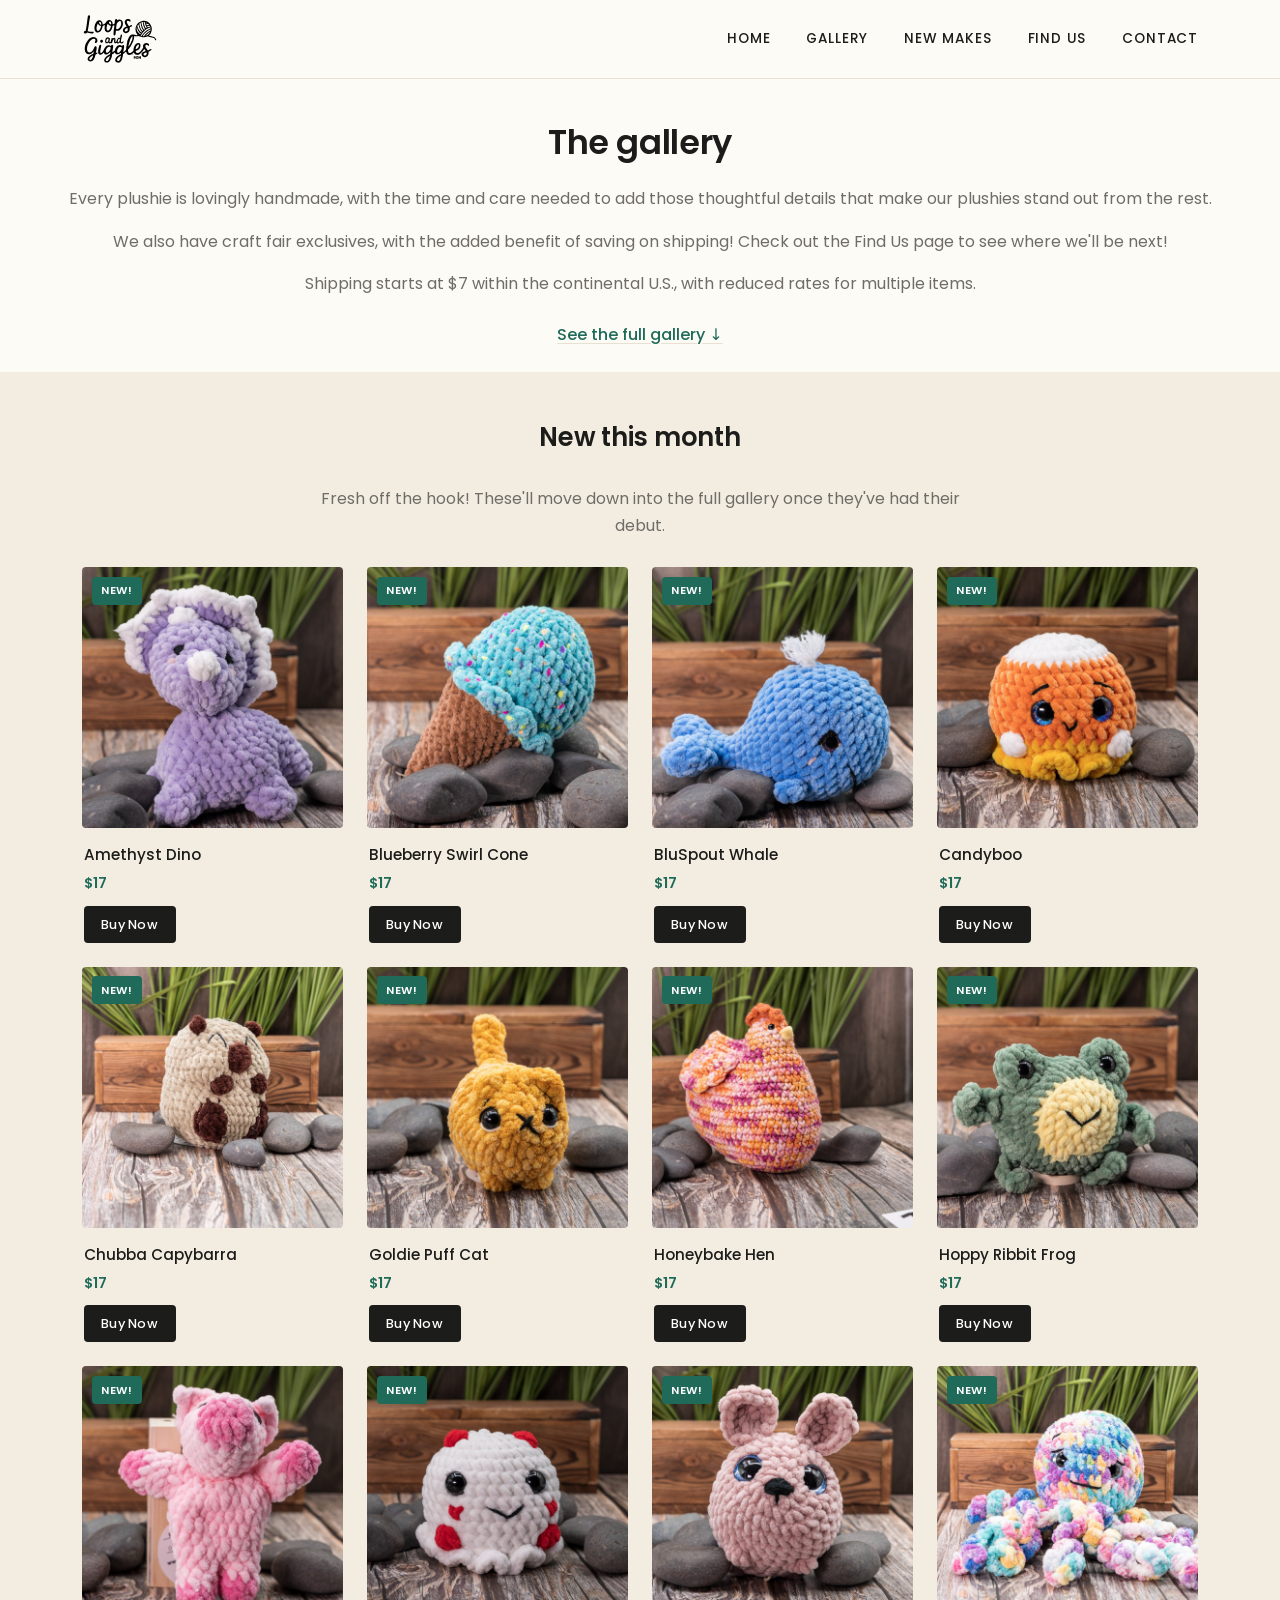
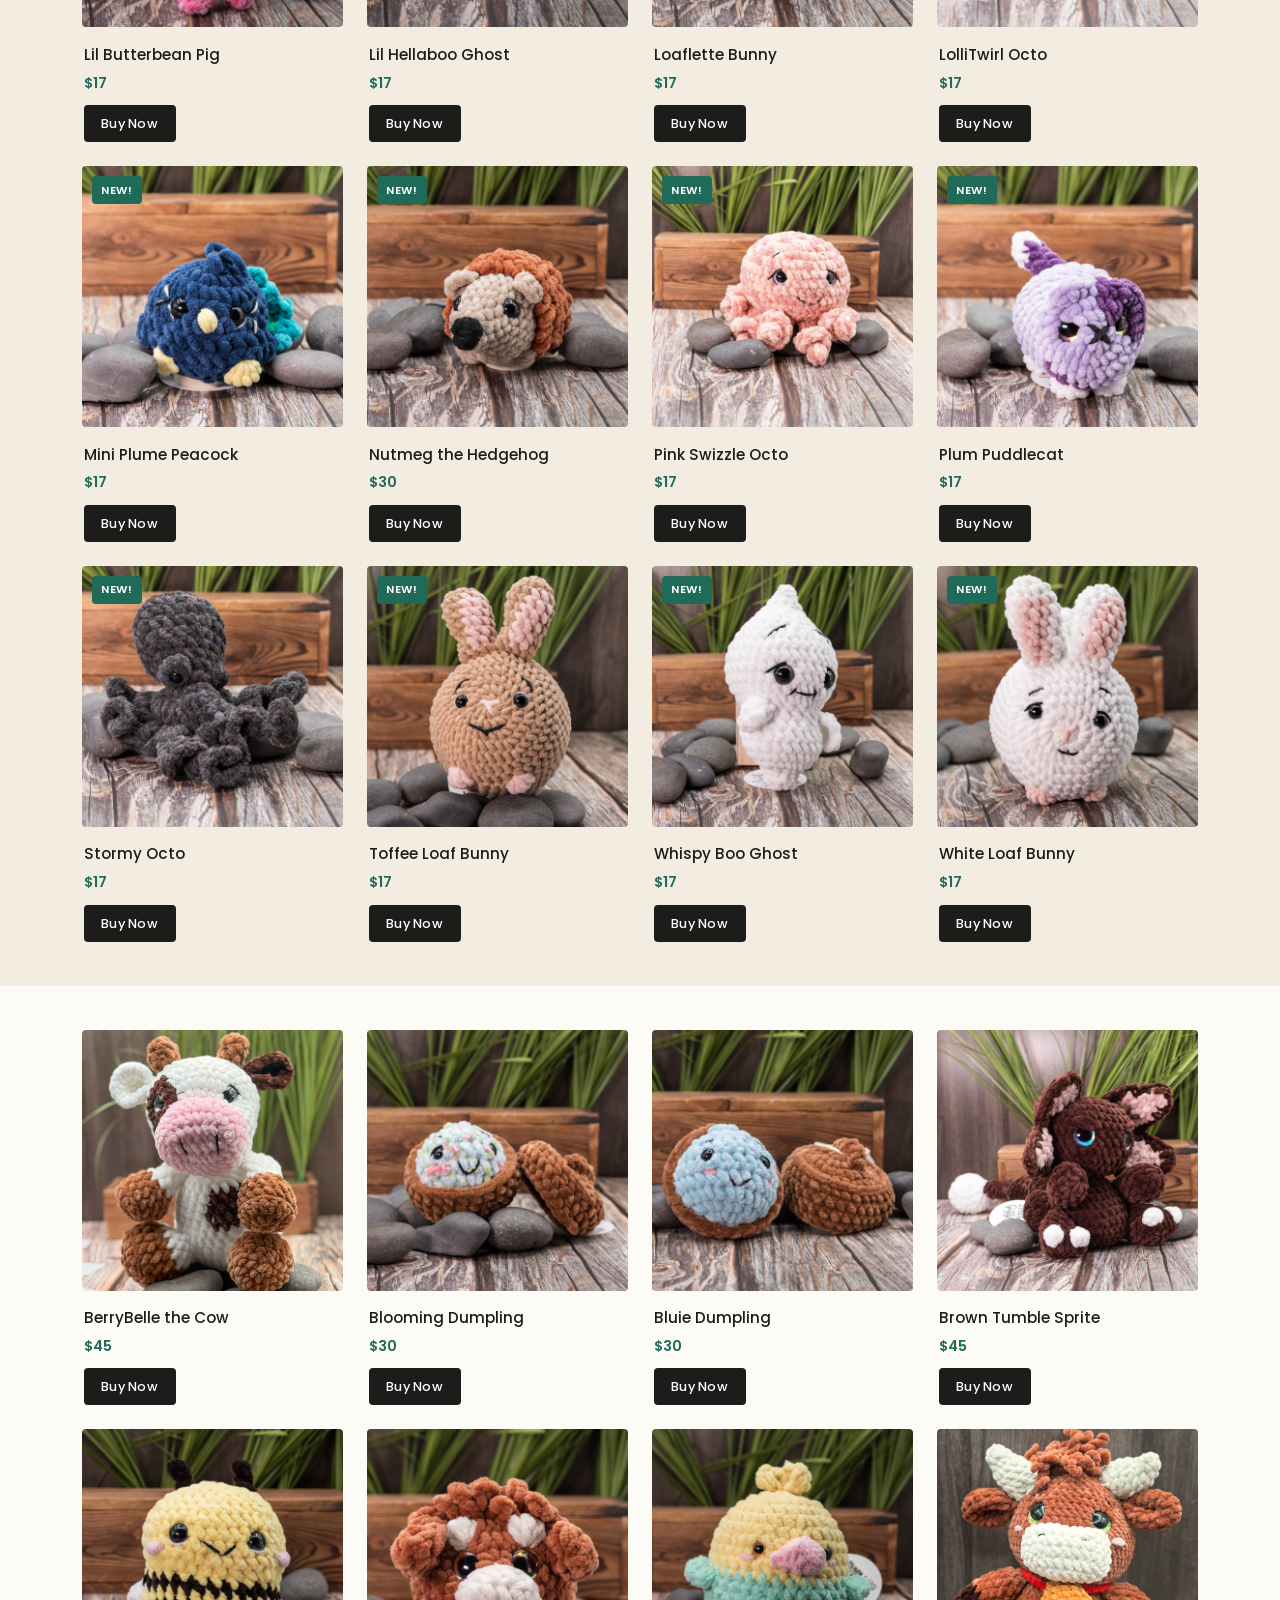
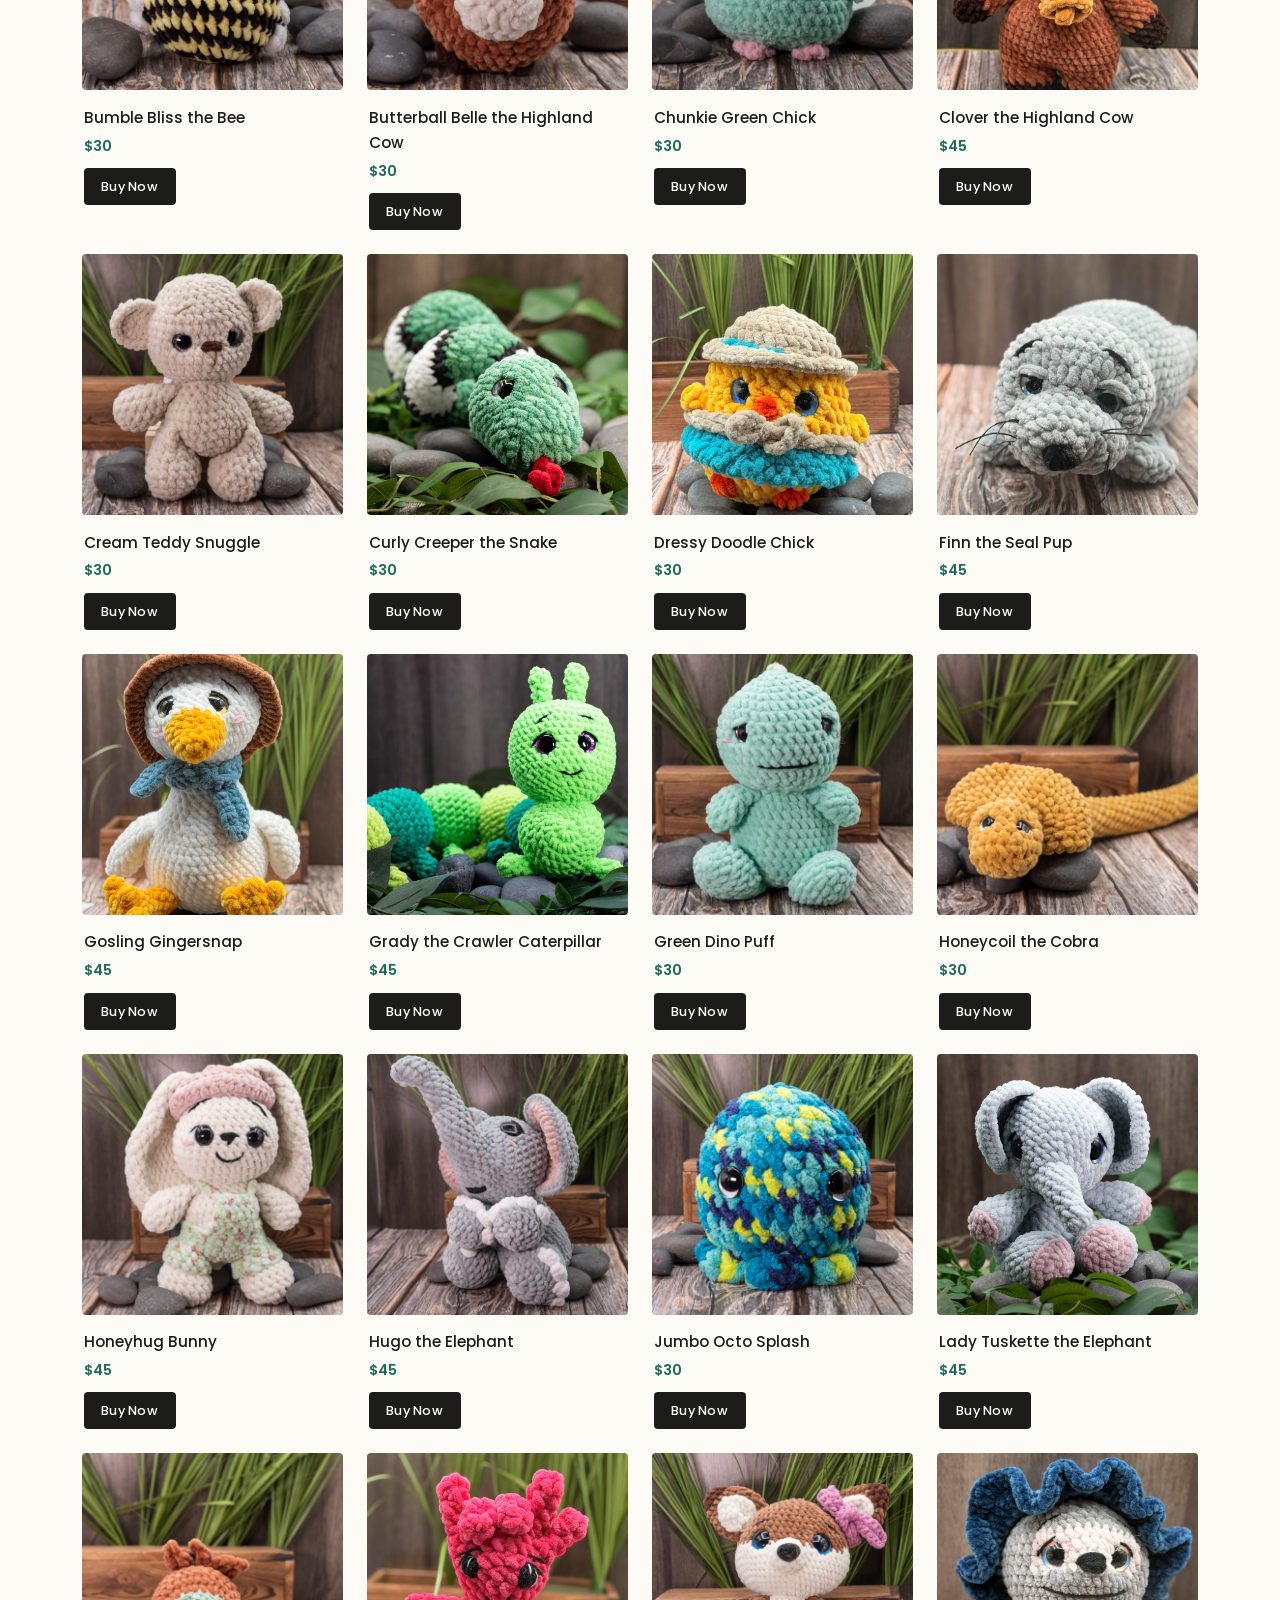
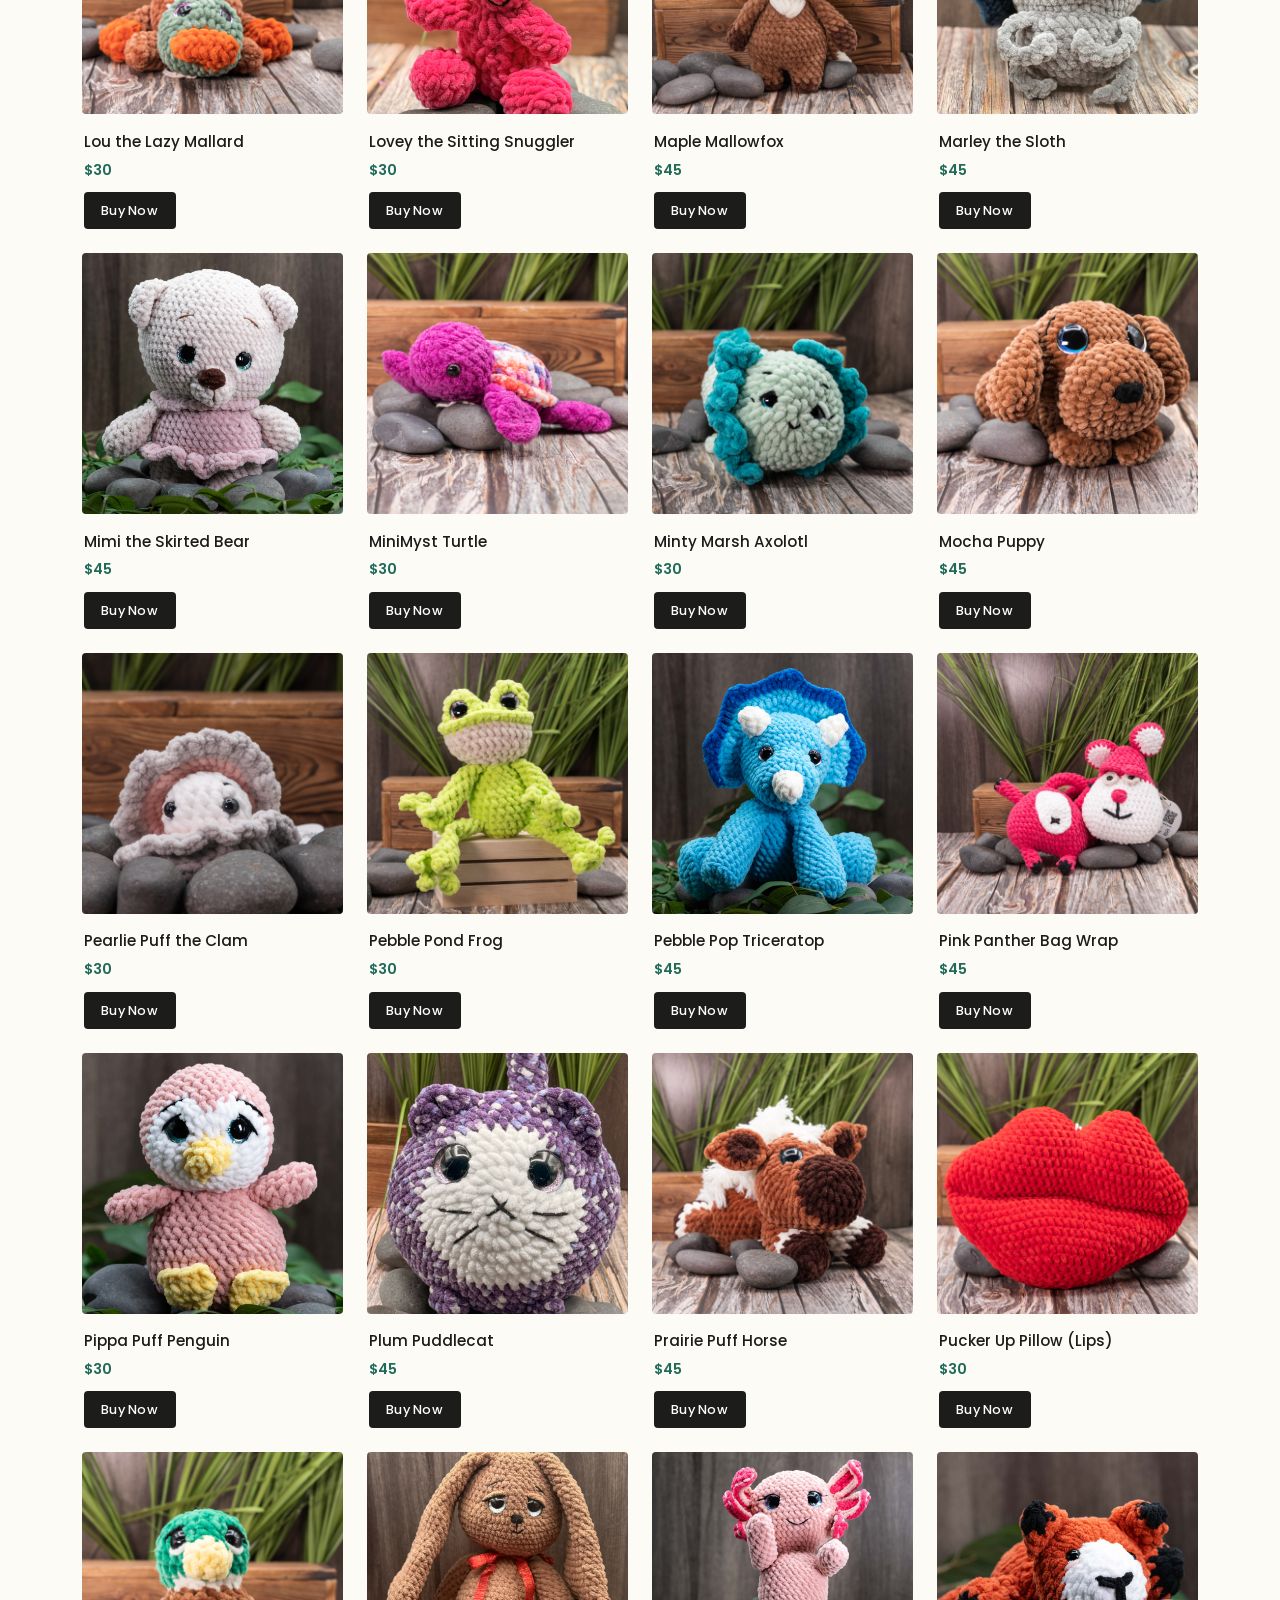
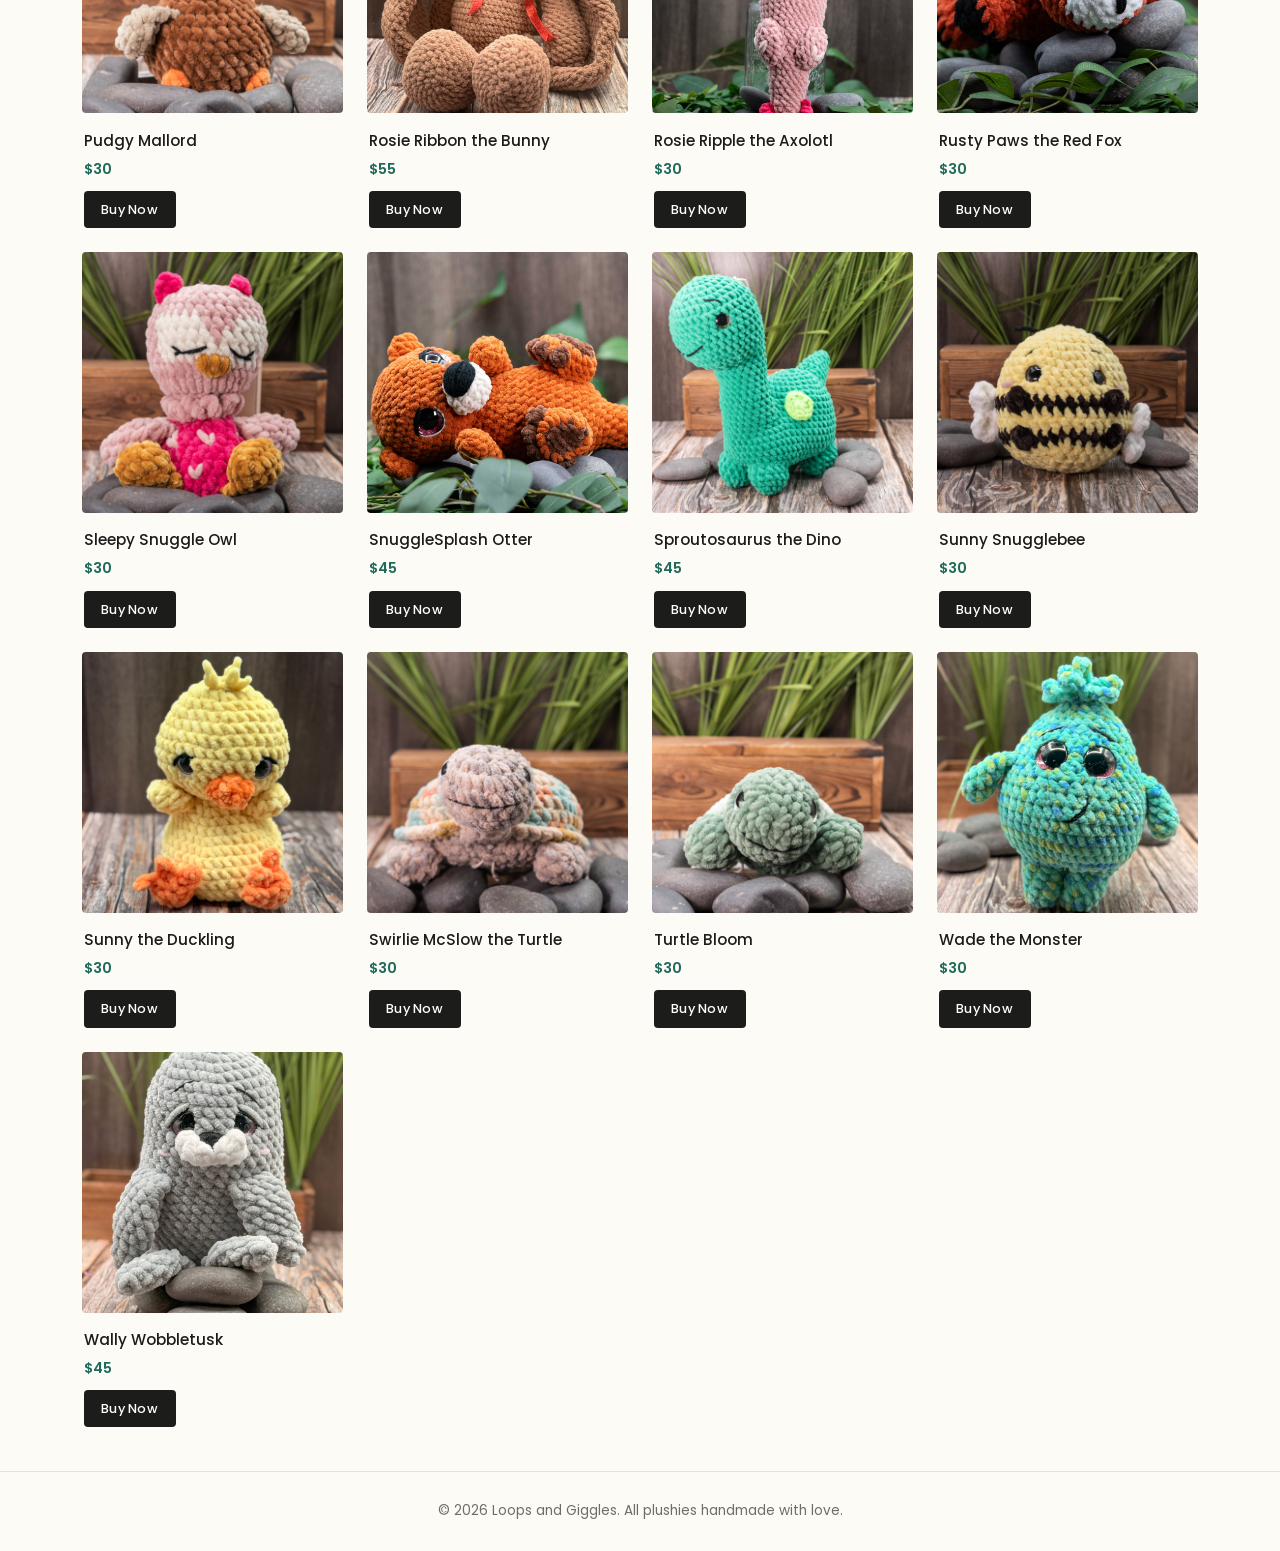
==== gallery.html @ d68d8dd1 "Add files via upload" ====
<!DOCTYPE html>
<html lang="en">
<head>
<meta charset="UTF-8">
<meta name="viewport" content="width=device-width, initial-scale=1.0">
<title>Gallery | Loops and Giggles</title>
<meta name="description" content="Browse all handcrafted crochet plushies from Loops and Giggles.">
<link rel="icon" type="image/svg+xml" href="favicon.svg">
<link rel="preconnect" href="https://fonts.googleapis.com">
<link href="https://fonts.googleapis.com/css2?family=Poppins:wght@400;500;600&display=swap" rel="stylesheet">
<link rel="stylesheet" href="style.css">
</head>
<body>

<header class="site-header">
  <div class="wrap">
    <a class="brand" href="index.html">
      <img src="logo.svg" alt="Loops and Giggles">
    </a>
    <nav class="main-nav">
      <a href="index.html">Home</a>
      <a href="gallery.html">Gallery</a>
      <a href="#new-makes">New Makes</a>
      <a href="index.html#fairs">Find Us</a>
      <a href="mailto:maria@loopsandgiggles.com?subject=New%20inquiry%20from%20the%20website&body=Name%3A%0APhone%20number%3A%0AMessage%3A%0A">Contact</a>
    </nav>
  </div>
</header>

<div class="page-title">
  <h1>The gallery</h1>
  <p>Every plushie is lovingly handmade, with the time and care needed to add those thoughtful details that make our plushies stand out from the rest.</p>
  <p>We also have craft fair exclusives, with the added benefit of saving on shipping! Check out the <a href="index.html#fairs">Find Us</a> page to see where we'll be next!</p>
  <p>Shipping starts at $7 within the continental U.S., with reduced rates for multiple items.</p>
  <p><a href="#full-gallery" class="new-makes-link">See the full gallery &darr;</a></p>
</div>

<section class="featured new-makes-section" id="new-makes">
  <div class="wrap">
    <h2>New this month</h2>
    <p class="new-makes-intro">Fresh off the hook! These'll move down into the full gallery once they've had their debut.</p>
    <div class="gallery-grid">

      <div class="product-card" data-photos="amethyst-dino.jpg,amethyst-dino-2.jpg,amethyst-dino-3.jpg">
        <span class="badge-new">New!</span>
        <img src="amethyst-dino.jpg" alt="Amethyst Dino plushie">
        <div class="product-info">
          <h3>Amethyst Dino</h3>
          <p class="product-price">$17</p>
          <a class="btn-buy" href="https://square.link/u/UUVgo78V" target="_blank" rel="noopener">Buy Now</a>
        </div>
      </div>
      <div class="product-card" data-photos="blueberry-swirl-cone.jpg,blueberry-swirl-cone-2.jpg">
        <span class="badge-new">New!</span>
        <img src="blueberry-swirl-cone.jpg" alt="Blueberry Swirl Cone plushie">
        <div class="product-info">
          <h3>Blueberry Swirl Cone</h3>
          <p class="product-price">$17</p>
          <a class="btn-buy" href="https://square.link/u/DjjgYNiT" target="_blank" rel="noopener">Buy Now</a>
        </div>
      </div>
      <div class="product-card" data-photos="bluspout-whale.jpg,bluspout-whale-2.jpg,bluspout-whale-3.jpg">
        <span class="badge-new">New!</span>
        <img src="bluspout-whale.jpg" alt="BluSpout Whale plushie">
        <div class="product-info">
          <h3>BluSpout Whale</h3>
          <p class="product-price">$17</p>
          <a class="btn-buy" href="https://square.link/u/75ohACoK" target="_blank" rel="noopener">Buy Now</a>
        </div>
      </div>
      <div class="product-card" data-photos="candyboo-ghost.jpg,candyboo-ghost-2.jpg,candyboo-ghost-3.jpg">
        <span class="badge-new">New!</span>
        <img src="candyboo-ghost.jpg" alt="Candyboo plushie">
        <div class="product-info">
          <h3>Candyboo</h3>
          <p class="product-price">$17</p>
          <a class="btn-buy" href="https://square.link/u/DGgjgOg2" target="_blank" rel="noopener">Buy Now</a>
        </div>
      </div>
      <div class="product-card" data-photos="chubba-capybarra.jpg,chubba-capybarra-2.jpg,chubba-capybarra-3.jpg">
        <span class="badge-new">New!</span>
        <img src="chubba-capybarra.jpg" alt="Chubba Capybarra plushie">
        <div class="product-info">
          <h3>Chubba Capybarra</h3>
          <p class="product-price">$17</p>
          <a class="btn-buy" href="https://square.link/u/YIq6BXYJ" target="_blank" rel="noopener">Buy Now</a>
        </div>
      </div>
      <div class="product-card" data-photos="goldie-puff-cat.jpg,goldie-puff-cat-2.jpg,goldie-puff-cat-3.jpg">
        <span class="badge-new">New!</span>
        <img src="goldie-puff-cat.jpg" alt="Goldie Puff Cat plushie">
        <div class="product-info">
          <h3>Goldie Puff Cat</h3>
          <p class="product-price">$17</p>
          <a class="btn-buy" href="https://square.link/u/TgrOqa7W" target="_blank" rel="noopener">Buy Now</a>
        </div>
      </div>
      <div class="product-card" data-photos="honeybake-hen.jpg,honeybake-hen-2.jpg,honeybake-hen-3.jpg">
        <span class="badge-new">New!</span>
        <img src="honeybake-hen.jpg" alt="Honeybake Hen plushie">
        <div class="product-info">
          <h3>Honeybake Hen</h3>
          <p class="product-price">$17</p>
          <a class="btn-buy" href="https://square.link/u/uY4G5B5W" target="_blank" rel="noopener">Buy Now</a>
        </div>
      </div>
      <div class="product-card" data-photos="hoppy-ribbit-frog.jpg,hoppy-ribbit-frog-2.jpg,hoppy-ribbit-frog-3.jpg">
        <span class="badge-new">New!</span>
        <img src="hoppy-ribbit-frog.jpg" alt="Hoppy Ribbit Frog plushie">
        <div class="product-info">
          <h3>Hoppy Ribbit Frog</h3>
          <p class="product-price">$17</p>
          <a class="btn-buy" href="https://square.link/u/uJpGpjT8" target="_blank" rel="noopener">Buy Now</a>
        </div>
      </div>
      <div class="product-card" data-photos="lil-butterbean-pig.jpg,lil-butterbean-pig-2.jpg,lil-butterbean-pig-3.jpg">
        <span class="badge-new">New!</span>
        <img src="lil-butterbean-pig.jpg" alt="Lil Butterbean Pig plushie">
        <div class="product-info">
          <h3>Lil Butterbean Pig</h3>
          <p class="product-price">$17</p>
          <a class="btn-buy" href="https://square.link/u/Xze6rGZy" target="_blank" rel="noopener">Buy Now</a>
        </div>
      </div>
      <div class="product-card" data-photos="lil-hellaboo-ghost.jpg,lil-hellaboo-ghost-2.jpg,lil-hellaboo-ghost-3.jpg">
        <span class="badge-new">New!</span>
        <img src="lil-hellaboo-ghost.jpg" alt="Lil Hellaboo Ghost plushie">
        <div class="product-info">
          <h3>Lil Hellaboo Ghost</h3>
          <p class="product-price">$17</p>
          <a class="btn-buy" href="https://square.link/u/2cJJ6fEj" target="_blank" rel="noopener">Buy Now</a>
        </div>
      </div>
      <div class="product-card" data-photos="loaflette-bunny.jpg,loaflette-bunny-2.jpg,loaflette-bunny-3.jpg">
        <span class="badge-new">New!</span>
        <img src="loaflette-bunny.jpg" alt="Loaflette Bunny plushie">
        <div class="product-info">
          <h3>Loaflette Bunny</h3>
          <p class="product-price">$17</p>
          <a class="btn-buy" href="https://square.link/u/R4JSHmAX" target="_blank" rel="noopener">Buy Now</a>
        </div>
      </div>
      <div class="product-card" data-photos="lollitwirl-octo.jpg,lollitwirl-octo-2.jpg,lollitwirl-octo-3.jpg">
        <span class="badge-new">New!</span>
        <img src="lollitwirl-octo.jpg" alt="LolliTwirl Octo plushie">
        <div class="product-info">
          <h3>LolliTwirl Octo</h3>
          <p class="product-price">$17</p>
          <a class="btn-buy" href="https://square.link/u/2ky1LBbf" target="_blank" rel="noopener">Buy Now</a>
        </div>
      </div>
      <div class="product-card" data-photos="mini-plume-peacock.jpg,mini-plume-peacock-2.jpg,mini-plume-peacock-3.jpg">
        <span class="badge-new">New!</span>
        <img src="mini-plume-peacock.jpg" alt="Mini Plume Peacock plushie">
        <div class="product-info">
          <h3>Mini Plume Peacock</h3>
          <p class="product-price">$17</p>
          <a class="btn-buy" href="https://square.link/u/gnUq1qBG" target="_blank" rel="noopener">Buy Now</a>
        </div>
      </div>
      <div class="product-card" data-photos="nutmeg-the-hedgehog.jpg,nutmeg-the-hedgehog-2.jpg,nutmeg-the-hedgehog-3.jpg">
        <span class="badge-new">New!</span>
        <img src="nutmeg-the-hedgehog.jpg" alt="Nutmeg the Hedgehog plushie">
        <div class="product-info">
          <h3>Nutmeg the Hedgehog</h3>
          <p class="product-price">$30</p>
          <a class="btn-buy" href="https://square.link/u/N2k36CnU" target="_blank" rel="noopener">Buy Now</a>
        </div>
      </div>
      <div class="product-card" data-photos="pink-swizzle-octo.jpg,pink-swizzle-octo-2.jpg,pink-swizzle-octo-3.jpg">
        <span class="badge-new">New!</span>
        <img src="pink-swizzle-octo.jpg" alt="Pink Swizzle Octo plushie">
        <div class="product-info">
          <h3>Pink Swizzle Octo</h3>
          <p class="product-price">$17</p>
          <a class="btn-buy" href="https://square.link/u/4vYvD4ZY" target="_blank" rel="noopener">Buy Now</a>
        </div>
      </div>
      <div class="product-card" data-photos="lilac-plum-puddlecat.jpg,lilac-plum-puddlecat-2.jpg,lilac-plum-puddlecat-3.jpg">
        <span class="badge-new">New!</span>
        <img src="lilac-plum-puddlecat.jpg" alt="Plum Puddlecat plushie">
        <div class="product-info">
          <h3>Plum Puddlecat</h3>
          <p class="product-price">$17</p>
          <a class="btn-buy" href="https://square.link/u/5lfF1Zw0" target="_blank" rel="noopener">Buy Now</a>
        </div>
      </div>
      <div class="product-card" data-photos="stormy-octo.jpg,stormy-octo-2.jpg,stormy-octo-3.jpg">
        <span class="badge-new">New!</span>
        <img src="stormy-octo.jpg" alt="Stormy Octo plushie">
        <div class="product-info">
          <h3>Stormy Octo</h3>
          <p class="product-price">$17</p>
          <a class="btn-buy" href="https://square.link/u/RTgPWijd" target="_blank" rel="noopener">Buy Now</a>
        </div>
      </div>
      <div class="product-card" data-photos="toffee-loaf-bunny.jpg,toffee-loaf-bunny-2.jpg,toffee-loaf-bunny-3.jpg">
        <span class="badge-new">New!</span>
        <img src="toffee-loaf-bunny.jpg" alt="Toffee Loaf Bunny plushie">
        <div class="product-info">
          <h3>Toffee Loaf Bunny</h3>
          <p class="product-price">$17</p>
          <a class="btn-buy" href="https://square.link/u/xNegrlP7" target="_blank" rel="noopener">Buy Now</a>
        </div>
      </div>
      <div class="product-card" data-photos="whispy-boo-ghost.jpg,whispy-boo-ghost-2.jpg,whispy-boo-ghost-3.jpg">
        <span class="badge-new">New!</span>
        <img src="whispy-boo-ghost.jpg" alt="Whispy Boo Ghost plushie">
        <div class="product-info">
          <h3>Whispy Boo Ghost</h3>
          <p class="product-price">$17</p>
          <a class="btn-buy" href="https://square.link/u/R2GNDuk6" target="_blank" rel="noopener">Buy Now</a>
        </div>
      </div>
      <div class="product-card" data-photos="white-loaf-bunny.jpg,white-loaf-bunny-2.jpg,white-loaf-bunny-3.jpg">
        <span class="badge-new">New!</span>
        <img src="white-loaf-bunny.jpg" alt="White Loaf Bunny plushie">
        <div class="product-info">
          <h3>White Loaf Bunny</h3>
          <p class="product-price">$17</p>
          <a class="btn-buy" href="https://square.link/u/qqVJgBw1" target="_blank" rel="noopener">Buy Now</a>
        </div>
      </div>

    </div>
  </div>
</section>

<section class="featured" id="full-gallery">
  <div class="wrap">
    <div class="gallery-grid">

      <div class="product-card">
        <img src="berrybelle-cow.jpg" alt="BerryBelle the Cow plushie">
        <div class="product-info">
          <h3>BerryBelle the Cow</h3>
          <p class="product-price">$45</p>
          <a class="btn-buy" href="https://square.link/u/v525mPJa" target="_blank" rel="noopener">Buy Now</a>
        </div>
      </div>
      <div class="product-card" data-photos="blooming-dumpling.jpg,blooming-dumpling-2.jpg,blooming-dumpling-3.jpg,blooming-dumpling-4.jpg">
        <img src="blooming-dumpling.jpg" alt="Blooming Dumpling plushie">
        <div class="product-info">
          <h3>Blooming Dumpling</h3>
          <p class="product-price">$30</p>
          <a class="btn-buy" href="https://square.link/u/Qnz68gqI" target="_blank" rel="noopener">Buy Now</a>
        </div>
      </div>
      <div class="product-card" data-photos="bluie-dumpling.jpg,bluie-dumpling-2.jpg,bluie-dumpling-3.jpg">
        <img src="bluie-dumpling.jpg" alt="Bluie Dumpling plushie">
        <div class="product-info">
          <h3>Bluie Dumpling</h3>
          <p class="product-price">$30</p>
          <a class="btn-buy" href="https://square.link/u/vmQeEd9L" target="_blank" rel="noopener">Buy Now</a>
        </div>
      </div>
      <div class="product-card">
        <img src="brown-tumble-sprite.jpg" alt="Brown Tumble Sprite plushie">
        <div class="product-info">
          <h3>Brown Tumble Sprite</h3>
          <p class="product-price">$45</p>
          <a class="btn-buy" href="https://square.link/u/oRVWXssO" target="_blank" rel="noopener">Buy Now</a>
        </div>
      </div>
      <div class="product-card" data-photos="bumble-bliss-bee.jpg,bumble-bliss-bee-2.jpg,bumble-bliss-bee-3.jpg">
        <img src="bumble-bliss-bee.jpg" alt="Bumble Bliss the Bee plushie">
        <div class="product-info">
          <h3>Bumble Bliss the Bee</h3>
          <p class="product-price">$30</p>
          <a class="btn-buy" href="https://square.link/u/X6CtkVAY" target="_blank" rel="noopener">Buy Now</a>
        </div>
      </div>
      <div class="product-card" data-photos="butterball-belle-cow.jpg,butterball-belle-cow-2.jpg,butterball-belle-cow-3.jpg">
        <img src="butterball-belle-cow.jpg" alt="Butterball Belle the Highland Cow plushie">
        <div class="product-info">
          <h3>Butterball Belle the Highland Cow</h3>
          <p class="product-price">$30</p>
          <a class="btn-buy" href="https://square.link/u/sCierk94" target="_blank" rel="noopener">Buy Now</a>
        </div>
      </div>
      <div class="product-card">
        <img src="chunkie-green-chick.jpg" alt="Chunkie Green Chick plushie">
        <div class="product-info">
          <h3>Chunkie Green Chick</h3>
          <p class="product-price">$30</p>
          <a class="btn-buy" href="https://square.link/u/SKPibaCB" target="_blank" rel="noopener">Buy Now</a>
        </div>
      </div>
      <div class="product-card">
        <img src="clover-highland-cow.jpg" alt="Clover the Highland Cow plushie">
        <div class="product-info">
          <h3>Clover the Highland Cow</h3>
          <p class="product-price">$45</p>
          <a class="btn-buy" href="https://square.link/u/EmgyfLIk" target="_blank" rel="noopener">Buy Now</a>
        </div>
      </div>
      <div class="product-card" data-photos="cream-teddy-snuggle.jpg,cream-teddy-snuggle-2.jpg,cream-teddy-snuggle-3.jpg">
        <img src="cream-teddy-snuggle.jpg" alt="Cream Teddy Snuggle plushie">
        <div class="product-info">
          <h3>Cream Teddy Snuggle</h3>
          <p class="product-price">$30</p>
          <a class="btn-buy" href="https://square.link/u/0EbmenKa" target="_blank" rel="noopener">Buy Now</a>
        </div>
      </div>
      <div class="product-card" data-photos="curly-creeper-snake.jpg,curly-creeper-snake-2.jpg,curly-creeper-snake-3.jpg,curly-creeper-snake-4.jpg">
        <img src="curly-creeper-snake.jpg" alt="Curly Creeper the Snake plushie">
        <div class="product-info">
          <h3>Curly Creeper the Snake</h3>
          <p class="product-price">$30</p>
          <a class="btn-buy" href="https://square.link/u/lrNEhrN6" target="_blank" rel="noopener">Buy Now</a>
        </div>
      </div>
      <div class="product-card">
        <img src="dressy-doodle-chick.jpg" alt="Dressy Doodle Chick plushie">
        <div class="product-info">
          <h3>Dressy Doodle Chick</h3>
          <p class="product-price">$30</p>
          <a class="btn-buy" href="https://square.link/u/EmrjlAH2" target="_blank" rel="noopener">Buy Now</a>
        </div>
      </div>
      <div class="product-card">
        <img src="finn-seal-pup.jpg" alt="Finn the Seal Pup plushie">
        <div class="product-info">
          <h3>Finn the Seal Pup</h3>
          <p class="product-price">$45</p>
          <a class="btn-buy" href="https://square.link/u/FTx1VGXw" target="_blank" rel="noopener">Buy Now</a>
        </div>
      </div>
      <div class="product-card">
        <img src="gosling-gingersnap.jpg" alt="Gosling Gingersnap plushie">
        <div class="product-info">
          <h3>Gosling Gingersnap</h3>
          <p class="product-price">$45</p>
          <a class="btn-buy" href="https://square.link/u/3rk6IpjA" target="_blank" rel="noopener">Buy Now</a>
        </div>
      </div>
      <div class="product-card">
        <img src="grady-caterpillar.jpg" alt="Grady the Crawler Caterpillar plushie">
        <div class="product-info">
          <h3>Grady the Crawler Caterpillar</h3>
          <p class="product-price">$45</p>
          <a class="btn-buy" href="https://square.link/u/ucOWzDeO" target="_blank" rel="noopener">Buy Now</a>
        </div>
      </div>
      <div class="product-card" data-photos="green-dino-puff.jpg,green-dino-puff-2.jpg,green-dino-puff-3.jpg,green-dino-puff-4.jpg">
        <img src="green-dino-puff.jpg" alt="Green Dino Puff plushie">
        <div class="product-info">
          <h3>Green Dino Puff</h3>
          <p class="product-price">$30</p>
          <a class="btn-buy" href="https://square.link/u/6DrFqxm6" target="_blank" rel="noopener">Buy Now</a>
        </div>
      </div>
      <div class="product-card" data-photos="honeycoil-cobra.jpg,honeycoil-cobra-2.jpg">
        <img src="honeycoil-cobra.jpg" alt="Honeycoil the Cobra plushie">
        <div class="product-info">
          <h3>Honeycoil the Cobra</h3>
          <p class="product-price">$30</p>
          <a class="btn-buy" href="https://square.link/u/nFKrTbEk" target="_blank" rel="noopener">Buy Now</a>
        </div>
      </div>
      <div class="product-card">
        <img src="honeyhug-bunny.jpg" alt="Honeyhug Bunny plushie">
        <div class="product-info">
          <h3>Honeyhug Bunny</h3>
          <p class="product-price">$45</p>
          <a class="btn-buy" href="https://square.link/u/v28AcPH3" target="_blank" rel="noopener">Buy Now</a>
        </div>
      </div>
      <div class="product-card">
        <img src="hugo-elephant.jpg" alt="Hugo the Elephant plushie">
        <div class="product-info">
          <h3>Hugo the Elephant</h3>
          <p class="product-price">$45</p>
          <a class="btn-buy" href="https://square.link/u/6Rsnnmpd" target="_blank" rel="noopener">Buy Now</a>
        </div>
      </div>
      <div class="product-card">
        <img src="jumbo-octo-splash.jpg" alt="Jumbo Octo Splash plushie">
        <div class="product-info">
          <h3>Jumbo Octo Splash</h3>
          <p class="product-price">$30</p>
          <a class="btn-buy" href="https://square.link/u/nsEh8eDI" target="_blank" rel="noopener">Buy Now</a>
        </div>
      </div>
      <div class="product-card" data-photos="lady-tuskette-elephant.jpg,lady-tuskette-elephant-2.jpg,lady-tuskette-elephant-3.jpg">
        <img src="lady-tuskette-elephant.jpg" alt="Lady Tuskette the Elephant plushie">
        <div class="product-info">
          <h3>Lady Tuskette the Elephant</h3>
          <p class="product-price">$45</p>
          <a class="btn-buy" href="https://square.link/u/6ywjaN4c" target="_blank" rel="noopener">Buy Now</a>
        </div>
      </div>
      <div class="product-card" data-photos="lou-lazy-mallard.jpg,lou-lazy-mallard-2.jpg">
        <img src="lou-lazy-mallard.jpg" alt="Lou the Lazy Mallard plushie">
        <div class="product-info">
          <h3>Lou the Lazy Mallard</h3>
          <p class="product-price">$30</p>
          <a class="btn-buy" href="https://square.link/u/8Jc1w3uj" target="_blank" rel="noopener">Buy Now</a>
        </div>
      </div>
      <div class="product-card" data-photos="lovey-sitting-snuggler.jpg,lovey-sitting-snuggler-2.jpg">
        <img src="lovey-sitting-snuggler.jpg" alt="Lovey the Sitting Snuggler plushie">
        <div class="product-info">
          <h3>Lovey the Sitting Snuggler</h3>
          <p class="product-price">$30</p>
          <a class="btn-buy" href="https://square.link/u/Owa2UUVU" target="_blank" rel="noopener">Buy Now</a>
        </div>
      </div>
      <div class="product-card">
        <img src="maple-mallowfox.jpg" alt="Maple Mallowfox plushie">
        <div class="product-info">
          <h3>Maple Mallowfox</h3>
          <p class="product-price">$45</p>
          <a class="btn-buy" href="https://square.link/u/Ub6ibv5C" target="_blank" rel="noopener">Buy Now</a>
        </div>
      </div>
      <div class="product-card">
        <img src="marley-sloth.jpg" alt="Marley the Sloth plushie">
        <div class="product-info">
          <h3>Marley the Sloth</h3>
          <p class="product-price">$45</p>
          <a class="btn-buy" href="https://square.link/u/xMSPKUjL" target="_blank" rel="noopener">Buy Now</a>
        </div>
      </div>
      <div class="product-card" data-photos="mimi-skirted-bear.jpg,mimi-skirted-bear-2.jpg">
        <img src="mimi-skirted-bear.jpg" alt="Mimi the Skirted Bear plushie">
        <div class="product-info">
          <h3>Mimi the Skirted Bear</h3>
          <p class="product-price">$45</p>
          <a class="btn-buy" href="https://square.link/u/HvThwn4S" target="_blank" rel="noopener">Buy Now</a>
        </div>
      </div>
      <div class="product-card" data-photos="minimyst-turtle.jpg,minimyst-turtle-2.jpg,minimyst-turtle-3.jpg">
        <img src="minimyst-turtle.jpg" alt="MiniMyst Turtle plushie">
        <div class="product-info">
          <h3>MiniMyst Turtle</h3>
          <p class="product-price">$30</p>
          <a class="btn-buy" href="https://square.link/u/9eNKjYYD" target="_blank" rel="noopener">Buy Now</a>
        </div>
      </div>
      <div class="product-card" data-photos="minty-marsh-axolotl.jpg,minty-marsh-axolotl-2.jpg,minty-marsh-axolotl-3.jpg,minty-marsh-axolotl-4.jpg">
        <img src="minty-marsh-axolotl.jpg" alt="Minty Marsh Axolotl plushie">
        <div class="product-info">
          <h3>Minty Marsh Axolotl</h3>
          <p class="product-price">$30</p>
          <a class="btn-buy" href="https://square.link/u/EqBJ6TC3" target="_blank" rel="noopener">Buy Now</a>
        </div>
      </div>
      <div class="product-card">
        <img src="mocha-puppy.jpg" alt="Mocha Puppy plushie">
        <div class="product-info">
          <h3>Mocha Puppy</h3>
          <p class="product-price">$45</p>
          <a class="btn-buy" href="https://square.link/u/qCnPgQAM" target="_blank" rel="noopener">Buy Now</a>
        </div>
      </div>
      <div class="product-card" data-photos="pearlie-puff-clam.jpg,pearlie-puff-clam-2.jpg,pearlie-puff-clam-3.jpg">
        <img src="pearlie-puff-clam.jpg" alt="Pearlie Puff the Clam plushie">
        <div class="product-info">
          <h3>Pearlie Puff the Clam</h3>
          <p class="product-price">$30</p>
          <a class="btn-buy" href="https://square.link/u/PVhJ5zFR" target="_blank" rel="noopener">Buy Now</a>
        </div>
      </div>
      <div class="product-card" data-photos="pebble-pond-frog.jpg,pebble-pond-frog-2.jpg,pebble-pond-frog-3.jpg">
        <img src="pebble-pond-frog.jpg" alt="Pebble Pond Frog plushie">
        <div class="product-info">
          <h3>Pebble Pond Frog</h3>
          <p class="product-price">$30</p>
          <a class="btn-buy" href="https://square.link/u/mQvu7j7o" target="_blank" rel="noopener">Buy Now</a>
        </div>
      </div>
      <div class="product-card">
        <img src="pebble-pop-triceratop.jpg" alt="Pebble Pop Triceratop plushie">
        <div class="product-info">
          <h3>Pebble Pop Triceratop</h3>
          <p class="product-price">$45</p>
          <a class="btn-buy" href="https://square.link/u/VwovEgZf" target="_blank" rel="noopener">Buy Now</a>
        </div>
      </div>
      <div class="product-card">
        <img src="pink-panther-bag-wrap.jpg" alt="Pink Panther Bag Wrap plushie">
        <div class="product-info">
          <h3>Pink Panther Bag Wrap</h3>
          <p class="product-price">$45</p>
          <a class="btn-buy" href="https://square.link/u/KrpU3mBu" target="_blank" rel="noopener">Buy Now</a>
        </div>
      </div>
      <div class="product-card">
        <img src="pippa-puff-penguin.jpg" alt="Pippa Puff Penguin plushie">
        <div class="product-info">
          <h3>Pippa Puff Penguin</h3>
          <p class="product-price">$30</p>
          <a class="btn-buy" href="https://square.link/u/2xgJ7hGI" target="_blank" rel="noopener">Buy Now</a>
        </div>
      </div>
      <div class="product-card">
        <img src="plum-puddlecat.jpg" alt="Plum Puddlecat plushie">
        <div class="product-info">
          <h3>Plum Puddlecat</h3>
          <p class="product-price">$45</p>
          <a class="btn-buy" href="https://square.link/u/YVOLcHGC" target="_blank" rel="noopener">Buy Now</a>
        </div>
      </div>
      <div class="product-card">
        <img src="prairie-puff-horse.jpg" alt="Prairie Puff Horse plushie">
        <div class="product-info">
          <h3>Prairie Puff Horse</h3>
          <p class="product-price">$45</p>
          <a class="btn-buy" href="https://square.link/u/nWnMfhhg" target="_blank" rel="noopener">Buy Now</a>
        </div>
      </div>
      <div class="product-card">
        <img src="pucker-up-pillow.jpg" alt="Pucker Up Pillow (Lips) plushie">
        <div class="product-info">
          <h3>Pucker Up Pillow (Lips)</h3>
          <p class="product-price">$30</p>
          <a class="btn-buy" href="https://square.link/u/yAQTxdJY" target="_blank" rel="noopener">Buy Now</a>
        </div>
      </div>
      <div class="product-card" data-photos="pudgy-mallord.jpg,pudgy-mallord-2.jpg">
        <img src="pudgy-mallord.jpg" alt="Pudgy Mallord plushie">
        <div class="product-info">
          <h3>Pudgy Mallord</h3>
          <p class="product-price">$30</p>
          <a class="btn-buy" href="https://square.link/u/DdCcDg7J" target="_blank" rel="noopener">Buy Now</a>
        </div>
      </div>
      <div class="product-card">
        <img src="rosie-ribbon-bunny.jpg" alt="Rosie Ribbon the Bunny plushie">
        <div class="product-info">
          <h3>Rosie Ribbon the Bunny</h3>
          <p class="product-price">$55</p>
          <a class="btn-buy" href="https://square.link/u/9ho9Q0FC" target="_blank" rel="noopener">Buy Now</a>
        </div>
      </div>
      <div class="product-card">
        <img src="rosie-ripple-axolotl.jpg" alt="Rosie Ripple the Axolotl plushie">
        <div class="product-info">
          <h3>Rosie Ripple the Axolotl</h3>
          <p class="product-price">$30</p>
          <a class="btn-buy" href="https://square.link/u/2sEXLZfl" target="_blank" rel="noopener">Buy Now</a>
        </div>
      </div>
      <div class="product-card" data-photos="rusty-paws-fox.jpg,rusty-paws-fox-2.jpg,rusty-paws-fox-3.jpg">
        <img src="rusty-paws-fox.jpg" alt="Rusty Paws the Red Fox plushie">
        <div class="product-info">
          <h3>Rusty Paws the Red Fox</h3>
          <p class="product-price">$30</p>
          <a class="btn-buy" href="https://square.link/u/VLewvJV1" target="_blank" rel="noopener">Buy Now</a>
        </div>
      </div>
      <div class="product-card" data-photos="sleepy-snuggle-owl.jpg,sleepy-snuggle-owl-2.jpg">
        <img src="sleepy-snuggle-owl.jpg" alt="Sleepy Snuggle Owl plushie">
        <div class="product-info">
          <h3>Sleepy Snuggle Owl</h3>
          <p class="product-price">$30</p>
          <a class="btn-buy" href="https://square.link/u/rtyhFFGA" target="_blank" rel="noopener">Buy Now</a>
        </div>
      </div>
      <div class="product-card">
        <img src="snugglesplash-otter.jpg" alt="SnuggleSplash Otter plushie">
        <div class="product-info">
          <h3>SnuggleSplash Otter</h3>
          <p class="product-price">$45</p>
          <a class="btn-buy" href="https://square.link/u/dR5tplWh" target="_blank" rel="noopener">Buy Now</a>
        </div>
      </div>
      <div class="product-card">
        <img src="sproutosaurus-dino.jpg" alt="Sproutosaurus the Dino plushie">
        <div class="product-info">
          <h3>Sproutosaurus the Dino</h3>
          <p class="product-price">$45</p>
          <a class="btn-buy" href="https://square.link/u/lOXqeP9z" target="_blank" rel="noopener">Buy Now</a>
        </div>
      </div>
      <div class="product-card">
        <img src="sunny-snugglebee.jpg" alt="Sunny Snugglebee plushie">
        <div class="product-info">
          <h3>Sunny Snugglebee</h3>
          <p class="product-price">$30</p>
          <a class="btn-buy" href="https://square.link/u/hz3ThvHE" target="_blank" rel="noopener">Buy Now</a>
        </div>
      </div>
      <div class="product-card" data-photos="sunny-duckling.jpg,sunny-duckling-2.jpg">
        <img src="sunny-duckling.jpg" alt="Sunny the Duckling plushie">
        <div class="product-info">
          <h3>Sunny the Duckling</h3>
          <p class="product-price">$30</p>
          <a class="btn-buy" href="https://square.link/u/7O1ZAz9W" target="_blank" rel="noopener">Buy Now</a>
        </div>
      </div>
      <div class="product-card" data-photos="swirlie-mcslow-turtle.jpg,swirlie-mcslow-turtle-2.jpg,swirlie-mcslow-turtle-3.jpg">
        <img src="swirlie-mcslow-turtle.jpg" alt="Swirlie McSlow the Turtle plushie">
        <div class="product-info">
          <h3>Swirlie McSlow the Turtle</h3>
          <p class="product-price">$30</p>
          <a class="btn-buy" href="https://square.link/u/aOZo2fnK" target="_blank" rel="noopener">Buy Now</a>
        </div>
      </div>
      <div class="product-card" data-photos="turtle-bloom.jpg,turtle-bloom-2.jpg,turtle-bloom-3.jpg,turtle-bloom-4.jpg">
        <img src="turtle-bloom.jpg" alt="Turtle Bloom plushie">
        <div class="product-info">
          <h3>Turtle Bloom</h3>
          <p class="product-price">$30</p>
          <a class="btn-buy" href="https://square.link/u/cPZS1J3i" target="_blank" rel="noopener">Buy Now</a>
        </div>
      </div>
      <div class="product-card" data-photos="wade-the-monster.jpg,wade-the-monster-2.jpg,wade-the-monster-3.jpg,wade-the-monster-4.jpg,wade-the-monster-5.jpg">
        <img src="wade-the-monster.jpg" alt="Wade the Monster plushie">
        <div class="product-info">
          <h3>Wade the Monster</h3>
          <p class="product-price">$30</p>
          <a class="btn-buy" href="https://square.link/u/oE3DFn3J" target="_blank" rel="noopener">Buy Now</a>
        </div>
      </div>
      <div class="product-card">
        <img src="wally-wobbletusk.jpg" alt="Wally Wobbletusk plushie">
        <div class="product-info">
          <h3>Wally Wobbletusk</h3>
          <p class="product-price">$45</p>
          <a class="btn-buy" href="https://square.link/u/lKgRDi62" target="_blank" rel="noopener">Buy Now</a>
        </div>
      </div>

    </div>
  </div>
</section>

<footer>
  <div class="wrap">
    &copy; <span id="year"></span> Loops and Giggles. All plushies handmade with love.
  </div>
</footer>

<div class="lightbox" id="lightbox" hidden>
  <button class="lightbox-close" id="lightbox-close" aria-label="Close">&times;</button>
  <button class="lightbox-arrow lightbox-prev" id="lightbox-prev" aria-label="Previous photo">&lsaquo;</button>
  <img class="lightbox-img" id="lightbox-img" alt="">
  <button class="lightbox-arrow lightbox-next" id="lightbox-next" aria-label="Next photo">&rsaquo;</button>
  <p class="lightbox-count" id="lightbox-count"></p>
</div>

<script>document.getElementById('year').textContent = new Date().getFullYear();</script>
<script>
(function () {
  const lightbox = document.getElementById('lightbox');
  const lightboxImg = document.getElementById('lightbox-img');
  const lightboxCount = document.getElementById('lightbox-count');
  const prevBtn = document.getElementById('lightbox-prev');
  const nextBtn = document.getElementById('lightbox-next');
  const closeBtn = document.getElementById('lightbox-close');
  let photos = [];
  let index = 0;

  function show() {
    lightboxImg.src = photos[index];
    const multi = photos.length > 1;
    prevBtn.hidden = !multi;
    nextBtn.hidden = !multi;
    lightboxCount.hidden = !multi;
    if (multi) lightboxCount.textContent = (index + 1) + ' / ' + photos.length;
  }

  function open(card) {
    const list = card.dataset.photos;
    photos = list ? list.split(',') : [card.querySelector('img').getAttribute('src')];
    index = 0;
    lightboxImg.alt = card.querySelector('img').alt;
    show();
    lightbox.hidden = false;
  }

  document.querySelectorAll('.product-card').forEach(function (card) {
    const img = card.querySelector('img');
    if (img) {
      img.style.cursor = 'zoom-in';
      img.addEventListener('click', function () { open(card); });
    }
  });

  prevBtn.addEventListener('click', function () { index = (index - 1 + photos.length) % photos.length; show(); });
  nextBtn.addEventListener('click', function () { index = (index + 1) % photos.length; show(); });
  closeBtn.addEventListener('click', function () { lightbox.hidden = true; });
  lightbox.addEventListener('click', function (e) { if (e.target === lightbox) lightbox.hidden = true; });
  document.addEventListener('keydown', function (e) {
    if (lightbox.hidden) return;
    if (e.key === 'Escape') lightbox.hidden = true;
    if (e.key === 'ArrowLeft') prevBtn.click();
    if (e.key === 'ArrowRight') nextBtn.click();
  });
})();
</script>
<!-- Cloudflare Web Analytics --><script type='module' src='https://static.cloudflareinsights.com/beacon.min.js' data-cf-beacon='{"token": "1ebed4bbeed543a4a040f921b65e6b70"}'></script><!-- End Cloudflare Web Analytics -->
</body>
</html>
---- style.css ----
:root {
  --bg: #fdfbf6;
  --surface: #f3ede1;
  --ink: #1c1c1a;
  --ink-soft: #6f6d68;
  --accent: #1f6a59;
  --accent-soft: #e8f1ee;
  --border: #e8e1d2;
  --radius: 4px;
}

* { box-sizing: border-box; }

body {
  margin: 0;
  font-family: 'Poppins', 'Segoe UI', system-ui, sans-serif;
  background: var(--bg);
  color: var(--ink);
  line-height: 1.65;
}

a { color: inherit; text-decoration: none; }

img { max-width: 100%; display: block; }

.wrap {
  max-width: 1180px;
  margin: 0 auto;
  padding: 0 2rem;
}

header.site-header {
  background: var(--bg);
  border-bottom: 1px solid var(--border);
  position: sticky;
  top: 0;
  z-index: 10;
}

.site-header .wrap {
  display: flex;
  align-items: center;
  justify-content: space-between;
  padding-top: 0.75rem;
  padding-bottom: 0.75rem;
  gap: 1rem;
  flex-wrap: wrap;
}

.brand img { height: 54px; width: auto; }

nav.main-nav {
  display: flex;
  gap: 2.25rem;
  flex-wrap: wrap;
}

nav.main-nav a {
  color: var(--ink);
  font-weight: 500;
  font-size: 0.85rem;
  letter-spacing: 0.06em;
  text-transform: uppercase;
}
nav.main-nav a:hover { color: var(--accent); }

.hero {
  display: grid;
  grid-template-columns: 1fr 1fr;
  align-items: center;
  gap: 2.5rem;
  max-width: 1180px;
  margin: 0 auto;
  padding: 2.5rem 2rem;
}

.hero-copy .kicker {
  text-transform: uppercase;
  letter-spacing: 0.14em;
  font-size: 0.8rem;
  font-weight: 600;
  color: var(--accent);
  margin: 0 0 1rem;
}

.hero-copy h1 {
  font-size: 2.75rem;
  font-weight: 600;
  line-height: 1.15;
  margin: 0 0 1.25rem;
  letter-spacing: -0.01em;
}

.hero-copy p.tagline {
  font-size: 1.1rem;
  color: var(--ink-soft);
  max-width: 460px;
  margin: 0 0 1.5rem;
}

.hero-buttons {
  display: flex;
  gap: 1rem;
  flex-wrap: wrap;
}

.hero-image {
  aspect-ratio: 1 / 1;
  border-radius: var(--radius);
  overflow: hidden;
}

.hero-image img {
  width: 100%;
  height: 100%;
  object-fit: cover;
}

.btn {
  display: inline-block;
  padding: 0.85rem 1.9rem;
  border-radius: var(--radius);
  font-weight: 500;
  font-size: 0.9rem;
  letter-spacing: 0.02em;
}

.btn-primary {
  background: var(--ink);
  color: #fff;
}
.btn-primary:hover { background: var(--accent); }

.btn-outline {
  background: transparent;
  border: 1px solid var(--ink);
  color: var(--ink);
}
.btn-outline:hover { border-color: var(--accent); color: var(--accent); }

section {
  padding: 2.75rem 0;
}

section h2 {
  font-size: 1.6rem;
  font-weight: 600;
  text-align: center;
  margin: 0 0 1.75rem;
  letter-spacing: -0.01em;
}

.about-section {
  background: var(--surface);
}

.about-section p {
  max-width: 640px;
  margin: 0 auto 1rem;
  text-align: center;
  color: var(--ink-soft);
}

.gallery-grid {
  display: grid;
  grid-template-columns: repeat(auto-fit, minmax(220px, 1fr));
  gap: 1.5rem;
}

.product-card {
  position: relative;
  overflow: hidden;
}

.badge-new {
  position: absolute;
  top: 0.6rem;
  left: 0.6rem;
  z-index: 2;
  background: var(--accent);
  color: #fff;
  font-size: 0.7rem;
  font-weight: 600;
  letter-spacing: 0.05em;
  text-transform: uppercase;
  padding: 0.3rem 0.6rem;
  border-radius: var(--radius);
}

.product-card img {
  width: 100%;
  aspect-ratio: 1 / 1;
  object-fit: cover;
  border-radius: var(--radius);
  transition: opacity 0.2s ease;
}

.product-card:hover img { opacity: 0.85; }

.product-info {
  padding: 0.9rem 0.1rem 0;
}

.product-info h3 {
  font-size: 0.95rem;
  font-weight: 500;
  margin: 0;
  color: var(--ink);
}

.product-price {
  margin: 0.3rem 0 0.6rem;
  font-size: 0.9rem;
  font-weight: 600;
  color: var(--accent);
}

.btn-buy {
  display: inline-block;
  padding: 0.5rem 1.1rem;
  border-radius: var(--radius);
  background: var(--ink);
  color: #fff;
  font-weight: 500;
  font-size: 0.8rem;
  letter-spacing: 0.02em;
}
.btn-buy:hover { background: var(--accent); }

.lightbox {
  position: fixed;
  inset: 0;
  z-index: 100;
  background: rgba(0, 0, 0, 0.85);
  display: flex;
  align-items: center;
  justify-content: center;
}
.lightbox[hidden] { display: none; }

.lightbox-img {
  max-width: min(90vw, 640px);
  max-height: 80vh;
  border-radius: var(--radius);
  object-fit: contain;
}

.lightbox-close {
  position: absolute;
  top: 1rem;
  right: 1.25rem;
  background: none;
  border: none;
  color: #fff;
  font-size: 2.2rem;
  line-height: 1;
  cursor: pointer;
  padding: 0.25rem 0.5rem;
}

.lightbox-arrow {
  position: absolute;
  top: 50%;
  transform: translateY(-50%);
  background: rgba(255, 255, 255, 0.15);
  border: none;
  color: #fff;
  font-size: 2.5rem;
  line-height: 1;
  width: 3rem;
  height: 3rem;
  border-radius: 50%;
  cursor: pointer;
}
.lightbox-arrow:hover { background: rgba(255, 255, 255, 0.3); }
.lightbox-prev { left: 1rem; }
.lightbox-next { right: 1rem; }

.lightbox-count {
  position: absolute;
  bottom: 1.25rem;
  left: 50%;
  transform: translateX(-50%);
  color: #fff;
  font-size: 0.8rem;
  letter-spacing: 0.04em;
  margin: 0;
}

@media (max-width: 480px) {
  .lightbox-arrow { width: 2.4rem; height: 2.4rem; font-size: 2rem; }
}

.see-all {
  text-align: center;
  margin-top: 1.75rem;
}

.fairs-section {
  background: var(--surface);
}

.fairs-section .wrap {
  max-width: 700px;
}

.booth-photos {
  display: grid;
  grid-template-columns: repeat(auto-fit, minmax(220px, 1fr));
  gap: 1rem;
  margin-top: 1.5rem;
}

.booth-photos img,
.booth-photos video {
  width: 100%;
  aspect-ratio: 1 / 1;
  object-fit: cover;
  border-radius: var(--radius);
}

.fair-month {
  max-width: 560px;
  margin: 2rem auto 0.75rem;
  font-size: 0.85rem;
  font-weight: 600;
  letter-spacing: 0.08em;
  text-transform: uppercase;
  color: var(--accent);
}
.fair-month:first-of-type { margin-top: 0; }

.fair-cal {
  list-style: none;
  padding: 0;
  margin: 0 auto;
  max-width: 560px;
  display: flex;
  flex-direction: column;
  gap: 0.75rem;
}

.fair-card {
  display: flex;
  gap: 1rem;
  background: var(--bg);
  border: 1px solid var(--border);
  border-radius: var(--radius);
  padding: 1rem;
}

.fair-badge {
  flex: 0 0 auto;
  width: 84px;
  text-align: center;
  background: var(--accent-soft);
  border-radius: var(--radius);
  padding: 0.6rem 0.4rem;
}
.fair-weekday {
  display: block;
  font-size: 0.65rem;
  font-weight: 600;
  letter-spacing: 0.05em;
  text-transform: uppercase;
  color: var(--accent);
}
.fair-day {
  display: block;
  font-size: 1.8rem;
  font-weight: 700;
  line-height: 1.1;
  color: var(--ink);
}
.fair-hours {
  display: block;
  font-size: 0.7rem;
  font-weight: 600;
  color: var(--accent);
}

.fair-info { flex: 1 1 auto; }
.fair-host {
  margin: 0;
  font-size: 0.85rem;
  color: var(--ink-soft);
}
.fair-title {
  margin: 0.1rem 0 0.35rem;
  font-weight: 600;
}
.fair-title a {
  color: var(--ink);
  text-decoration: underline;
  text-decoration-color: var(--border);
  text-underline-offset: 3px;
}
.fair-title a:hover {
  color: var(--accent);
  text-decoration-color: var(--accent);
}
.fair-addr {
  margin: 0;
  font-size: 0.85rem;
  color: var(--ink-soft);
}
.fair-note {
  margin: 0.35rem 0 0;
  font-size: 0.8rem;
  color: var(--ink-soft);
  font-style: italic;
}

.fair-card.is-past {
  background: var(--surface);
  opacity: 0.7;
}
.fair-card.is-past .fair-badge {
  background: transparent;
  border: 1px solid var(--border);
}
.fair-card.is-past .fair-weekday,
.fair-card.is-past .fair-hours {
  color: var(--ink-soft);
}
.fair-card.is-past .fair-title,
.fair-card.is-past .fair-host,
.fair-card.is-past .fair-addr {
  text-decoration: line-through;
  text-decoration-color: var(--ink-soft);
}
.fair-card.is-past .fair-title a { color: var(--ink-soft); }
.fair-past-badge {
  display: inline-block;
  margin: 0 0 0.35rem;
  font-size: 0.7rem;
  font-weight: 600;
  letter-spacing: 0.04em;
  text-transform: uppercase;
  color: var(--accent);
}

@media (max-width: 480px) {
  .fair-badge { width: 64px; }
  .fair-day { font-size: 1.4rem; }
  .fair-hours {
    font-size: 0.6rem;
  }
}

.social-section {
  text-align: center;
}

.social-links {
  display: flex;
  justify-content: center;
  gap: 1rem;
  margin-top: 1rem;
}

.social-links a {
  display: flex;
  align-items: center;
  gap: 0.5rem;
  border: 1px solid var(--ink);
  padding: 0.7rem 1.6rem;
  border-radius: var(--radius);
  color: var(--ink);
  font-weight: 500;
  font-size: 0.9rem;
}
.social-links a:hover { border-color: var(--accent); color: var(--accent); }

.social-embed {
  margin: 3rem auto 0;
  max-width: 795px;
}

.social-embed-label {
  font-size: 0.8rem;
  letter-spacing: 0.1em;
  text-transform: uppercase;
  color: var(--ink-soft);
  margin: 0 0 0.75rem;
  text-align: left;
}

.contact-form {
  max-width: 480px;
  margin: 2rem auto 0;
  display: flex;
  flex-direction: column;
  gap: 1.1rem;
  text-align: left;
}

.contact-form label {
  font-size: 0.8rem;
  letter-spacing: 0.08em;
  text-transform: uppercase;
  color: var(--ink);
  margin-bottom: 0.4rem;
  display: block;
}

.contact-form input,
.contact-form textarea {
  width: 100%;
  padding: 0.75rem 0.9rem;
  border: 1px solid var(--border);
  border-radius: var(--radius);
  font-family: 'Poppins', sans-serif;
  font-size: 0.95rem;
  background: #fff;
  color: var(--ink);
}

.contact-form textarea { min-height: 120px; resize: vertical; }

.contact-form button {
  align-self: center;
  margin-top: 0.25rem;
  padding: 0.85rem 2.2rem;
  background: var(--ink);
  color: #fff;
  border: none;
  border-radius: var(--radius);
  font-weight: 500;
  font-size: 0.9rem;
  letter-spacing: 0.02em;
  cursor: pointer;
}
.contact-form button:hover { background: var(--accent); }

footer {
  border-top: 1px solid var(--border);
  padding: 1.75rem 0;
  text-align: center;
  color: var(--ink-soft);
  font-size: 0.85rem;
}

.page-title {
  text-align: center;
  padding: 2.25rem 1.5rem 0.5rem;
}

.page-title h1 {
  font-size: 2.1rem;
  font-weight: 600;
  margin: 0 0 0.75rem;
  letter-spacing: -0.01em;
}

.page-title p { color: var(--ink-soft); }

.new-makes-link {
  display: inline-block;
  margin-top: 0.5rem;
  color: var(--accent);
  font-weight: 500;
  text-decoration: underline;
  text-decoration-color: var(--border);
  text-underline-offset: 3px;
}
.new-makes-link:hover { text-decoration-color: var(--accent); }

.new-makes-section { background: var(--surface); }

.new-makes-intro {
  text-align: center;
  color: var(--ink-soft);
  max-width: 640px;
  margin: 0 auto 1.75rem;
}

.carousel {
  position: relative;
  max-width: 420px;
  margin: 0 auto;
  aspect-ratio: 3 / 4;
  border-radius: var(--radius);
  overflow: hidden;
  background: var(--surface);
}

.carousel-slide {
  position: absolute;
  inset: 0;
  opacity: 0;
  transition: opacity 0.7s ease;
}

.carousel-slide.is-active { opacity: 1; }

.carousel-slide img {
  width: 100%;
  height: 100%;
  object-fit: cover;
}

.carousel-slide h3 {
  position: absolute;
  left: 0;
  right: 0;
  bottom: 0;
  margin: 0;
  padding: 1.5rem 1.25rem 1rem;
  background: linear-gradient(to top, rgba(0,0,0,0.6), rgba(0,0,0,0));
  color: #fff;
  font-weight: 500;
  font-size: 1.1rem;
}

.carousel-dots {
  display: flex;
  justify-content: center;
  gap: 0.5rem;
  margin-top: 1.25rem;
}

.carousel-dots button {
  width: 9px;
  height: 9px;
  border-radius: 50%;
  border: none;
  background: var(--border);
  cursor: pointer;
  padding: 0;
}

.carousel-dots button.is-active { background: var(--accent); }

@media (max-width: 800px) {
  .hero {
    grid-template-columns: 1fr;
    padding: 2.5rem 1.5rem;
  }
  .hero-copy h1 { font-size: 2.1rem; }
}
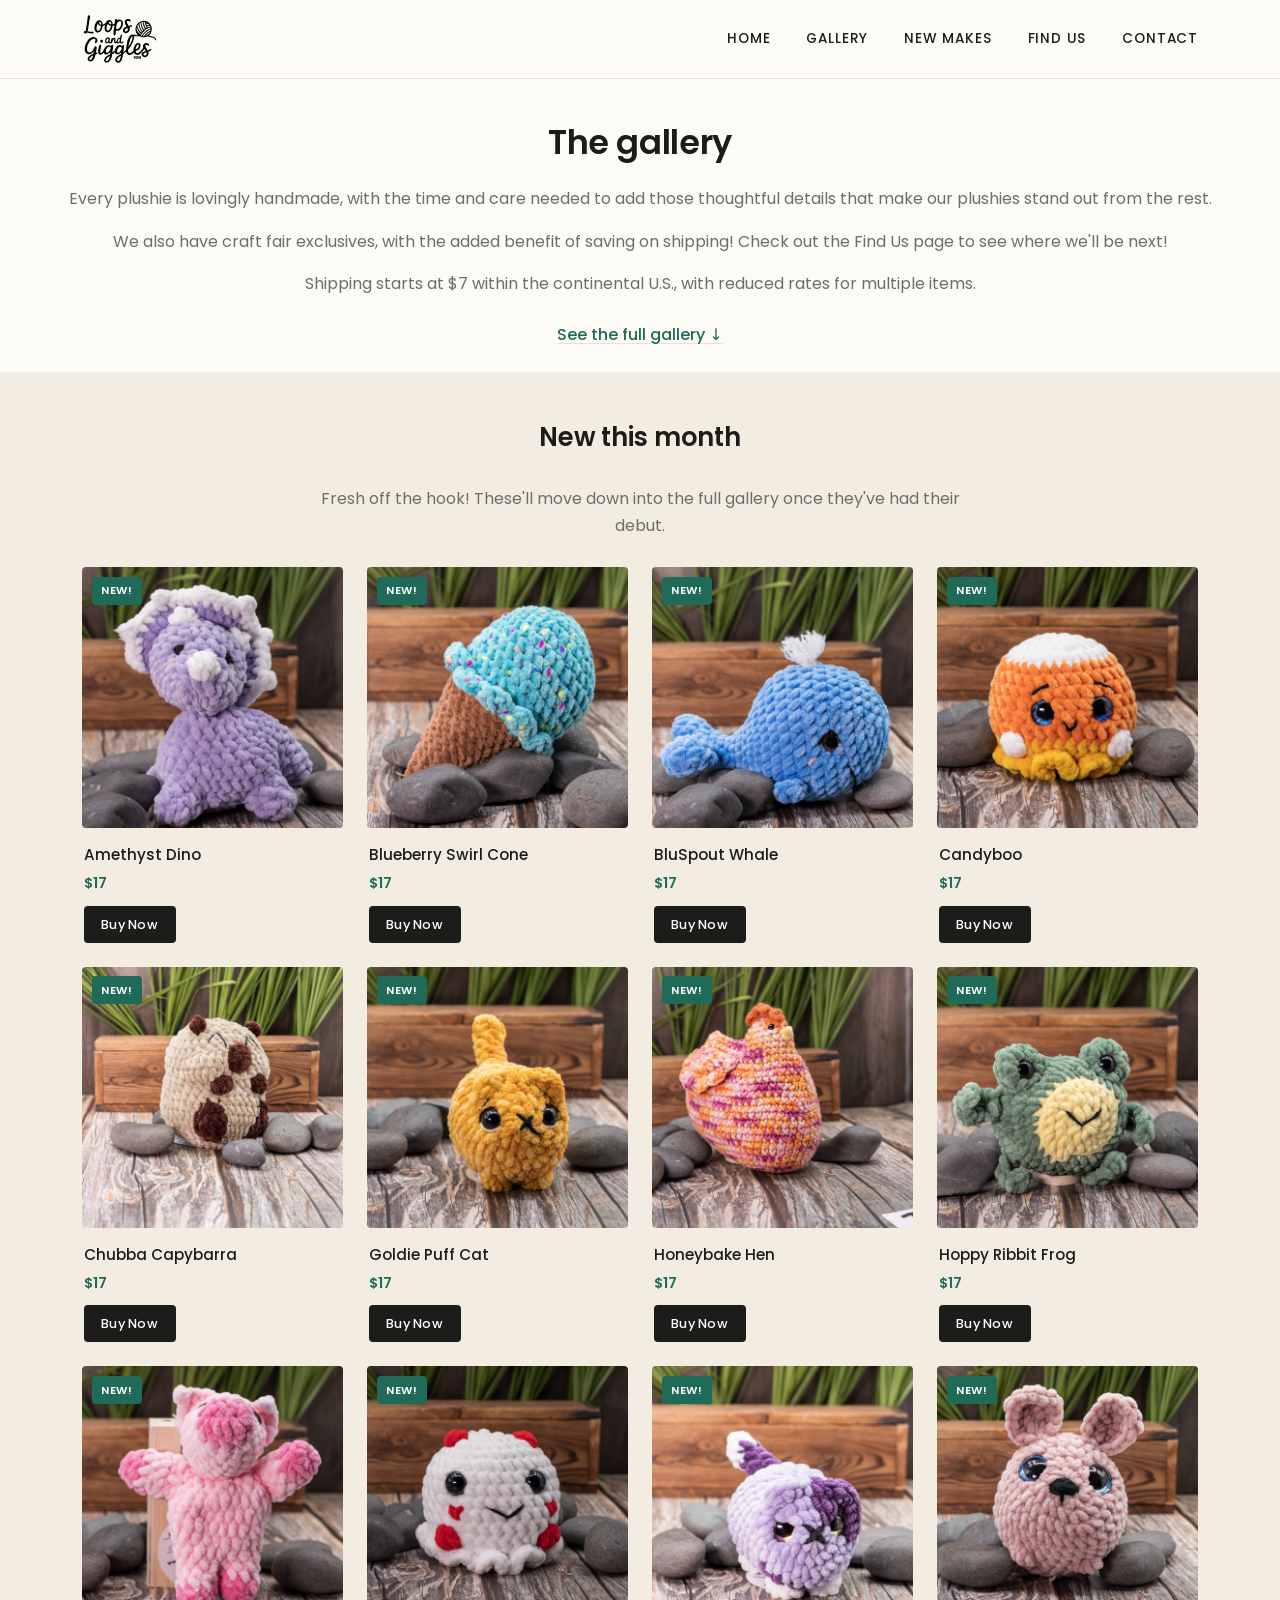
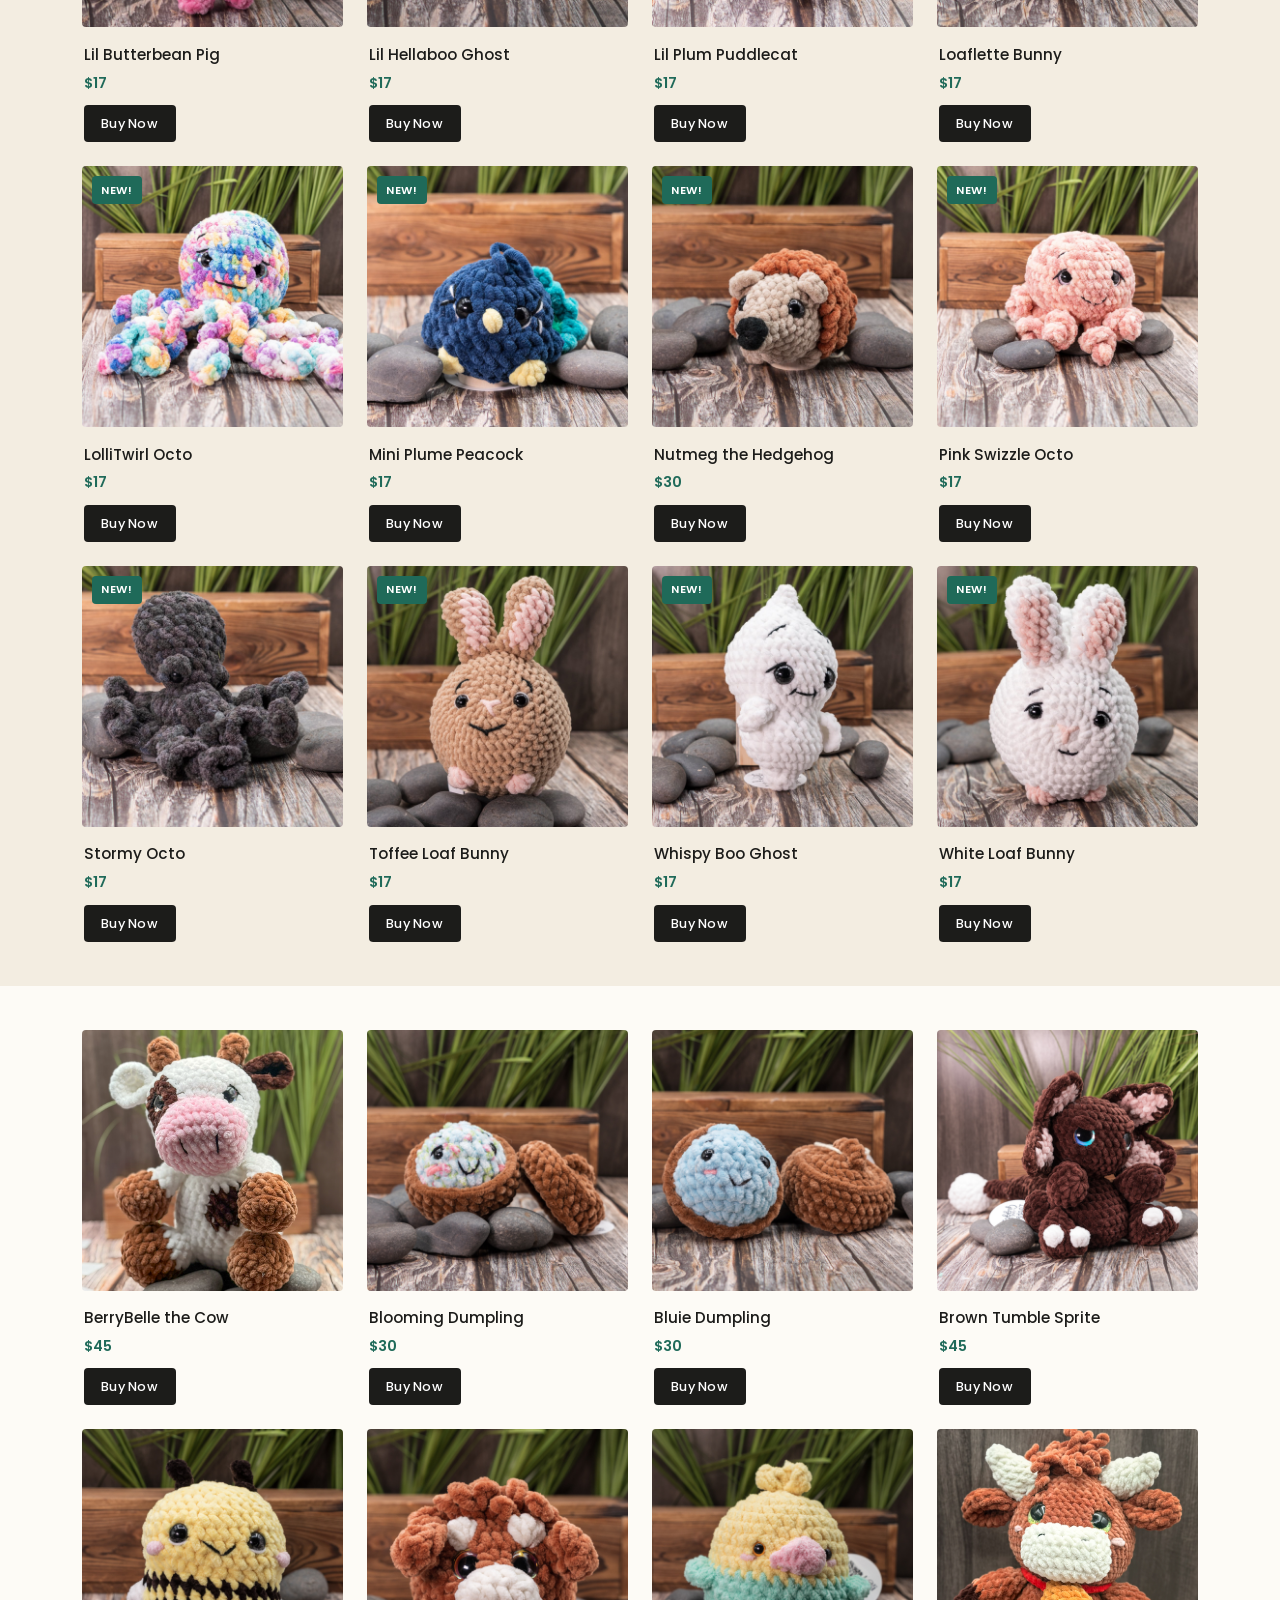
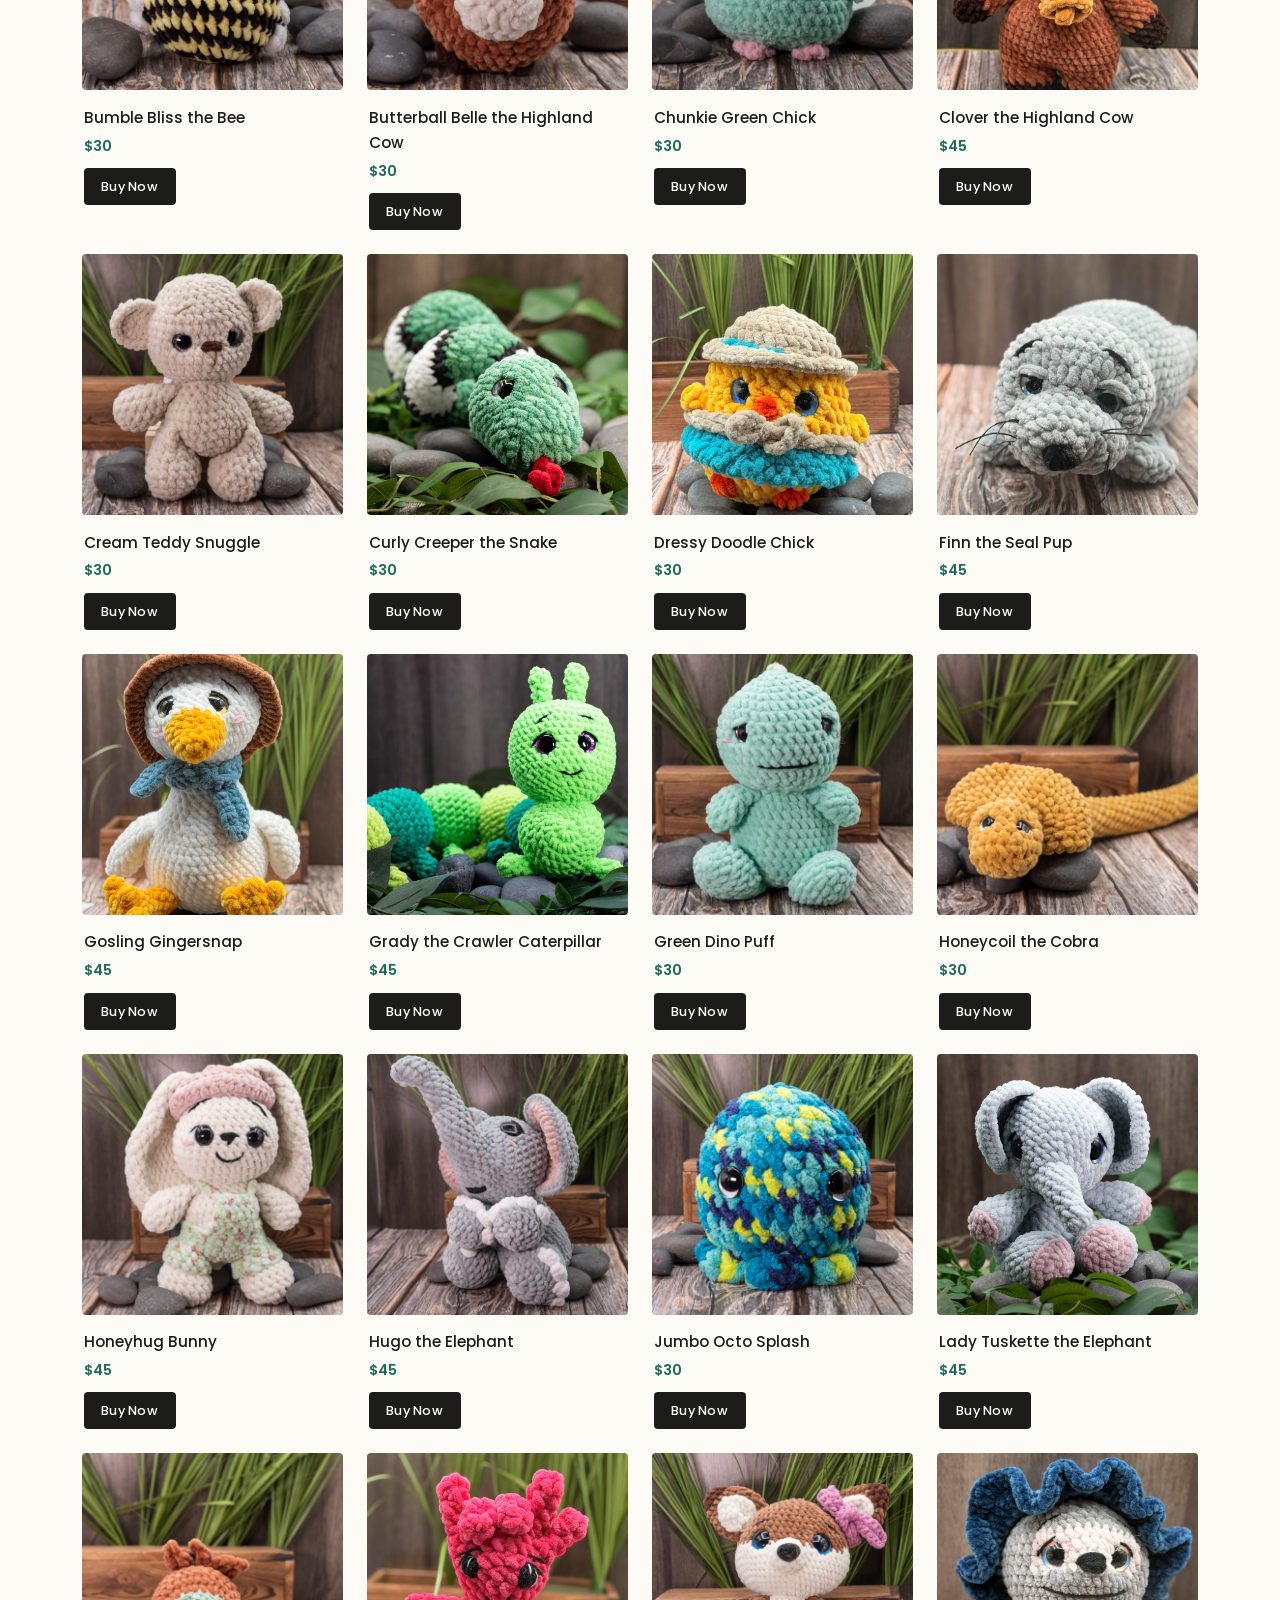
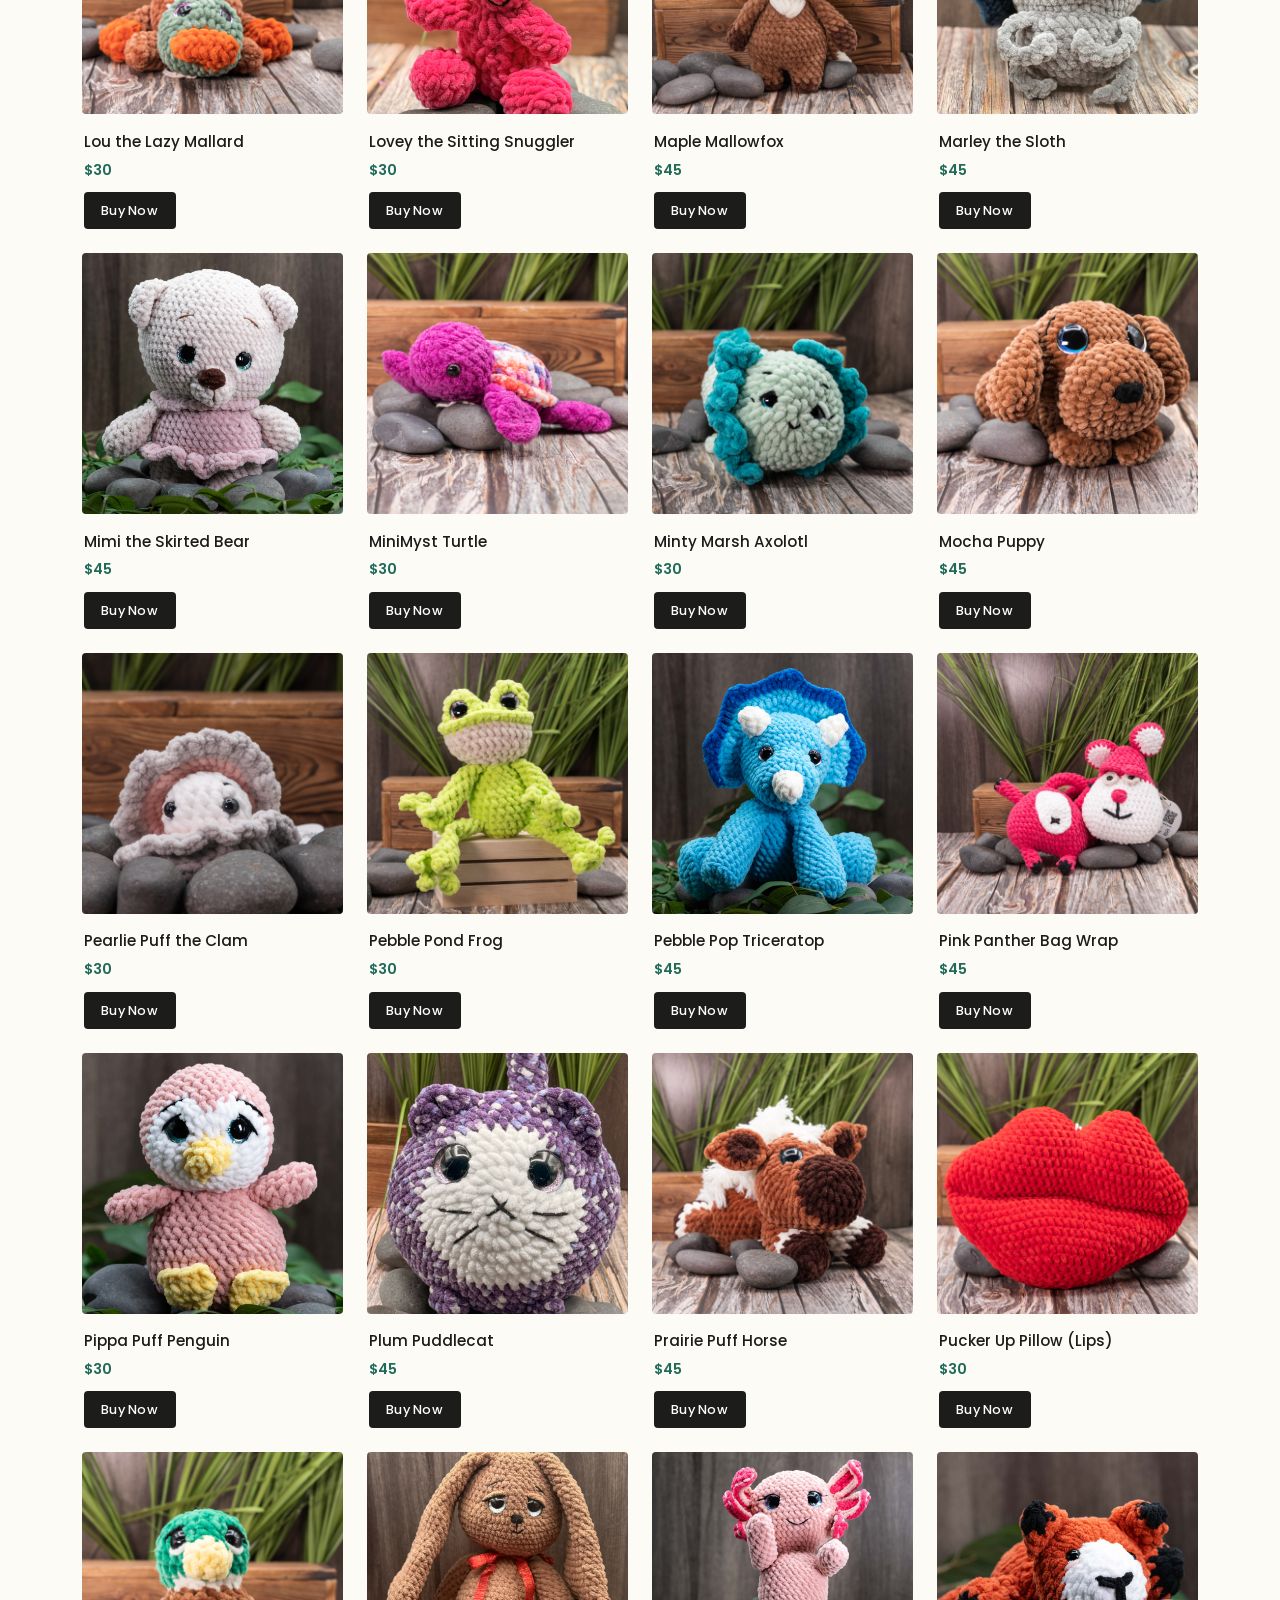
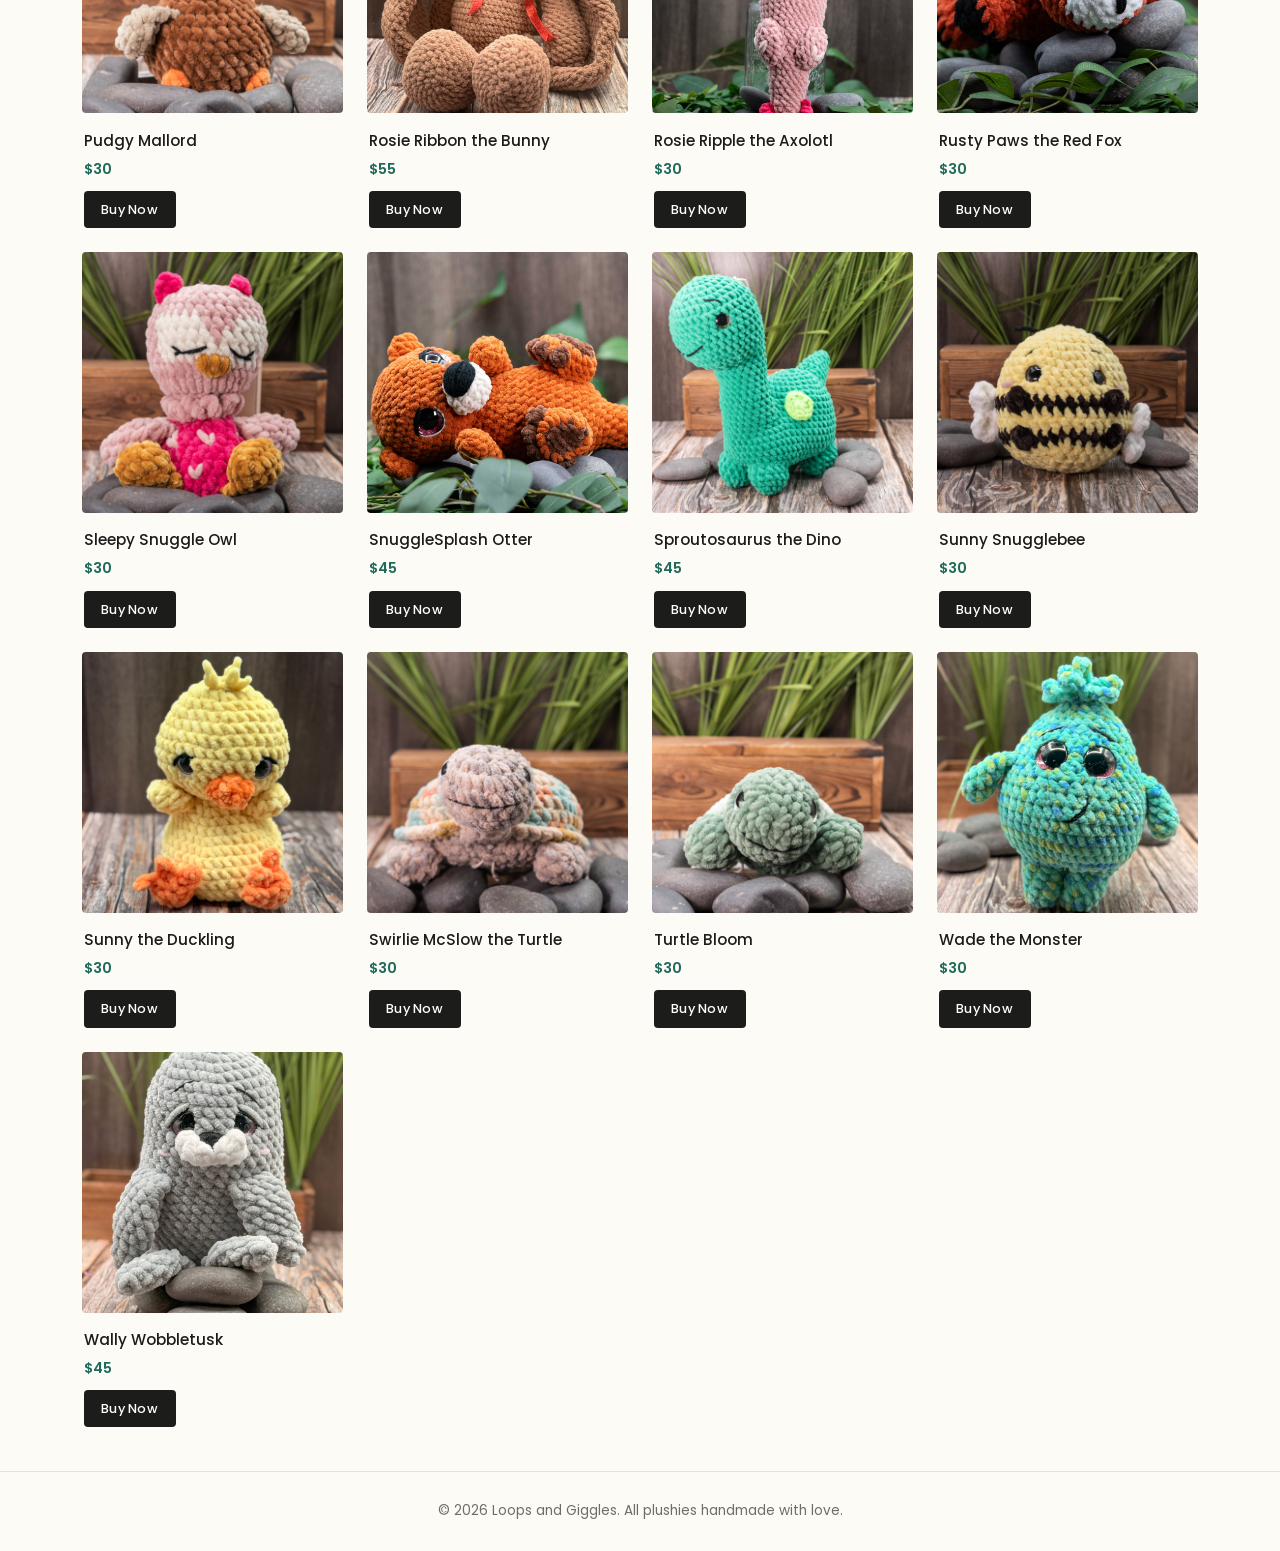
==== commit a92fd3e5: "Add files via upload" ====
--- a/gallery.html
+++ b/gallery.html
@@ -131,6 +131,15 @@
           <a class="btn-buy" href="https://square.link/u/2cJJ6fEj" target="_blank" rel="noopener">Buy Now</a>
         </div>
       </div>
+      <div class="product-card" data-photos="lilac-plum-puddlecat.jpg,lilac-plum-puddlecat-2.jpg,lilac-plum-puddlecat-3.jpg">
+        <span class="badge-new">New!</span>
+        <img src="lilac-plum-puddlecat.jpg" alt="Lil Plum Puddlecat plushie">
+        <div class="product-info">
+          <h3>Lil Plum Puddlecat</h3>
+          <p class="product-price">$17</p>
+          <a class="btn-buy" href="https://square.link/u/5lfF1Zw0" target="_blank" rel="noopener">Buy Now</a>
+        </div>
+      </div>
       <div class="product-card" data-photos="loaflette-bunny.jpg,loaflette-bunny-2.jpg,loaflette-bunny-3.jpg">
         <span class="badge-new">New!</span>
         <img src="loaflette-bunny.jpg" alt="Loaflette Bunny plushie">
@@ -174,15 +183,6 @@
           <h3>Pink Swizzle Octo</h3>
           <p class="product-price">$17</p>
           <a class="btn-buy" href="https://square.link/u/4vYvD4ZY" target="_blank" rel="noopener">Buy Now</a>
-        </div>
-      </div>
-      <div class="product-card" data-photos="lilac-plum-puddlecat.jpg,lilac-plum-puddlecat-2.jpg,lilac-plum-puddlecat-3.jpg">
-        <span class="badge-new">New!</span>
-        <img src="lilac-plum-puddlecat.jpg" alt="Plum Puddlecat plushie">
-        <div class="product-info">
-          <h3>Plum Puddlecat</h3>
-          <p class="product-price">$17</p>
-          <a class="btn-buy" href="https://square.link/u/5lfF1Zw0" target="_blank" rel="noopener">Buy Now</a>
         </div>
       </div>
       <div class="product-card" data-photos="stormy-octo.jpg,stormy-octo-2.jpg,stormy-octo-3.jpg">
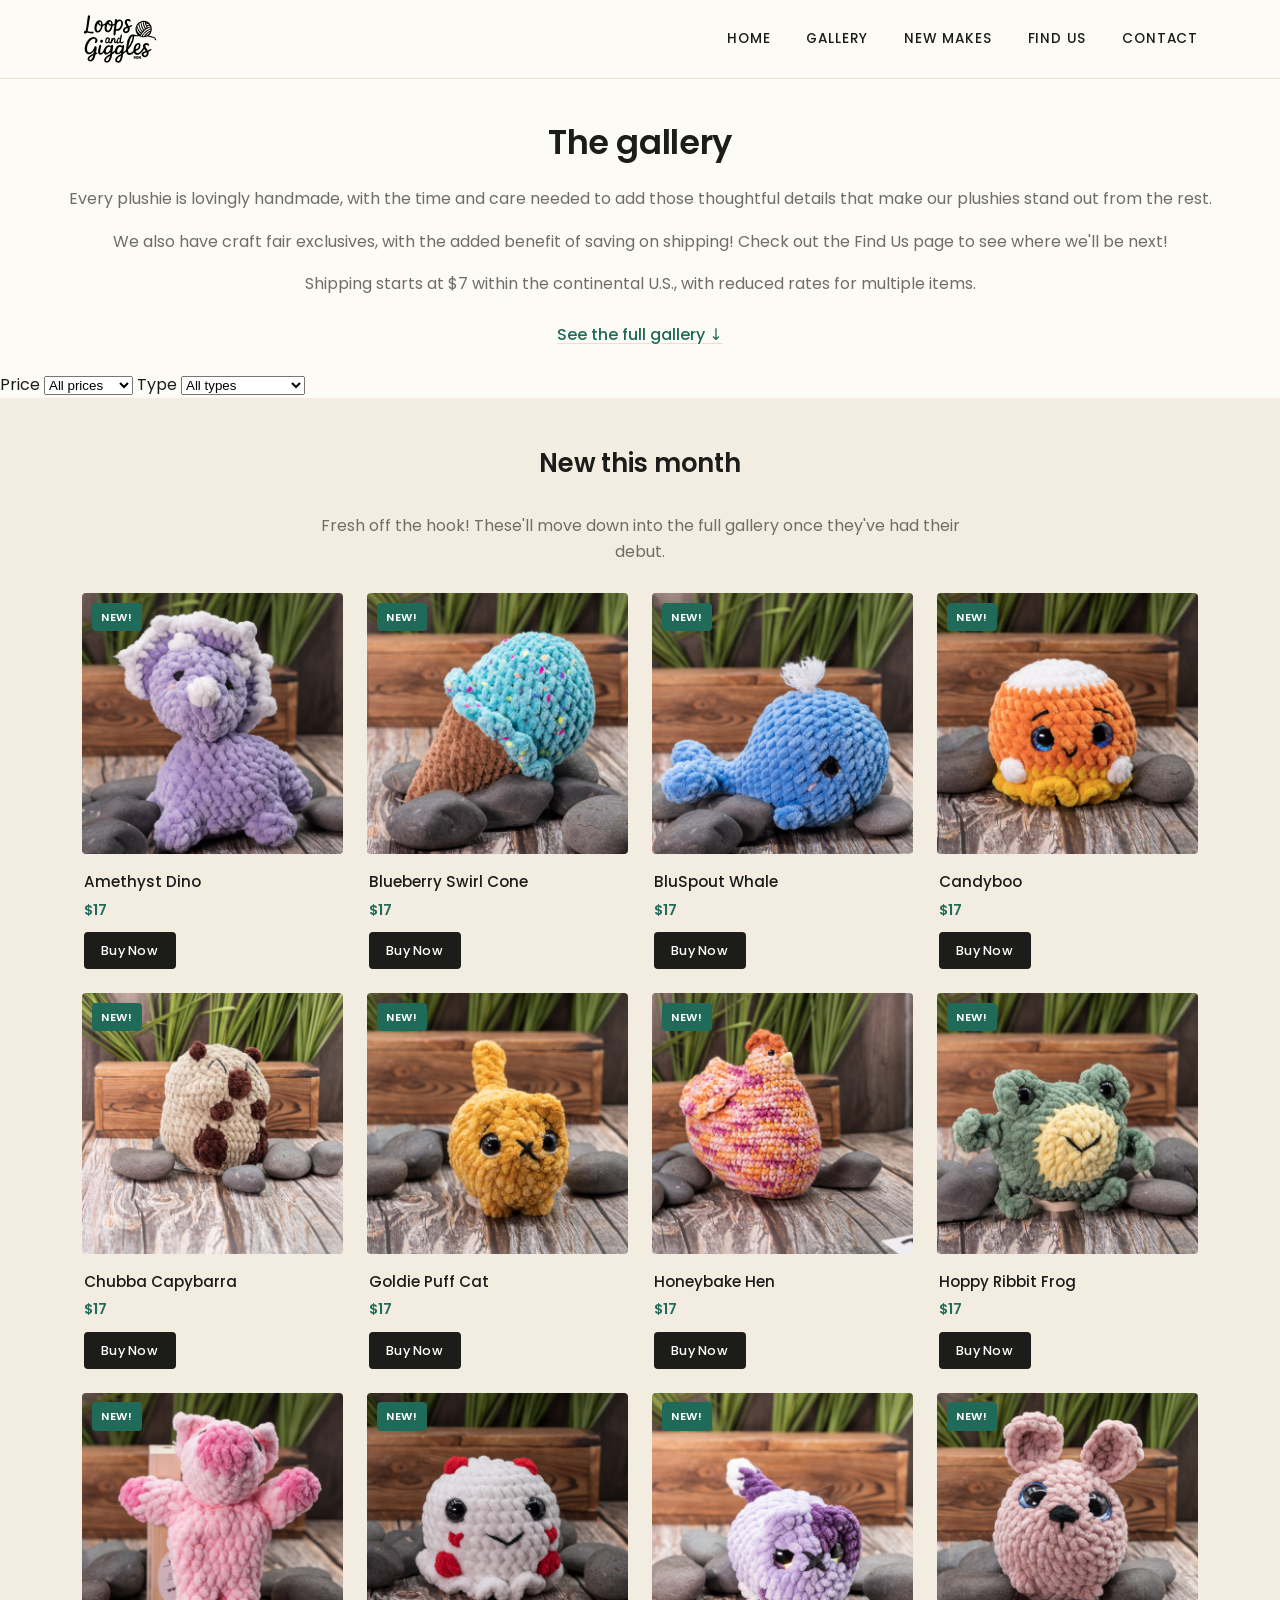
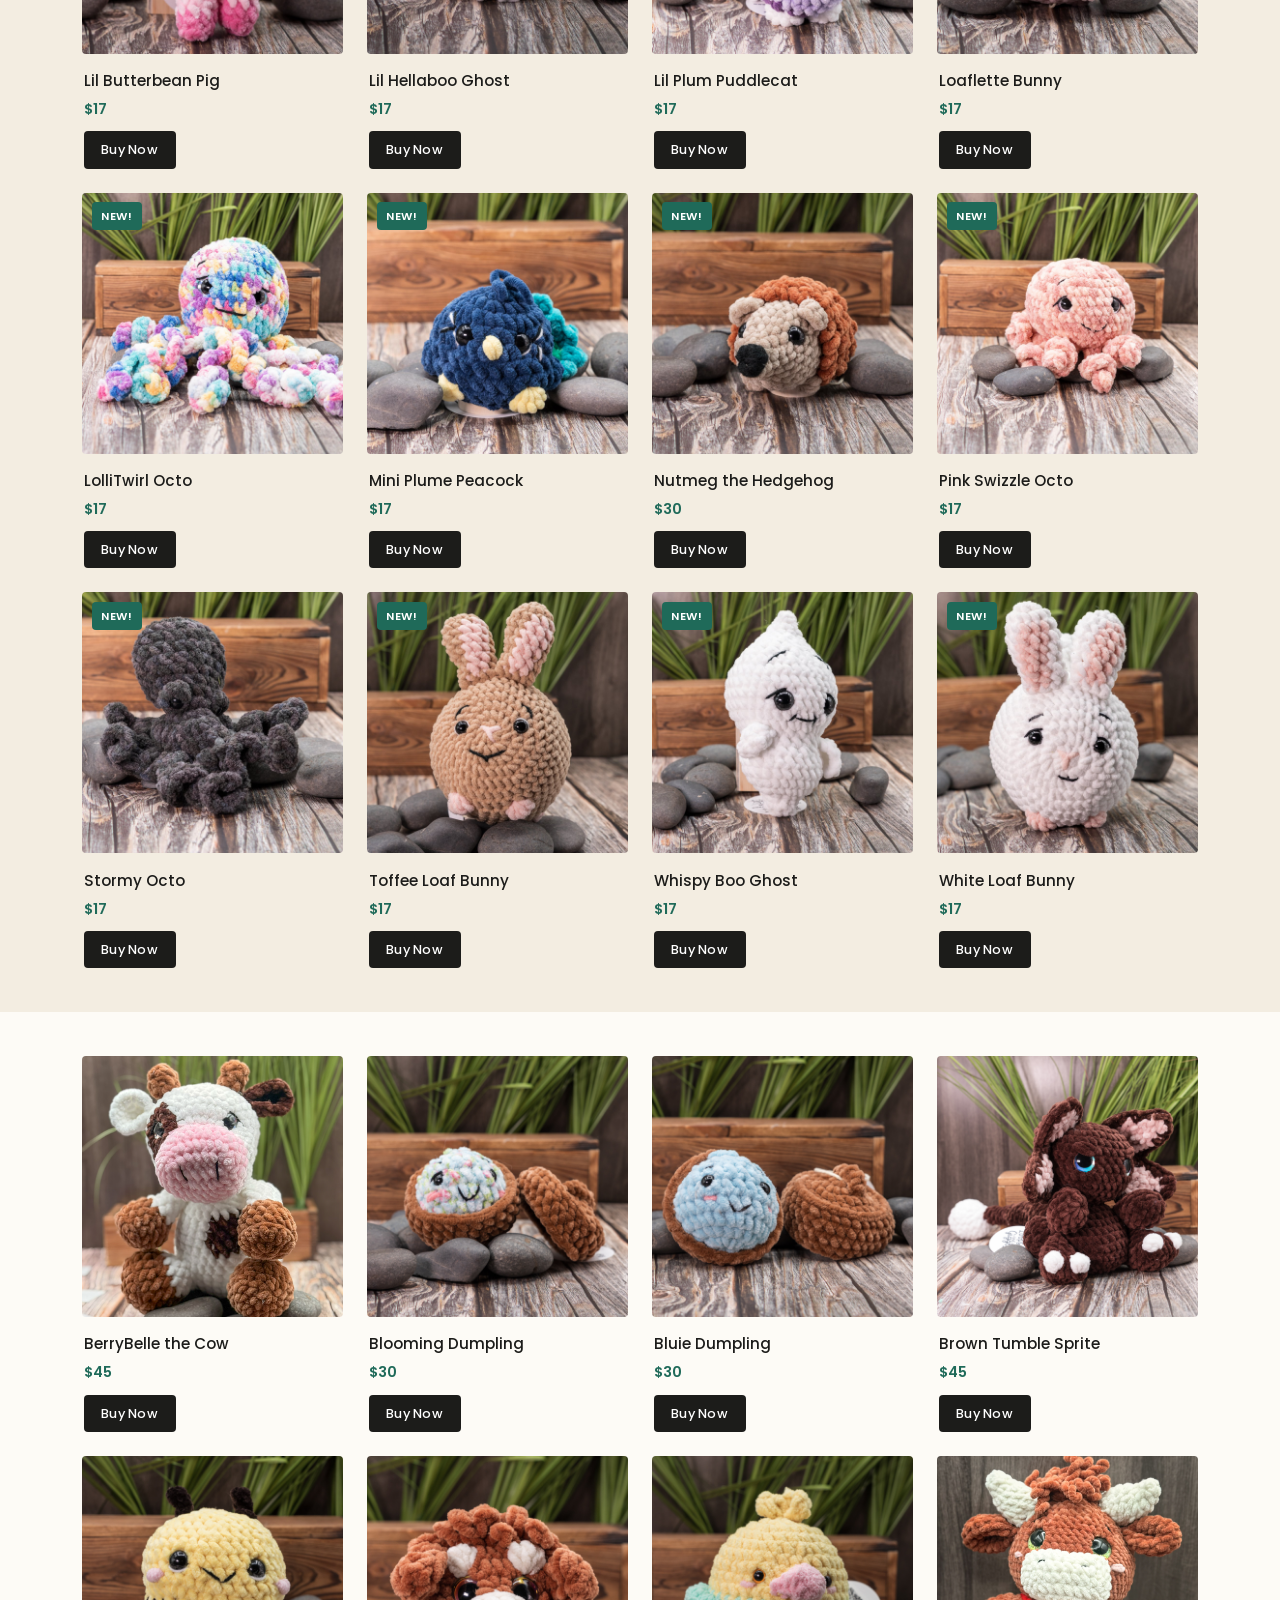
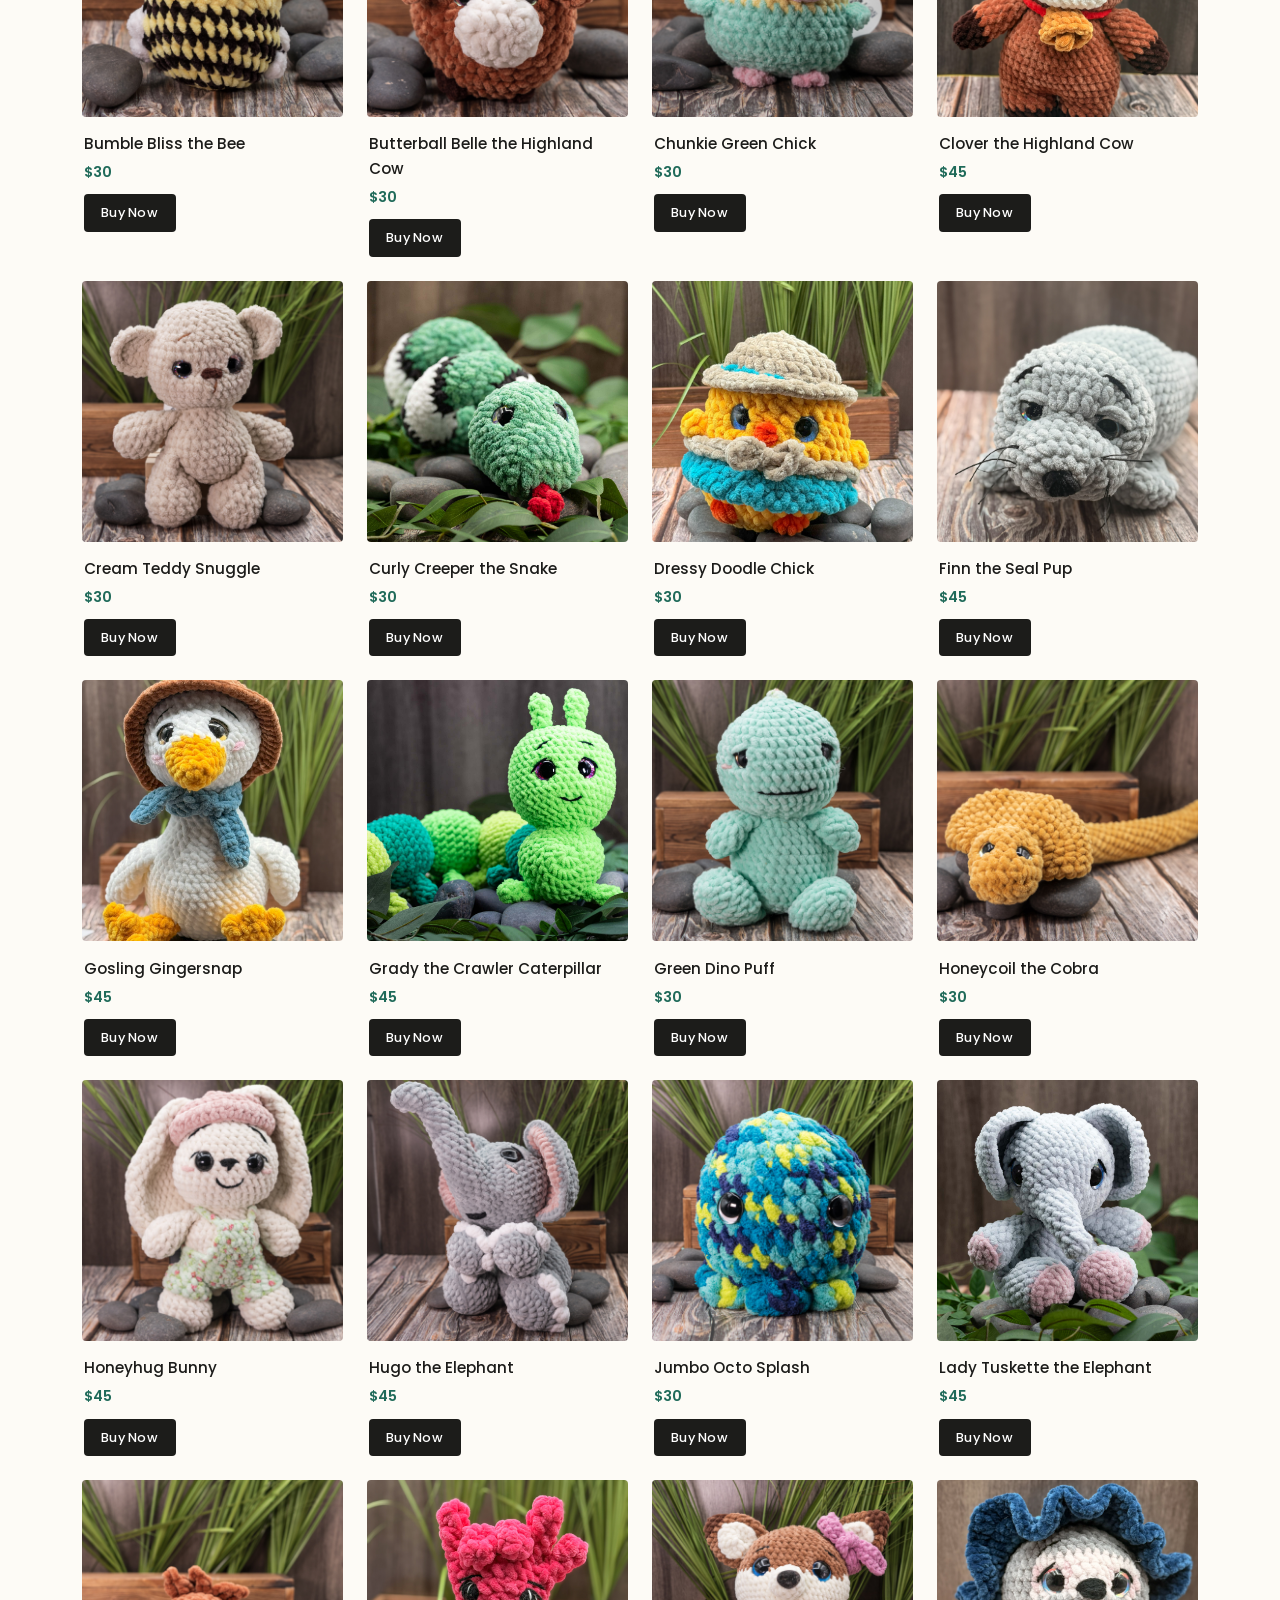
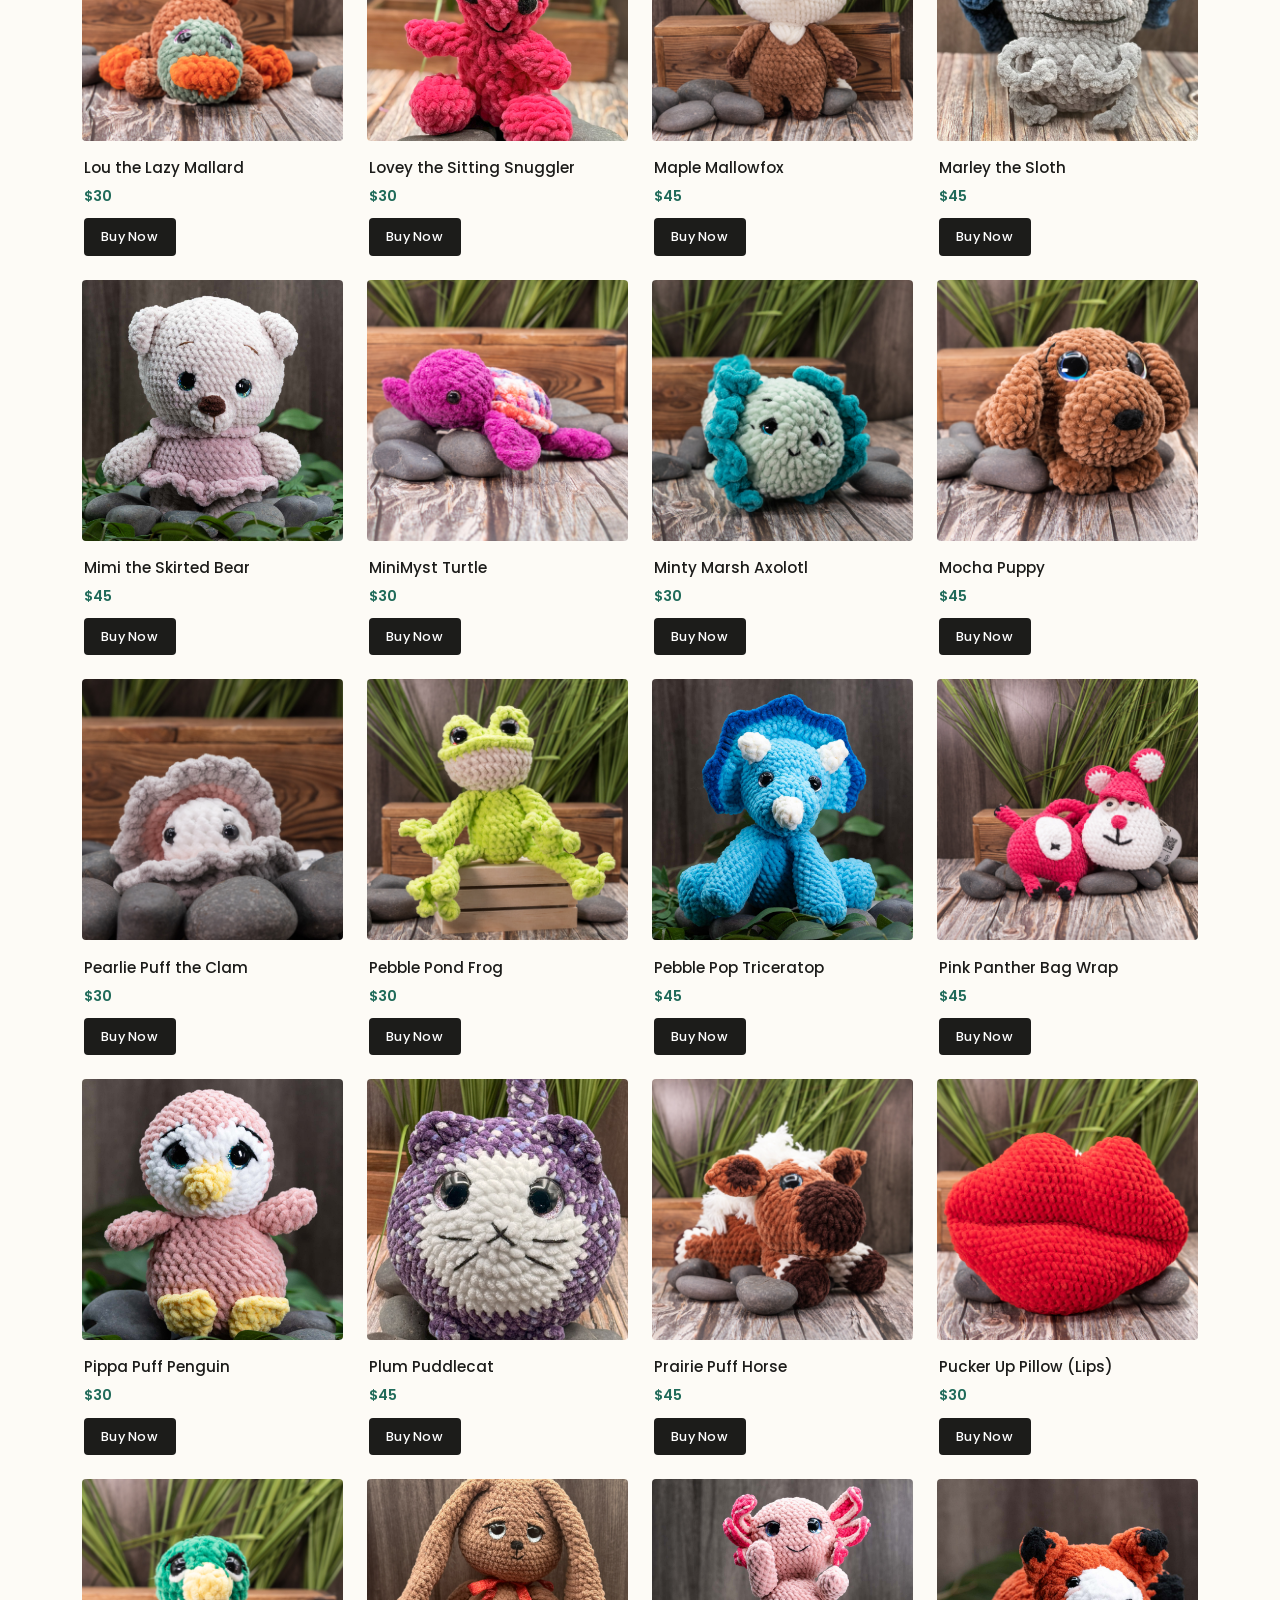
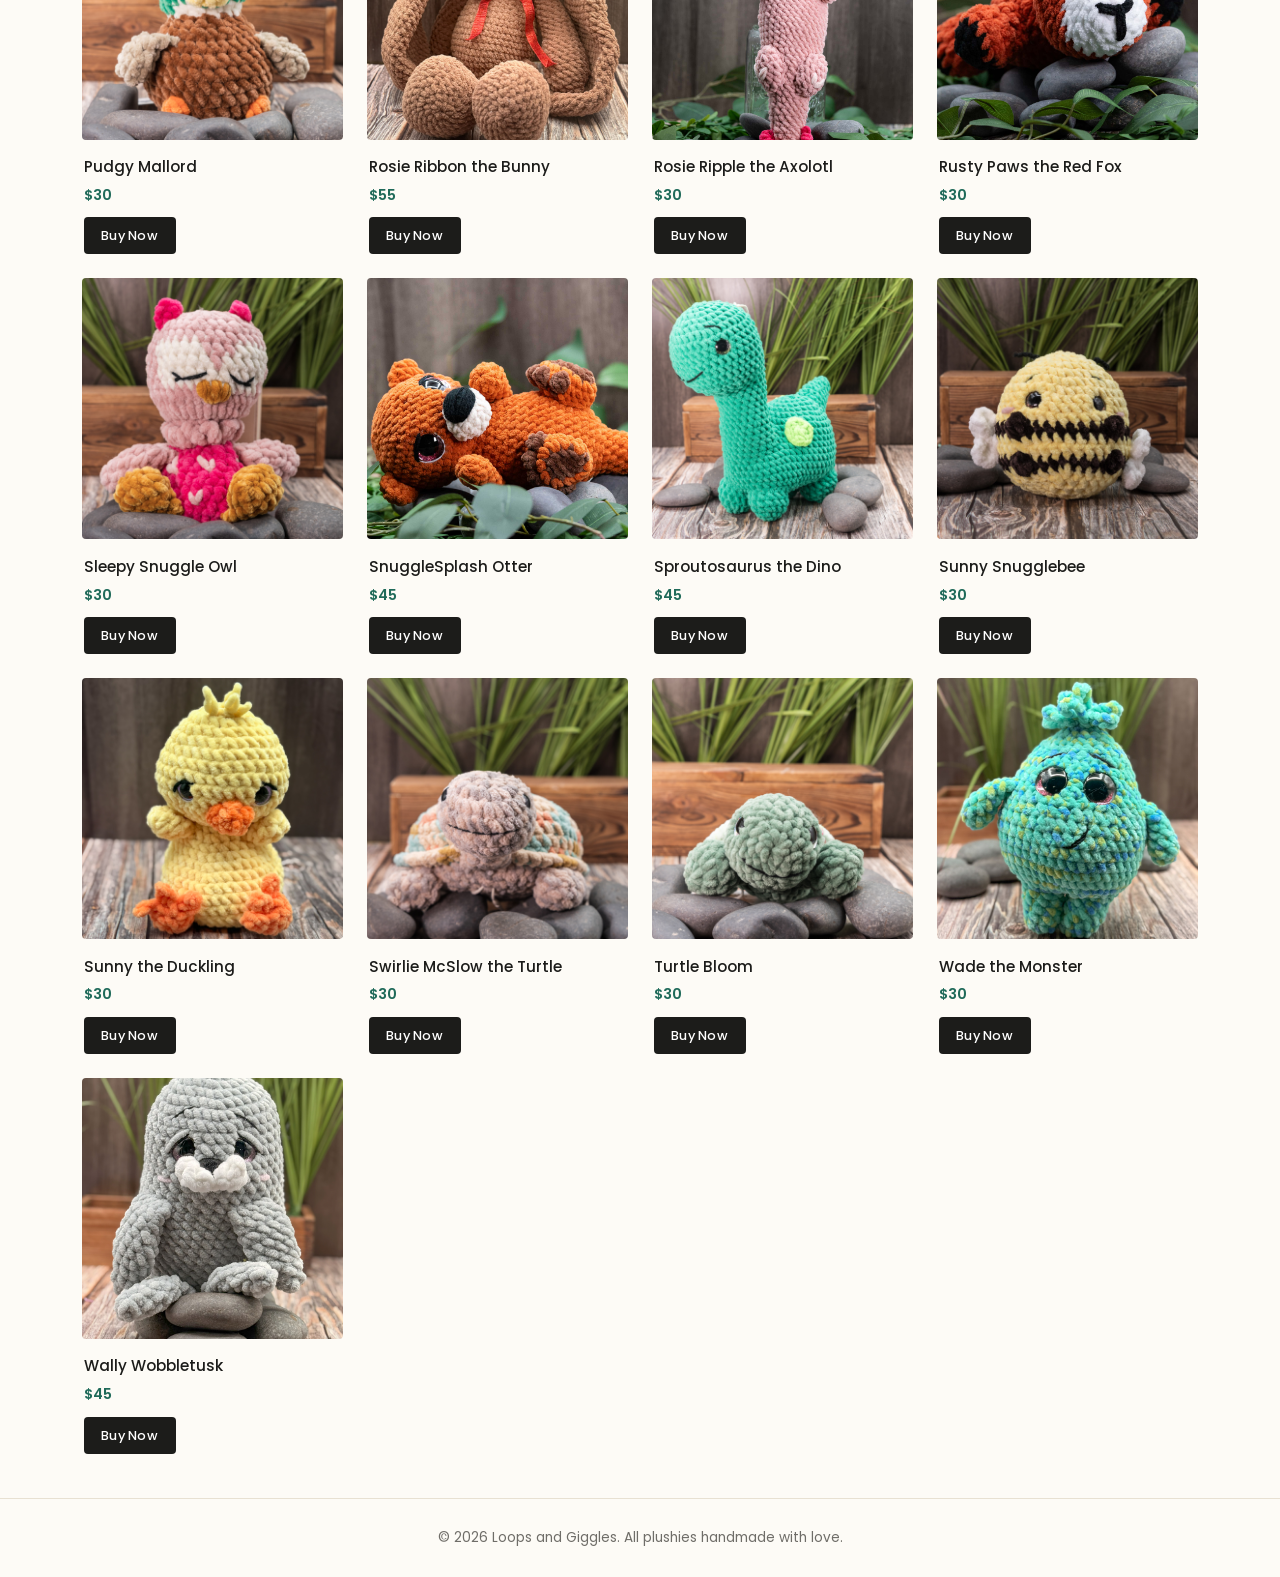
==== commit f8bd1fb1: "Add files via upload" ====
--- a/gallery.html
+++ b/gallery.html
@@ -8,7 +8,7 @@
 <link rel="icon" type="image/svg+xml" href="favicon.svg">
 <link rel="preconnect" href="https://fonts.googleapis.com">
 <link href="https://fonts.googleapis.com/css2?family=Poppins:wght@400;500;600&display=swap" rel="stylesheet">
-<link rel="stylesheet" href="style.css">
+<link rel="stylesheet" href="style.css?v=20260925b">
 </head>
 <body>
 
@@ -35,13 +35,42 @@
   <p><a href="#full-gallery" class="new-makes-link">See the full gallery &darr;</a></p>
 </div>
 
+<div class="gallery-filters" id="gallery-filters">
+  <div class="filter-selects">
+    <label class="filter-field">
+      <span class="filter-label">Price</span>
+      <select id="filter-price">
+        <option value="all">All prices</option>
+        <option value="17">$17</option>
+        <option value="30">$30</option>
+        <option value="45">$45 and up</option>
+      </select>
+    </label>
+    <label class="filter-field">
+      <span class="filter-label">Type</span>
+      <select id="filter-type">
+        <option value="all">All types</option>
+        <option value="bunnies-bears">Bunnies &amp; Bears</option>
+        <option value="cats-pups">Cats &amp; Pups</option>
+        <option value="farm">Farm Friends</option>
+        <option value="sea-pond">Sea &amp; Pond</option>
+        <option value="woodland-wild">Woodland &amp; Wild</option>
+        <option value="dinos">Dinos</option>
+        <option value="spooky-sweet">Spooky &amp; Sweet</option>
+        <option value="unique">Unique Finds</option>
+      </select>
+    </label>
+  </div>
+  <p class="filter-empty" id="filter-empty" hidden>No plushies match those filters yet &mdash; try another combination!</p>
+</div>
+
 <section class="featured new-makes-section" id="new-makes">
   <div class="wrap">
     <h2>New this month</h2>
     <p class="new-makes-intro">Fresh off the hook! These'll move down into the full gallery once they've had their debut.</p>
     <div class="gallery-grid">
 
-      <div class="product-card" data-photos="amethyst-dino.jpg,amethyst-dino-2.jpg,amethyst-dino-3.jpg">
+      <div class="product-card" data-type="dinos" data-photos="amethyst-dino.jpg,amethyst-dino-2.jpg,amethyst-dino-3.jpg">
         <span class="badge-new">New!</span>
         <img src="amethyst-dino.jpg" alt="Amethyst Dino plushie">
         <div class="product-info">
@@ -50,7 +79,7 @@
           <a class="btn-buy" href="https://square.link/u/UUVgo78V" target="_blank" rel="noopener">Buy Now</a>
         </div>
       </div>
-      <div class="product-card" data-photos="blueberry-swirl-cone.jpg,blueberry-swirl-cone-2.jpg">
+      <div class="product-card" data-type="spooky-sweet" data-photos="blueberry-swirl-cone.jpg,blueberry-swirl-cone-2.jpg">
         <span class="badge-new">New!</span>
         <img src="blueberry-swirl-cone.jpg" alt="Blueberry Swirl Cone plushie">
         <div class="product-info">
@@ -59,7 +88,7 @@
           <a class="btn-buy" href="https://square.link/u/DjjgYNiT" target="_blank" rel="noopener">Buy Now</a>
         </div>
       </div>
-      <div class="product-card" data-photos="bluspout-whale.jpg,bluspout-whale-2.jpg,bluspout-whale-3.jpg">
+      <div class="product-card" data-type="sea-pond" data-photos="bluspout-whale.jpg,bluspout-whale-2.jpg,bluspout-whale-3.jpg">
         <span class="badge-new">New!</span>
         <img src="bluspout-whale.jpg" alt="BluSpout Whale plushie">
         <div class="product-info">
@@ -68,7 +97,7 @@
           <a class="btn-buy" href="https://square.link/u/75ohACoK" target="_blank" rel="noopener">Buy Now</a>
         </div>
       </div>
-      <div class="product-card" data-photos="candyboo-ghost.jpg,candyboo-ghost-2.jpg,candyboo-ghost-3.jpg">
+      <div class="product-card" data-type="spooky-sweet" data-photos="candyboo-ghost.jpg,candyboo-ghost-2.jpg,candyboo-ghost-3.jpg">
         <span class="badge-new">New!</span>
         <img src="candyboo-ghost.jpg" alt="Candyboo plushie">
         <div class="product-info">
@@ -77,7 +106,7 @@
           <a class="btn-buy" href="https://square.link/u/DGgjgOg2" target="_blank" rel="noopener">Buy Now</a>
         </div>
       </div>
-      <div class="product-card" data-photos="chubba-capybarra.jpg,chubba-capybarra-2.jpg,chubba-capybarra-3.jpg">
+      <div class="product-card" data-type="woodland-wild" data-photos="chubba-capybarra.jpg,chubba-capybarra-2.jpg,chubba-capybarra-3.jpg">
         <span class="badge-new">New!</span>
         <img src="chubba-capybarra.jpg" alt="Chubba Capybarra plushie">
         <div class="product-info">
@@ -86,7 +115,7 @@
           <a class="btn-buy" href="https://square.link/u/YIq6BXYJ" target="_blank" rel="noopener">Buy Now</a>
         </div>
       </div>
-      <div class="product-card" data-photos="goldie-puff-cat.jpg,goldie-puff-cat-2.jpg,goldie-puff-cat-3.jpg">
+      <div class="product-card" data-type="cats-pups" data-photos="goldie-puff-cat.jpg,goldie-puff-cat-2.jpg,goldie-puff-cat-3.jpg">
         <span class="badge-new">New!</span>
         <img src="goldie-puff-cat.jpg" alt="Goldie Puff Cat plushie">
         <div class="product-info">
@@ -95,7 +124,7 @@
           <a class="btn-buy" href="https://square.link/u/TgrOqa7W" target="_blank" rel="noopener">Buy Now</a>
         </div>
       </div>
-      <div class="product-card" data-photos="honeybake-hen.jpg,honeybake-hen-2.jpg,honeybake-hen-3.jpg">
+      <div class="product-card" data-type="farm" data-photos="honeybake-hen.jpg,honeybake-hen-2.jpg,honeybake-hen-3.jpg">
         <span class="badge-new">New!</span>
         <img src="honeybake-hen.jpg" alt="Honeybake Hen plushie">
         <div class="product-info">
@@ -104,7 +133,7 @@
           <a class="btn-buy" href="https://square.link/u/uY4G5B5W" target="_blank" rel="noopener">Buy Now</a>
         </div>
       </div>
-      <div class="product-card" data-photos="hoppy-ribbit-frog.jpg,hoppy-ribbit-frog-2.jpg,hoppy-ribbit-frog-3.jpg">
+      <div class="product-card" data-type="sea-pond" data-photos="hoppy-ribbit-frog.jpg,hoppy-ribbit-frog-2.jpg,hoppy-ribbit-frog-3.jpg">
         <span class="badge-new">New!</span>
         <img src="hoppy-ribbit-frog.jpg" alt="Hoppy Ribbit Frog plushie">
         <div class="product-info">
@@ -113,7 +142,7 @@
           <a class="btn-buy" href="https://square.link/u/uJpGpjT8" target="_blank" rel="noopener">Buy Now</a>
         </div>
       </div>
-      <div class="product-card" data-photos="lil-butterbean-pig.jpg,lil-butterbean-pig-2.jpg,lil-butterbean-pig-3.jpg">
+      <div class="product-card" data-type="farm" data-photos="lil-butterbean-pig.jpg,lil-butterbean-pig-2.jpg,lil-butterbean-pig-3.jpg">
         <span class="badge-new">New!</span>
         <img src="lil-butterbean-pig.jpg" alt="Lil Butterbean Pig plushie">
         <div class="product-info">
@@ -122,7 +151,7 @@
           <a class="btn-buy" href="https://square.link/u/Xze6rGZy" target="_blank" rel="noopener">Buy Now</a>
         </div>
       </div>
-      <div class="product-card" data-photos="lil-hellaboo-ghost.jpg,lil-hellaboo-ghost-2.jpg,lil-hellaboo-ghost-3.jpg">
+      <div class="product-card" data-type="spooky-sweet" data-photos="lil-hellaboo-ghost.jpg,lil-hellaboo-ghost-2.jpg,lil-hellaboo-ghost-3.jpg">
         <span class="badge-new">New!</span>
         <img src="lil-hellaboo-ghost.jpg" alt="Lil Hellaboo Ghost plushie">
         <div class="product-info">
@@ -131,7 +160,7 @@
           <a class="btn-buy" href="https://square.link/u/2cJJ6fEj" target="_blank" rel="noopener">Buy Now</a>
         </div>
       </div>
-      <div class="product-card" data-photos="lilac-plum-puddlecat.jpg,lilac-plum-puddlecat-2.jpg,lilac-plum-puddlecat-3.jpg">
+      <div class="product-card" data-type="cats-pups" data-photos="lilac-plum-puddlecat.jpg,lilac-plum-puddlecat-2.jpg,lilac-plum-puddlecat-3.jpg">
         <span class="badge-new">New!</span>
         <img src="lilac-plum-puddlecat.jpg" alt="Lil Plum Puddlecat plushie">
         <div class="product-info">
@@ -140,7 +169,7 @@
           <a class="btn-buy" href="https://square.link/u/5lfF1Zw0" target="_blank" rel="noopener">Buy Now</a>
         </div>
       </div>
-      <div class="product-card" data-photos="loaflette-bunny.jpg,loaflette-bunny-2.jpg,loaflette-bunny-3.jpg">
+      <div class="product-card" data-type="bunnies-bears" data-photos="loaflette-bunny.jpg,loaflette-bunny-2.jpg,loaflette-bunny-3.jpg">
         <span class="badge-new">New!</span>
         <img src="loaflette-bunny.jpg" alt="Loaflette Bunny plushie">
         <div class="product-info">
@@ -149,7 +178,7 @@
           <a class="btn-buy" href="https://square.link/u/R4JSHmAX" target="_blank" rel="noopener">Buy Now</a>
         </div>
       </div>
-      <div class="product-card" data-photos="lollitwirl-octo.jpg,lollitwirl-octo-2.jpg,lollitwirl-octo-3.jpg">
+      <div class="product-card" data-type="sea-pond" data-photos="lollitwirl-octo.jpg,lollitwirl-octo-2.jpg,lollitwirl-octo-3.jpg">
         <span class="badge-new">New!</span>
         <img src="lollitwirl-octo.jpg" alt="LolliTwirl Octo plushie">
         <div class="product-info">
@@ -158,7 +187,7 @@
           <a class="btn-buy" href="https://square.link/u/2ky1LBbf" target="_blank" rel="noopener">Buy Now</a>
         </div>
       </div>
-      <div class="product-card" data-photos="mini-plume-peacock.jpg,mini-plume-peacock-2.jpg,mini-plume-peacock-3.jpg">
+      <div class="product-card" data-type="woodland-wild" data-photos="mini-plume-peacock.jpg,mini-plume-peacock-2.jpg,mini-plume-peacock-3.jpg">
         <span class="badge-new">New!</span>
         <img src="mini-plume-peacock.jpg" alt="Mini Plume Peacock plushie">
         <div class="product-info">
@@ -167,7 +196,7 @@
           <a class="btn-buy" href="https://square.link/u/gnUq1qBG" target="_blank" rel="noopener">Buy Now</a>
         </div>
       </div>
-      <div class="product-card" data-photos="nutmeg-the-hedgehog.jpg,nutmeg-the-hedgehog-2.jpg,nutmeg-the-hedgehog-3.jpg">
+      <div class="product-card" data-type="woodland-wild" data-photos="nutmeg-the-hedgehog.jpg,nutmeg-the-hedgehog-2.jpg,nutmeg-the-hedgehog-3.jpg">
         <span class="badge-new">New!</span>
         <img src="nutmeg-the-hedgehog.jpg" alt="Nutmeg the Hedgehog plushie">
         <div class="product-info">
@@ -176,7 +205,7 @@
           <a class="btn-buy" href="https://square.link/u/N2k36CnU" target="_blank" rel="noopener">Buy Now</a>
         </div>
       </div>
-      <div class="product-card" data-photos="pink-swizzle-octo.jpg,pink-swizzle-octo-2.jpg,pink-swizzle-octo-3.jpg">
+      <div class="product-card" data-type="sea-pond" data-photos="pink-swizzle-octo.jpg,pink-swizzle-octo-2.jpg,pink-swizzle-octo-3.jpg">
         <span class="badge-new">New!</span>
         <img src="pink-swizzle-octo.jpg" alt="Pink Swizzle Octo plushie">
         <div class="product-info">
@@ -185,7 +214,7 @@
           <a class="btn-buy" href="https://square.link/u/4vYvD4ZY" target="_blank" rel="noopener">Buy Now</a>
         </div>
       </div>
-      <div class="product-card" data-photos="stormy-octo.jpg,stormy-octo-2.jpg,stormy-octo-3.jpg">
+      <div class="product-card" data-type="sea-pond" data-photos="stormy-octo.jpg,stormy-octo-2.jpg,stormy-octo-3.jpg">
         <span class="badge-new">New!</span>
         <img src="stormy-octo.jpg" alt="Stormy Octo plushie">
         <div class="product-info">
@@ -194,7 +223,7 @@
           <a class="btn-buy" href="https://square.link/u/RTgPWijd" target="_blank" rel="noopener">Buy Now</a>
         </div>
       </div>
-      <div class="product-card" data-photos="toffee-loaf-bunny.jpg,toffee-loaf-bunny-2.jpg,toffee-loaf-bunny-3.jpg">
+      <div class="product-card" data-type="bunnies-bears" data-photos="toffee-loaf-bunny.jpg,toffee-loaf-bunny-2.jpg,toffee-loaf-bunny-3.jpg">
         <span class="badge-new">New!</span>
         <img src="toffee-loaf-bunny.jpg" alt="Toffee Loaf Bunny plushie">
         <div class="product-info">
@@ -203,7 +232,7 @@
           <a class="btn-buy" href="https://square.link/u/xNegrlP7" target="_blank" rel="noopener">Buy Now</a>
         </div>
       </div>
-      <div class="product-card" data-photos="whispy-boo-ghost.jpg,whispy-boo-ghost-2.jpg,whispy-boo-ghost-3.jpg">
+      <div class="product-card" data-type="spooky-sweet" data-photos="whispy-boo-ghost.jpg,whispy-boo-ghost-2.jpg,whispy-boo-ghost-3.jpg">
         <span class="badge-new">New!</span>
         <img src="whispy-boo-ghost.jpg" alt="Whispy Boo Ghost plushie">
         <div class="product-info">
@@ -212,7 +241,7 @@
           <a class="btn-buy" href="https://square.link/u/R2GNDuk6" target="_blank" rel="noopener">Buy Now</a>
         </div>
       </div>
-      <div class="product-card" data-photos="white-loaf-bunny.jpg,white-loaf-bunny-2.jpg,white-loaf-bunny-3.jpg">
+      <div class="product-card" data-type="bunnies-bears" data-photos="white-loaf-bunny.jpg,white-loaf-bunny-2.jpg,white-loaf-bunny-3.jpg">
         <span class="badge-new">New!</span>
         <img src="white-loaf-bunny.jpg" alt="White Loaf Bunny plushie">
         <div class="product-info">
@@ -230,7 +259,7 @@
   <div class="wrap">
     <div class="gallery-grid">
 
-      <div class="product-card">
+      <div class="product-card" data-type="farm">
         <img src="berrybelle-cow.jpg" alt="BerryBelle the Cow plushie">
         <div class="product-info">
           <h3>BerryBelle the Cow</h3>
@@ -238,7 +267,7 @@
           <a class="btn-buy" href="https://square.link/u/v525mPJa" target="_blank" rel="noopener">Buy Now</a>
         </div>
       </div>
-      <div class="product-card" data-photos="blooming-dumpling.jpg,blooming-dumpling-2.jpg,blooming-dumpling-3.jpg,blooming-dumpling-4.jpg">
+      <div class="product-card" data-type="spooky-sweet" data-photos="blooming-dumpling.jpg,blooming-dumpling-2.jpg,blooming-dumpling-3.jpg,blooming-dumpling-4.jpg">
         <img src="blooming-dumpling.jpg" alt="Blooming Dumpling plushie">
         <div class="product-info">
           <h3>Blooming Dumpling</h3>
@@ -246,7 +275,7 @@
           <a class="btn-buy" href="https://square.link/u/Qnz68gqI" target="_blank" rel="noopener">Buy Now</a>
         </div>
       </div>
-      <div class="product-card" data-photos="bluie-dumpling.jpg,bluie-dumpling-2.jpg,bluie-dumpling-3.jpg">
+      <div class="product-card" data-type="spooky-sweet" data-photos="bluie-dumpling.jpg,bluie-dumpling-2.jpg,bluie-dumpling-3.jpg">
         <img src="bluie-dumpling.jpg" alt="Bluie Dumpling plushie">
         <div class="product-info">
           <h3>Bluie Dumpling</h3>
@@ -254,7 +283,7 @@
           <a class="btn-buy" href="https://square.link/u/vmQeEd9L" target="_blank" rel="noopener">Buy Now</a>
         </div>
       </div>
-      <div class="product-card">
+      <div class="product-card" data-type="unique">
         <img src="brown-tumble-sprite.jpg" alt="Brown Tumble Sprite plushie">
         <div class="product-info">
           <h3>Brown Tumble Sprite</h3>
@@ -262,7 +291,7 @@
           <a class="btn-buy" href="https://square.link/u/oRVWXssO" target="_blank" rel="noopener">Buy Now</a>
         </div>
       </div>
-      <div class="product-card" data-photos="bumble-bliss-bee.jpg,bumble-bliss-bee-2.jpg,bumble-bliss-bee-3.jpg">
+      <div class="product-card" data-type="woodland-wild" data-photos="bumble-bliss-bee.jpg,bumble-bliss-bee-2.jpg,bumble-bliss-bee-3.jpg">
         <img src="bumble-bliss-bee.jpg" alt="Bumble Bliss the Bee plushie">
         <div class="product-info">
           <h3>Bumble Bliss the Bee</h3>
@@ -270,7 +299,7 @@
           <a class="btn-buy" href="https://square.link/u/X6CtkVAY" target="_blank" rel="noopener">Buy Now</a>
         </div>
       </div>
-      <div class="product-card" data-photos="butterball-belle-cow.jpg,butterball-belle-cow-2.jpg,butterball-belle-cow-3.jpg">
+      <div class="product-card" data-type="farm" data-photos="butterball-belle-cow.jpg,butterball-belle-cow-2.jpg,butterball-belle-cow-3.jpg">
         <img src="butterball-belle-cow.jpg" alt="Butterball Belle the Highland Cow plushie">
         <div class="product-info">
           <h3>Butterball Belle the Highland Cow</h3>
@@ -278,7 +307,7 @@
           <a class="btn-buy" href="https://square.link/u/sCierk94" target="_blank" rel="noopener">Buy Now</a>
         </div>
       </div>
-      <div class="product-card">
+      <div class="product-card" data-type="farm">
         <img src="chunkie-green-chick.jpg" alt="Chunkie Green Chick plushie">
         <div class="product-info">
           <h3>Chunkie Green Chick</h3>
@@ -286,7 +315,7 @@
           <a class="btn-buy" href="https://square.link/u/SKPibaCB" target="_blank" rel="noopener">Buy Now</a>
         </div>
       </div>
-      <div class="product-card">
+      <div class="product-card" data-type="farm">
         <img src="clover-highland-cow.jpg" alt="Clover the Highland Cow plushie">
         <div class="product-info">
           <h3>Clover the Highland Cow</h3>
@@ -294,7 +323,7 @@
           <a class="btn-buy" href="https://square.link/u/EmgyfLIk" target="_blank" rel="noopener">Buy Now</a>
         </div>
       </div>
-      <div class="product-card" data-photos="cream-teddy-snuggle.jpg,cream-teddy-snuggle-2.jpg,cream-teddy-snuggle-3.jpg">
+      <div class="product-card" data-type="bunnies-bears" data-photos="cream-teddy-snuggle.jpg,cream-teddy-snuggle-2.jpg,cream-teddy-snuggle-3.jpg">
         <img src="cream-teddy-snuggle.jpg" alt="Cream Teddy Snuggle plushie">
         <div class="product-info">
           <h3>Cream Teddy Snuggle</h3>
@@ -302,7 +331,7 @@
           <a class="btn-buy" href="https://square.link/u/0EbmenKa" target="_blank" rel="noopener">Buy Now</a>
         </div>
       </div>
-      <div class="product-card" data-photos="curly-creeper-snake.jpg,curly-creeper-snake-2.jpg,curly-creeper-snake-3.jpg,curly-creeper-snake-4.jpg">
+      <div class="product-card" data-type="woodland-wild" data-photos="curly-creeper-snake.jpg,curly-creeper-snake-2.jpg,curly-creeper-snake-3.jpg,curly-creeper-snake-4.jpg">
         <img src="curly-creeper-snake.jpg" alt="Curly Creeper the Snake plushie">
         <div class="product-info">
           <h3>Curly Creeper the Snake</h3>
@@ -310,7 +339,7 @@
           <a class="btn-buy" href="https://square.link/u/lrNEhrN6" target="_blank" rel="noopener">Buy Now</a>
         </div>
       </div>
-      <div class="product-card">
+      <div class="product-card" data-type="farm">
         <img src="dressy-doodle-chick.jpg" alt="Dressy Doodle Chick plushie">
         <div class="product-info">
           <h3>Dressy Doodle Chick</h3>
@@ -318,7 +347,7 @@
           <a class="btn-buy" href="https://square.link/u/EmrjlAH2" target="_blank" rel="noopener">Buy Now</a>
         </div>
       </div>
-      <div class="product-card">
+      <div class="product-card" data-type="sea-pond">
         <img src="finn-seal-pup.jpg" alt="Finn the Seal Pup plushie">
         <div class="product-info">
           <h3>Finn the Seal Pup</h3>
@@ -326,7 +355,7 @@
           <a class="btn-buy" href="https://square.link/u/FTx1VGXw" target="_blank" rel="noopener">Buy Now</a>
         </div>
       </div>
-      <div class="product-card">
+      <div class="product-card" data-type="farm">
         <img src="gosling-gingersnap.jpg" alt="Gosling Gingersnap plushie">
         <div class="product-info">
           <h3>Gosling Gingersnap</h3>
@@ -334,7 +363,7 @@
           <a class="btn-buy" href="https://square.link/u/3rk6IpjA" target="_blank" rel="noopener">Buy Now</a>
         </div>
       </div>
-      <div class="product-card">
+      <div class="product-card" data-type="woodland-wild">
         <img src="grady-caterpillar.jpg" alt="Grady the Crawler Caterpillar plushie">
         <div class="product-info">
           <h3>Grady the Crawler Caterpillar</h3>
@@ -342,7 +371,7 @@
           <a class="btn-buy" href="https://square.link/u/ucOWzDeO" target="_blank" rel="noopener">Buy Now</a>
         </div>
       </div>
-      <div class="product-card" data-photos="green-dino-puff.jpg,green-dino-puff-2.jpg,green-dino-puff-3.jpg,green-dino-puff-4.jpg">
+      <div class="product-card" data-type="dinos" data-photos="green-dino-puff.jpg,green-dino-puff-2.jpg,green-dino-puff-3.jpg,green-dino-puff-4.jpg">
         <img src="green-dino-puff.jpg" alt="Green Dino Puff plushie">
         <div class="product-info">
           <h3>Green Dino Puff</h3>
@@ -350,7 +379,7 @@
           <a class="btn-buy" href="https://square.link/u/6DrFqxm6" target="_blank" rel="noopener">Buy Now</a>
         </div>
       </div>
-      <div class="product-card" data-photos="honeycoil-cobra.jpg,honeycoil-cobra-2.jpg">
+      <div class="product-card" data-type="woodland-wild" data-photos="honeycoil-cobra.jpg,honeycoil-cobra-2.jpg">
         <img src="honeycoil-cobra.jpg" alt="Honeycoil the Cobra plushie">
         <div class="product-info">
           <h3>Honeycoil the Cobra</h3>
@@ -358,7 +387,7 @@
           <a class="btn-buy" href="https://square.link/u/nFKrTbEk" target="_blank" rel="noopener">Buy Now</a>
         </div>
       </div>
-      <div class="product-card">
+      <div class="product-card" data-type="bunnies-bears">
         <img src="honeyhug-bunny.jpg" alt="Honeyhug Bunny plushie">
         <div class="product-info">
           <h3>Honeyhug Bunny</h3>
@@ -366,7 +395,7 @@
           <a class="btn-buy" href="https://square.link/u/v28AcPH3" target="_blank" rel="noopener">Buy Now</a>
         </div>
       </div>
-      <div class="product-card">
+      <div class="product-card" data-type="woodland-wild">
         <img src="hugo-elephant.jpg" alt="Hugo the Elephant plushie">
         <div class="product-info">
           <h3>Hugo the Elephant</h3>
@@ -374,7 +403,7 @@
           <a class="btn-buy" href="https://square.link/u/6Rsnnmpd" target="_blank" rel="noopener">Buy Now</a>
         </div>
       </div>
-      <div class="product-card">
+      <div class="product-card" data-type="sea-pond">
         <img src="jumbo-octo-splash.jpg" alt="Jumbo Octo Splash plushie">
         <div class="product-info">
           <h3>Jumbo Octo Splash</h3>
@@ -382,7 +411,7 @@
           <a class="btn-buy" href="https://square.link/u/nsEh8eDI" target="_blank" rel="noopener">Buy Now</a>
         </div>
       </div>
-      <div class="product-card" data-photos="lady-tuskette-elephant.jpg,lady-tuskette-elephant-2.jpg,lady-tuskette-elephant-3.jpg">
+      <div class="product-card" data-type="woodland-wild" data-photos="lady-tuskette-elephant.jpg,lady-tuskette-elephant-2.jpg,lady-tuskette-elephant-3.jpg">
         <img src="lady-tuskette-elephant.jpg" alt="Lady Tuskette the Elephant plushie">
         <div class="product-info">
           <h3>Lady Tuskette the Elephant</h3>
@@ -390,7 +419,7 @@
           <a class="btn-buy" href="https://square.link/u/6ywjaN4c" target="_blank" rel="noopener">Buy Now</a>
         </div>
       </div>
-      <div class="product-card" data-photos="lou-lazy-mallard.jpg,lou-lazy-mallard-2.jpg">
+      <div class="product-card" data-type="farm" data-photos="lou-lazy-mallard.jpg,lou-lazy-mallard-2.jpg">
         <img src="lou-lazy-mallard.jpg" alt="Lou the Lazy Mallard plushie">
         <div class="product-info">
           <h3>Lou the Lazy Mallard</h3>
@@ -398,7 +427,7 @@
           <a class="btn-buy" href="https://square.link/u/8Jc1w3uj" target="_blank" rel="noopener">Buy Now</a>
         </div>
       </div>
-      <div class="product-card" data-photos="lovey-sitting-snuggler.jpg,lovey-sitting-snuggler-2.jpg">
+      <div class="product-card" data-type="unique" data-photos="lovey-sitting-snuggler.jpg,lovey-sitting-snuggler-2.jpg">
         <img src="lovey-sitting-snuggler.jpg" alt="Lovey the Sitting Snuggler plushie">
         <div class="product-info">
           <h3>Lovey the Sitting Snuggler</h3>
@@ -406,7 +435,7 @@
           <a class="btn-buy" href="https://square.link/u/Owa2UUVU" target="_blank" rel="noopener">Buy Now</a>
         </div>
       </div>
-      <div class="product-card">
+      <div class="product-card" data-type="woodland-wild">
         <img src="maple-mallowfox.jpg" alt="Maple Mallowfox plushie">
         <div class="product-info">
           <h3>Maple Mallowfox</h3>
@@ -414,7 +443,7 @@
           <a class="btn-buy" href="https://square.link/u/Ub6ibv5C" target="_blank" rel="noopener">Buy Now</a>
         </div>
       </div>
-      <div class="product-card">
+      <div class="product-card" data-type="woodland-wild">
         <img src="marley-sloth.jpg" alt="Marley the Sloth plushie">
         <div class="product-info">
           <h3>Marley the Sloth</h3>
@@ -422,7 +451,7 @@
           <a class="btn-buy" href="https://square.link/u/xMSPKUjL" target="_blank" rel="noopener">Buy Now</a>
         </div>
       </div>
-      <div class="product-card" data-photos="mimi-skirted-bear.jpg,mimi-skirted-bear-2.jpg">
+      <div class="product-card" data-type="bunnies-bears" data-photos="mimi-skirted-bear.jpg,mimi-skirted-bear-2.jpg">
         <img src="mimi-skirted-bear.jpg" alt="Mimi the Skirted Bear plushie">
         <div class="product-info">
           <h3>Mimi the Skirted Bear</h3>
@@ -430,7 +459,7 @@
           <a class="btn-buy" href="https://square.link/u/HvThwn4S" target="_blank" rel="noopener">Buy Now</a>
         </div>
       </div>
-      <div class="product-card" data-photos="minimyst-turtle.jpg,minimyst-turtle-2.jpg,minimyst-turtle-3.jpg">
+      <div class="product-card" data-type="sea-pond" data-photos="minimyst-turtle.jpg,minimyst-turtle-2.jpg,minimyst-turtle-3.jpg">
         <img src="minimyst-turtle.jpg" alt="MiniMyst Turtle plushie">
         <div class="product-info">
           <h3>MiniMyst Turtle</h3>
@@ -438,7 +467,7 @@
           <a class="btn-buy" href="https://square.link/u/9eNKjYYD" target="_blank" rel="noopener">Buy Now</a>
         </div>
       </div>
-      <div class="product-card" data-photos="minty-marsh-axolotl.jpg,minty-marsh-axolotl-2.jpg,minty-marsh-axolotl-3.jpg,minty-marsh-axolotl-4.jpg">
+      <div class="product-card" data-type="sea-pond" data-photos="minty-marsh-axolotl.jpg,minty-marsh-axolotl-2.jpg,minty-marsh-axolotl-3.jpg,minty-marsh-axolotl-4.jpg">
         <img src="minty-marsh-axolotl.jpg" alt="Minty Marsh Axolotl plushie">
         <div class="product-info">
           <h3>Minty Marsh Axolotl</h3>
@@ -446,7 +475,7 @@
           <a class="btn-buy" href="https://square.link/u/EqBJ6TC3" target="_blank" rel="noopener">Buy Now</a>
         </div>
       </div>
-      <div class="product-card">
+      <div class="product-card" data-type="cats-pups">
         <img src="mocha-puppy.jpg" alt="Mocha Puppy plushie">
         <div class="product-info">
           <h3>Mocha Puppy</h3>
@@ -454,7 +483,7 @@
           <a class="btn-buy" href="https://square.link/u/qCnPgQAM" target="_blank" rel="noopener">Buy Now</a>
         </div>
       </div>
-      <div class="product-card" data-photos="pearlie-puff-clam.jpg,pearlie-puff-clam-2.jpg,pearlie-puff-clam-3.jpg">
+      <div class="product-card" data-type="sea-pond" data-photos="pearlie-puff-clam.jpg,pearlie-puff-clam-2.jpg,pearlie-puff-clam-3.jpg">
         <img src="pearlie-puff-clam.jpg" alt="Pearlie Puff the Clam plushie">
         <div class="product-info">
           <h3>Pearlie Puff the Clam</h3>
@@ -462,7 +491,7 @@
           <a class="btn-buy" href="https://square.link/u/PVhJ5zFR" target="_blank" rel="noopener">Buy Now</a>
         </div>
       </div>
-      <div class="product-card" data-photos="pebble-pond-frog.jpg,pebble-pond-frog-2.jpg,pebble-pond-frog-3.jpg">
+      <div class="product-card" data-type="sea-pond" data-photos="pebble-pond-frog.jpg,pebble-pond-frog-2.jpg,pebble-pond-frog-3.jpg">
         <img src="pebble-pond-frog.jpg" alt="Pebble Pond Frog plushie">
         <div class="product-info">
           <h3>Pebble Pond Frog</h3>
@@ -470,7 +499,7 @@
           <a class="btn-buy" href="https://square.link/u/mQvu7j7o" target="_blank" rel="noopener">Buy Now</a>
         </div>
       </div>
-      <div class="product-card">
+      <div class="product-card" data-type="dinos">
         <img src="pebble-pop-triceratop.jpg" alt="Pebble Pop Triceratop plushie">
         <div class="product-info">
           <h3>Pebble Pop Triceratop</h3>
@@ -478,7 +507,7 @@
           <a class="btn-buy" href="https://square.link/u/VwovEgZf" target="_blank" rel="noopener">Buy Now</a>
         </div>
       </div>
-      <div class="product-card">
+      <div class="product-card" data-type="spooky-sweet">
         <img src="pink-panther-bag-wrap.jpg" alt="Pink Panther Bag Wrap plushie">
         <div class="product-info">
           <h3>Pink Panther Bag Wrap</h3>
@@ -486,7 +515,7 @@
           <a class="btn-buy" href="https://square.link/u/KrpU3mBu" target="_blank" rel="noopener">Buy Now</a>
         </div>
       </div>
-      <div class="product-card">
+      <div class="product-card" data-type="sea-pond">
         <img src="pippa-puff-penguin.jpg" alt="Pippa Puff Penguin plushie">
         <div class="product-info">
           <h3>Pippa Puff Penguin</h3>
@@ -494,7 +523,7 @@
           <a class="btn-buy" href="https://square.link/u/2xgJ7hGI" target="_blank" rel="noopener">Buy Now</a>
         </div>
       </div>
-      <div class="product-card">
+      <div class="product-card" data-type="cats-pups">
         <img src="plum-puddlecat.jpg" alt="Plum Puddlecat plushie">
         <div class="product-info">
           <h3>Plum Puddlecat</h3>
@@ -502,7 +531,7 @@
           <a class="btn-buy" href="https://square.link/u/YVOLcHGC" target="_blank" rel="noopener">Buy Now</a>
         </div>
       </div>
-      <div class="product-card">
+      <div class="product-card" data-type="farm">
         <img src="prairie-puff-horse.jpg" alt="Prairie Puff Horse plushie">
         <div class="product-info">
           <h3>Prairie Puff Horse</h3>
@@ -510,7 +539,7 @@
           <a class="btn-buy" href="https://square.link/u/nWnMfhhg" target="_blank" rel="noopener">Buy Now</a>
         </div>
       </div>
-      <div class="product-card">
+      <div class="product-card" data-type="spooky-sweet">
         <img src="pucker-up-pillow.jpg" alt="Pucker Up Pillow (Lips) plushie">
         <div class="product-info">
           <h3>Pucker Up Pillow (Lips)</h3>
@@ -518,7 +547,7 @@
           <a class="btn-buy" href="https://square.link/u/yAQTxdJY" target="_blank" rel="noopener">Buy Now</a>
         </div>
       </div>
-      <div class="product-card" data-photos="pudgy-mallord.jpg,pudgy-mallord-2.jpg">
+      <div class="product-card" data-type="farm" data-photos="pudgy-mallord.jpg,pudgy-mallord-2.jpg">
         <img src="pudgy-mallord.jpg" alt="Pudgy Mallord plushie">
         <div class="product-info">
           <h3>Pudgy Mallord</h3>
@@ -526,7 +555,7 @@
           <a class="btn-buy" href="https://square.link/u/DdCcDg7J" target="_blank" rel="noopener">Buy Now</a>
         </div>
       </div>
-      <div class="product-card">
+      <div class="product-card" data-type="bunnies-bears">
         <img src="rosie-ribbon-bunny.jpg" alt="Rosie Ribbon the Bunny plushie">
         <div class="product-info">
           <h3>Rosie Ribbon the Bunny</h3>
@@ -534,7 +563,7 @@
           <a class="btn-buy" href="https://square.link/u/9ho9Q0FC" target="_blank" rel="noopener">Buy Now</a>
         </div>
       </div>
-      <div class="product-card">
+      <div class="product-card" data-type="sea-pond">
         <img src="rosie-ripple-axolotl.jpg" alt="Rosie Ripple the Axolotl plushie">
         <div class="product-info">
           <h3>Rosie Ripple the Axolotl</h3>
@@ -542,7 +571,7 @@
           <a class="btn-buy" href="https://square.link/u/2sEXLZfl" target="_blank" rel="noopener">Buy Now</a>
         </div>
       </div>
-      <div class="product-card" data-photos="rusty-paws-fox.jpg,rusty-paws-fox-2.jpg,rusty-paws-fox-3.jpg">
+      <div class="product-card" data-type="woodland-wild" data-photos="rusty-paws-fox.jpg,rusty-paws-fox-2.jpg,rusty-paws-fox-3.jpg">
         <img src="rusty-paws-fox.jpg" alt="Rusty Paws the Red Fox plushie">
         <div class="product-info">
           <h3>Rusty Paws the Red Fox</h3>
@@ -550,7 +579,7 @@
           <a class="btn-buy" href="https://square.link/u/VLewvJV1" target="_blank" rel="noopener">Buy Now</a>
         </div>
       </div>
-      <div class="product-card" data-photos="sleepy-snuggle-owl.jpg,sleepy-snuggle-owl-2.jpg">
+      <div class="product-card" data-type="woodland-wild" data-photos="sleepy-snuggle-owl.jpg,sleepy-snuggle-owl-2.jpg">
         <img src="sleepy-snuggle-owl.jpg" alt="Sleepy Snuggle Owl plushie">
         <div class="product-info">
           <h3>Sleepy Snuggle Owl</h3>
@@ -558,7 +587,7 @@
           <a class="btn-buy" href="https://square.link/u/rtyhFFGA" target="_blank" rel="noopener">Buy Now</a>
         </div>
       </div>
-      <div class="product-card">
+      <div class="product-card" data-type="sea-pond">
         <img src="snugglesplash-otter.jpg" alt="SnuggleSplash Otter plushie">
         <div class="product-info">
           <h3>SnuggleSplash Otter</h3>
@@ -566,7 +595,7 @@
           <a class="btn-buy" href="https://square.link/u/dR5tplWh" target="_blank" rel="noopener">Buy Now</a>
         </div>
       </div>
-      <div class="product-card">
+      <div class="product-card" data-type="dinos">
         <img src="sproutosaurus-dino.jpg" alt="Sproutosaurus the Dino plushie">
         <div class="product-info">
           <h3>Sproutosaurus the Dino</h3>
@@ -574,7 +603,7 @@
           <a class="btn-buy" href="https://square.link/u/lOXqeP9z" target="_blank" rel="noopener">Buy Now</a>
         </div>
       </div>
-      <div class="product-card">
+      <div class="product-card" data-type="woodland-wild">
         <img src="sunny-snugglebee.jpg" alt="Sunny Snugglebee plushie">
         <div class="product-info">
           <h3>Sunny Snugglebee</h3>
@@ -582,7 +611,7 @@
           <a class="btn-buy" href="https://square.link/u/hz3ThvHE" target="_blank" rel="noopener">Buy Now</a>
         </div>
       </div>
-      <div class="product-card" data-photos="sunny-duckling.jpg,sunny-duckling-2.jpg">
+      <div class="product-card" data-type="farm" data-photos="sunny-duckling.jpg,sunny-duckling-2.jpg">
         <img src="sunny-duckling.jpg" alt="Sunny the Duckling plushie">
         <div class="product-info">
           <h3>Sunny the Duckling</h3>
@@ -590,7 +619,7 @@
           <a class="btn-buy" href="https://square.link/u/7O1ZAz9W" target="_blank" rel="noopener">Buy Now</a>
         </div>
       </div>
-      <div class="product-card" data-photos="swirlie-mcslow-turtle.jpg,swirlie-mcslow-turtle-2.jpg,swirlie-mcslow-turtle-3.jpg">
+      <div class="product-card" data-type="sea-pond" data-photos="swirlie-mcslow-turtle.jpg,swirlie-mcslow-turtle-2.jpg,swirlie-mcslow-turtle-3.jpg">
         <img src="swirlie-mcslow-turtle.jpg" alt="Swirlie McSlow the Turtle plushie">
         <div class="product-info">
           <h3>Swirlie McSlow the Turtle</h3>
@@ -598,7 +627,7 @@
           <a class="btn-buy" href="https://square.link/u/aOZo2fnK" target="_blank" rel="noopener">Buy Now</a>
         </div>
       </div>
-      <div class="product-card" data-photos="turtle-bloom.jpg,turtle-bloom-2.jpg,turtle-bloom-3.jpg,turtle-bloom-4.jpg">
+      <div class="product-card" data-type="sea-pond" data-photos="turtle-bloom.jpg,turtle-bloom-2.jpg,turtle-bloom-3.jpg,turtle-bloom-4.jpg">
         <img src="turtle-bloom.jpg" alt="Turtle Bloom plushie">
         <div class="product-info">
           <h3>Turtle Bloom</h3>
@@ -606,7 +635,7 @@
           <a class="btn-buy" href="https://square.link/u/cPZS1J3i" target="_blank" rel="noopener">Buy Now</a>
         </div>
       </div>
-      <div class="product-card" data-photos="wade-the-monster.jpg,wade-the-monster-2.jpg,wade-the-monster-3.jpg,wade-the-monster-4.jpg,wade-the-monster-5.jpg">
+      <div class="product-card" data-type="spooky-sweet" data-photos="wade-the-monster.jpg,wade-the-monster-2.jpg,wade-the-monster-3.jpg,wade-the-monster-4.jpg,wade-the-monster-5.jpg">
         <img src="wade-the-monster.jpg" alt="Wade the Monster plushie">
         <div class="product-info">
           <h3>Wade the Monster</h3>
@@ -614,7 +643,7 @@
           <a class="btn-buy" href="https://square.link/u/oE3DFn3J" target="_blank" rel="noopener">Buy Now</a>
         </div>
       </div>
-      <div class="product-card">
+      <div class="product-card" data-type="sea-pond">
         <img src="wally-wobbletusk.jpg" alt="Wally Wobbletusk plushie">
         <div class="product-info">
           <h3>Wally Wobbletusk</h3>
@@ -691,6 +720,50 @@
   });
 })();
 </script>
+<script>
+(function () {
+  const empty = document.getElementById('filter-empty');
+  const cards = document.querySelectorAll('.product-card');
+  const sections = [document.getElementById('new-makes'), document.getElementById('full-gallery')];
+  const current = { price: 'all', type: 'all' };
+
+  function priceOf(card) {
+    const p = card.querySelector('.product-price');
+    return p ? parseInt(p.textContent.replace(/[^0-9]/g, ''), 10) : 0;
+  }
+
+  function matchesPrice(card) {
+    if (current.price === 'all') return true;
+    const price = priceOf(card);
+    if (current.price === '45') return price >= 45;
+    return price === parseInt(current.price, 10);
+  }
+
+  function apply() {
+    let shown = 0;
+    cards.forEach(function (card) {
+      const ok = matchesPrice(card) && (current.type === 'all' || card.dataset.type === current.type);
+      card.hidden = !ok;
+      if (ok) shown++;
+    });
+    sections.forEach(function (sec) {
+      if (sec) sec.hidden = !sec.querySelector('.product-card:not([hidden])');
+    });
+    empty.hidden = shown > 0;
+  }
+
+  const priceSel = document.getElementById('filter-price');
+  const typeSel = document.getElementById('filter-type');
+  function update() {
+    current.price = priceSel.value;
+    current.type = typeSel.value;
+    apply();
+  }
+  priceSel.addEventListener('change', update);
+  typeSel.addEventListener('change', update);
+  update();
+})();
+</script>
 <!-- Cloudflare Web Analytics --><script type='module' src='https://static.cloudflareinsights.com/beacon.min.js' data-cf-beacon='{"token": "1ebed4bbeed543a4a040f921b65e6b70"}'></script><!-- End Cloudflare Web Analytics -->
 </body>
 </html>
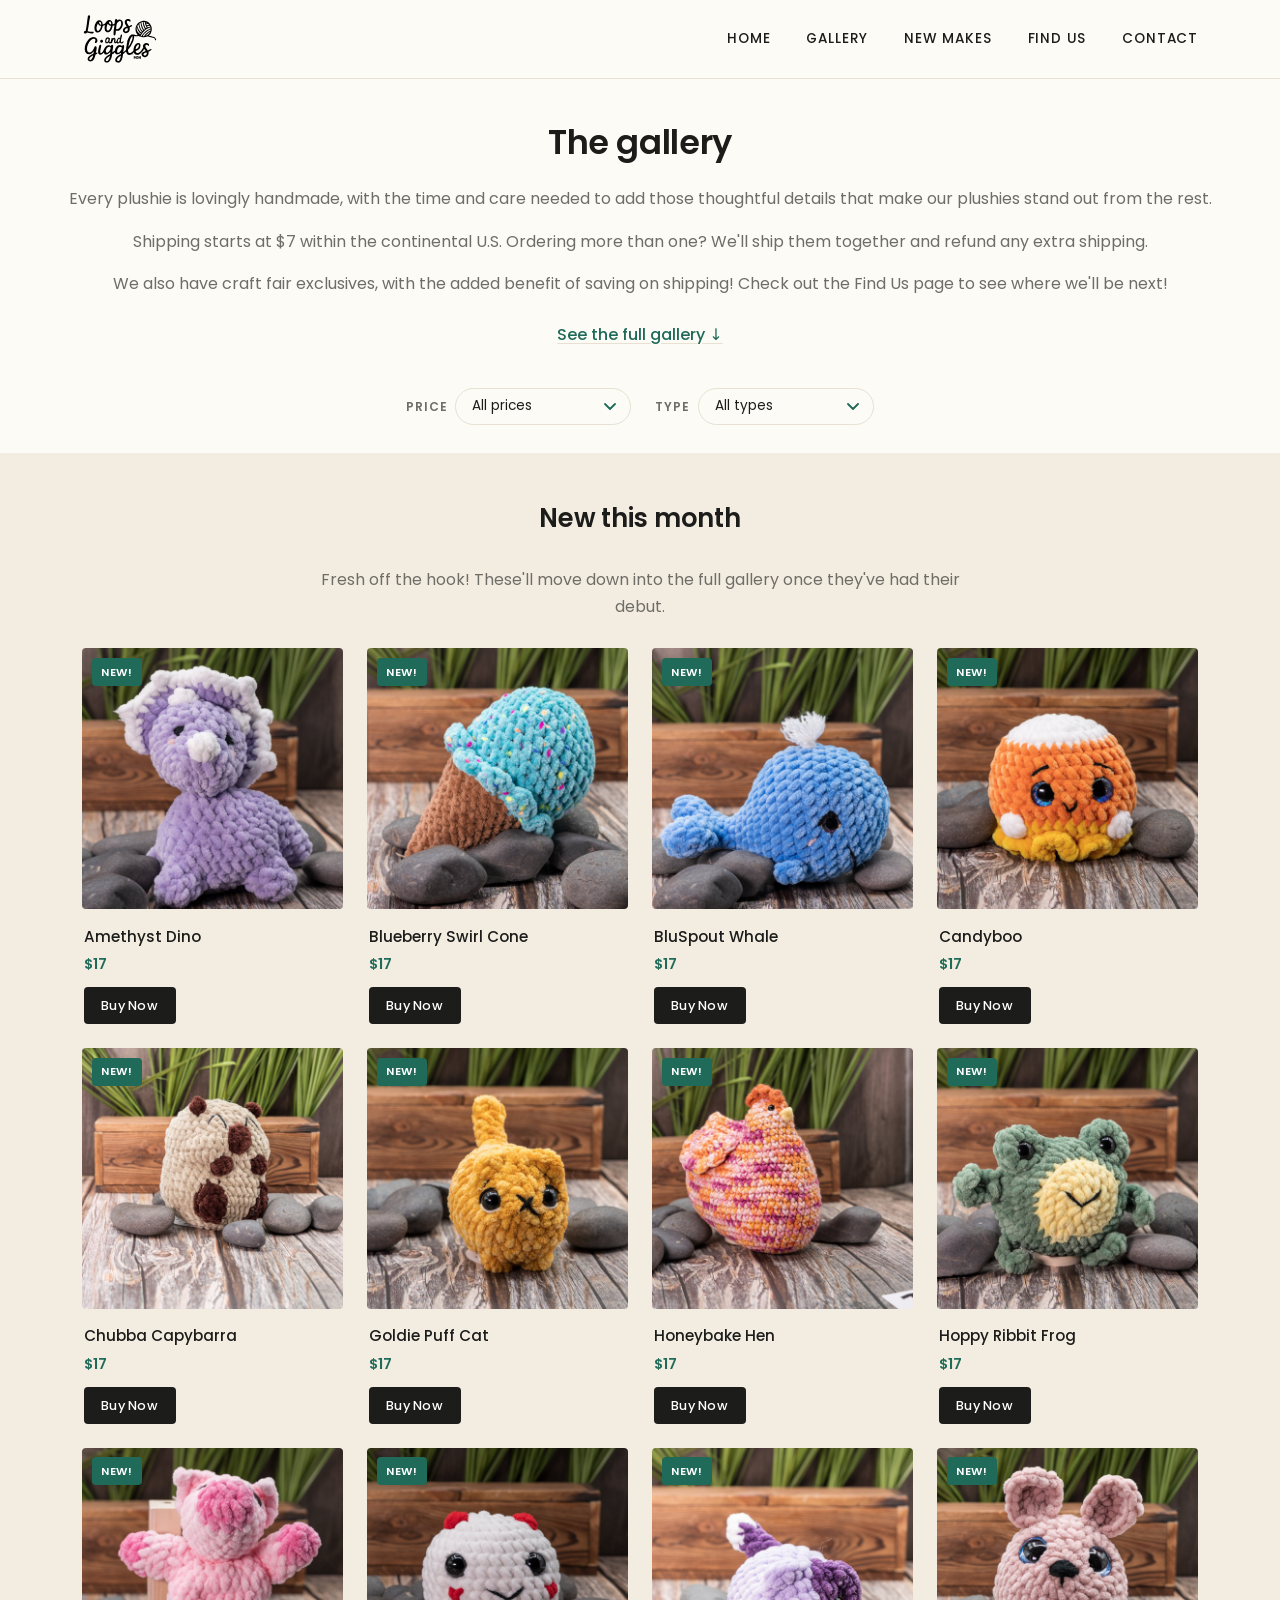
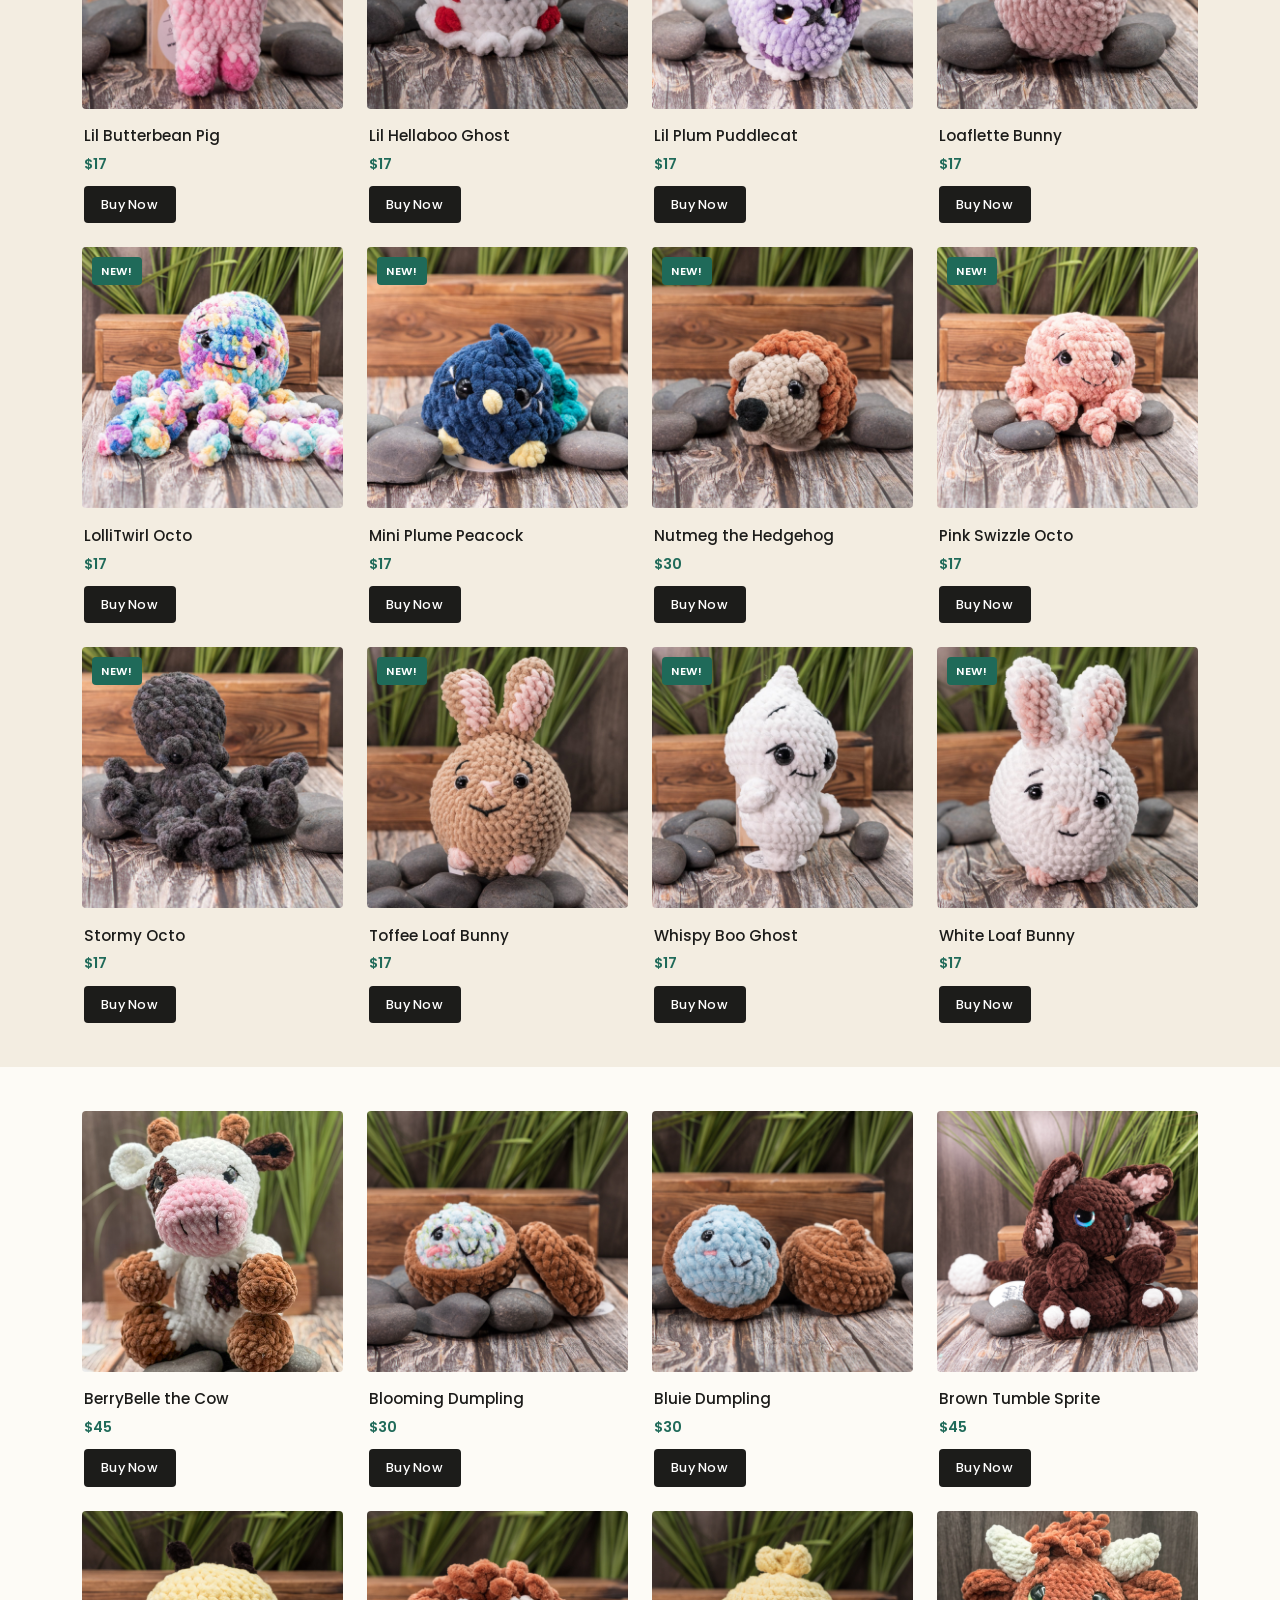
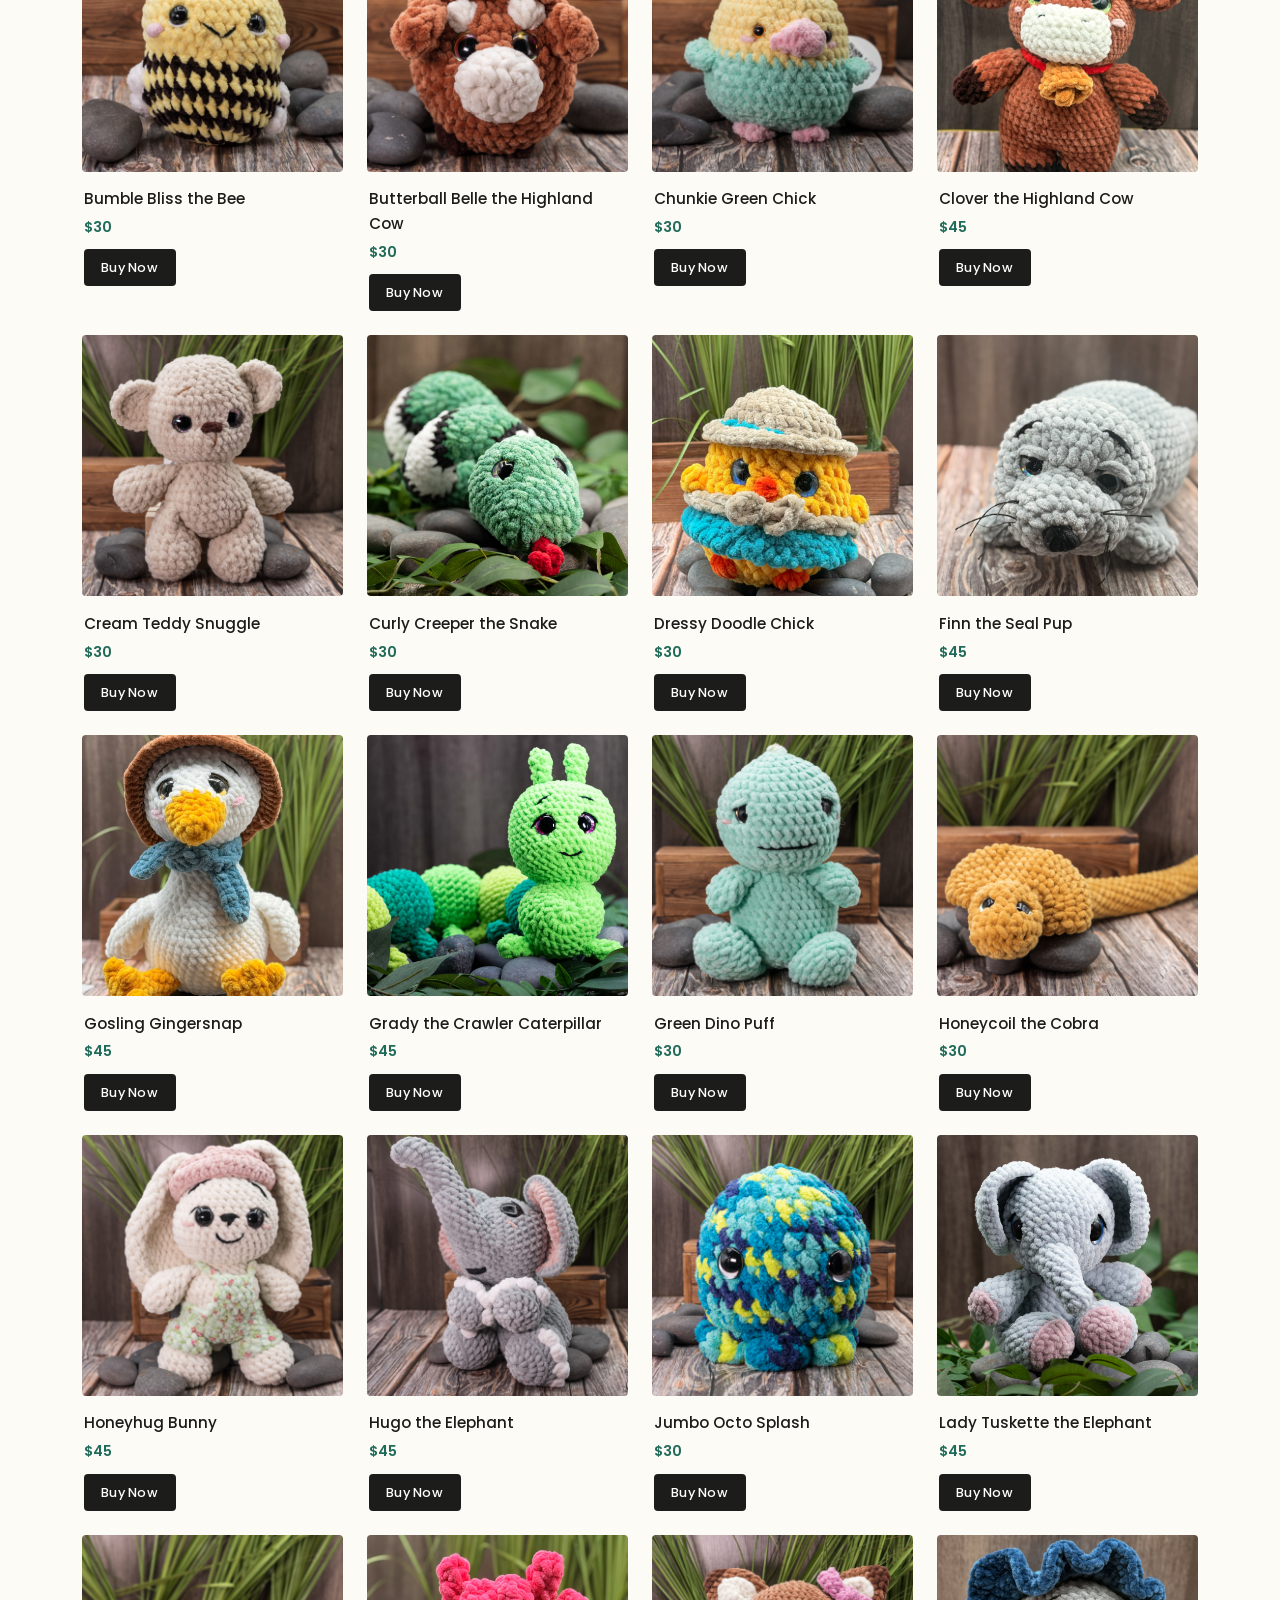
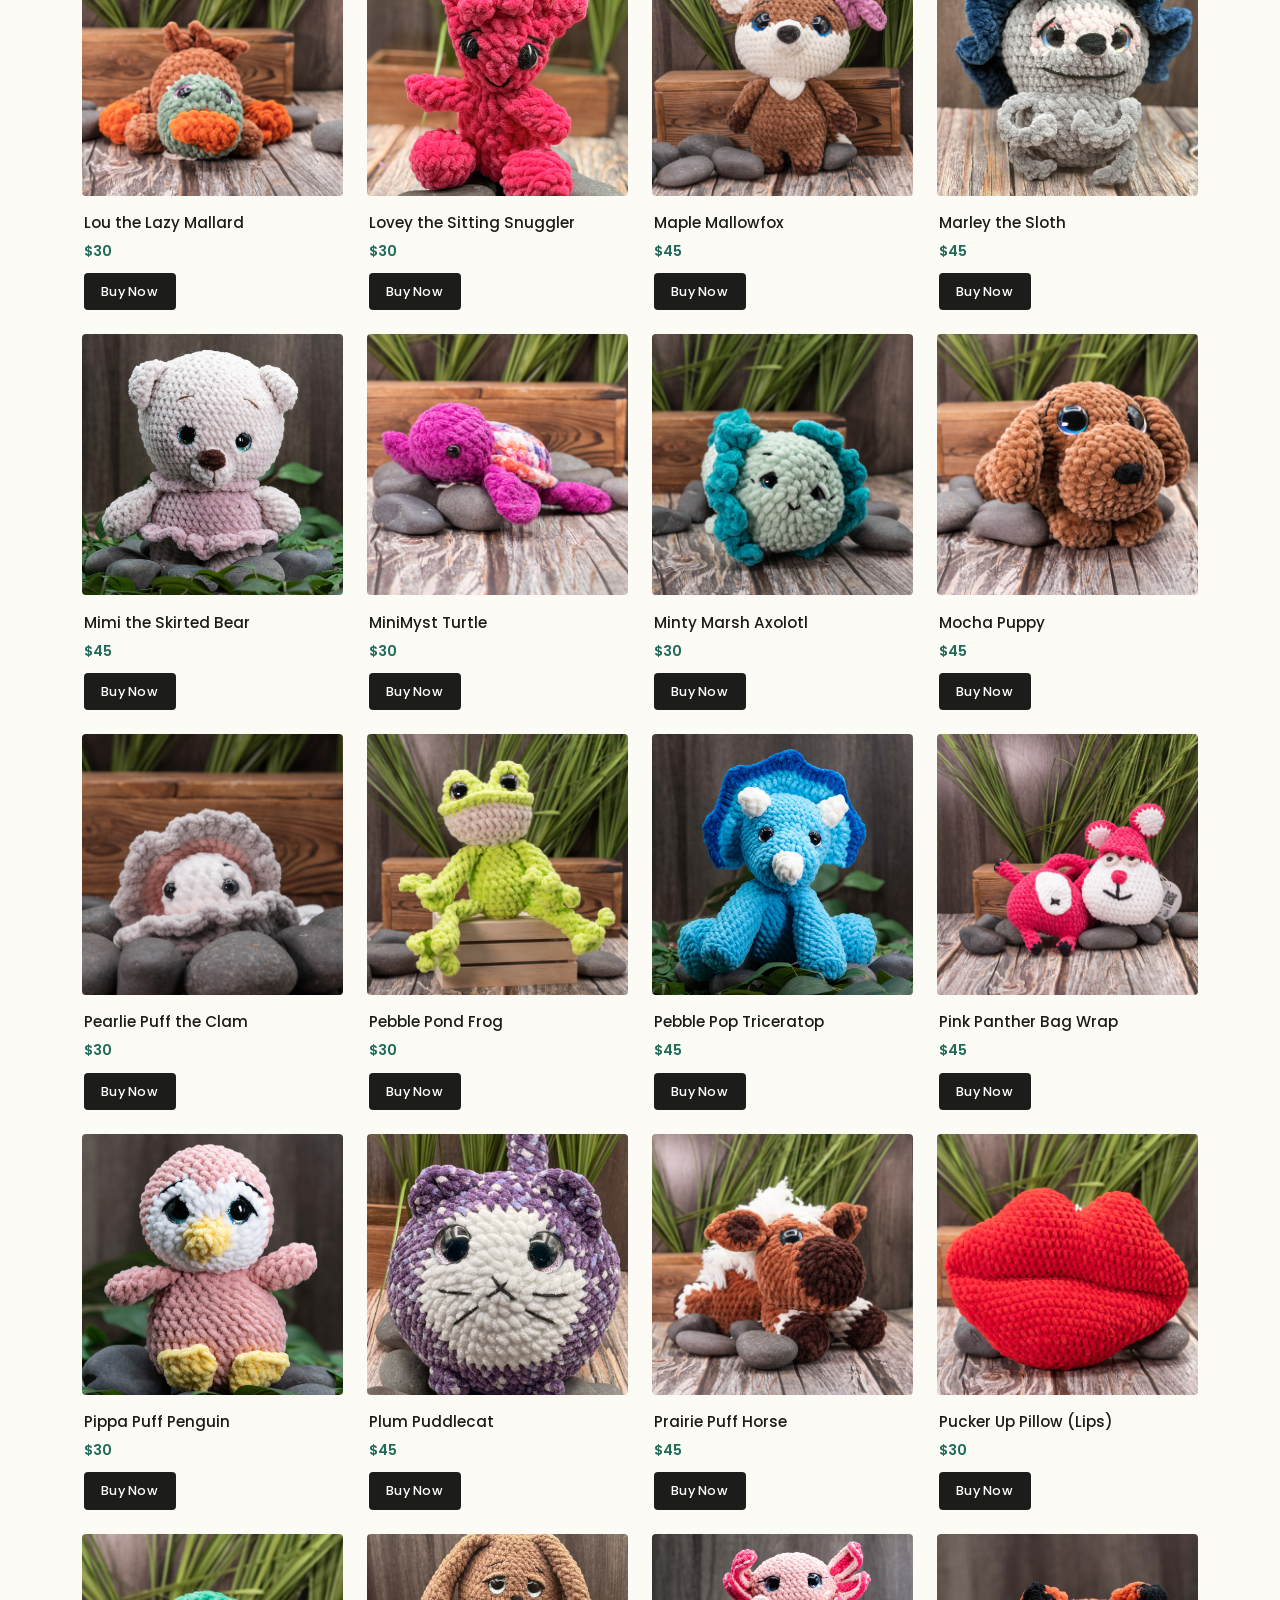
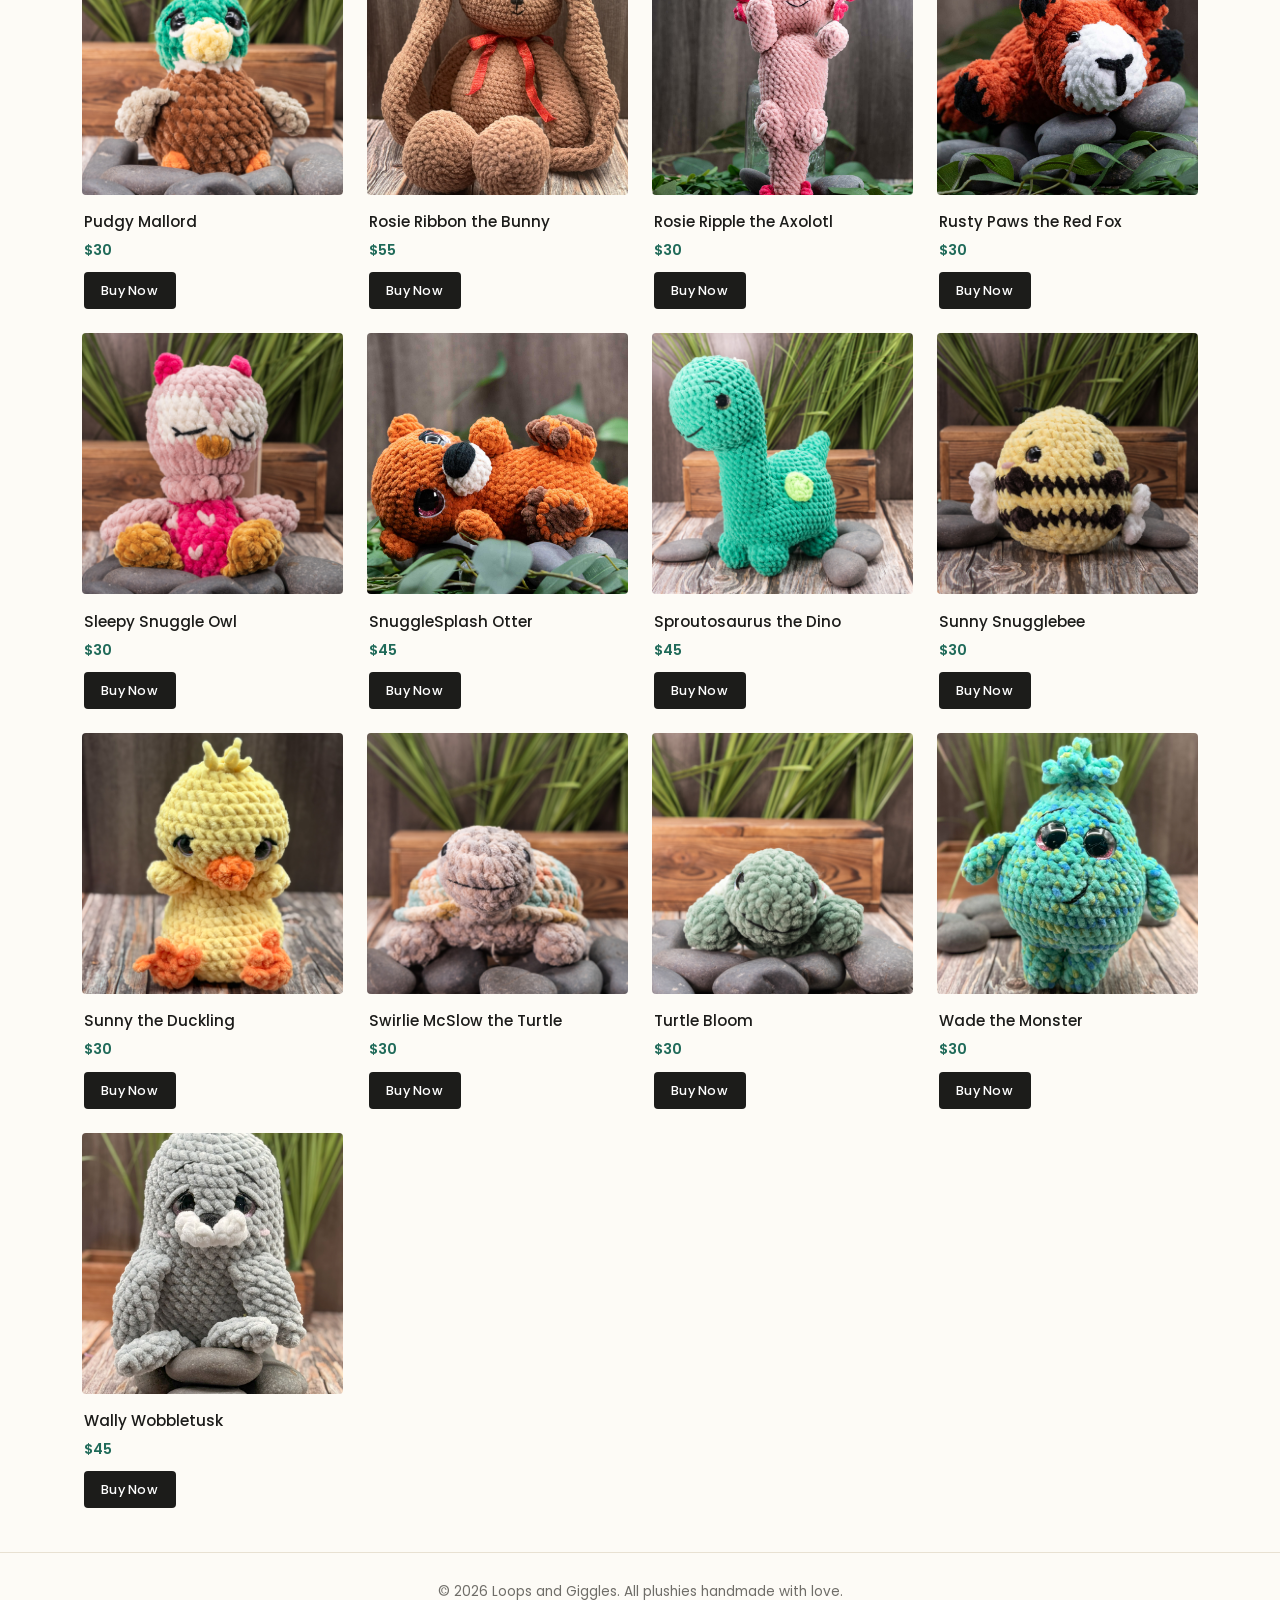
==== commit 949ae5df: "Add files via upload" ====
--- a/gallery.html
+++ b/gallery.html
@@ -30,8 +30,8 @@
 <div class="page-title">
   <h1>The gallery</h1>
   <p>Every plushie is lovingly handmade, with the time and care needed to add those thoughtful details that make our plushies stand out from the rest.</p>
+  <p>Shipping starts at $7 within the continental U.S. Ordering more than one? We'll ship them together and refund any extra shipping.</p>
   <p>We also have craft fair exclusives, with the added benefit of saving on shipping! Check out the <a href="index.html#fairs">Find Us</a> page to see where we'll be next!</p>
-  <p>Shipping starts at $7 within the continental U.S., with reduced rates for multiple items.</p>
   <p><a href="#full-gallery" class="new-makes-link">See the full gallery &darr;</a></p>
 </div>
 
--- a/style.css
+++ b/style.css
@@ -639,3 +639,67 @@
   }
   .hero-copy h1 { font-size: 2.1rem; }
 }
+
+/* Gallery filters */
+.gallery-filters {
+  max-width: 1180px;
+  margin: 0 auto;
+  padding: 1rem 2rem 1.75rem;
+  text-align: center;
+}
+
+.filter-selects {
+  display: flex;
+  flex-wrap: wrap;
+  justify-content: center;
+  gap: 0.75rem 1.5rem;
+}
+
+.filter-field {
+  display: flex;
+  align-items: center;
+  gap: 0.5rem;
+}
+
+.filter-label {
+  font-size: 0.75rem;
+  font-weight: 600;
+  letter-spacing: 0.08em;
+  text-transform: uppercase;
+  color: var(--ink-soft);
+}
+
+.filter-field select {
+  font: inherit;
+  font-size: 0.85rem;
+  color: var(--ink);
+  background-color: var(--bg);
+  border: 1px solid var(--border);
+  border-radius: 999px;
+  padding: 0.4rem 2.2rem 0.4rem 1rem;
+  min-width: 11rem;
+  cursor: pointer;
+  appearance: none;
+  -webkit-appearance: none;
+  background-image: url("data:image/svg+xml,%3Csvg xmlns='http://www.w3.org/2000/svg' width='12' height='8' viewBox='0 0 12 8'%3E%3Cpath d='M1 1l5 5 5-5' fill='none' stroke='%231f6a59' stroke-width='1.8' stroke-linecap='round' stroke-linejoin='round'/%3E%3C/svg%3E");
+  background-repeat: no-repeat;
+  background-position: right 0.9rem center;
+}
+
+.filter-field select:hover,
+.filter-field select:focus { border-color: var(--accent); outline: none; }
+
+.filter-empty {
+  margin: 1rem 0 0;
+  color: var(--ink-soft);
+}
+
+.product-card[hidden],
+section[hidden] { display: none; }
+
+@media (max-width: 480px) {
+  .gallery-filters { padding: 0.75rem 1rem 1.25rem; }
+  .filter-selects { flex-direction: column; align-items: stretch; }
+  .filter-field { justify-content: space-between; }
+  .filter-field select { flex: 1; min-width: 0; }
+}
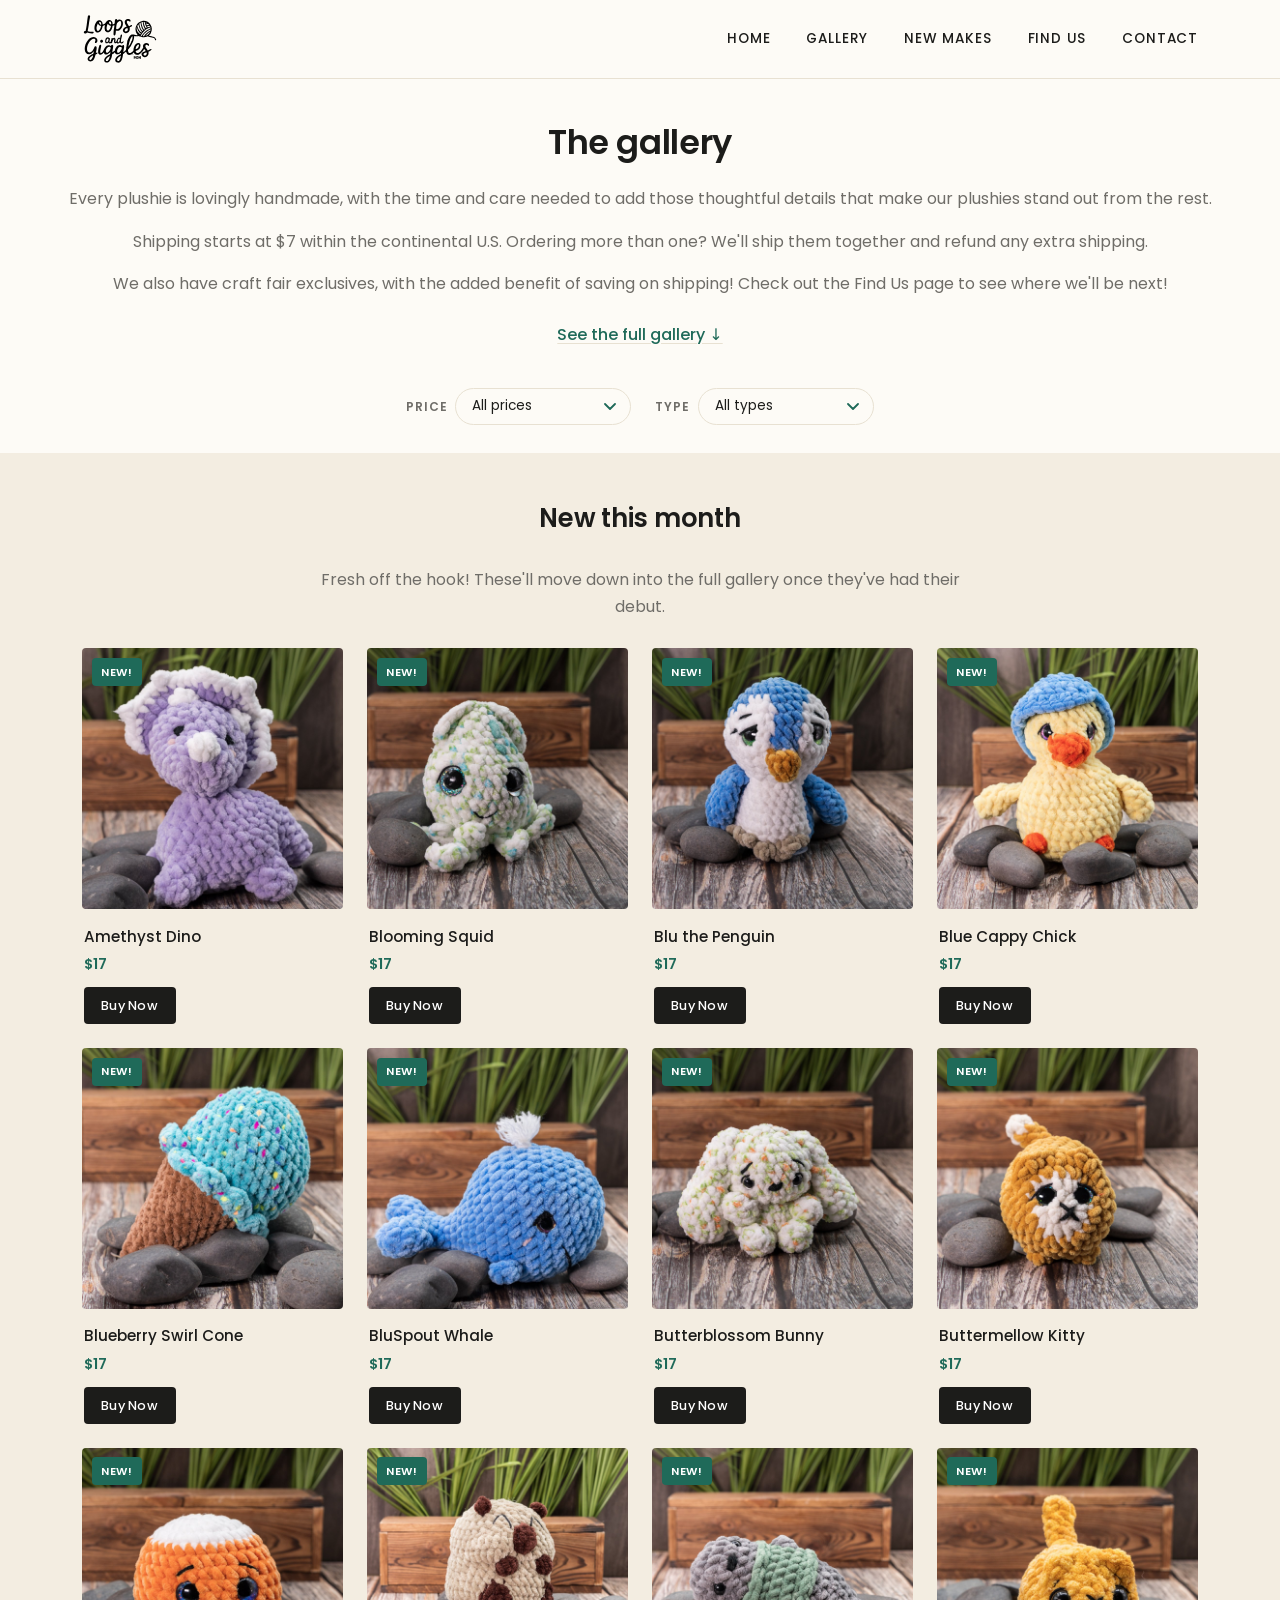
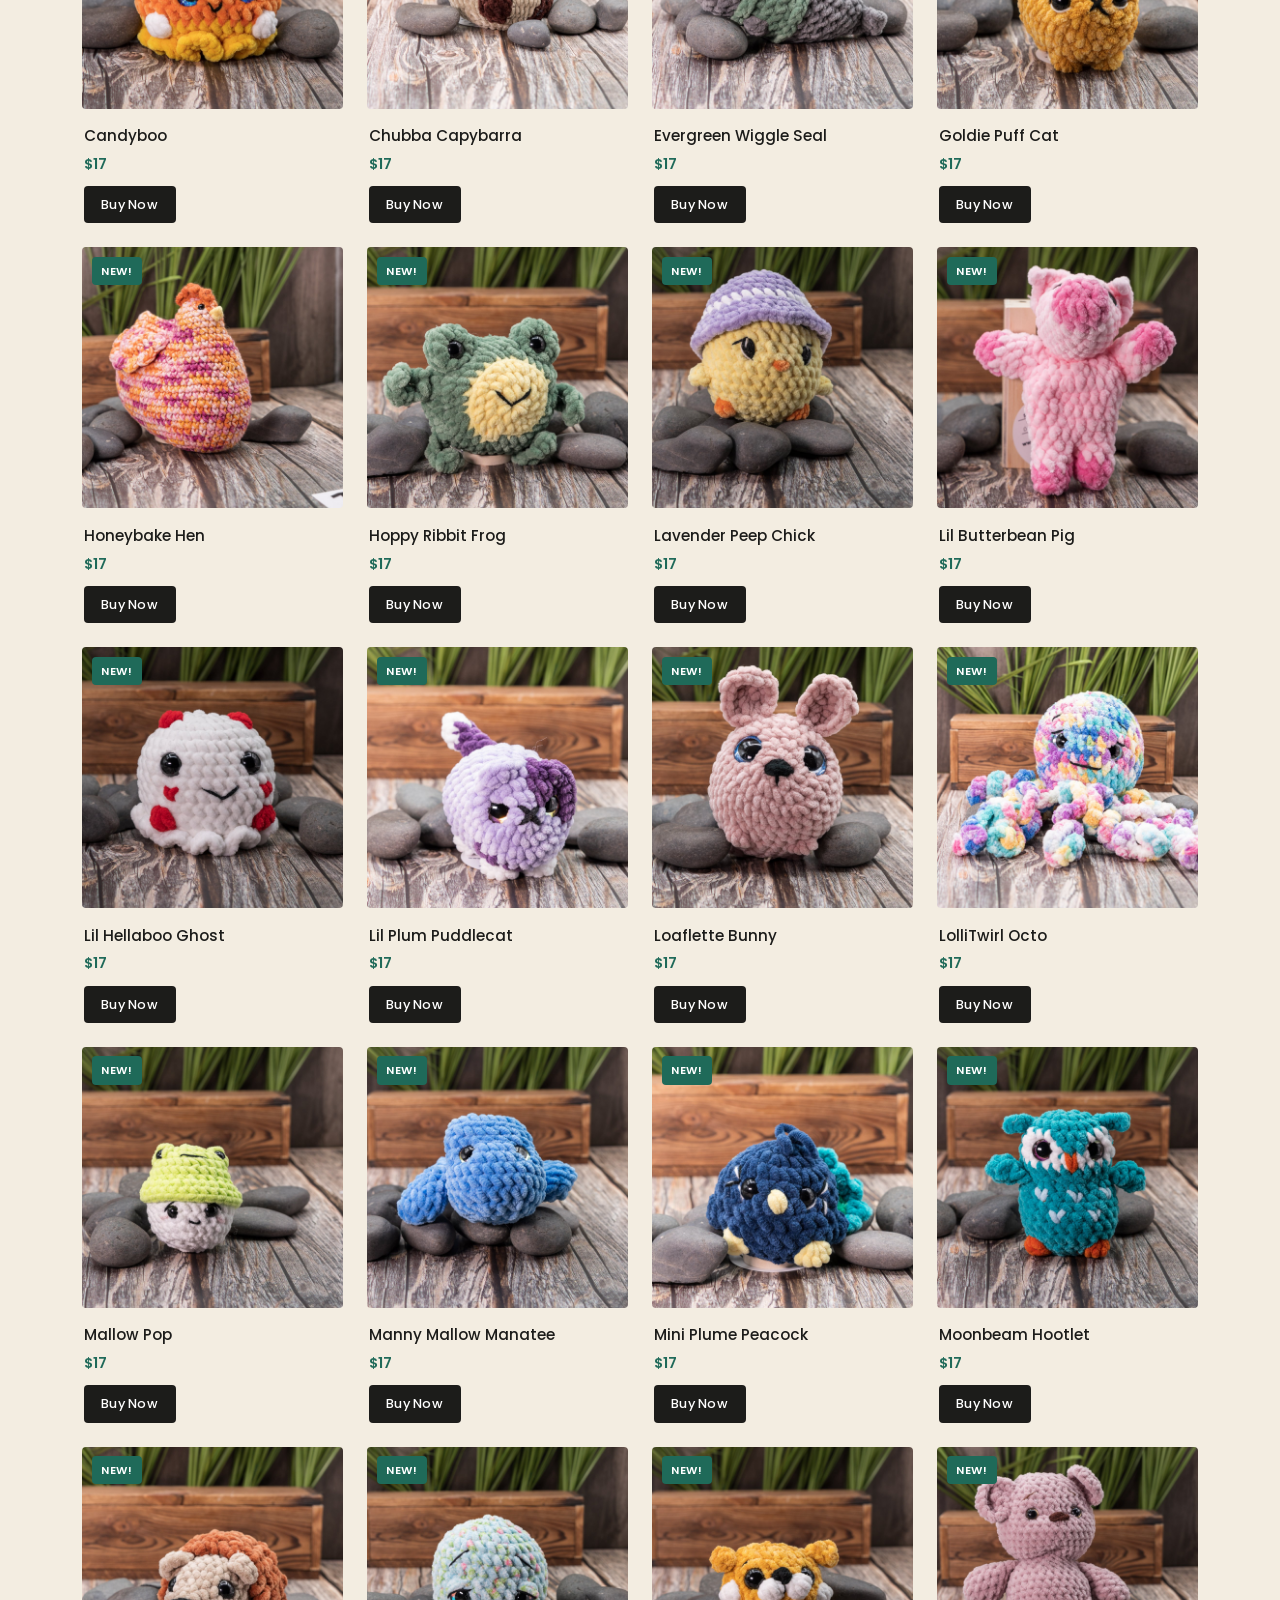
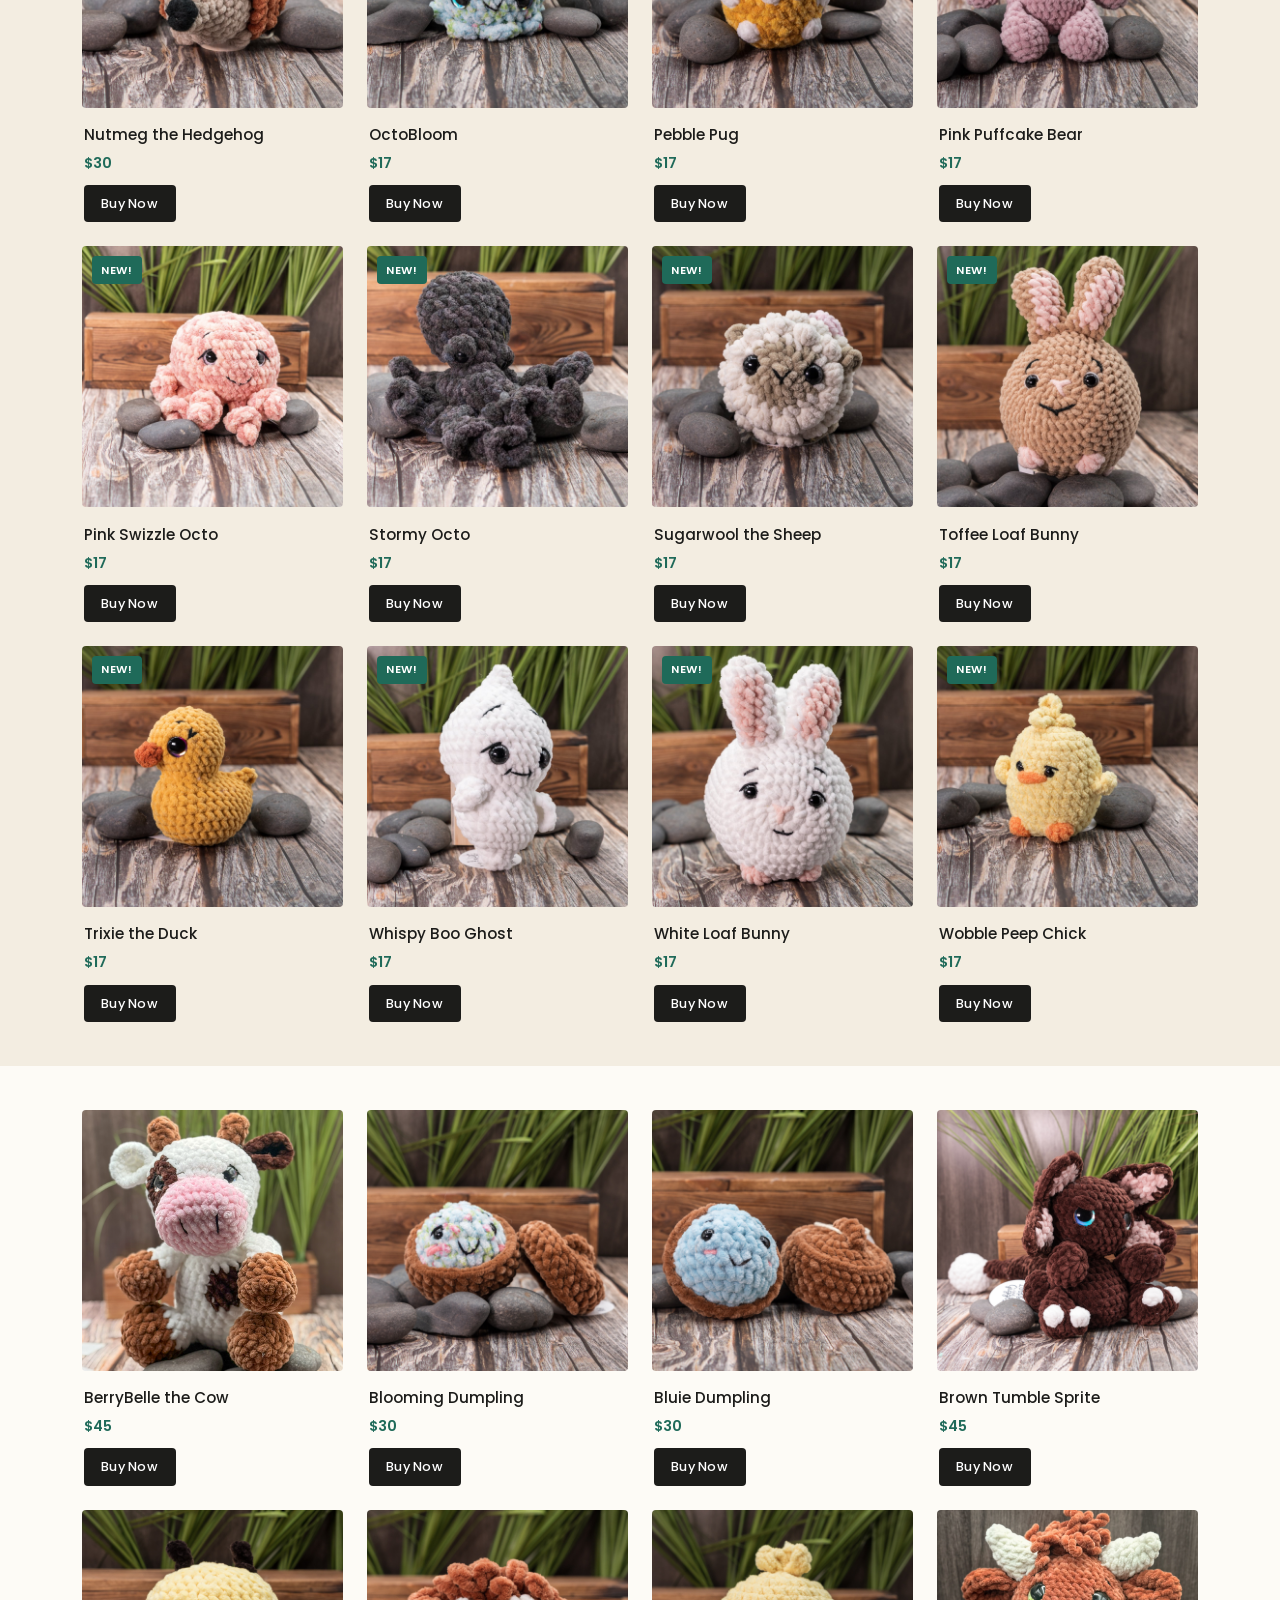
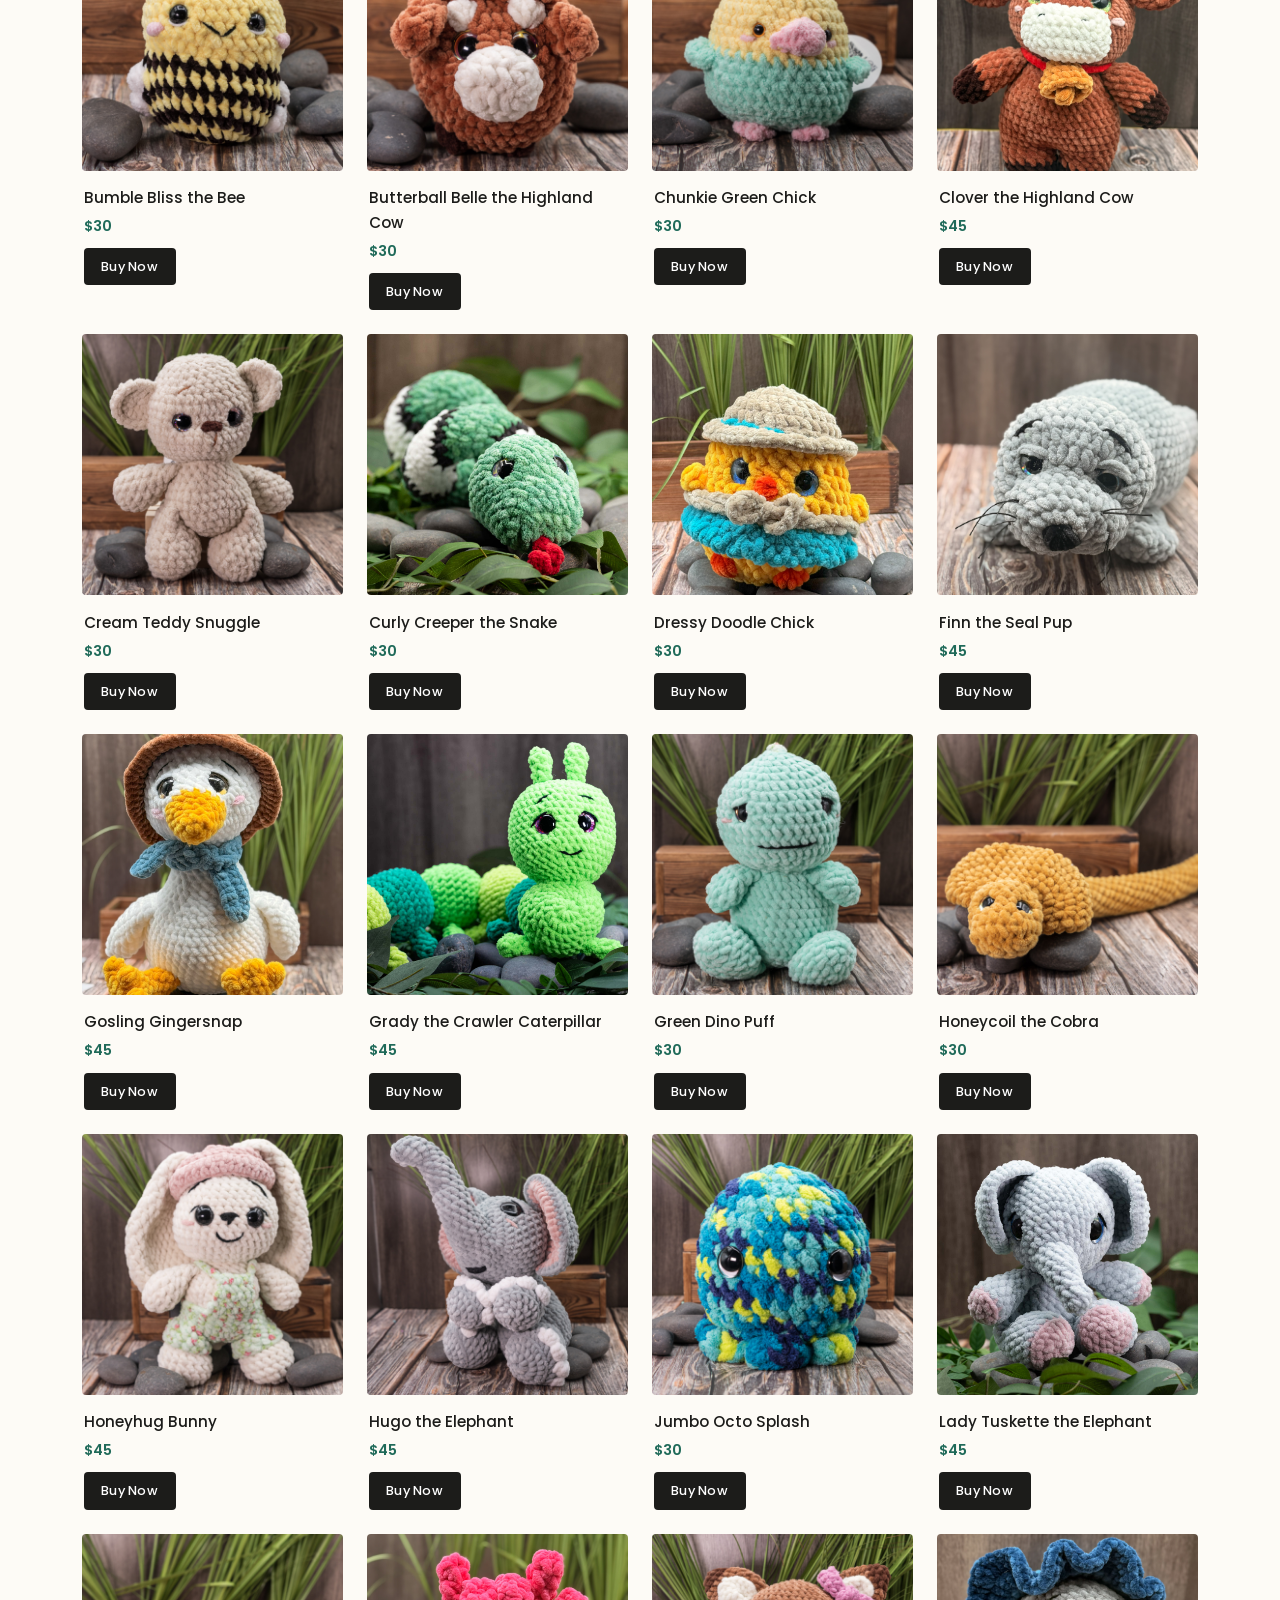
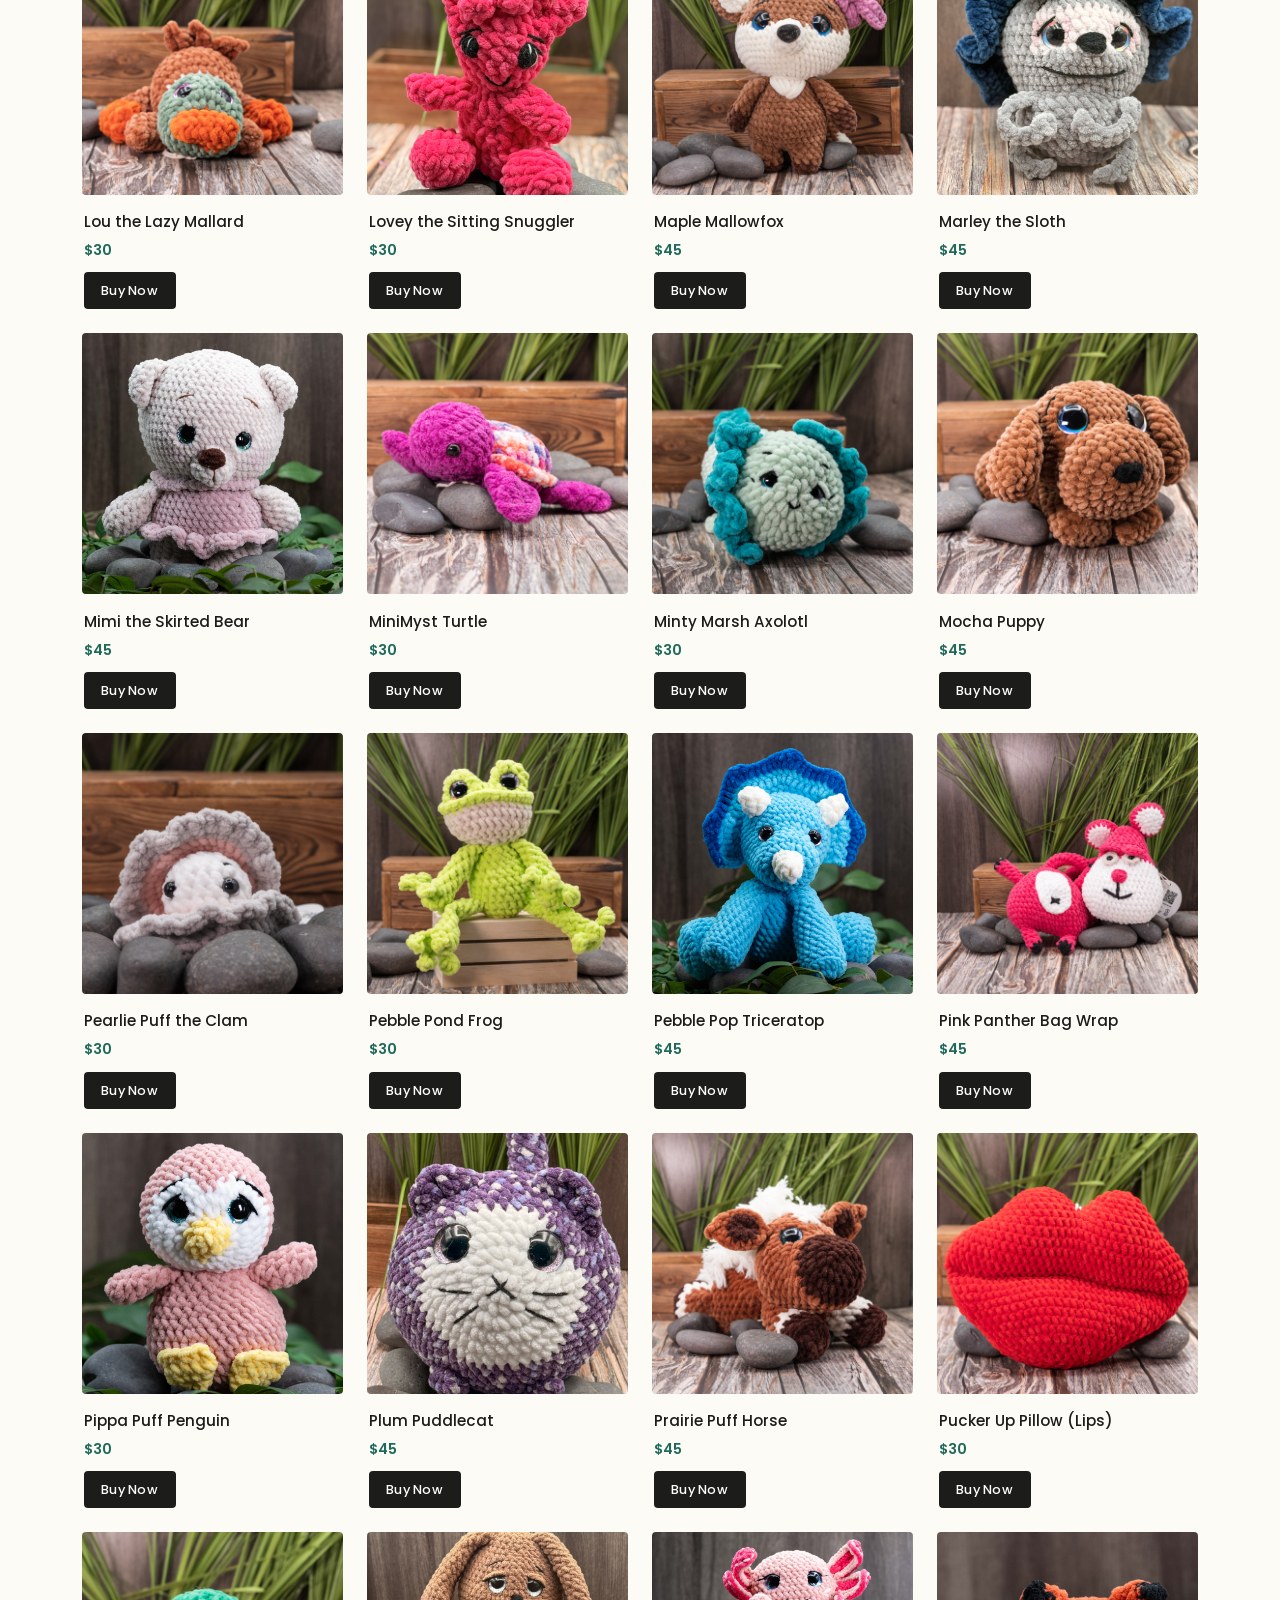
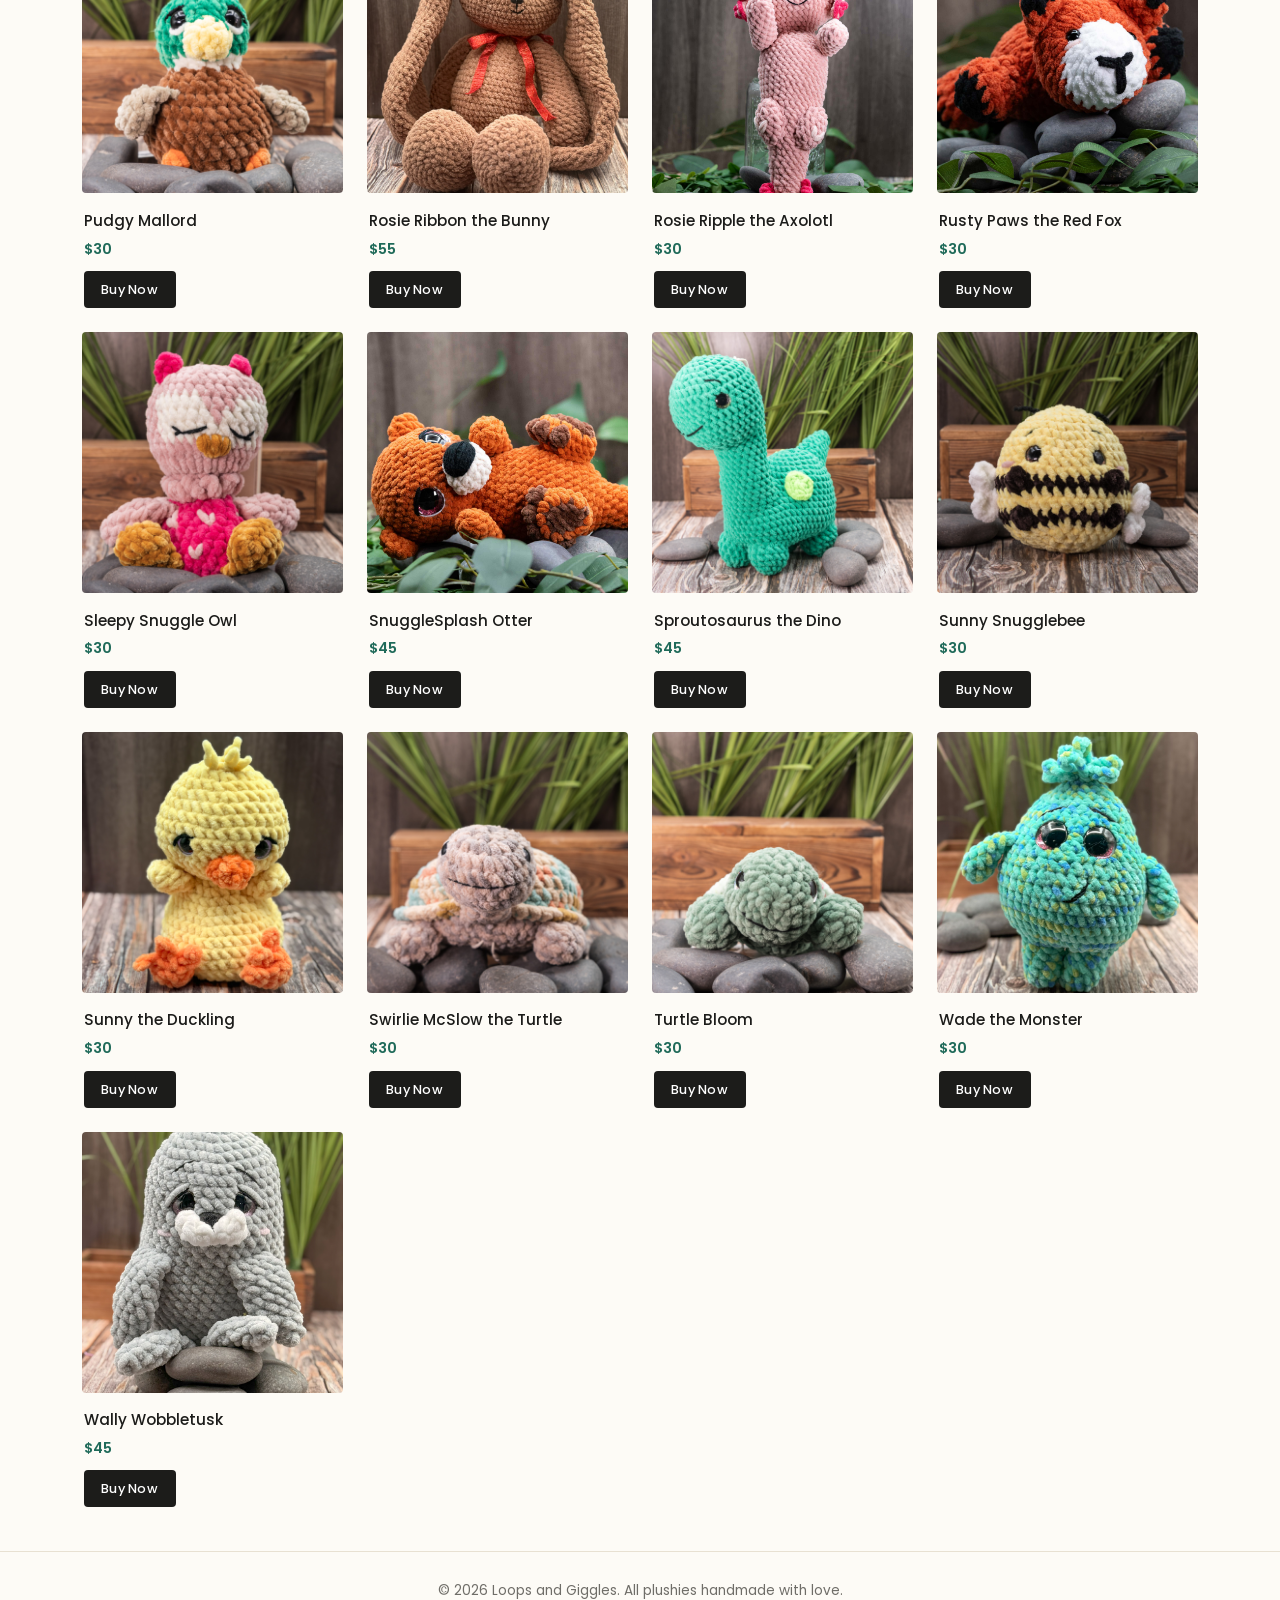
==== commit 215adce2: "Add files via upload" ====
--- a/gallery.html
+++ b/gallery.html
@@ -79,6 +79,33 @@
           <a class="btn-buy" href="https://square.link/u/UUVgo78V" target="_blank" rel="noopener">Buy Now</a>
         </div>
       </div>
+      <div class="product-card" data-type="sea-pond" data-photos="blooming-squid.jpg,blooming-squid-2.jpg,blooming-squid-3.jpg">
+        <span class="badge-new">New!</span>
+        <img src="blooming-squid.jpg" alt="Blooming Squid plushie">
+        <div class="product-info">
+          <h3>Blooming Squid</h3>
+          <p class="product-price">$17</p>
+          <a class="btn-buy" href="https://square.link/u/sWGKO5As" target="_blank" rel="noopener">Buy Now</a>
+        </div>
+      </div>
+      <div class="product-card" data-type="sea-pond" data-photos="blu-the-penguin.jpg,blu-the-penguin-2.jpg,blu-the-penguin-3.jpg">
+        <span class="badge-new">New!</span>
+        <img src="blu-the-penguin.jpg" alt="Blu the Penguin plushie">
+        <div class="product-info">
+          <h3>Blu the Penguin</h3>
+          <p class="product-price">$17</p>
+          <a class="btn-buy" href="https://square.link/u/dYVSB3p0" target="_blank" rel="noopener">Buy Now</a>
+        </div>
+      </div>
+      <div class="product-card" data-type="farm" data-photos="blue-cappy-chick.jpg,blue-cappy-chick-2.jpg,blue-cappy-chick-3.jpg">
+        <span class="badge-new">New!</span>
+        <img src="blue-cappy-chick.jpg" alt="Blue Cappy Chick plushie">
+        <div class="product-info">
+          <h3>Blue Cappy Chick</h3>
+          <p class="product-price">$17</p>
+          <a class="btn-buy" href="https://square.link/u/Esqmmyey" target="_blank" rel="noopener">Buy Now</a>
+        </div>
+      </div>
       <div class="product-card" data-type="spooky-sweet" data-photos="blueberry-swirl-cone.jpg,blueberry-swirl-cone-2.jpg">
         <span class="badge-new">New!</span>
         <img src="blueberry-swirl-cone.jpg" alt="Blueberry Swirl Cone plushie">
@@ -97,6 +124,24 @@
           <a class="btn-buy" href="https://square.link/u/75ohACoK" target="_blank" rel="noopener">Buy Now</a>
         </div>
       </div>
+      <div class="product-card" data-type="bunnies-bears" data-photos="butterblossom-bunny.jpg,butterblossom-bunny-2.jpg,butterblossom-bunny-3.jpg">
+        <span class="badge-new">New!</span>
+        <img src="butterblossom-bunny.jpg" alt="Butterblossom Bunny plushie">
+        <div class="product-info">
+          <h3>Butterblossom Bunny</h3>
+          <p class="product-price">$17</p>
+          <a class="btn-buy" href="https://square.link/u/mAbjsaiI" target="_blank" rel="noopener">Buy Now</a>
+        </div>
+      </div>
+      <div class="product-card" data-type="cats-pups" data-photos="buttermellow-kitty.jpg,buttermellow-kitty-2.jpg,buttermellow-kitty-3.jpg">
+        <span class="badge-new">New!</span>
+        <img src="buttermellow-kitty.jpg" alt="Buttermellow Kitty plushie">
+        <div class="product-info">
+          <h3>Buttermellow Kitty</h3>
+          <p class="product-price">$17</p>
+          <a class="btn-buy" href="https://square.link/u/EAF0bqKN" target="_blank" rel="noopener">Buy Now</a>
+        </div>
+      </div>
       <div class="product-card" data-type="spooky-sweet" data-photos="candyboo-ghost.jpg,candyboo-ghost-2.jpg,candyboo-ghost-3.jpg">
         <span class="badge-new">New!</span>
         <img src="candyboo-ghost.jpg" alt="Candyboo plushie">
@@ -115,6 +160,15 @@
           <a class="btn-buy" href="https://square.link/u/YIq6BXYJ" target="_blank" rel="noopener">Buy Now</a>
         </div>
       </div>
+      <div class="product-card" data-type="sea-pond" data-photos="evergreen-wiggle-seal.jpg,evergreen-wiggle-seal-2.jpg,evergreen-wiggle-seal-3.jpg">
+        <span class="badge-new">New!</span>
+        <img src="evergreen-wiggle-seal.jpg" alt="Evergreen Wiggle Seal plushie">
+        <div class="product-info">
+          <h3>Evergreen Wiggle Seal</h3>
+          <p class="product-price">$17</p>
+          <a class="btn-buy" href="https://square.link/u/6arABafv" target="_blank" rel="noopener">Buy Now</a>
+        </div>
+      </div>
       <div class="product-card" data-type="cats-pups" data-photos="goldie-puff-cat.jpg,goldie-puff-cat-2.jpg,goldie-puff-cat-3.jpg">
         <span class="badge-new">New!</span>
         <img src="goldie-puff-cat.jpg" alt="Goldie Puff Cat plushie">
@@ -142,6 +196,15 @@
           <a class="btn-buy" href="https://square.link/u/uJpGpjT8" target="_blank" rel="noopener">Buy Now</a>
         </div>
       </div>
+      <div class="product-card" data-type="farm" data-photos="lavender-peep-chick.jpg,lavender-peep-chick-2.jpg,lavender-peep-chick-3.jpg">
+        <span class="badge-new">New!</span>
+        <img src="lavender-peep-chick.jpg" alt="Lavender Peep Chick plushie">
+        <div class="product-info">
+          <h3>Lavender Peep Chick</h3>
+          <p class="product-price">$17</p>
+          <a class="btn-buy" href="https://square.link/u/rm4suy5j" target="_blank" rel="noopener">Buy Now</a>
+        </div>
+      </div>
       <div class="product-card" data-type="farm" data-photos="lil-butterbean-pig.jpg,lil-butterbean-pig-2.jpg,lil-butterbean-pig-3.jpg">
         <span class="badge-new">New!</span>
         <img src="lil-butterbean-pig.jpg" alt="Lil Butterbean Pig plushie">
@@ -187,6 +250,24 @@
           <a class="btn-buy" href="https://square.link/u/2ky1LBbf" target="_blank" rel="noopener">Buy Now</a>
         </div>
       </div>
+      <div class="product-card" data-type="spooky-sweet" data-photos="mallow-pop.jpg,mallow-pop-2.jpg,mallow-pop-3.jpg">
+        <span class="badge-new">New!</span>
+        <img src="mallow-pop.jpg" alt="Mallow Pop plushie">
+        <div class="product-info">
+          <h3>Mallow Pop</h3>
+          <p class="product-price">$17</p>
+          <a class="btn-buy" href="https://square.link/u/TZclnRN1" target="_blank" rel="noopener">Buy Now</a>
+        </div>
+      </div>
+      <div class="product-card" data-type="sea-pond" data-photos="manny-mallow-manatee.jpg,manny-mallow-manatee-2.jpg,manny-mallow-manatee-3.jpg">
+        <span class="badge-new">New!</span>
+        <img src="manny-mallow-manatee.jpg" alt="Manny Mallow Manatee plushie">
+        <div class="product-info">
+          <h3>Manny Mallow Manatee</h3>
+          <p class="product-price">$17</p>
+          <a class="btn-buy" href="https://square.link/u/Hu1F0ev6" target="_blank" rel="noopener">Buy Now</a>
+        </div>
+      </div>
       <div class="product-card" data-type="woodland-wild" data-photos="mini-plume-peacock.jpg,mini-plume-peacock-2.jpg,mini-plume-peacock-3.jpg">
         <span class="badge-new">New!</span>
         <img src="mini-plume-peacock.jpg" alt="Mini Plume Peacock plushie">
@@ -196,6 +277,15 @@
           <a class="btn-buy" href="https://square.link/u/gnUq1qBG" target="_blank" rel="noopener">Buy Now</a>
         </div>
       </div>
+      <div class="product-card" data-type="woodland-wild" data-photos="moonbeam-hootlet.jpg,moonbeam-hootlet-2.jpg,moonbeam-hootlet-3.jpg">
+        <span class="badge-new">New!</span>
+        <img src="moonbeam-hootlet.jpg" alt="Moonbeam Hootlet plushie">
+        <div class="product-info">
+          <h3>Moonbeam Hootlet</h3>
+          <p class="product-price">$17</p>
+          <a class="btn-buy" href="https://square.link/u/1lm5UAvA" target="_blank" rel="noopener">Buy Now</a>
+        </div>
+      </div>
       <div class="product-card" data-type="woodland-wild" data-photos="nutmeg-the-hedgehog.jpg,nutmeg-the-hedgehog-2.jpg,nutmeg-the-hedgehog-3.jpg">
         <span class="badge-new">New!</span>
         <img src="nutmeg-the-hedgehog.jpg" alt="Nutmeg the Hedgehog plushie">
@@ -205,6 +295,33 @@
           <a class="btn-buy" href="https://square.link/u/N2k36CnU" target="_blank" rel="noopener">Buy Now</a>
         </div>
       </div>
+      <div class="product-card" data-type="sea-pond" data-photos="octobloom.jpg,octobloom-2.jpg,octobloom-3.jpg">
+        <span class="badge-new">New!</span>
+        <img src="octobloom.jpg" alt="OctoBloom plushie">
+        <div class="product-info">
+          <h3>OctoBloom</h3>
+          <p class="product-price">$17</p>
+          <a class="btn-buy" href="https://square.link/u/3PhSSEeS" target="_blank" rel="noopener">Buy Now</a>
+        </div>
+      </div>
+      <div class="product-card" data-type="cats-pups" data-photos="pebble-pug.jpg,pebble-pug-2.jpg,pebble-pug-3.jpg">
+        <span class="badge-new">New!</span>
+        <img src="pebble-pug.jpg" alt="Pebble Pug plushie">
+        <div class="product-info">
+          <h3>Pebble Pug</h3>
+          <p class="product-price">$17</p>
+          <a class="btn-buy" href="https://square.link/u/7yTebVHC" target="_blank" rel="noopener">Buy Now</a>
+        </div>
+      </div>
+      <div class="product-card" data-type="bunnies-bears" data-photos="pink-puffcake-bear.jpg,pink-puffcake-bear-2.jpg,pink-puffcake-bear-3.jpg">
+        <span class="badge-new">New!</span>
+        <img src="pink-puffcake-bear.jpg" alt="Pink Puffcake Bear plushie">
+        <div class="product-info">
+          <h3>Pink Puffcake Bear</h3>
+          <p class="product-price">$17</p>
+          <a class="btn-buy" href="https://square.link/u/cfHfJVZD" target="_blank" rel="noopener">Buy Now</a>
+        </div>
+      </div>
       <div class="product-card" data-type="sea-pond" data-photos="pink-swizzle-octo.jpg,pink-swizzle-octo-2.jpg,pink-swizzle-octo-3.jpg">
         <span class="badge-new">New!</span>
         <img src="pink-swizzle-octo.jpg" alt="Pink Swizzle Octo plushie">
@@ -223,6 +340,15 @@
           <a class="btn-buy" href="https://square.link/u/RTgPWijd" target="_blank" rel="noopener">Buy Now</a>
         </div>
       </div>
+      <div class="product-card" data-type="farm" data-photos="sugarwool-the-sheep.jpg,sugarwool-the-sheep-2.jpg,sugarwool-the-sheep-3.jpg">
+        <span class="badge-new">New!</span>
+        <img src="sugarwool-the-sheep.jpg" alt="Sugarwool the Sheep plushie">
+        <div class="product-info">
+          <h3>Sugarwool the Sheep</h3>
+          <p class="product-price">$17</p>
+          <a class="btn-buy" href="https://square.link/u/ubuSrp6q" target="_blank" rel="noopener">Buy Now</a>
+        </div>
+      </div>
       <div class="product-card" data-type="bunnies-bears" data-photos="toffee-loaf-bunny.jpg,toffee-loaf-bunny-2.jpg,toffee-loaf-bunny-3.jpg">
         <span class="badge-new">New!</span>
         <img src="toffee-loaf-bunny.jpg" alt="Toffee Loaf Bunny plushie">
@@ -232,6 +358,15 @@
           <a class="btn-buy" href="https://square.link/u/xNegrlP7" target="_blank" rel="noopener">Buy Now</a>
         </div>
       </div>
+      <div class="product-card" data-type="farm" data-photos="trixie-the-duck.jpg,trixie-the-duck-2.jpg,trixie-the-duck-3.jpg">
+        <span class="badge-new">New!</span>
+        <img src="trixie-the-duck.jpg" alt="Trixie the Duck plushie">
+        <div class="product-info">
+          <h3>Trixie the Duck</h3>
+          <p class="product-price">$17</p>
+          <a class="btn-buy" href="https://square.link/u/kSAIiyVW" target="_blank" rel="noopener">Buy Now</a>
+        </div>
+      </div>
       <div class="product-card" data-type="spooky-sweet" data-photos="whispy-boo-ghost.jpg,whispy-boo-ghost-2.jpg,whispy-boo-ghost-3.jpg">
         <span class="badge-new">New!</span>
         <img src="whispy-boo-ghost.jpg" alt="Whispy Boo Ghost plushie">
@@ -248,6 +383,15 @@
           <h3>White Loaf Bunny</h3>
           <p class="product-price">$17</p>
           <a class="btn-buy" href="https://square.link/u/qqVJgBw1" target="_blank" rel="noopener">Buy Now</a>
+        </div>
+      </div>
+      <div class="product-card" data-type="farm" data-photos="wobble-peep-chick.jpg,wobble-peep-chick-2.jpg,wobble-peep-chick-3.jpg">
+        <span class="badge-new">New!</span>
+        <img src="wobble-peep-chick.jpg" alt="Wobble Peep Chick plushie">
+        <div class="product-info">
+          <h3>Wobble Peep Chick</h3>
+          <p class="product-price">$17</p>
+          <a class="btn-buy" href="https://square.link/u/xzDKlsNf" target="_blank" rel="noopener">Buy Now</a>
         </div>
       </div>
 
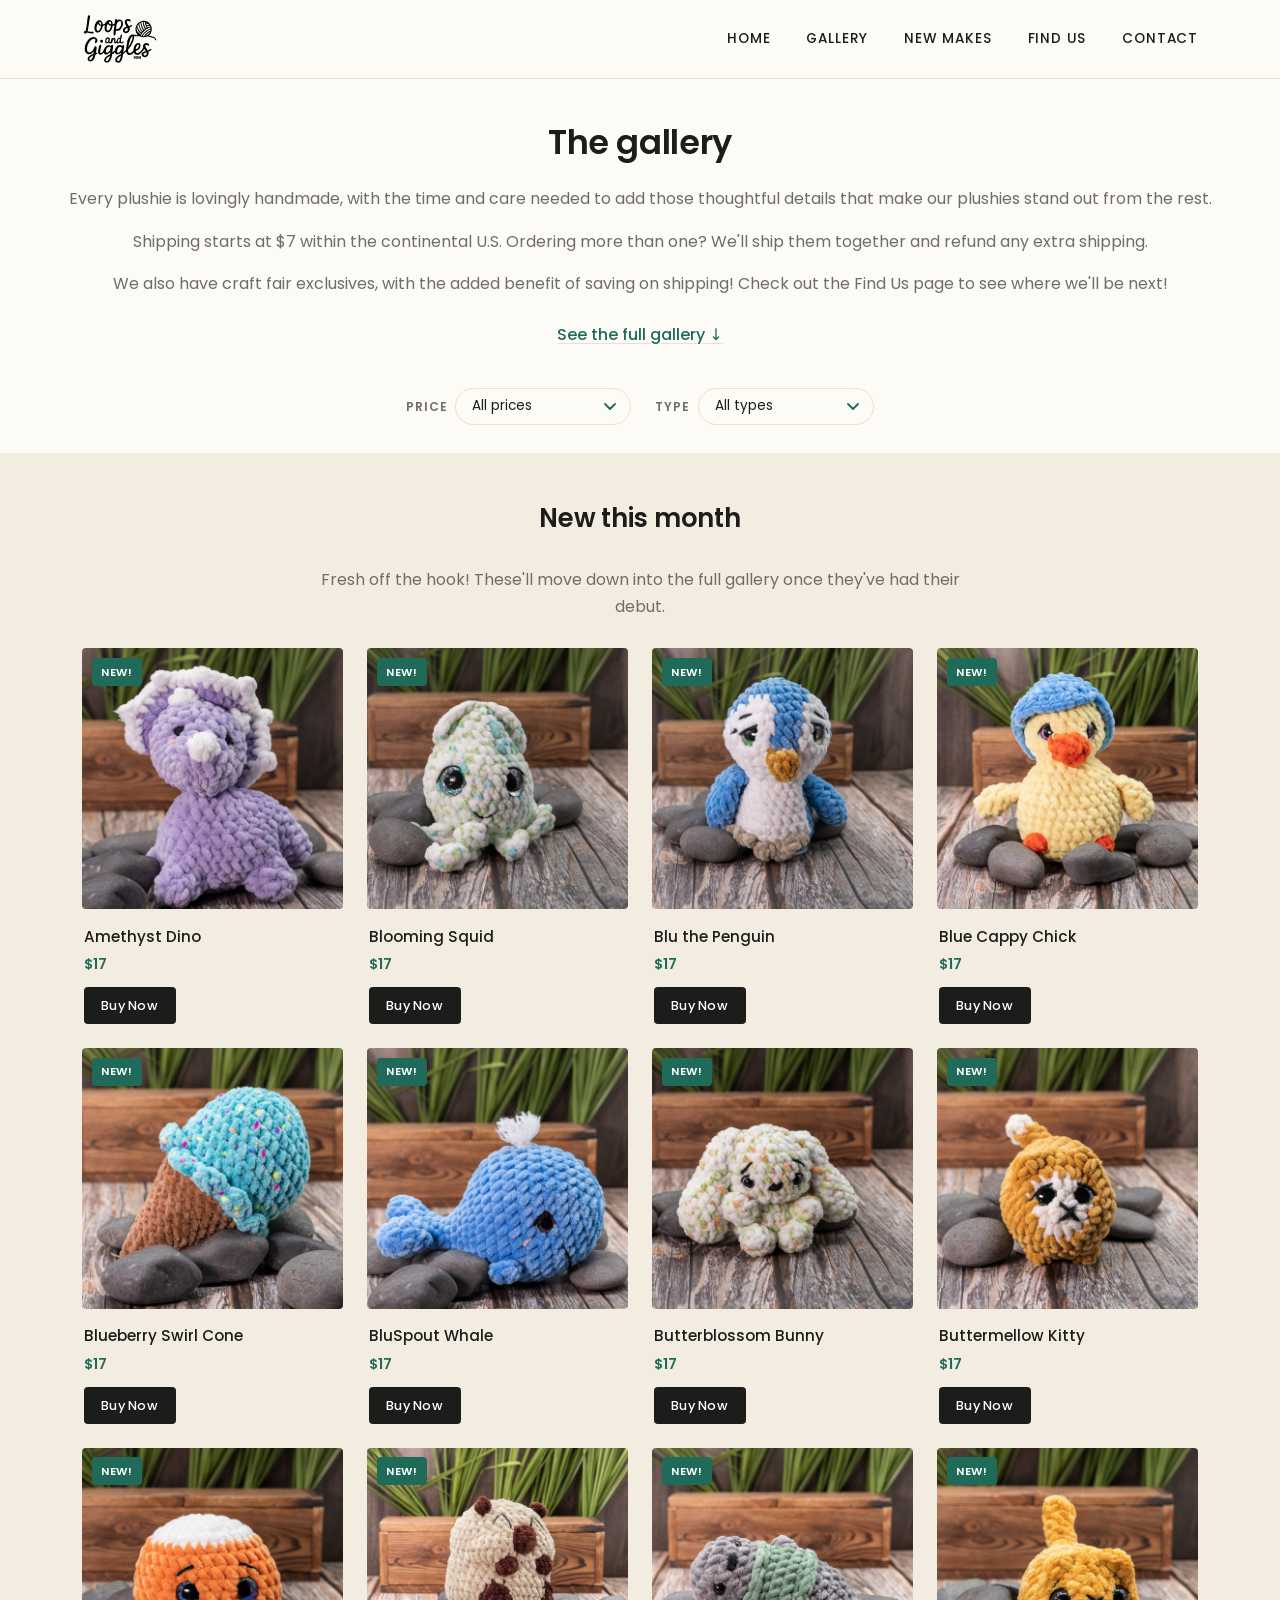
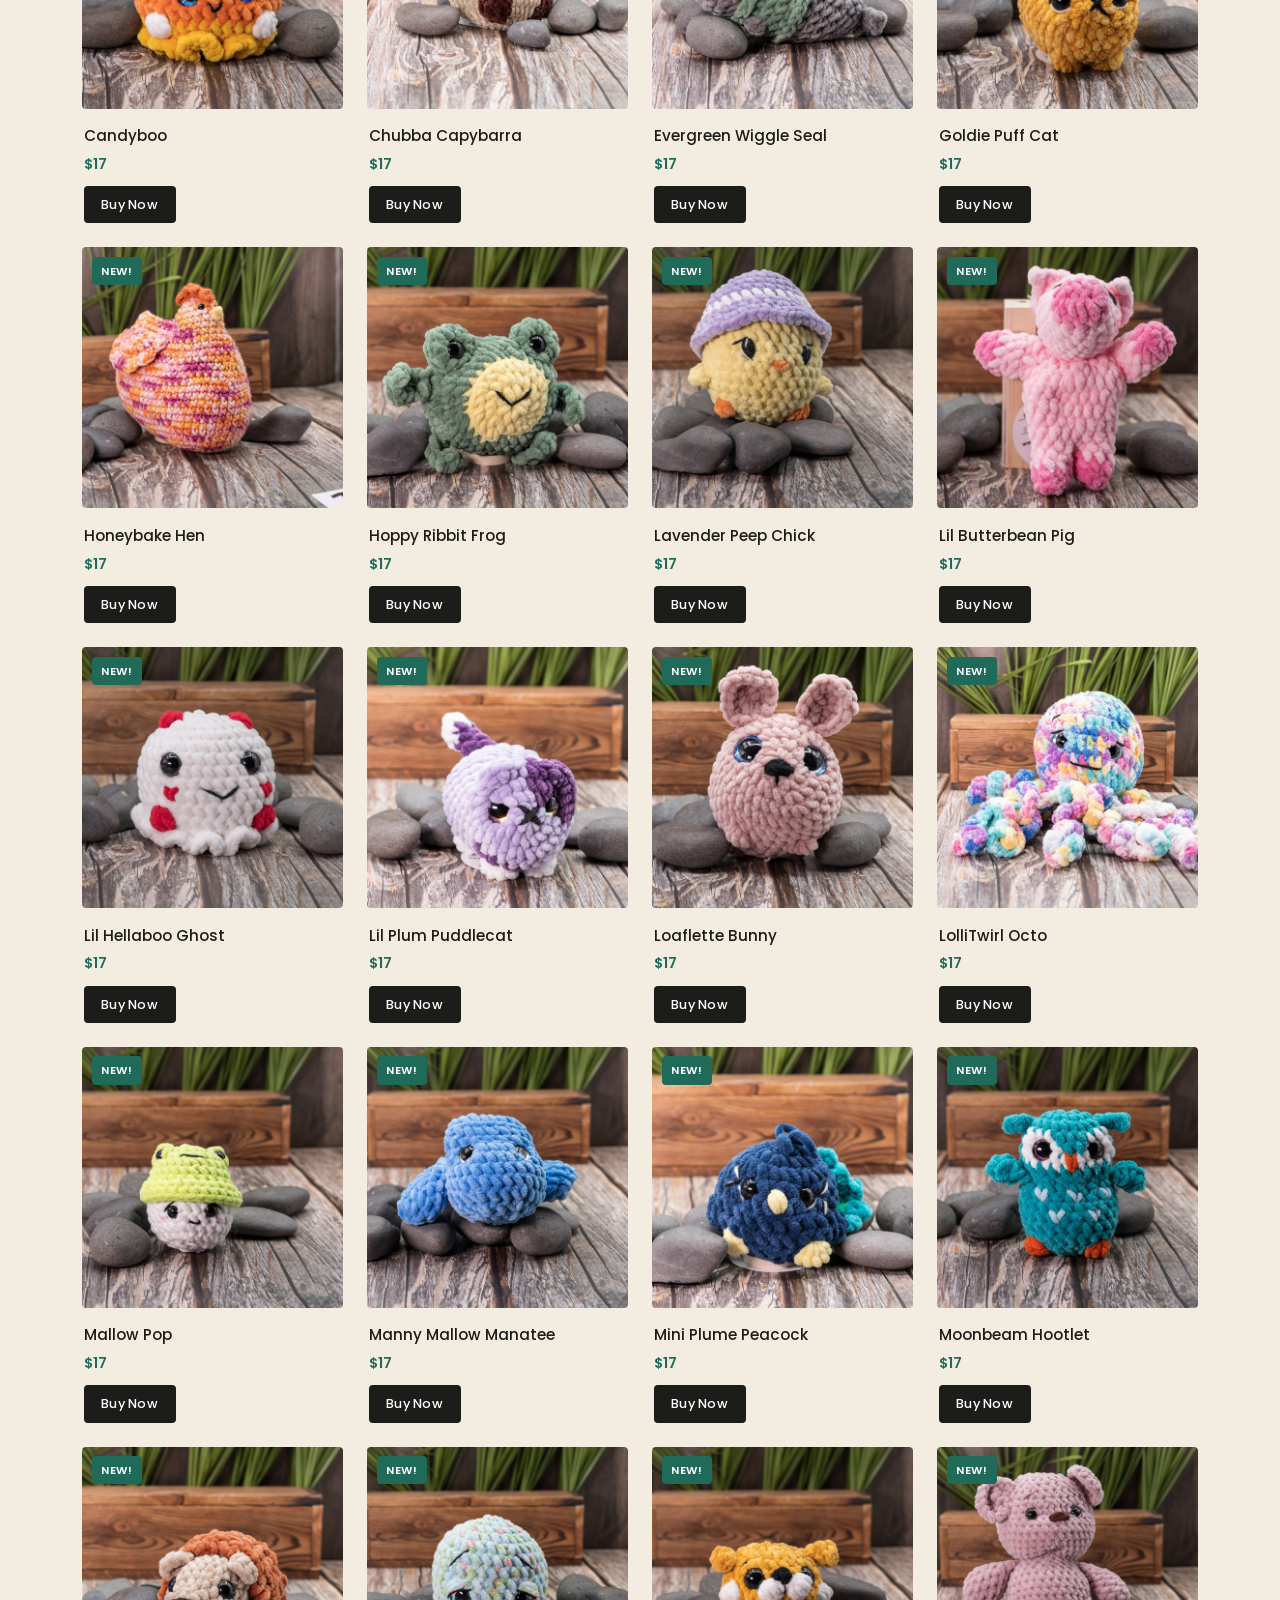
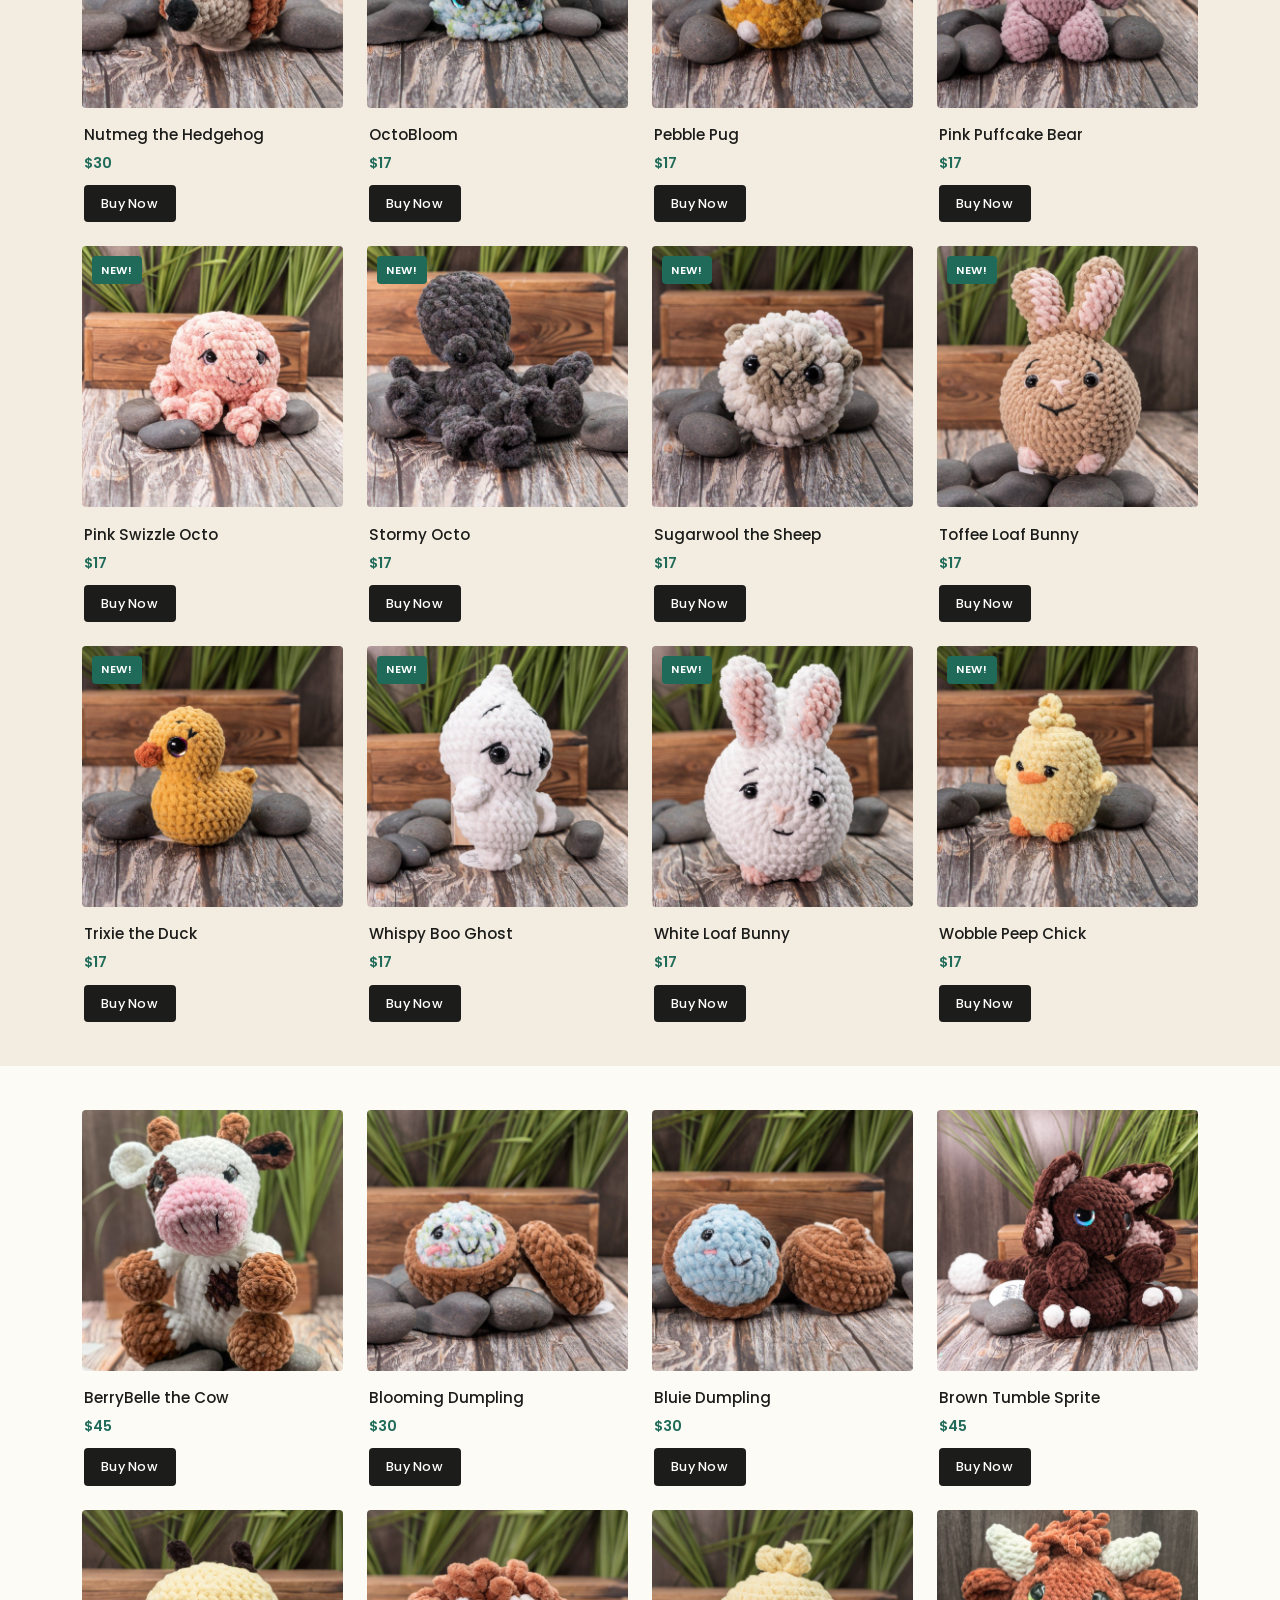
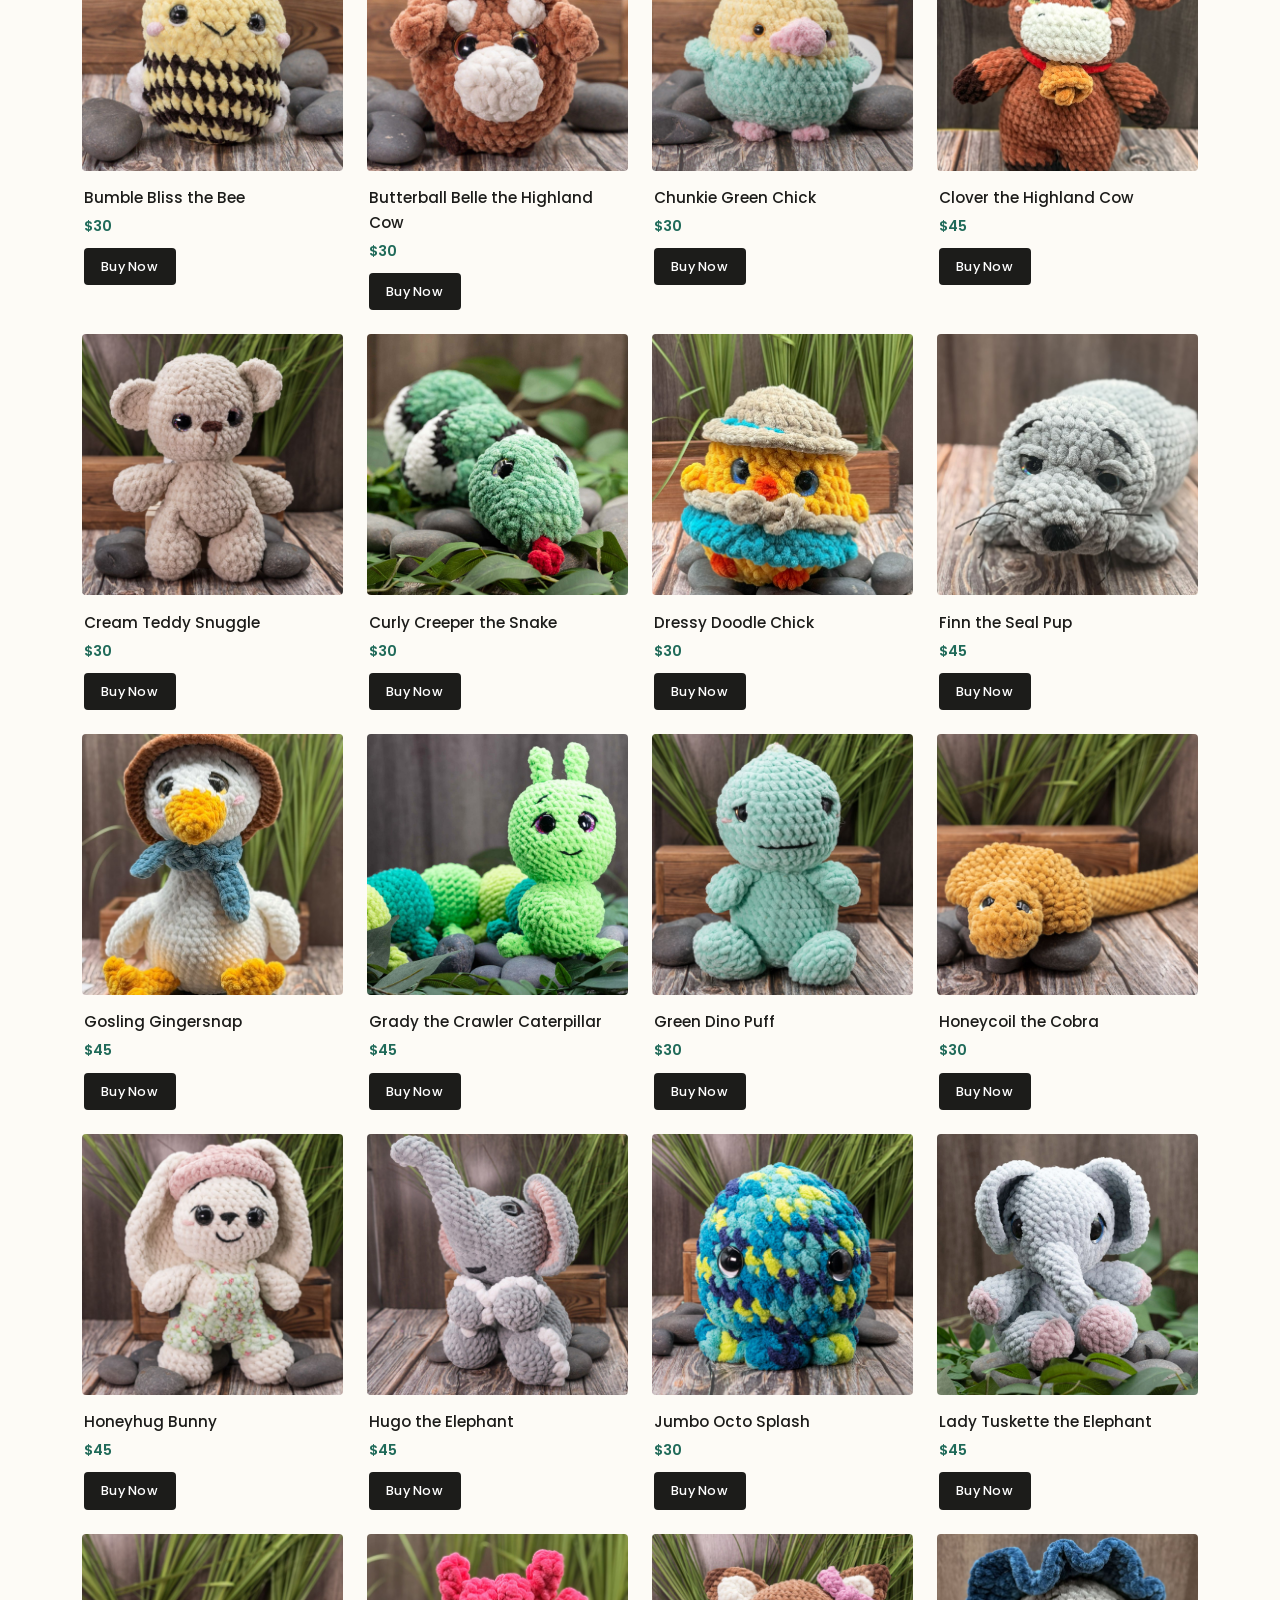
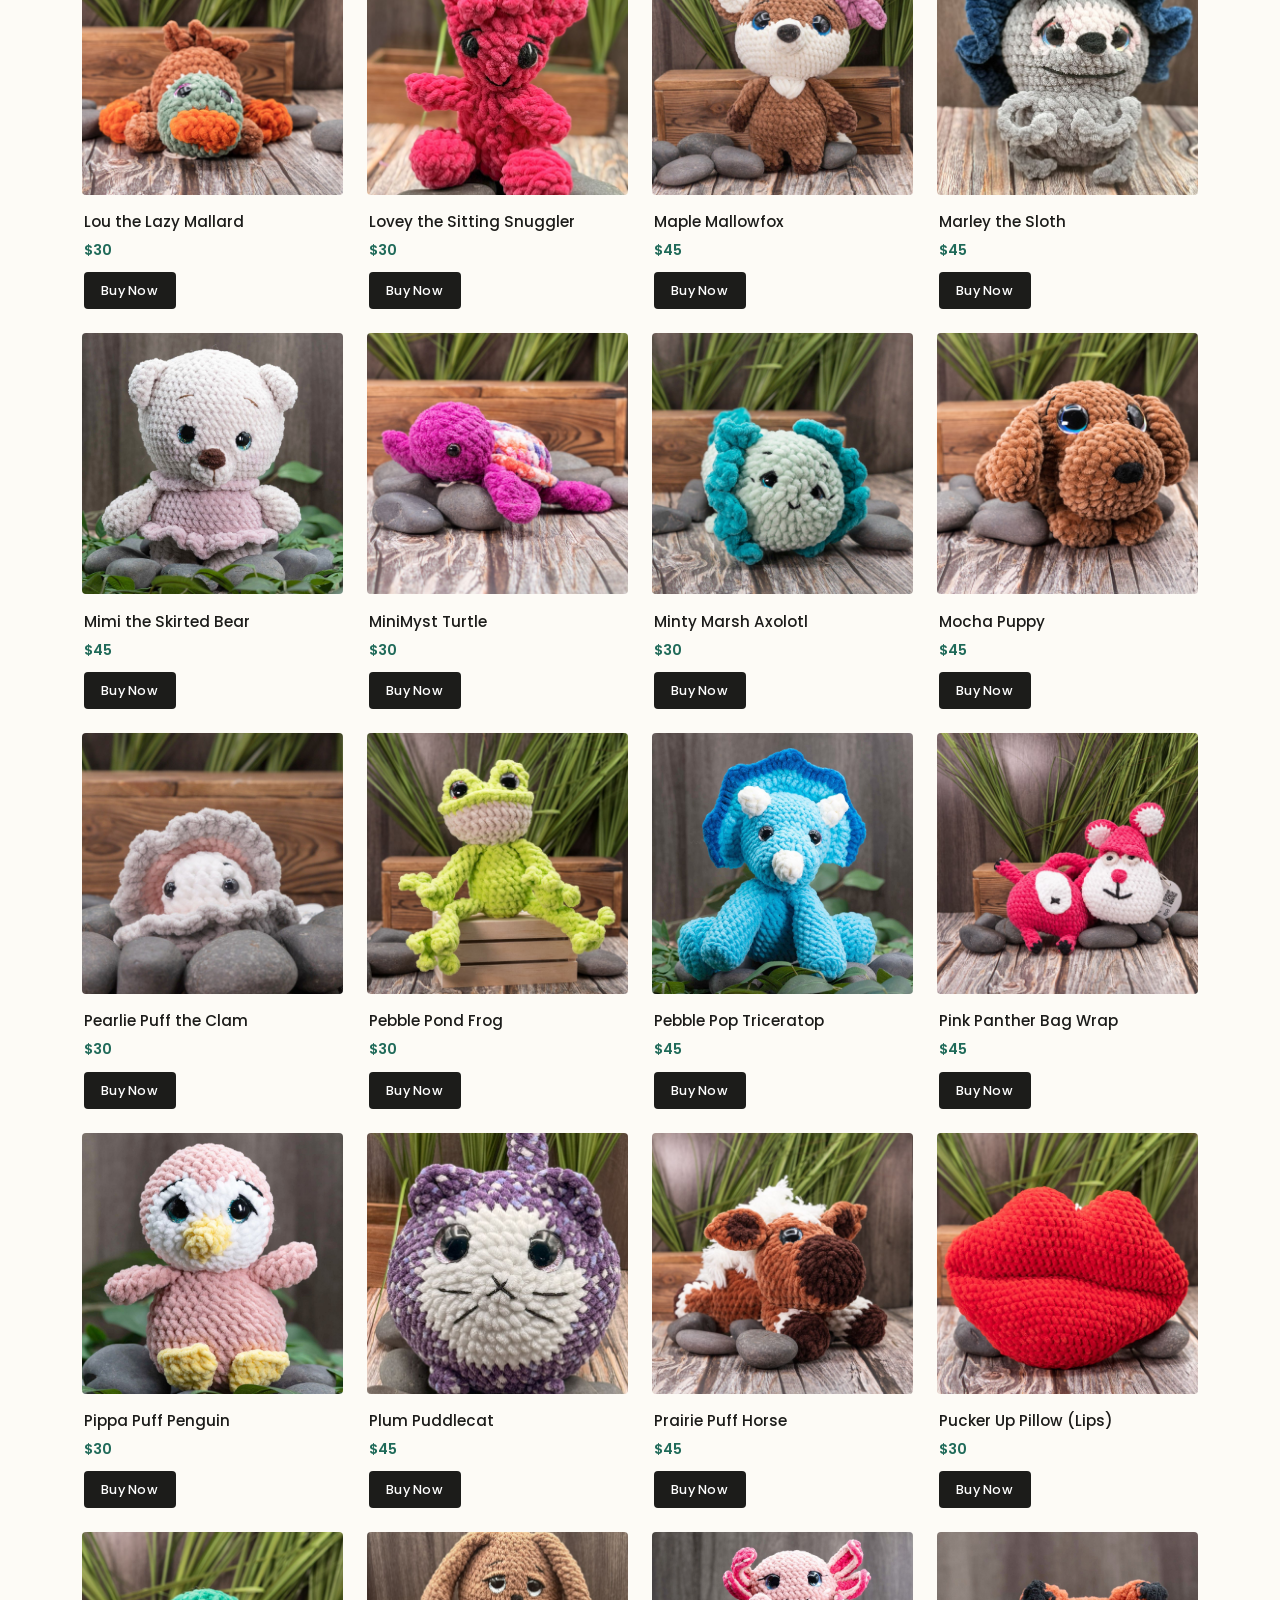
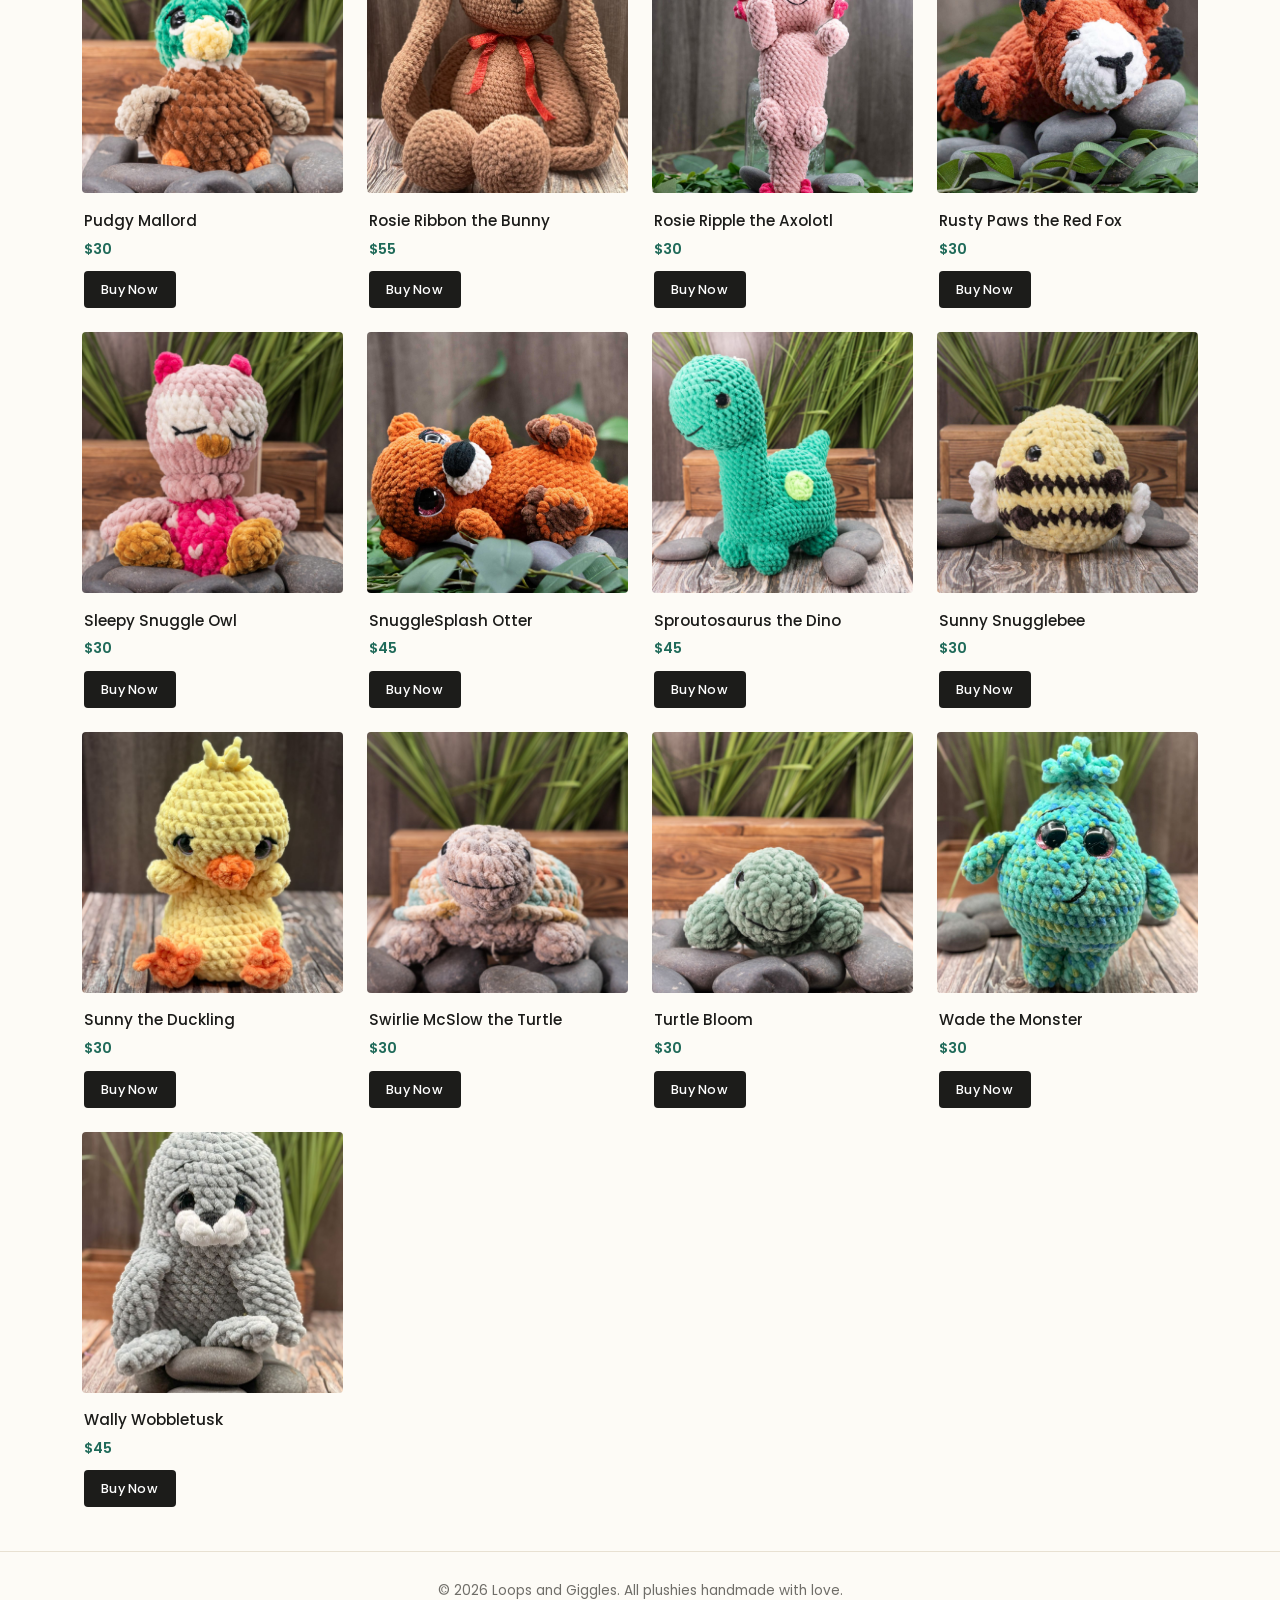
==== commit 3fba99d3: "Add files via upload" ====
--- a/gallery.html
+++ b/gallery.html
@@ -5,6 +5,16 @@
 <meta name="viewport" content="width=device-width, initial-scale=1.0">
 <title>Gallery | Loops and Giggles</title>
 <meta name="description" content="Browse all handcrafted crochet plushies from Loops and Giggles.">
+<meta property="og:type" content="website">
+<meta property="og:site_name" content="Loops and Giggles">
+<meta property="og:title" content="Gallery | Loops and Giggles">
+<meta property="og:description" content="Browse all of our handcrafted crochet plushies, and order your favorites online.">
+<meta property="og:url" content="https://loopsandgiggles.com/gallery.html">
+<meta property="og:image" content="https://loopsandgiggles.com/share-preview.jpg">
+<meta property="og:image:width" content="1200">
+<meta property="og:image:height" content="630">
+<meta property="og:image:alt" content="Loops and Giggles logo with four handmade crochet plushies">
+<meta name="twitter:card" content="summary_large_image">
 <link rel="icon" type="image/svg+xml" href="favicon.svg">
 <link rel="preconnect" href="https://fonts.googleapis.com">
 <link href="https://fonts.googleapis.com/css2?family=Poppins:wght@400;500;600&display=swap" rel="stylesheet">
@@ -108,7 +118,7 @@
       </div>
       <div class="product-card" data-type="spooky-sweet" data-photos="blueberry-swirl-cone.jpg,blueberry-swirl-cone-2.jpg">
         <span class="badge-new">New!</span>
-        <img src="blueberry-swirl-cone.jpg" alt="Blueberry Swirl Cone plushie">
+        <img loading="lazy" src="blueberry-swirl-cone.jpg" alt="Blueberry Swirl Cone plushie">
         <div class="product-info">
           <h3>Blueberry Swirl Cone</h3>
           <p class="product-price">$17</p>
@@ -117,7 +127,7 @@
       </div>
       <div class="product-card" data-type="sea-pond" data-photos="bluspout-whale.jpg,bluspout-whale-2.jpg,bluspout-whale-3.jpg">
         <span class="badge-new">New!</span>
-        <img src="bluspout-whale.jpg" alt="BluSpout Whale plushie">
+        <img loading="lazy" src="bluspout-whale.jpg" alt="BluSpout Whale plushie">
         <div class="product-info">
           <h3>BluSpout Whale</h3>
           <p class="product-price">$17</p>
@@ -126,7 +136,7 @@
       </div>
       <div class="product-card" data-type="bunnies-bears" data-photos="butterblossom-bunny.jpg,butterblossom-bunny-2.jpg,butterblossom-bunny-3.jpg">
         <span class="badge-new">New!</span>
-        <img src="butterblossom-bunny.jpg" alt="Butterblossom Bunny plushie">
+        <img loading="lazy" src="butterblossom-bunny.jpg" alt="Butterblossom Bunny plushie">
         <div class="product-info">
           <h3>Butterblossom Bunny</h3>
           <p class="product-price">$17</p>
@@ -135,7 +145,7 @@
       </div>
       <div class="product-card" data-type="cats-pups" data-photos="buttermellow-kitty.jpg,buttermellow-kitty-2.jpg,buttermellow-kitty-3.jpg">
         <span class="badge-new">New!</span>
-        <img src="buttermellow-kitty.jpg" alt="Buttermellow Kitty plushie">
+        <img loading="lazy" src="buttermellow-kitty.jpg" alt="Buttermellow Kitty plushie">
         <div class="product-info">
           <h3>Buttermellow Kitty</h3>
           <p class="product-price">$17</p>
@@ -144,7 +154,7 @@
       </div>
       <div class="product-card" data-type="spooky-sweet" data-photos="candyboo-ghost.jpg,candyboo-ghost-2.jpg,candyboo-ghost-3.jpg">
         <span class="badge-new">New!</span>
-        <img src="candyboo-ghost.jpg" alt="Candyboo plushie">
+        <img loading="lazy" src="candyboo-ghost.jpg" alt="Candyboo plushie">
         <div class="product-info">
           <h3>Candyboo</h3>
           <p class="product-price">$17</p>
@@ -153,7 +163,7 @@
       </div>
       <div class="product-card" data-type="woodland-wild" data-photos="chubba-capybarra.jpg,chubba-capybarra-2.jpg,chubba-capybarra-3.jpg">
         <span class="badge-new">New!</span>
-        <img src="chubba-capybarra.jpg" alt="Chubba Capybarra plushie">
+        <img loading="lazy" src="chubba-capybarra.jpg" alt="Chubba Capybarra plushie">
         <div class="product-info">
           <h3>Chubba Capybarra</h3>
           <p class="product-price">$17</p>
@@ -162,7 +172,7 @@
       </div>
       <div class="product-card" data-type="sea-pond" data-photos="evergreen-wiggle-seal.jpg,evergreen-wiggle-seal-2.jpg,evergreen-wiggle-seal-3.jpg">
         <span class="badge-new">New!</span>
-        <img src="evergreen-wiggle-seal.jpg" alt="Evergreen Wiggle Seal plushie">
+        <img loading="lazy" src="evergreen-wiggle-seal.jpg" alt="Evergreen Wiggle Seal plushie">
         <div class="product-info">
           <h3>Evergreen Wiggle Seal</h3>
           <p class="product-price">$17</p>
@@ -171,7 +181,7 @@
       </div>
       <div class="product-card" data-type="cats-pups" data-photos="goldie-puff-cat.jpg,goldie-puff-cat-2.jpg,goldie-puff-cat-3.jpg">
         <span class="badge-new">New!</span>
-        <img src="goldie-puff-cat.jpg" alt="Goldie Puff Cat plushie">
+        <img loading="lazy" src="goldie-puff-cat.jpg" alt="Goldie Puff Cat plushie">
         <div class="product-info">
           <h3>Goldie Puff Cat</h3>
           <p class="product-price">$17</p>
@@ -180,7 +190,7 @@
       </div>
       <div class="product-card" data-type="farm" data-photos="honeybake-hen.jpg,honeybake-hen-2.jpg,honeybake-hen-3.jpg">
         <span class="badge-new">New!</span>
-        <img src="honeybake-hen.jpg" alt="Honeybake Hen plushie">
+        <img loading="lazy" src="honeybake-hen.jpg" alt="Honeybake Hen plushie">
         <div class="product-info">
           <h3>Honeybake Hen</h3>
           <p class="product-price">$17</p>
@@ -189,7 +199,7 @@
       </div>
       <div class="product-card" data-type="sea-pond" data-photos="hoppy-ribbit-frog.jpg,hoppy-ribbit-frog-2.jpg,hoppy-ribbit-frog-3.jpg">
         <span class="badge-new">New!</span>
-        <img src="hoppy-ribbit-frog.jpg" alt="Hoppy Ribbit Frog plushie">
+        <img loading="lazy" src="hoppy-ribbit-frog.jpg" alt="Hoppy Ribbit Frog plushie">
         <div class="product-info">
           <h3>Hoppy Ribbit Frog</h3>
           <p class="product-price">$17</p>
@@ -198,7 +208,7 @@
       </div>
       <div class="product-card" data-type="farm" data-photos="lavender-peep-chick.jpg,lavender-peep-chick-2.jpg,lavender-peep-chick-3.jpg">
         <span class="badge-new">New!</span>
-        <img src="lavender-peep-chick.jpg" alt="Lavender Peep Chick plushie">
+        <img loading="lazy" src="lavender-peep-chick.jpg" alt="Lavender Peep Chick plushie">
         <div class="product-info">
           <h3>Lavender Peep Chick</h3>
           <p class="product-price">$17</p>
@@ -207,7 +217,7 @@
       </div>
       <div class="product-card" data-type="farm" data-photos="lil-butterbean-pig.jpg,lil-butterbean-pig-2.jpg,lil-butterbean-pig-3.jpg">
         <span class="badge-new">New!</span>
-        <img src="lil-butterbean-pig.jpg" alt="Lil Butterbean Pig plushie">
+        <img loading="lazy" src="lil-butterbean-pig.jpg" alt="Lil Butterbean Pig plushie">
         <div class="product-info">
           <h3>Lil Butterbean Pig</h3>
           <p class="product-price">$17</p>
@@ -216,7 +226,7 @@
       </div>
       <div class="product-card" data-type="spooky-sweet" data-photos="lil-hellaboo-ghost.jpg,lil-hellaboo-ghost-2.jpg,lil-hellaboo-ghost-3.jpg">
         <span class="badge-new">New!</span>
-        <img src="lil-hellaboo-ghost.jpg" alt="Lil Hellaboo Ghost plushie">
+        <img loading="lazy" src="lil-hellaboo-ghost.jpg" alt="Lil Hellaboo Ghost plushie">
         <div class="product-info">
           <h3>Lil Hellaboo Ghost</h3>
           <p class="product-price">$17</p>
@@ -225,7 +235,7 @@
       </div>
       <div class="product-card" data-type="cats-pups" data-photos="lilac-plum-puddlecat.jpg,lilac-plum-puddlecat-2.jpg,lilac-plum-puddlecat-3.jpg">
         <span class="badge-new">New!</span>
-        <img src="lilac-plum-puddlecat.jpg" alt="Lil Plum Puddlecat plushie">
+        <img loading="lazy" src="lilac-plum-puddlecat.jpg" alt="Lil Plum Puddlecat plushie">
         <div class="product-info">
           <h3>Lil Plum Puddlecat</h3>
           <p class="product-price">$17</p>
@@ -234,7 +244,7 @@
       </div>
       <div class="product-card" data-type="bunnies-bears" data-photos="loaflette-bunny.jpg,loaflette-bunny-2.jpg,loaflette-bunny-3.jpg">
         <span class="badge-new">New!</span>
-        <img src="loaflette-bunny.jpg" alt="Loaflette Bunny plushie">
+        <img loading="lazy" src="loaflette-bunny.jpg" alt="Loaflette Bunny plushie">
         <div class="product-info">
           <h3>Loaflette Bunny</h3>
           <p class="product-price">$17</p>
@@ -243,7 +253,7 @@
       </div>
       <div class="product-card" data-type="sea-pond" data-photos="lollitwirl-octo.jpg,lollitwirl-octo-2.jpg,lollitwirl-octo-3.jpg">
         <span class="badge-new">New!</span>
-        <img src="lollitwirl-octo.jpg" alt="LolliTwirl Octo plushie">
+        <img loading="lazy" src="lollitwirl-octo.jpg" alt="LolliTwirl Octo plushie">
         <div class="product-info">
           <h3>LolliTwirl Octo</h3>
           <p class="product-price">$17</p>
@@ -252,7 +262,7 @@
       </div>
       <div class="product-card" data-type="spooky-sweet" data-photos="mallow-pop.jpg,mallow-pop-2.jpg,mallow-pop-3.jpg">
         <span class="badge-new">New!</span>
-        <img src="mallow-pop.jpg" alt="Mallow Pop plushie">
+        <img loading="lazy" src="mallow-pop.jpg" alt="Mallow Pop plushie">
         <div class="product-info">
           <h3>Mallow Pop</h3>
           <p class="product-price">$17</p>
@@ -261,7 +271,7 @@
       </div>
       <div class="product-card" data-type="sea-pond" data-photos="manny-mallow-manatee.jpg,manny-mallow-manatee-2.jpg,manny-mallow-manatee-3.jpg">
         <span class="badge-new">New!</span>
-        <img src="manny-mallow-manatee.jpg" alt="Manny Mallow Manatee plushie">
+        <img loading="lazy" src="manny-mallow-manatee.jpg" alt="Manny Mallow Manatee plushie">
         <div class="product-info">
           <h3>Manny Mallow Manatee</h3>
           <p class="product-price">$17</p>
@@ -270,7 +280,7 @@
       </div>
       <div class="product-card" data-type="woodland-wild" data-photos="mini-plume-peacock.jpg,mini-plume-peacock-2.jpg,mini-plume-peacock-3.jpg">
         <span class="badge-new">New!</span>
-        <img src="mini-plume-peacock.jpg" alt="Mini Plume Peacock plushie">
+        <img loading="lazy" src="mini-plume-peacock.jpg" alt="Mini Plume Peacock plushie">
         <div class="product-info">
           <h3>Mini Plume Peacock</h3>
           <p class="product-price">$17</p>
@@ -279,7 +289,7 @@
       </div>
       <div class="product-card" data-type="woodland-wild" data-photos="moonbeam-hootlet.jpg,moonbeam-hootlet-2.jpg,moonbeam-hootlet-3.jpg">
         <span class="badge-new">New!</span>
-        <img src="moonbeam-hootlet.jpg" alt="Moonbeam Hootlet plushie">
+        <img loading="lazy" src="moonbeam-hootlet.jpg" alt="Moonbeam Hootlet plushie">
         <div class="product-info">
           <h3>Moonbeam Hootlet</h3>
           <p class="product-price">$17</p>
@@ -288,7 +298,7 @@
       </div>
       <div class="product-card" data-type="woodland-wild" data-photos="nutmeg-the-hedgehog.jpg,nutmeg-the-hedgehog-2.jpg,nutmeg-the-hedgehog-3.jpg">
         <span class="badge-new">New!</span>
-        <img src="nutmeg-the-hedgehog.jpg" alt="Nutmeg the Hedgehog plushie">
+        <img loading="lazy" src="nutmeg-the-hedgehog.jpg" alt="Nutmeg the Hedgehog plushie">
         <div class="product-info">
           <h3>Nutmeg the Hedgehog</h3>
           <p class="product-price">$30</p>
@@ -297,7 +307,7 @@
       </div>
       <div class="product-card" data-type="sea-pond" data-photos="octobloom.jpg,octobloom-2.jpg,octobloom-3.jpg">
         <span class="badge-new">New!</span>
-        <img src="octobloom.jpg" alt="OctoBloom plushie">
+        <img loading="lazy" src="octobloom.jpg" alt="OctoBloom plushie">
         <div class="product-info">
           <h3>OctoBloom</h3>
           <p class="product-price">$17</p>
@@ -306,7 +316,7 @@
       </div>
       <div class="product-card" data-type="cats-pups" data-photos="pebble-pug.jpg,pebble-pug-2.jpg,pebble-pug-3.jpg">
         <span class="badge-new">New!</span>
-        <img src="pebble-pug.jpg" alt="Pebble Pug plushie">
+        <img loading="lazy" src="pebble-pug.jpg" alt="Pebble Pug plushie">
         <div class="product-info">
           <h3>Pebble Pug</h3>
           <p class="product-price">$17</p>
@@ -315,7 +325,7 @@
       </div>
       <div class="product-card" data-type="bunnies-bears" data-photos="pink-puffcake-bear.jpg,pink-puffcake-bear-2.jpg,pink-puffcake-bear-3.jpg">
         <span class="badge-new">New!</span>
-        <img src="pink-puffcake-bear.jpg" alt="Pink Puffcake Bear plushie">
+        <img loading="lazy" src="pink-puffcake-bear.jpg" alt="Pink Puffcake Bear plushie">
         <div class="product-info">
           <h3>Pink Puffcake Bear</h3>
           <p class="product-price">$17</p>
@@ -324,7 +334,7 @@
       </div>
       <div class="product-card" data-type="sea-pond" data-photos="pink-swizzle-octo.jpg,pink-swizzle-octo-2.jpg,pink-swizzle-octo-3.jpg">
         <span class="badge-new">New!</span>
-        <img src="pink-swizzle-octo.jpg" alt="Pink Swizzle Octo plushie">
+        <img loading="lazy" src="pink-swizzle-octo.jpg" alt="Pink Swizzle Octo plushie">
         <div class="product-info">
           <h3>Pink Swizzle Octo</h3>
           <p class="product-price">$17</p>
@@ -333,7 +343,7 @@
       </div>
       <div class="product-card" data-type="sea-pond" data-photos="stormy-octo.jpg,stormy-octo-2.jpg,stormy-octo-3.jpg">
         <span class="badge-new">New!</span>
-        <img src="stormy-octo.jpg" alt="Stormy Octo plushie">
+        <img loading="lazy" src="stormy-octo.jpg" alt="Stormy Octo plushie">
         <div class="product-info">
           <h3>Stormy Octo</h3>
           <p class="product-price">$17</p>
@@ -342,7 +352,7 @@
       </div>
       <div class="product-card" data-type="farm" data-photos="sugarwool-the-sheep.jpg,sugarwool-the-sheep-2.jpg,sugarwool-the-sheep-3.jpg">
         <span class="badge-new">New!</span>
-        <img src="sugarwool-the-sheep.jpg" alt="Sugarwool the Sheep plushie">
+        <img loading="lazy" src="sugarwool-the-sheep.jpg" alt="Sugarwool the Sheep plushie">
         <div class="product-info">
           <h3>Sugarwool the Sheep</h3>
           <p class="product-price">$17</p>
@@ -351,7 +361,7 @@
       </div>
       <div class="product-card" data-type="bunnies-bears" data-photos="toffee-loaf-bunny.jpg,toffee-loaf-bunny-2.jpg,toffee-loaf-bunny-3.jpg">
         <span class="badge-new">New!</span>
-        <img src="toffee-loaf-bunny.jpg" alt="Toffee Loaf Bunny plushie">
+        <img loading="lazy" src="toffee-loaf-bunny.jpg" alt="Toffee Loaf Bunny plushie">
         <div class="product-info">
           <h3>Toffee Loaf Bunny</h3>
           <p class="product-price">$17</p>
@@ -360,7 +370,7 @@
       </div>
       <div class="product-card" data-type="farm" data-photos="trixie-the-duck.jpg,trixie-the-duck-2.jpg,trixie-the-duck-3.jpg">
         <span class="badge-new">New!</span>
-        <img src="trixie-the-duck.jpg" alt="Trixie the Duck plushie">
+        <img loading="lazy" src="trixie-the-duck.jpg" alt="Trixie the Duck plushie">
         <div class="product-info">
           <h3>Trixie the Duck</h3>
           <p class="product-price">$17</p>
@@ -369,7 +379,7 @@
       </div>
       <div class="product-card" data-type="spooky-sweet" data-photos="whispy-boo-ghost.jpg,whispy-boo-ghost-2.jpg,whispy-boo-ghost-3.jpg">
         <span class="badge-new">New!</span>
-        <img src="whispy-boo-ghost.jpg" alt="Whispy Boo Ghost plushie">
+        <img loading="lazy" src="whispy-boo-ghost.jpg" alt="Whispy Boo Ghost plushie">
         <div class="product-info">
           <h3>Whispy Boo Ghost</h3>
           <p class="product-price">$17</p>
@@ -378,7 +388,7 @@
       </div>
       <div class="product-card" data-type="bunnies-bears" data-photos="white-loaf-bunny.jpg,white-loaf-bunny-2.jpg,white-loaf-bunny-3.jpg">
         <span class="badge-new">New!</span>
-        <img src="white-loaf-bunny.jpg" alt="White Loaf Bunny plushie">
+        <img loading="lazy" src="white-loaf-bunny.jpg" alt="White Loaf Bunny plushie">
         <div class="product-info">
           <h3>White Loaf Bunny</h3>
           <p class="product-price">$17</p>
@@ -387,7 +397,7 @@
       </div>
       <div class="product-card" data-type="farm" data-photos="wobble-peep-chick.jpg,wobble-peep-chick-2.jpg,wobble-peep-chick-3.jpg">
         <span class="badge-new">New!</span>
-        <img src="wobble-peep-chick.jpg" alt="Wobble Peep Chick plushie">
+        <img loading="lazy" src="wobble-peep-chick.jpg" alt="Wobble Peep Chick plushie">
         <div class="product-info">
           <h3>Wobble Peep Chick</h3>
           <p class="product-price">$17</p>
@@ -404,7 +414,7 @@
     <div class="gallery-grid">
 
       <div class="product-card" data-type="farm">
-        <img src="berrybelle-cow.jpg" alt="BerryBelle the Cow plushie">
+        <img loading="lazy" src="berrybelle-cow.jpg" alt="BerryBelle the Cow plushie">
         <div class="product-info">
           <h3>BerryBelle the Cow</h3>
           <p class="product-price">$45</p>
@@ -412,7 +422,7 @@
         </div>
       </div>
       <div class="product-card" data-type="spooky-sweet" data-photos="blooming-dumpling.jpg,blooming-dumpling-2.jpg,blooming-dumpling-3.jpg,blooming-dumpling-4.jpg">
-        <img src="blooming-dumpling.jpg" alt="Blooming Dumpling plushie">
+        <img loading="lazy" src="blooming-dumpling.jpg" alt="Blooming Dumpling plushie">
         <div class="product-info">
           <h3>Blooming Dumpling</h3>
           <p class="product-price">$30</p>
@@ -420,7 +430,7 @@
         </div>
       </div>
       <div class="product-card" data-type="spooky-sweet" data-photos="bluie-dumpling.jpg,bluie-dumpling-2.jpg,bluie-dumpling-3.jpg">
-        <img src="bluie-dumpling.jpg" alt="Bluie Dumpling plushie">
+        <img loading="lazy" src="bluie-dumpling.jpg" alt="Bluie Dumpling plushie">
         <div class="product-info">
           <h3>Bluie Dumpling</h3>
           <p class="product-price">$30</p>
@@ -428,7 +438,7 @@
         </div>
       </div>
       <div class="product-card" data-type="unique">
-        <img src="brown-tumble-sprite.jpg" alt="Brown Tumble Sprite plushie">
+        <img loading="lazy" src="brown-tumble-sprite.jpg" alt="Brown Tumble Sprite plushie">
         <div class="product-info">
           <h3>Brown Tumble Sprite</h3>
           <p class="product-price">$45</p>
@@ -436,7 +446,7 @@
         </div>
       </div>
       <div class="product-card" data-type="woodland-wild" data-photos="bumble-bliss-bee.jpg,bumble-bliss-bee-2.jpg,bumble-bliss-bee-3.jpg">
-        <img src="bumble-bliss-bee.jpg" alt="Bumble Bliss the Bee plushie">
+        <img loading="lazy" src="bumble-bliss-bee.jpg" alt="Bumble Bliss the Bee plushie">
         <div class="product-info">
           <h3>Bumble Bliss the Bee</h3>
           <p class="product-price">$30</p>
@@ -444,7 +454,7 @@
         </div>
       </div>
       <div class="product-card" data-type="farm" data-photos="butterball-belle-cow.jpg,butterball-belle-cow-2.jpg,butterball-belle-cow-3.jpg">
-        <img src="butterball-belle-cow.jpg" alt="Butterball Belle the Highland Cow plushie">
+        <img loading="lazy" src="butterball-belle-cow.jpg" alt="Butterball Belle the Highland Cow plushie">
         <div class="product-info">
           <h3>Butterball Belle the Highland Cow</h3>
           <p class="product-price">$30</p>
@@ -452,7 +462,7 @@
         </div>
       </div>
       <div class="product-card" data-type="farm">
-        <img src="chunkie-green-chick.jpg" alt="Chunkie Green Chick plushie">
+        <img loading="lazy" src="chunkie-green-chick.jpg" alt="Chunkie Green Chick plushie">
         <div class="product-info">
           <h3>Chunkie Green Chick</h3>
           <p class="product-price">$30</p>
@@ -460,7 +470,7 @@
         </div>
       </div>
       <div class="product-card" data-type="farm">
-        <img src="clover-highland-cow.jpg" alt="Clover the Highland Cow plushie">
+        <img loading="lazy" src="clover-highland-cow.jpg" alt="Clover the Highland Cow plushie">
         <div class="product-info">
           <h3>Clover the Highland Cow</h3>
           <p class="product-price">$45</p>
@@ -468,7 +478,7 @@
         </div>
       </div>
       <div class="product-card" data-type="bunnies-bears" data-photos="cream-teddy-snuggle.jpg,cream-teddy-snuggle-2.jpg,cream-teddy-snuggle-3.jpg">
-        <img src="cream-teddy-snuggle.jpg" alt="Cream Teddy Snuggle plushie">
+        <img loading="lazy" src="cream-teddy-snuggle.jpg" alt="Cream Teddy Snuggle plushie">
         <div class="product-info">
           <h3>Cream Teddy Snuggle</h3>
           <p class="product-price">$30</p>
@@ -476,7 +486,7 @@
         </div>
       </div>
       <div class="product-card" data-type="woodland-wild" data-photos="curly-creeper-snake.jpg,curly-creeper-snake-2.jpg,curly-creeper-snake-3.jpg,curly-creeper-snake-4.jpg">
-        <img src="curly-creeper-snake.jpg" alt="Curly Creeper the Snake plushie">
+        <img loading="lazy" src="curly-creeper-snake.jpg" alt="Curly Creeper the Snake plushie">
         <div class="product-info">
           <h3>Curly Creeper the Snake</h3>
           <p class="product-price">$30</p>
@@ -484,7 +494,7 @@
         </div>
       </div>
       <div class="product-card" data-type="farm">
-        <img src="dressy-doodle-chick.jpg" alt="Dressy Doodle Chick plushie">
+        <img loading="lazy" src="dressy-doodle-chick.jpg" alt="Dressy Doodle Chick plushie">
         <div class="product-info">
           <h3>Dressy Doodle Chick</h3>
           <p class="product-price">$30</p>
@@ -492,7 +502,7 @@
         </div>
       </div>
       <div class="product-card" data-type="sea-pond">
-        <img src="finn-seal-pup.jpg" alt="Finn the Seal Pup plushie">
+        <img loading="lazy" src="finn-seal-pup.jpg" alt="Finn the Seal Pup plushie">
         <div class="product-info">
           <h3>Finn the Seal Pup</h3>
           <p class="product-price">$45</p>
@@ -500,7 +510,7 @@
         </div>
       </div>
       <div class="product-card" data-type="farm">
-        <img src="gosling-gingersnap.jpg" alt="Gosling Gingersnap plushie">
+        <img loading="lazy" src="gosling-gingersnap.jpg" alt="Gosling Gingersnap plushie">
         <div class="product-info">
           <h3>Gosling Gingersnap</h3>
           <p class="product-price">$45</p>
@@ -508,7 +518,7 @@
         </div>
       </div>
       <div class="product-card" data-type="woodland-wild">
-        <img src="grady-caterpillar.jpg" alt="Grady the Crawler Caterpillar plushie">
+        <img loading="lazy" src="grady-caterpillar.jpg" alt="Grady the Crawler Caterpillar plushie">
         <div class="product-info">
           <h3>Grady the Crawler Caterpillar</h3>
           <p class="product-price">$45</p>
@@ -516,7 +526,7 @@
         </div>
       </div>
       <div class="product-card" data-type="dinos" data-photos="green-dino-puff.jpg,green-dino-puff-2.jpg,green-dino-puff-3.jpg,green-dino-puff-4.jpg">
-        <img src="green-dino-puff.jpg" alt="Green Dino Puff plushie">
+        <img loading="lazy" src="green-dino-puff.jpg" alt="Green Dino Puff plushie">
         <div class="product-info">
           <h3>Green Dino Puff</h3>
           <p class="product-price">$30</p>
@@ -524,7 +534,7 @@
         </div>
       </div>
       <div class="product-card" data-type="woodland-wild" data-photos="honeycoil-cobra.jpg,honeycoil-cobra-2.jpg">
-        <img src="honeycoil-cobra.jpg" alt="Honeycoil the Cobra plushie">
+        <img loading="lazy" src="honeycoil-cobra.jpg" alt="Honeycoil the Cobra plushie">
         <div class="product-info">
           <h3>Honeycoil the Cobra</h3>
           <p class="product-price">$30</p>
@@ -532,7 +542,7 @@
         </div>
       </div>
       <div class="product-card" data-type="bunnies-bears">
-        <img src="honeyhug-bunny.jpg" alt="Honeyhug Bunny plushie">
+        <img loading="lazy" src="honeyhug-bunny.jpg" alt="Honeyhug Bunny plushie">
         <div class="product-info">
           <h3>Honeyhug Bunny</h3>
           <p class="product-price">$45</p>
@@ -540,7 +550,7 @@
         </div>
       </div>
       <div class="product-card" data-type="woodland-wild">
-        <img src="hugo-elephant.jpg" alt="Hugo the Elephant plushie">
+        <img loading="lazy" src="hugo-elephant.jpg" alt="Hugo the Elephant plushie">
         <div class="product-info">
           <h3>Hugo the Elephant</h3>
           <p class="product-price">$45</p>
@@ -548,7 +558,7 @@
         </div>
       </div>
       <div class="product-card" data-type="sea-pond">
-        <img src="jumbo-octo-splash.jpg" alt="Jumbo Octo Splash plushie">
+        <img loading="lazy" src="jumbo-octo-splash.jpg" alt="Jumbo Octo Splash plushie">
         <div class="product-info">
           <h3>Jumbo Octo Splash</h3>
           <p class="product-price">$30</p>
@@ -556,7 +566,7 @@
         </div>
       </div>
       <div class="product-card" data-type="woodland-wild" data-photos="lady-tuskette-elephant.jpg,lady-tuskette-elephant-2.jpg,lady-tuskette-elephant-3.jpg">
-        <img src="lady-tuskette-elephant.jpg" alt="Lady Tuskette the Elephant plushie">
+        <img loading="lazy" src="lady-tuskette-elephant.jpg" alt="Lady Tuskette the Elephant plushie">
         <div class="product-info">
           <h3>Lady Tuskette the Elephant</h3>
           <p class="product-price">$45</p>
@@ -564,7 +574,7 @@
         </div>
       </div>
       <div class="product-card" data-type="farm" data-photos="lou-lazy-mallard.jpg,lou-lazy-mallard-2.jpg">
-        <img src="lou-lazy-mallard.jpg" alt="Lou the Lazy Mallard plushie">
+        <img loading="lazy" src="lou-lazy-mallard.jpg" alt="Lou the Lazy Mallard plushie">
         <div class="product-info">
           <h3>Lou the Lazy Mallard</h3>
           <p class="product-price">$30</p>
@@ -572,7 +582,7 @@
         </div>
       </div>
       <div class="product-card" data-type="unique" data-photos="lovey-sitting-snuggler.jpg,lovey-sitting-snuggler-2.jpg">
-        <img src="lovey-sitting-snuggler.jpg" alt="Lovey the Sitting Snuggler plushie">
+        <img loading="lazy" src="lovey-sitting-snuggler.jpg" alt="Lovey the Sitting Snuggler plushie">
         <div class="product-info">
           <h3>Lovey the Sitting Snuggler</h3>
           <p class="product-price">$30</p>
@@ -580,7 +590,7 @@
         </div>
       </div>
       <div class="product-card" data-type="woodland-wild">
-        <img src="maple-mallowfox.jpg" alt="Maple Mallowfox plushie">
+        <img loading="lazy" src="maple-mallowfox.jpg" alt="Maple Mallowfox plushie">
         <div class="product-info">
           <h3>Maple Mallowfox</h3>
           <p class="product-price">$45</p>
@@ -588,7 +598,7 @@
         </div>
       </div>
       <div class="product-card" data-type="woodland-wild">
-        <img src="marley-sloth.jpg" alt="Marley the Sloth plushie">
+        <img loading="lazy" src="marley-sloth.jpg" alt="Marley the Sloth plushie">
         <div class="product-info">
           <h3>Marley the Sloth</h3>
           <p class="product-price">$45</p>
@@ -596,7 +606,7 @@
         </div>
       </div>
       <div class="product-card" data-type="bunnies-bears" data-photos="mimi-skirted-bear.jpg,mimi-skirted-bear-2.jpg">
-        <img src="mimi-skirted-bear.jpg" alt="Mimi the Skirted Bear plushie">
+        <img loading="lazy" src="mimi-skirted-bear.jpg" alt="Mimi the Skirted Bear plushie">
         <div class="product-info">
           <h3>Mimi the Skirted Bear</h3>
           <p class="product-price">$45</p>
@@ -604,7 +614,7 @@
         </div>
       </div>
       <div class="product-card" data-type="sea-pond" data-photos="minimyst-turtle.jpg,minimyst-turtle-2.jpg,minimyst-turtle-3.jpg">
-        <img src="minimyst-turtle.jpg" alt="MiniMyst Turtle plushie">
+        <img loading="lazy" src="minimyst-turtle.jpg" alt="MiniMyst Turtle plushie">
         <div class="product-info">
           <h3>MiniMyst Turtle</h3>
           <p class="product-price">$30</p>
@@ -612,7 +622,7 @@
         </div>
       </div>
       <div class="product-card" data-type="sea-pond" data-photos="minty-marsh-axolotl.jpg,minty-marsh-axolotl-2.jpg,minty-marsh-axolotl-3.jpg,minty-marsh-axolotl-4.jpg">
-        <img src="minty-marsh-axolotl.jpg" alt="Minty Marsh Axolotl plushie">
+        <img loading="lazy" src="minty-marsh-axolotl.jpg" alt="Minty Marsh Axolotl plushie">
         <div class="product-info">
           <h3>Minty Marsh Axolotl</h3>
           <p class="product-price">$30</p>
@@ -620,7 +630,7 @@
         </div>
       </div>
       <div class="product-card" data-type="cats-pups">
-        <img src="mocha-puppy.jpg" alt="Mocha Puppy plushie">
+        <img loading="lazy" src="mocha-puppy.jpg" alt="Mocha Puppy plushie">
         <div class="product-info">
           <h3>Mocha Puppy</h3>
           <p class="product-price">$45</p>
@@ -628,7 +638,7 @@
         </div>
       </div>
       <div class="product-card" data-type="sea-pond" data-photos="pearlie-puff-clam.jpg,pearlie-puff-clam-2.jpg,pearlie-puff-clam-3.jpg">
-        <img src="pearlie-puff-clam.jpg" alt="Pearlie Puff the Clam plushie">
+        <img loading="lazy" src="pearlie-puff-clam.jpg" alt="Pearlie Puff the Clam plushie">
         <div class="product-info">
           <h3>Pearlie Puff the Clam</h3>
           <p class="product-price">$30</p>
@@ -636,7 +646,7 @@
         </div>
       </div>
       <div class="product-card" data-type="sea-pond" data-photos="pebble-pond-frog.jpg,pebble-pond-frog-2.jpg,pebble-pond-frog-3.jpg">
-        <img src="pebble-pond-frog.jpg" alt="Pebble Pond Frog plushie">
+        <img loading="lazy" src="pebble-pond-frog.jpg" alt="Pebble Pond Frog plushie">
         <div class="product-info">
           <h3>Pebble Pond Frog</h3>
           <p class="product-price">$30</p>
@@ -644,7 +654,7 @@
         </div>
       </div>
       <div class="product-card" data-type="dinos">
-        <img src="pebble-pop-triceratop.jpg" alt="Pebble Pop Triceratop plushie">
+        <img loading="lazy" src="pebble-pop-triceratop.jpg" alt="Pebble Pop Triceratop plushie">
         <div class="product-info">
           <h3>Pebble Pop Triceratop</h3>
           <p class="product-price">$45</p>
@@ -652,7 +662,7 @@
         </div>
       </div>
       <div class="product-card" data-type="spooky-sweet">
-        <img src="pink-panther-bag-wrap.jpg" alt="Pink Panther Bag Wrap plushie">
+        <img loading="lazy" src="pink-panther-bag-wrap.jpg" alt="Pink Panther Bag Wrap plushie">
         <div class="product-info">
           <h3>Pink Panther Bag Wrap</h3>
           <p class="product-price">$45</p>
@@ -660,7 +670,7 @@
         </div>
       </div>
       <div class="product-card" data-type="sea-pond">
-        <img src="pippa-puff-penguin.jpg" alt="Pippa Puff Penguin plushie">
+        <img loading="lazy" src="pippa-puff-penguin.jpg" alt="Pippa Puff Penguin plushie">
         <div class="product-info">
           <h3>Pippa Puff Penguin</h3>
           <p class="product-price">$30</p>
@@ -668,7 +678,7 @@
         </div>
       </div>
       <div class="product-card" data-type="cats-pups">
-        <img src="plum-puddlecat.jpg" alt="Plum Puddlecat plushie">
+        <img loading="lazy" src="plum-puddlecat.jpg" alt="Plum Puddlecat plushie">
         <div class="product-info">
           <h3>Plum Puddlecat</h3>
           <p class="product-price">$45</p>
@@ -676,7 +686,7 @@
         </div>
       </div>
       <div class="product-card" data-type="farm">
-        <img src="prairie-puff-horse.jpg" alt="Prairie Puff Horse plushie">
+        <img loading="lazy" src="prairie-puff-horse.jpg" alt="Prairie Puff Horse plushie">
         <div class="product-info">
           <h3>Prairie Puff Horse</h3>
           <p class="product-price">$45</p>
@@ -684,7 +694,7 @@
         </div>
       </div>
       <div class="product-card" data-type="spooky-sweet">
-        <img src="pucker-up-pillow.jpg" alt="Pucker Up Pillow (Lips) plushie">
+        <img loading="lazy" src="pucker-up-pillow.jpg" alt="Pucker Up Pillow (Lips) plushie">
         <div class="product-info">
           <h3>Pucker Up Pillow (Lips)</h3>
           <p class="product-price">$30</p>
@@ -692,7 +702,7 @@
         </div>
       </div>
       <div class="product-card" data-type="farm" data-photos="pudgy-mallord.jpg,pudgy-mallord-2.jpg">
-        <img src="pudgy-mallord.jpg" alt="Pudgy Mallord plushie">
+        <img loading="lazy" src="pudgy-mallord.jpg" alt="Pudgy Mallord plushie">
         <div class="product-info">
           <h3>Pudgy Mallord</h3>
           <p class="product-price">$30</p>
@@ -700,7 +710,7 @@
         </div>
       </div>
       <div class="product-card" data-type="bunnies-bears">
-        <img src="rosie-ribbon-bunny.jpg" alt="Rosie Ribbon the Bunny plushie">
+        <img loading="lazy" src="rosie-ribbon-bunny.jpg" alt="Rosie Ribbon the Bunny plushie">
         <div class="product-info">
           <h3>Rosie Ribbon the Bunny</h3>
           <p class="product-price">$55</p>
@@ -708,7 +718,7 @@
         </div>
       </div>
       <div class="product-card" data-type="sea-pond">
-        <img src="rosie-ripple-axolotl.jpg" alt="Rosie Ripple the Axolotl plushie">
+        <img loading="lazy" src="rosie-ripple-axolotl.jpg" alt="Rosie Ripple the Axolotl plushie">
         <div class="product-info">
           <h3>Rosie Ripple the Axolotl</h3>
           <p class="product-price">$30</p>
@@ -716,7 +726,7 @@
         </div>
       </div>
       <div class="product-card" data-type="woodland-wild" data-photos="rusty-paws-fox.jpg,rusty-paws-fox-2.jpg,rusty-paws-fox-3.jpg">
-        <img src="rusty-paws-fox.jpg" alt="Rusty Paws the Red Fox plushie">
+        <img loading="lazy" src="rusty-paws-fox.jpg" alt="Rusty Paws the Red Fox plushie">
         <div class="product-info">
           <h3>Rusty Paws the Red Fox</h3>
           <p class="product-price">$30</p>
@@ -724,7 +734,7 @@
         </div>
       </div>
       <div class="product-card" data-type="woodland-wild" data-photos="sleepy-snuggle-owl.jpg,sleepy-snuggle-owl-2.jpg">
-        <img src="sleepy-snuggle-owl.jpg" alt="Sleepy Snuggle Owl plushie">
+        <img loading="lazy" src="sleepy-snuggle-owl.jpg" alt="Sleepy Snuggle Owl plushie">
         <div class="product-info">
           <h3>Sleepy Snuggle Owl</h3>
           <p class="product-price">$30</p>
@@ -732,7 +742,7 @@
         </div>
       </div>
       <div class="product-card" data-type="sea-pond">
-        <img src="snugglesplash-otter.jpg" alt="SnuggleSplash Otter plushie">
+        <img loading="lazy" src="snugglesplash-otter.jpg" alt="SnuggleSplash Otter plushie">
         <div class="product-info">
           <h3>SnuggleSplash Otter</h3>
           <p class="product-price">$45</p>
@@ -740,7 +750,7 @@
         </div>
       </div>
       <div class="product-card" data-type="dinos">
-        <img src="sproutosaurus-dino.jpg" alt="Sproutosaurus the Dino plushie">
+        <img loading="lazy" src="sproutosaurus-dino.jpg" alt="Sproutosaurus the Dino plushie">
         <div class="product-info">
           <h3>Sproutosaurus the Dino</h3>
           <p class="product-price">$45</p>
@@ -748,7 +758,7 @@
         </div>
       </div>
       <div class="product-card" data-type="woodland-wild">
-        <img src="sunny-snugglebee.jpg" alt="Sunny Snugglebee plushie">
+        <img loading="lazy" src="sunny-snugglebee.jpg" alt="Sunny Snugglebee plushie">
         <div class="product-info">
           <h3>Sunny Snugglebee</h3>
           <p class="product-price">$30</p>
@@ -756,7 +766,7 @@
         </div>
       </div>
       <div class="product-card" data-type="farm" data-photos="sunny-duckling.jpg,sunny-duckling-2.jpg">
-        <img src="sunny-duckling.jpg" alt="Sunny the Duckling plushie">
+        <img loading="lazy" src="sunny-duckling.jpg" alt="Sunny the Duckling plushie">
         <div class="product-info">
           <h3>Sunny the Duckling</h3>
           <p class="product-price">$30</p>
@@ -764,7 +774,7 @@
         </div>
       </div>
       <div class="product-card" data-type="sea-pond" data-photos="swirlie-mcslow-turtle.jpg,swirlie-mcslow-turtle-2.jpg,swirlie-mcslow-turtle-3.jpg">
-        <img src="swirlie-mcslow-turtle.jpg" alt="Swirlie McSlow the Turtle plushie">
+        <img loading="lazy" src="swirlie-mcslow-turtle.jpg" alt="Swirlie McSlow the Turtle plushie">
         <div class="product-info">
           <h3>Swirlie McSlow the Turtle</h3>
           <p class="product-price">$30</p>
@@ -772,7 +782,7 @@
         </div>
       </div>
       <div class="product-card" data-type="sea-pond" data-photos="turtle-bloom.jpg,turtle-bloom-2.jpg,turtle-bloom-3.jpg,turtle-bloom-4.jpg">
-        <img src="turtle-bloom.jpg" alt="Turtle Bloom plushie">
+        <img loading="lazy" src="turtle-bloom.jpg" alt="Turtle Bloom plushie">
         <div class="product-info">
           <h3>Turtle Bloom</h3>
           <p class="product-price">$30</p>
@@ -780,7 +790,7 @@
         </div>
       </div>
       <div class="product-card" data-type="spooky-sweet" data-photos="wade-the-monster.jpg,wade-the-monster-2.jpg,wade-the-monster-3.jpg,wade-the-monster-4.jpg,wade-the-monster-5.jpg">
-        <img src="wade-the-monster.jpg" alt="Wade the Monster plushie">
+        <img loading="lazy" src="wade-the-monster.jpg" alt="Wade the Monster plushie">
         <div class="product-info">
           <h3>Wade the Monster</h3>
           <p class="product-price">$30</p>
@@ -788,7 +798,7 @@
         </div>
       </div>
       <div class="product-card" data-type="sea-pond">
-        <img src="wally-wobbletusk.jpg" alt="Wally Wobbletusk plushie">
+        <img loading="lazy" src="wally-wobbletusk.jpg" alt="Wally Wobbletusk plushie">
         <div class="product-info">
           <h3>Wally Wobbletusk</h3>
           <p class="product-price">$45</p>
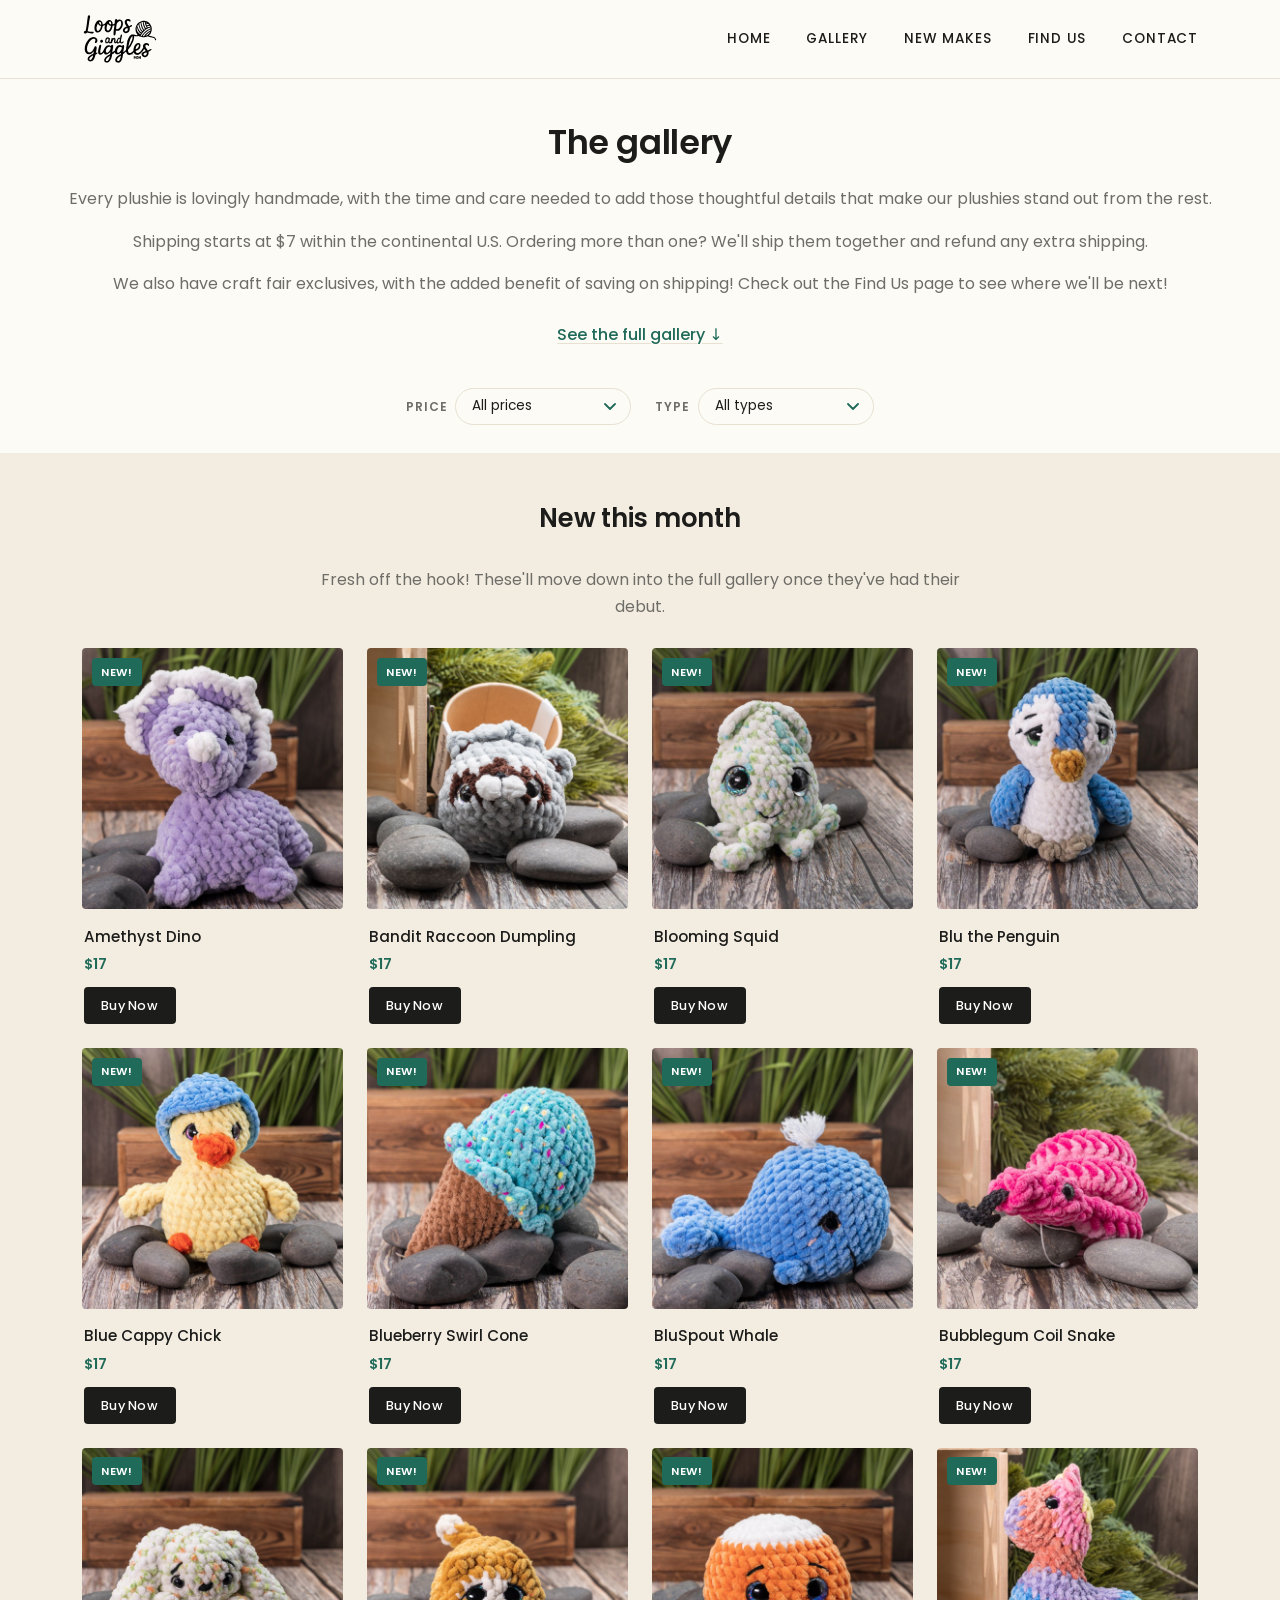
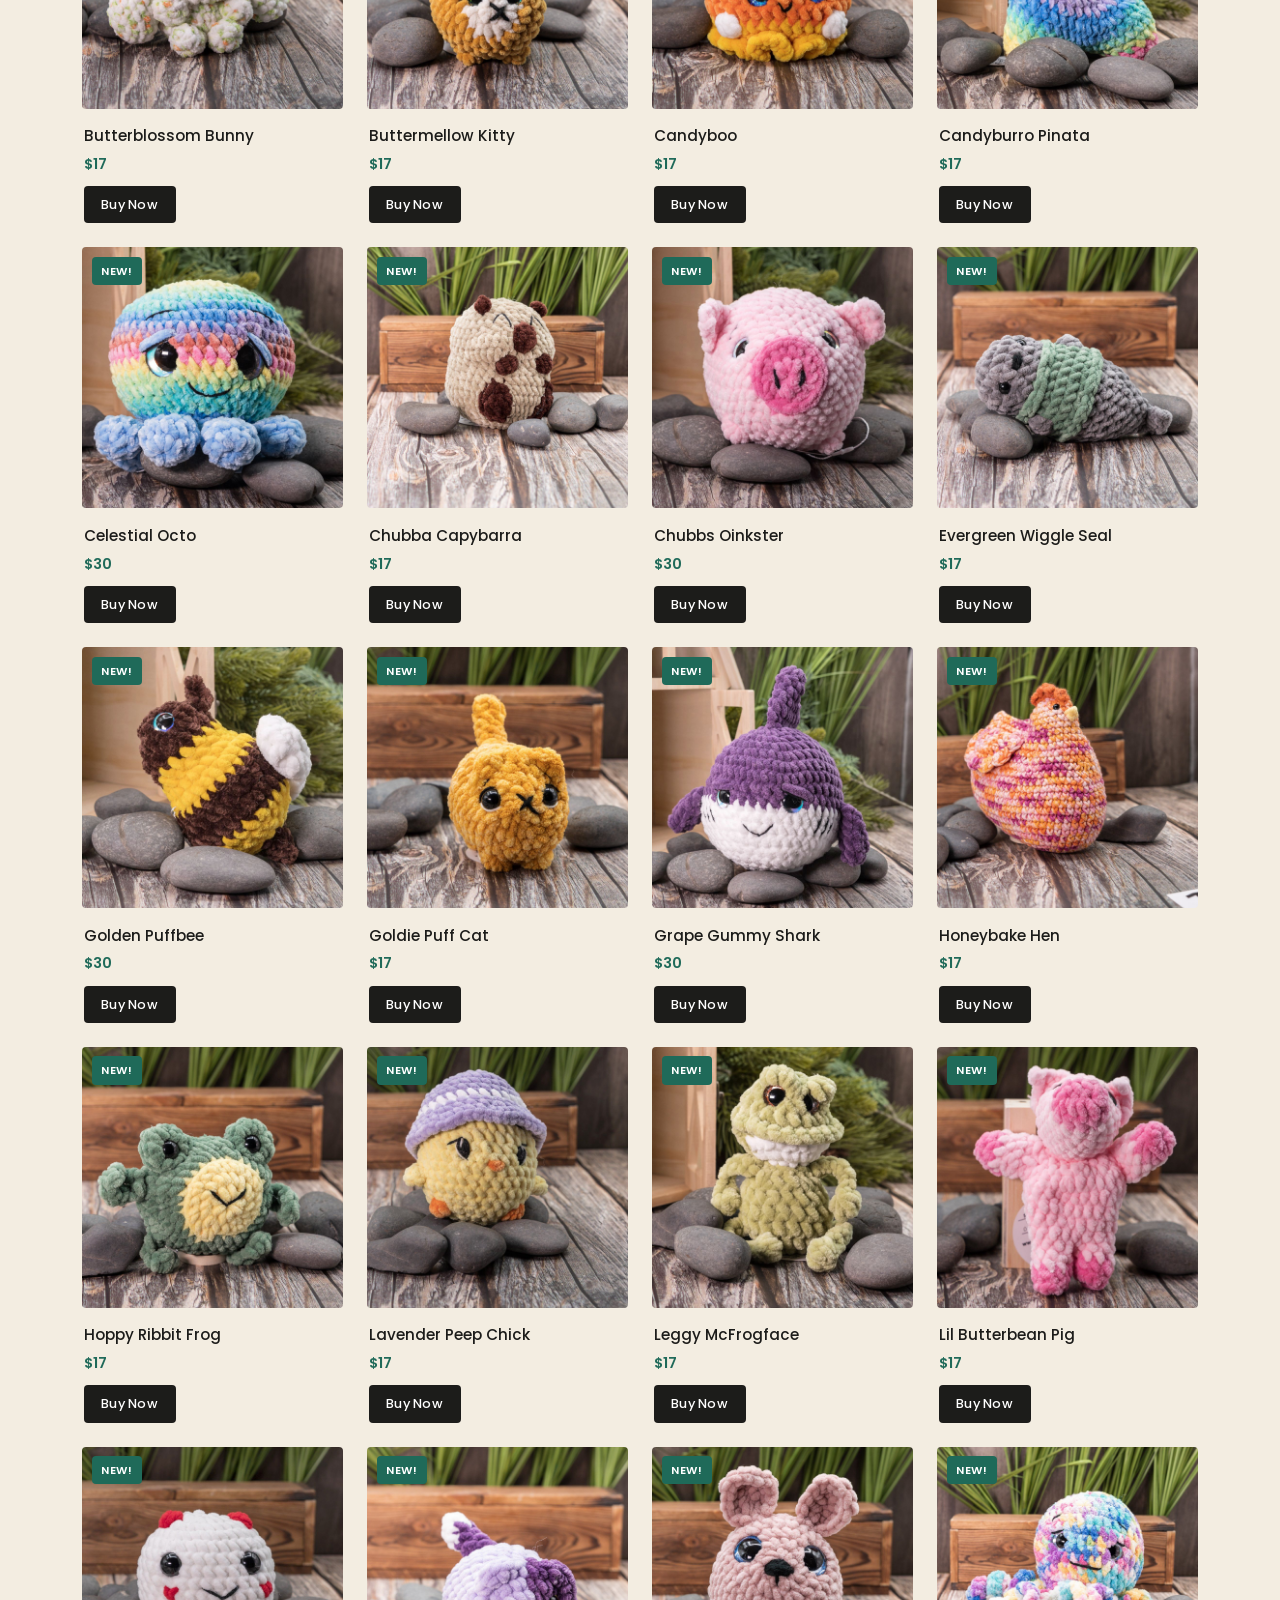
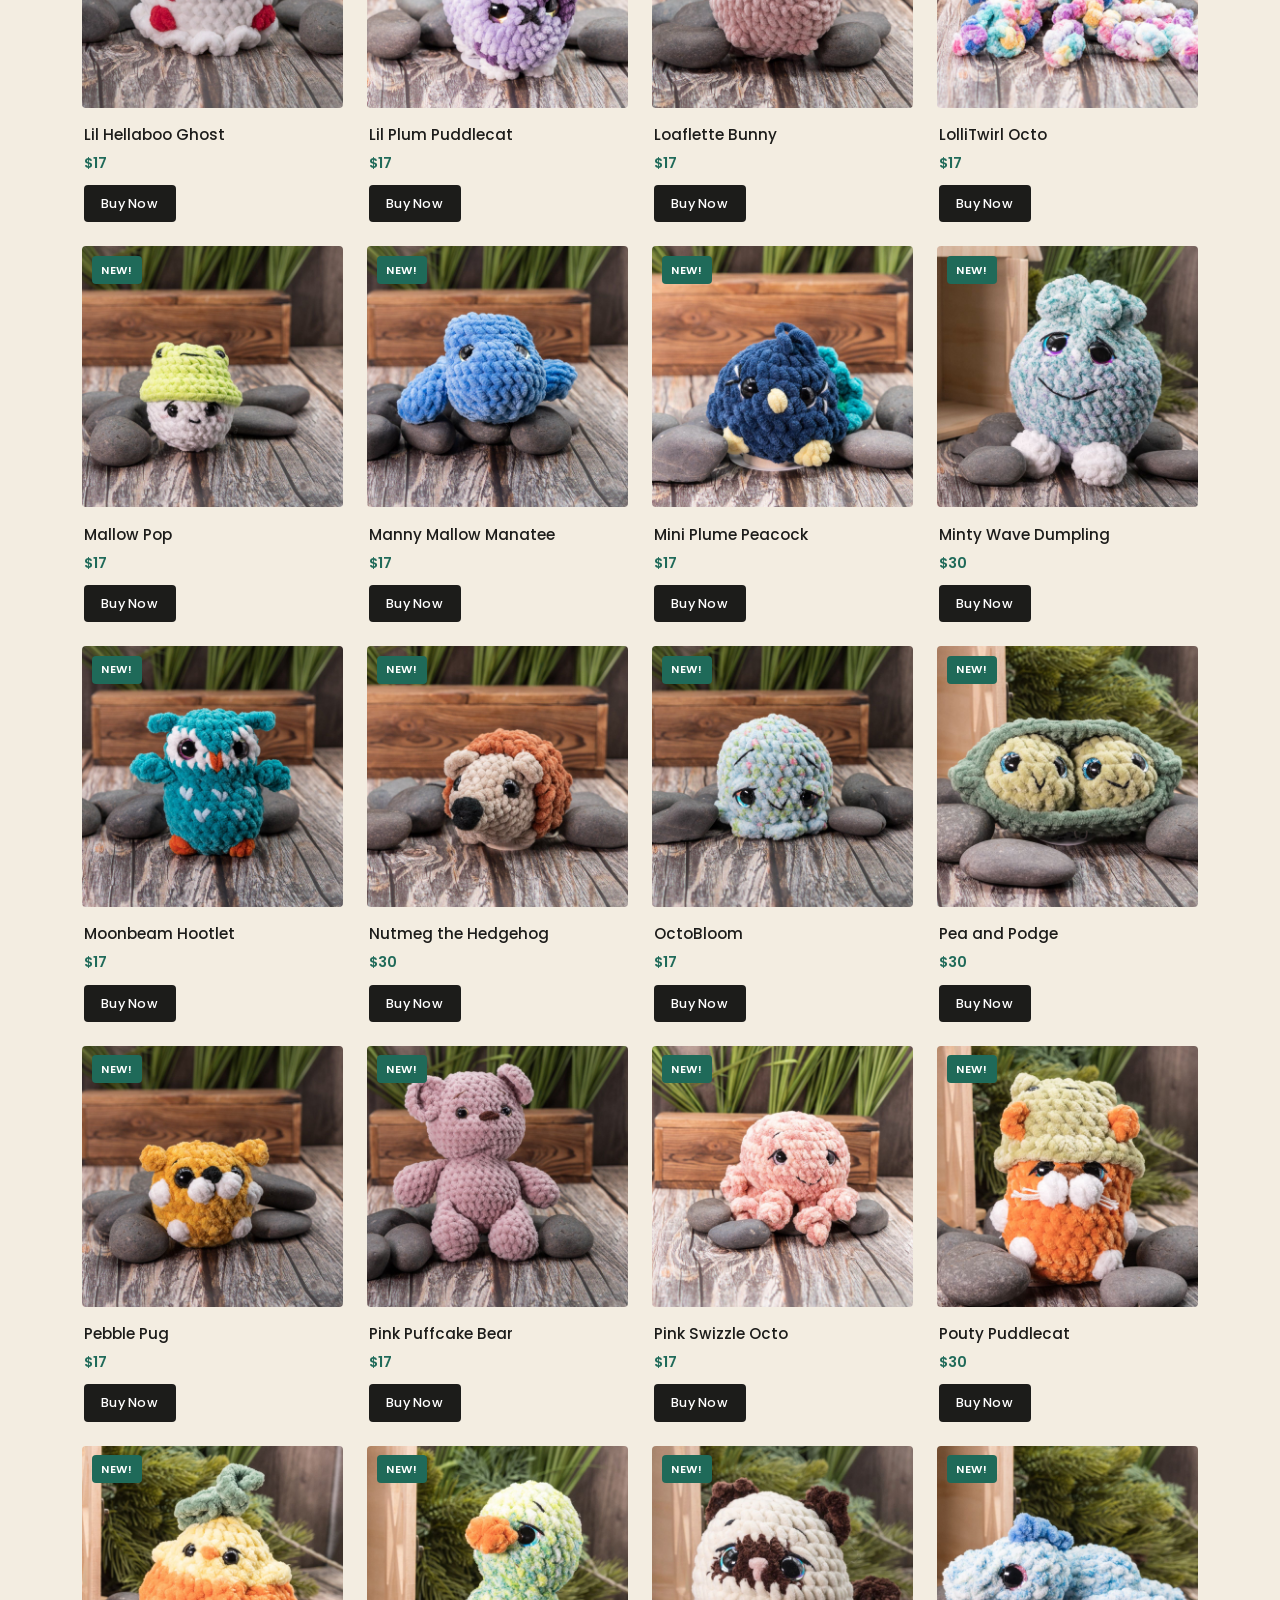
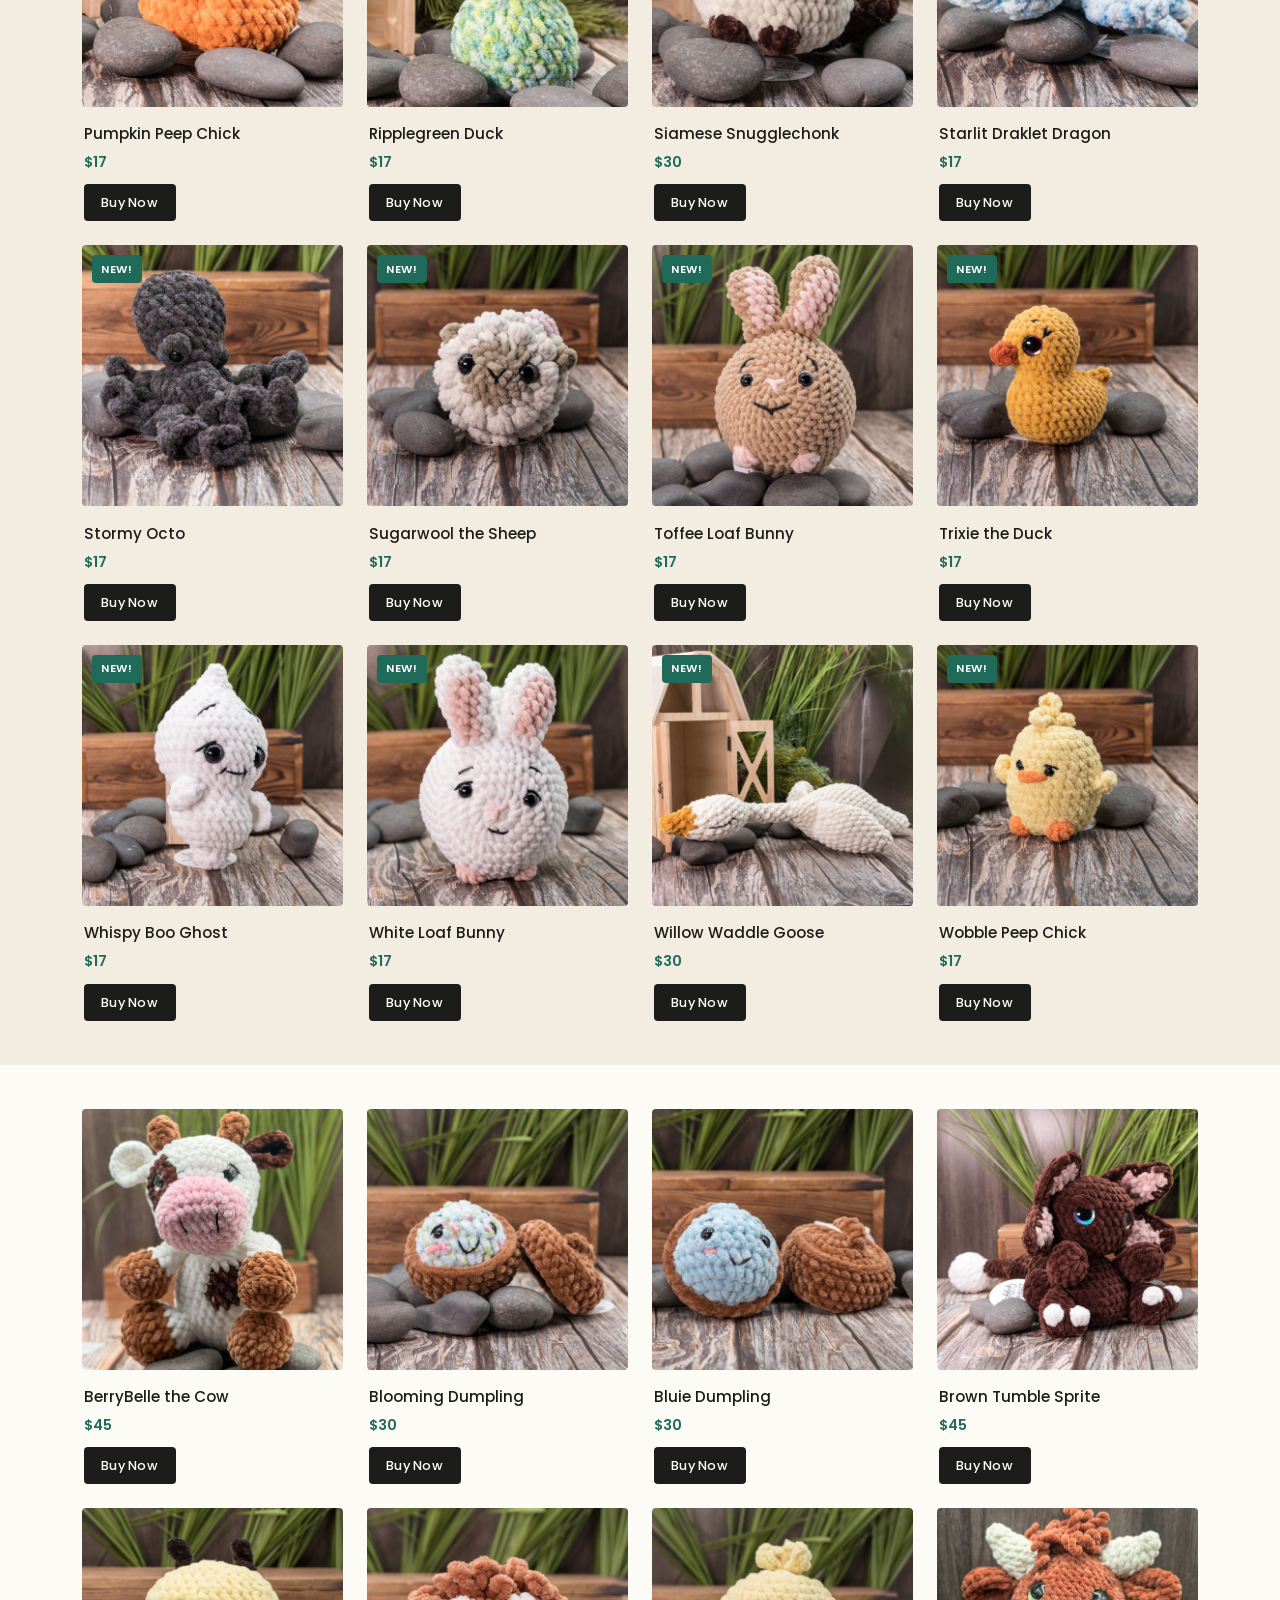
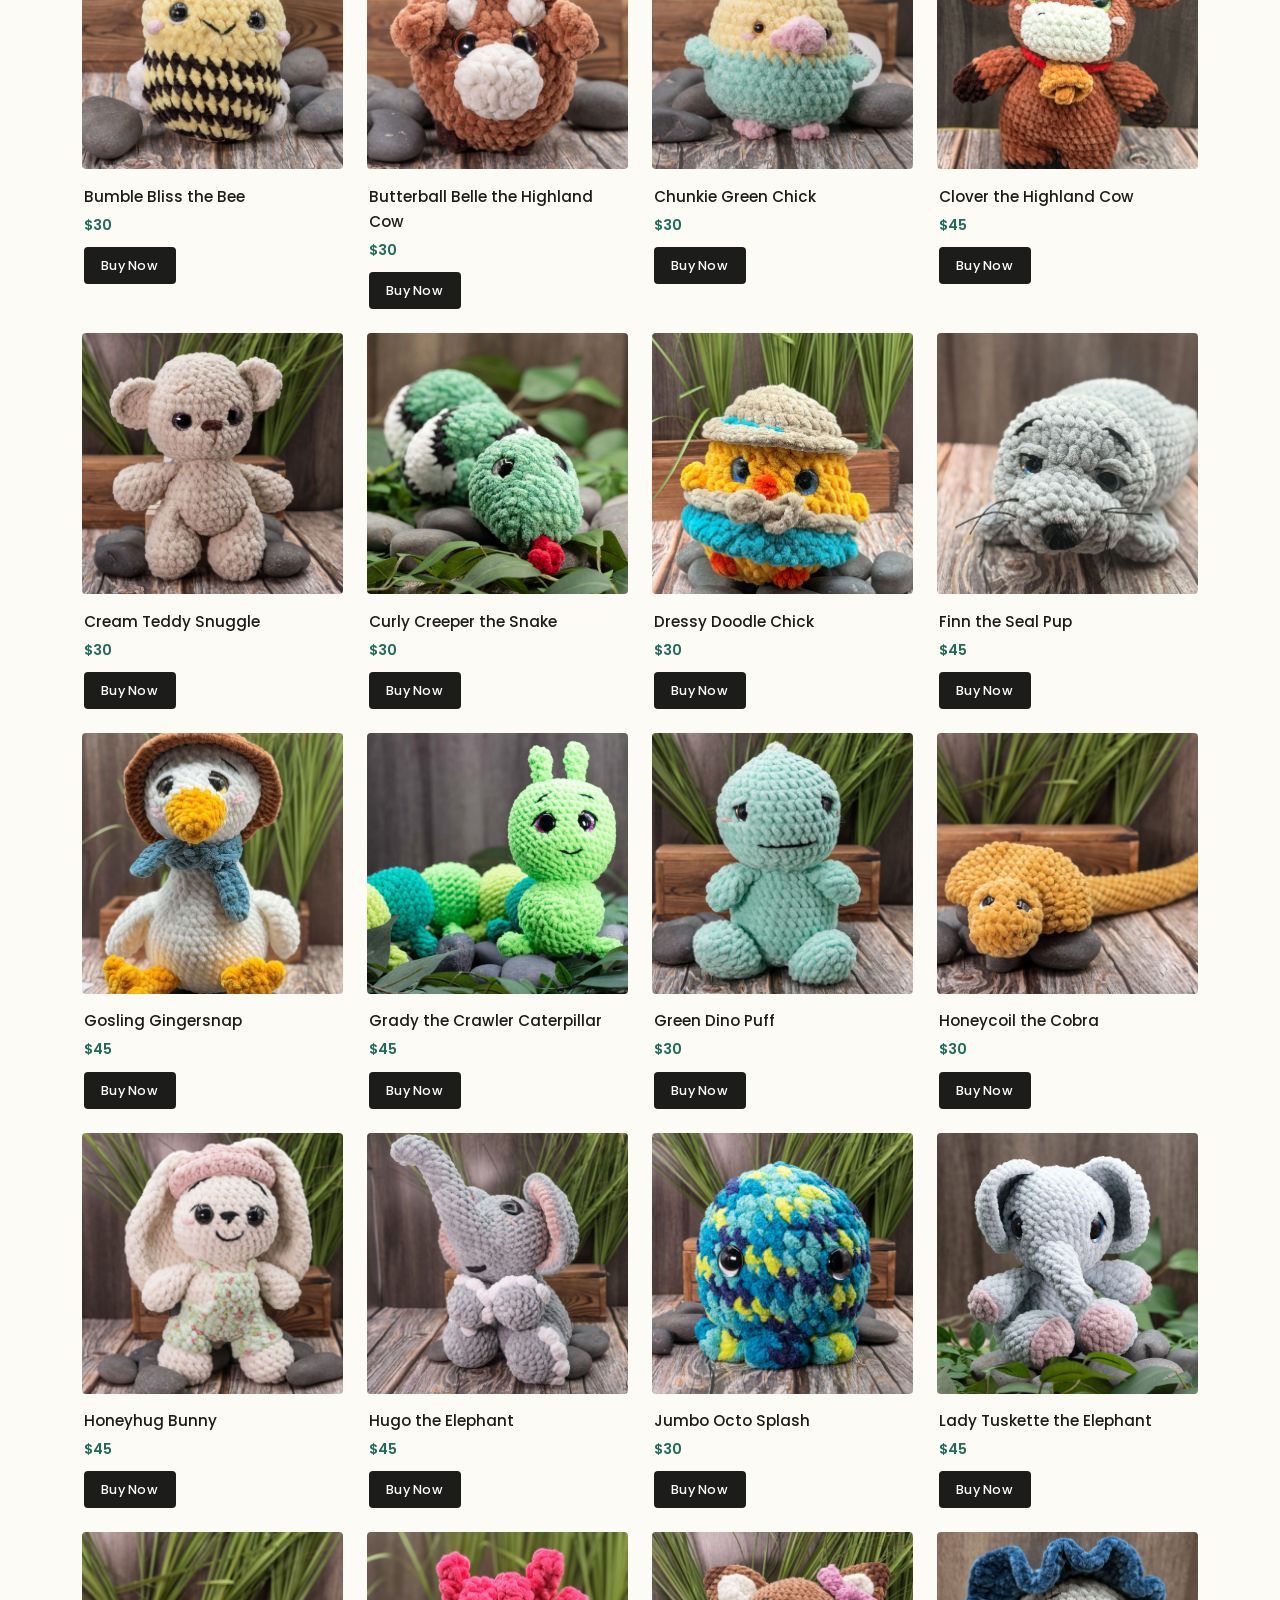
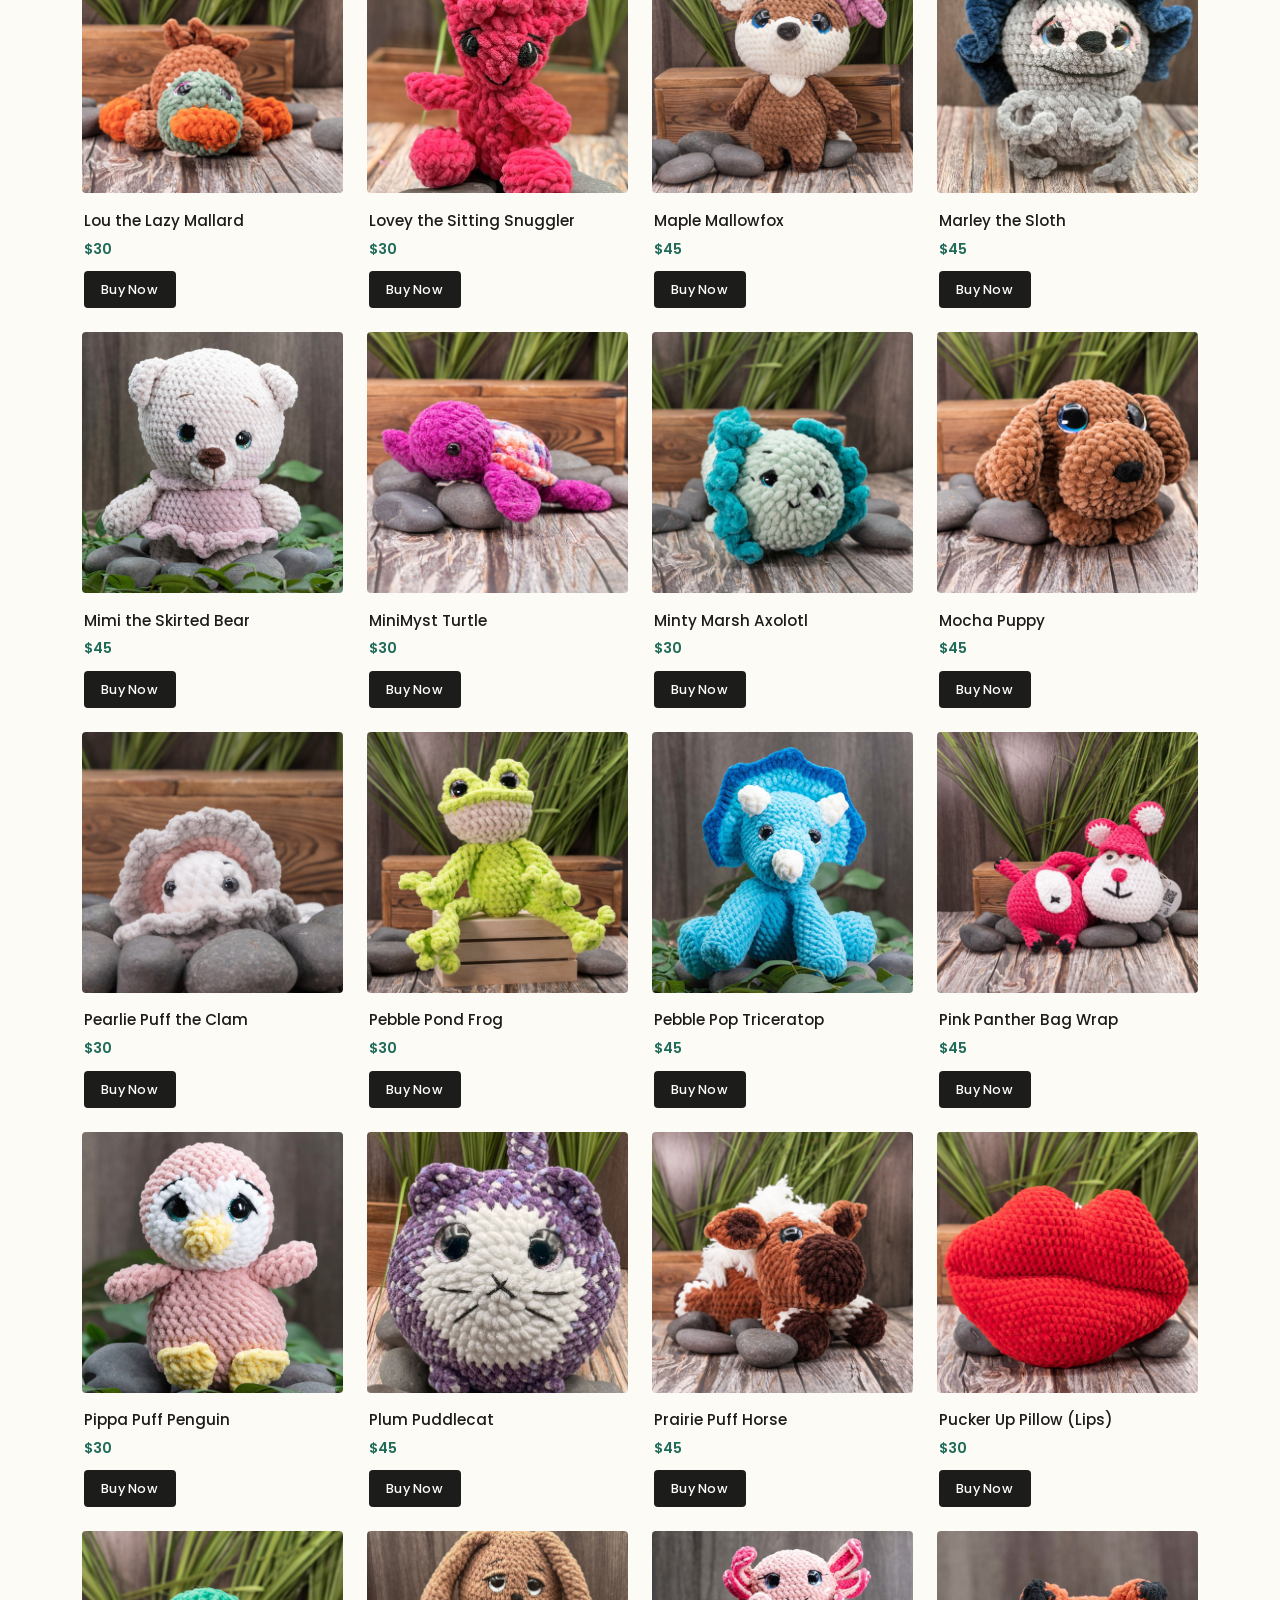
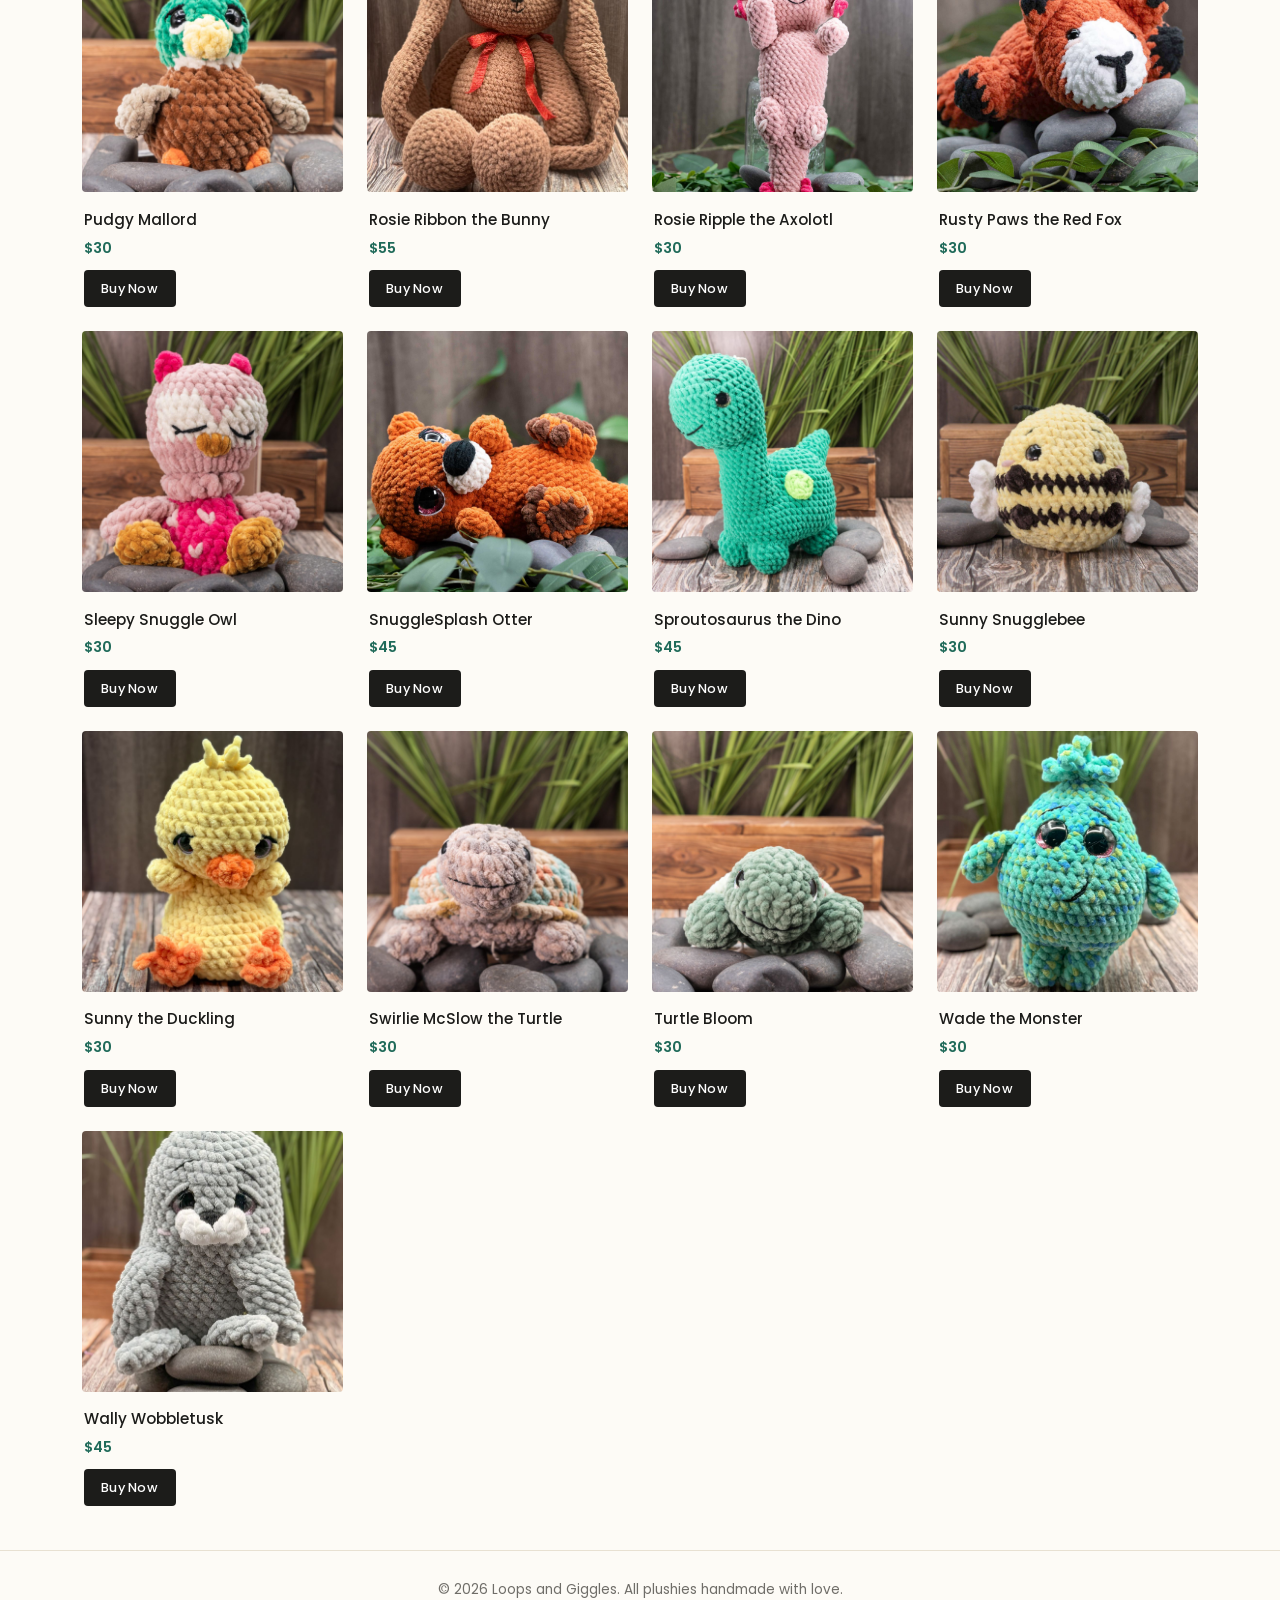
==== commit 0ad49058: "Add files via upload" ====
--- a/gallery.html
+++ b/gallery.html
@@ -1,923 +1,1067 @@
-<!DOCTYPE html>
-<html lang="en">
-<head>
-<meta charset="UTF-8">
-<meta name="viewport" content="width=device-width, initial-scale=1.0">
-<title>Gallery | Loops and Giggles</title>
-<meta name="description" content="Browse all handcrafted crochet plushies from Loops and Giggles.">
-<meta property="og:type" content="website">
-<meta property="og:site_name" content="Loops and Giggles">
-<meta property="og:title" content="Gallery | Loops and Giggles">
-<meta property="og:description" content="Browse all of our handcrafted crochet plushies, and order your favorites online.">
-<meta property="og:url" content="https://loopsandgiggles.com/gallery.html">
-<meta property="og:image" content="https://loopsandgiggles.com/share-preview.jpg">
-<meta property="og:image:width" content="1200">
-<meta property="og:image:height" content="630">
-<meta property="og:image:alt" content="Loops and Giggles logo with four handmade crochet plushies">
-<meta name="twitter:card" content="summary_large_image">
-<link rel="icon" type="image/svg+xml" href="favicon.svg">
-<link rel="preconnect" href="https://fonts.googleapis.com">
-<link href="https://fonts.googleapis.com/css2?family=Poppins:wght@400;500;600&display=swap" rel="stylesheet">
-<link rel="stylesheet" href="style.css?v=20260925b">
-</head>
-<body>
-
-<header class="site-header">
-  <div class="wrap">
-    <a class="brand" href="index.html">
-      <img src="logo.svg" alt="Loops and Giggles">
-    </a>
-    <nav class="main-nav">
-      <a href="index.html">Home</a>
-      <a href="gallery.html">Gallery</a>
-      <a href="#new-makes">New Makes</a>
-      <a href="index.html#fairs">Find Us</a>
-      <a href="mailto:maria@loopsandgiggles.com?subject=New%20inquiry%20from%20the%20website&body=Name%3A%0APhone%20number%3A%0AMessage%3A%0A">Contact</a>
-    </nav>
-  </div>
-</header>
-
-<div class="page-title">
-  <h1>The gallery</h1>
-  <p>Every plushie is lovingly handmade, with the time and care needed to add those thoughtful details that make our plushies stand out from the rest.</p>
-  <p>Shipping starts at $7 within the continental U.S. Ordering more than one? We'll ship them together and refund any extra shipping.</p>
-  <p>We also have craft fair exclusives, with the added benefit of saving on shipping! Check out the <a href="index.html#fairs">Find Us</a> page to see where we'll be next!</p>
-  <p><a href="#full-gallery" class="new-makes-link">See the full gallery &darr;</a></p>
-</div>
-
-<div class="gallery-filters" id="gallery-filters">
-  <div class="filter-selects">
-    <label class="filter-field">
-      <span class="filter-label">Price</span>
-      <select id="filter-price">
-        <option value="all">All prices</option>
-        <option value="17">$17</option>
-        <option value="30">$30</option>
-        <option value="45">$45 and up</option>
-      </select>
-    </label>
-    <label class="filter-field">
-      <span class="filter-label">Type</span>
-      <select id="filter-type">
-        <option value="all">All types</option>
-        <option value="bunnies-bears">Bunnies &amp; Bears</option>
-        <option value="cats-pups">Cats &amp; Pups</option>
-        <option value="farm">Farm Friends</option>
-        <option value="sea-pond">Sea &amp; Pond</option>
-        <option value="woodland-wild">Woodland &amp; Wild</option>
-        <option value="dinos">Dinos</option>
-        <option value="spooky-sweet">Spooky &amp; Sweet</option>
-        <option value="unique">Unique Finds</option>
-      </select>
-    </label>
-  </div>
-  <p class="filter-empty" id="filter-empty" hidden>No plushies match those filters yet &mdash; try another combination!</p>
-</div>
-
-<section class="featured new-makes-section" id="new-makes">
-  <div class="wrap">
-    <h2>New this month</h2>
-    <p class="new-makes-intro">Fresh off the hook! These'll move down into the full gallery once they've had their debut.</p>
-    <div class="gallery-grid">
-
-      <div class="product-card" data-type="dinos" data-photos="amethyst-dino.jpg,amethyst-dino-2.jpg,amethyst-dino-3.jpg">
-        <span class="badge-new">New!</span>
-        <img src="amethyst-dino.jpg" alt="Amethyst Dino plushie">
-        <div class="product-info">
-          <h3>Amethyst Dino</h3>
-          <p class="product-price">$17</p>
-          <a class="btn-buy" href="https://square.link/u/UUVgo78V" target="_blank" rel="noopener">Buy Now</a>
-        </div>
-      </div>
-      <div class="product-card" data-type="sea-pond" data-photos="blooming-squid.jpg,blooming-squid-2.jpg,blooming-squid-3.jpg">
-        <span class="badge-new">New!</span>
-        <img src="blooming-squid.jpg" alt="Blooming Squid plushie">
-        <div class="product-info">
-          <h3>Blooming Squid</h3>
-          <p class="product-price">$17</p>
-          <a class="btn-buy" href="https://square.link/u/sWGKO5As" target="_blank" rel="noopener">Buy Now</a>
-        </div>
-      </div>
-      <div class="product-card" data-type="sea-pond" data-photos="blu-the-penguin.jpg,blu-the-penguin-2.jpg,blu-the-penguin-3.jpg">
-        <span class="badge-new">New!</span>
-        <img src="blu-the-penguin.jpg" alt="Blu the Penguin plushie">
-        <div class="product-info">
-          <h3>Blu the Penguin</h3>
-          <p class="product-price">$17</p>
-          <a class="btn-buy" href="https://square.link/u/dYVSB3p0" target="_blank" rel="noopener">Buy Now</a>
-        </div>
-      </div>
-      <div class="product-card" data-type="farm" data-photos="blue-cappy-chick.jpg,blue-cappy-chick-2.jpg,blue-cappy-chick-3.jpg">
-        <span class="badge-new">New!</span>
-        <img src="blue-cappy-chick.jpg" alt="Blue Cappy Chick plushie">
-        <div class="product-info">
-          <h3>Blue Cappy Chick</h3>
-          <p class="product-price">$17</p>
-          <a class="btn-buy" href="https://square.link/u/Esqmmyey" target="_blank" rel="noopener">Buy Now</a>
-        </div>
-      </div>
-      <div class="product-card" data-type="spooky-sweet" data-photos="blueberry-swirl-cone.jpg,blueberry-swirl-cone-2.jpg">
-        <span class="badge-new">New!</span>
-        <img loading="lazy" src="blueberry-swirl-cone.jpg" alt="Blueberry Swirl Cone plushie">
-        <div class="product-info">
-          <h3>Blueberry Swirl Cone</h3>
-          <p class="product-price">$17</p>
-          <a class="btn-buy" href="https://square.link/u/DjjgYNiT" target="_blank" rel="noopener">Buy Now</a>
-        </div>
-      </div>
-      <div class="product-card" data-type="sea-pond" data-photos="bluspout-whale.jpg,bluspout-whale-2.jpg,bluspout-whale-3.jpg">
-        <span class="badge-new">New!</span>
-        <img loading="lazy" src="bluspout-whale.jpg" alt="BluSpout Whale plushie">
-        <div class="product-info">
-          <h3>BluSpout Whale</h3>
-          <p class="product-price">$17</p>
-          <a class="btn-buy" href="https://square.link/u/75ohACoK" target="_blank" rel="noopener">Buy Now</a>
-        </div>
-      </div>
-      <div class="product-card" data-type="bunnies-bears" data-photos="butterblossom-bunny.jpg,butterblossom-bunny-2.jpg,butterblossom-bunny-3.jpg">
-        <span class="badge-new">New!</span>
-        <img loading="lazy" src="butterblossom-bunny.jpg" alt="Butterblossom Bunny plushie">
-        <div class="product-info">
-          <h3>Butterblossom Bunny</h3>
-          <p class="product-price">$17</p>
-          <a class="btn-buy" href="https://square.link/u/mAbjsaiI" target="_blank" rel="noopener">Buy Now</a>
-        </div>
-      </div>
-      <div class="product-card" data-type="cats-pups" data-photos="buttermellow-kitty.jpg,buttermellow-kitty-2.jpg,buttermellow-kitty-3.jpg">
-        <span class="badge-new">New!</span>
-        <img loading="lazy" src="buttermellow-kitty.jpg" alt="Buttermellow Kitty plushie">
-        <div class="product-info">
-          <h3>Buttermellow Kitty</h3>
-          <p class="product-price">$17</p>
-          <a class="btn-buy" href="https://square.link/u/EAF0bqKN" target="_blank" rel="noopener">Buy Now</a>
-        </div>
-      </div>
-      <div class="product-card" data-type="spooky-sweet" data-photos="candyboo-ghost.jpg,candyboo-ghost-2.jpg,candyboo-ghost-3.jpg">
-        <span class="badge-new">New!</span>
-        <img loading="lazy" src="candyboo-ghost.jpg" alt="Candyboo plushie">
-        <div class="product-info">
-          <h3>Candyboo</h3>
-          <p class="product-price">$17</p>
-          <a class="btn-buy" href="https://square.link/u/DGgjgOg2" target="_blank" rel="noopener">Buy Now</a>
-        </div>
-      </div>
-      <div class="product-card" data-type="woodland-wild" data-photos="chubba-capybarra.jpg,chubba-capybarra-2.jpg,chubba-capybarra-3.jpg">
-        <span class="badge-new">New!</span>
-        <img loading="lazy" src="chubba-capybarra.jpg" alt="Chubba Capybarra plushie">
-        <div class="product-info">
-          <h3>Chubba Capybarra</h3>
-          <p class="product-price">$17</p>
-          <a class="btn-buy" href="https://square.link/u/YIq6BXYJ" target="_blank" rel="noopener">Buy Now</a>
-        </div>
-      </div>
-      <div class="product-card" data-type="sea-pond" data-photos="evergreen-wiggle-seal.jpg,evergreen-wiggle-seal-2.jpg,evergreen-wiggle-seal-3.jpg">
-        <span class="badge-new">New!</span>
-        <img loading="lazy" src="evergreen-wiggle-seal.jpg" alt="Evergreen Wiggle Seal plushie">
-        <div class="product-info">
-          <h3>Evergreen Wiggle Seal</h3>
-          <p class="product-price">$17</p>
-          <a class="btn-buy" href="https://square.link/u/6arABafv" target="_blank" rel="noopener">Buy Now</a>
-        </div>
-      </div>
-      <div class="product-card" data-type="cats-pups" data-photos="goldie-puff-cat.jpg,goldie-puff-cat-2.jpg,goldie-puff-cat-3.jpg">
-        <span class="badge-new">New!</span>
-        <img loading="lazy" src="goldie-puff-cat.jpg" alt="Goldie Puff Cat plushie">
-        <div class="product-info">
-          <h3>Goldie Puff Cat</h3>
-          <p class="product-price">$17</p>
-          <a class="btn-buy" href="https://square.link/u/TgrOqa7W" target="_blank" rel="noopener">Buy Now</a>
-        </div>
-      </div>
-      <div class="product-card" data-type="farm" data-photos="honeybake-hen.jpg,honeybake-hen-2.jpg,honeybake-hen-3.jpg">
-        <span class="badge-new">New!</span>
-        <img loading="lazy" src="honeybake-hen.jpg" alt="Honeybake Hen plushie">
-        <div class="product-info">
-          <h3>Honeybake Hen</h3>
-          <p class="product-price">$17</p>
-          <a class="btn-buy" href="https://square.link/u/uY4G5B5W" target="_blank" rel="noopener">Buy Now</a>
-        </div>
-      </div>
-      <div class="product-card" data-type="sea-pond" data-photos="hoppy-ribbit-frog.jpg,hoppy-ribbit-frog-2.jpg,hoppy-ribbit-frog-3.jpg">
-        <span class="badge-new">New!</span>
-        <img loading="lazy" src="hoppy-ribbit-frog.jpg" alt="Hoppy Ribbit Frog plushie">
-        <div class="product-info">
-          <h3>Hoppy Ribbit Frog</h3>
-          <p class="product-price">$17</p>
-          <a class="btn-buy" href="https://square.link/u/uJpGpjT8" target="_blank" rel="noopener">Buy Now</a>
-        </div>
-      </div>
-      <div class="product-card" data-type="farm" data-photos="lavender-peep-chick.jpg,lavender-peep-chick-2.jpg,lavender-peep-chick-3.jpg">
-        <span class="badge-new">New!</span>
-        <img loading="lazy" src="lavender-peep-chick.jpg" alt="Lavender Peep Chick plushie">
-        <div class="product-info">
-          <h3>Lavender Peep Chick</h3>
-          <p class="product-price">$17</p>
-          <a class="btn-buy" href="https://square.link/u/rm4suy5j" target="_blank" rel="noopener">Buy Now</a>
-        </div>
-      </div>
-      <div class="product-card" data-type="farm" data-photos="lil-butterbean-pig.jpg,lil-butterbean-pig-2.jpg,lil-butterbean-pig-3.jpg">
-        <span class="badge-new">New!</span>
-        <img loading="lazy" src="lil-butterbean-pig.jpg" alt="Lil Butterbean Pig plushie">
-        <div class="product-info">
-          <h3>Lil Butterbean Pig</h3>
-          <p class="product-price">$17</p>
-          <a class="btn-buy" href="https://square.link/u/Xze6rGZy" target="_blank" rel="noopener">Buy Now</a>
-        </div>
-      </div>
-      <div class="product-card" data-type="spooky-sweet" data-photos="lil-hellaboo-ghost.jpg,lil-hellaboo-ghost-2.jpg,lil-hellaboo-ghost-3.jpg">
-        <span class="badge-new">New!</span>
-        <img loading="lazy" src="lil-hellaboo-ghost.jpg" alt="Lil Hellaboo Ghost plushie">
-        <div class="product-info">
-          <h3>Lil Hellaboo Ghost</h3>
-          <p class="product-price">$17</p>
-          <a class="btn-buy" href="https://square.link/u/2cJJ6fEj" target="_blank" rel="noopener">Buy Now</a>
-        </div>
-      </div>
-      <div class="product-card" data-type="cats-pups" data-photos="lilac-plum-puddlecat.jpg,lilac-plum-puddlecat-2.jpg,lilac-plum-puddlecat-3.jpg">
-        <span class="badge-new">New!</span>
-        <img loading="lazy" src="lilac-plum-puddlecat.jpg" alt="Lil Plum Puddlecat plushie">
-        <div class="product-info">
-          <h3>Lil Plum Puddlecat</h3>
-          <p class="product-price">$17</p>
-          <a class="btn-buy" href="https://square.link/u/5lfF1Zw0" target="_blank" rel="noopener">Buy Now</a>
-        </div>
-      </div>
-      <div class="product-card" data-type="bunnies-bears" data-photos="loaflette-bunny.jpg,loaflette-bunny-2.jpg,loaflette-bunny-3.jpg">
-        <span class="badge-new">New!</span>
-        <img loading="lazy" src="loaflette-bunny.jpg" alt="Loaflette Bunny plushie">
-        <div class="product-info">
-          <h3>Loaflette Bunny</h3>
-          <p class="product-price">$17</p>
-          <a class="btn-buy" href="https://square.link/u/R4JSHmAX" target="_blank" rel="noopener">Buy Now</a>
-        </div>
-      </div>
-      <div class="product-card" data-type="sea-pond" data-photos="lollitwirl-octo.jpg,lollitwirl-octo-2.jpg,lollitwirl-octo-3.jpg">
-        <span class="badge-new">New!</span>
-        <img loading="lazy" src="lollitwirl-octo.jpg" alt="LolliTwirl Octo plushie">
-        <div class="product-info">
-          <h3>LolliTwirl Octo</h3>
-          <p class="product-price">$17</p>
-          <a class="btn-buy" href="https://square.link/u/2ky1LBbf" target="_blank" rel="noopener">Buy Now</a>
-        </div>
-      </div>
-      <div class="product-card" data-type="spooky-sweet" data-photos="mallow-pop.jpg,mallow-pop-2.jpg,mallow-pop-3.jpg">
-        <span class="badge-new">New!</span>
-        <img loading="lazy" src="mallow-pop.jpg" alt="Mallow Pop plushie">
-        <div class="product-info">
-          <h3>Mallow Pop</h3>
-          <p class="product-price">$17</p>
-          <a class="btn-buy" href="https://square.link/u/TZclnRN1" target="_blank" rel="noopener">Buy Now</a>
-        </div>
-      </div>
-      <div class="product-card" data-type="sea-pond" data-photos="manny-mallow-manatee.jpg,manny-mallow-manatee-2.jpg,manny-mallow-manatee-3.jpg">
-        <span class="badge-new">New!</span>
-        <img loading="lazy" src="manny-mallow-manatee.jpg" alt="Manny Mallow Manatee plushie">
-        <div class="product-info">
-          <h3>Manny Mallow Manatee</h3>
-          <p class="product-price">$17</p>
-          <a class="btn-buy" href="https://square.link/u/Hu1F0ev6" target="_blank" rel="noopener">Buy Now</a>
-        </div>
-      </div>
-      <div class="product-card" data-type="woodland-wild" data-photos="mini-plume-peacock.jpg,mini-plume-peacock-2.jpg,mini-plume-peacock-3.jpg">
-        <span class="badge-new">New!</span>
-        <img loading="lazy" src="mini-plume-peacock.jpg" alt="Mini Plume Peacock plushie">
-        <div class="product-info">
-          <h3>Mini Plume Peacock</h3>
-          <p class="product-price">$17</p>
-          <a class="btn-buy" href="https://square.link/u/gnUq1qBG" target="_blank" rel="noopener">Buy Now</a>
-        </div>
-      </div>
-      <div class="product-card" data-type="woodland-wild" data-photos="moonbeam-hootlet.jpg,moonbeam-hootlet-2.jpg,moonbeam-hootlet-3.jpg">
-        <span class="badge-new">New!</span>
-        <img loading="lazy" src="moonbeam-hootlet.jpg" alt="Moonbeam Hootlet plushie">
-        <div class="product-info">
-          <h3>Moonbeam Hootlet</h3>
-          <p class="product-price">$17</p>
-          <a class="btn-buy" href="https://square.link/u/1lm5UAvA" target="_blank" rel="noopener">Buy Now</a>
-        </div>
-      </div>
-      <div class="product-card" data-type="woodland-wild" data-photos="nutmeg-the-hedgehog.jpg,nutmeg-the-hedgehog-2.jpg,nutmeg-the-hedgehog-3.jpg">
-        <span class="badge-new">New!</span>
-        <img loading="lazy" src="nutmeg-the-hedgehog.jpg" alt="Nutmeg the Hedgehog plushie">
-        <div class="product-info">
-          <h3>Nutmeg the Hedgehog</h3>
-          <p class="product-price">$30</p>
-          <a class="btn-buy" href="https://square.link/u/N2k36CnU" target="_blank" rel="noopener">Buy Now</a>
-        </div>
-      </div>
-      <div class="product-card" data-type="sea-pond" data-photos="octobloom.jpg,octobloom-2.jpg,octobloom-3.jpg">
-        <span class="badge-new">New!</span>
-        <img loading="lazy" src="octobloom.jpg" alt="OctoBloom plushie">
-        <div class="product-info">
-          <h3>OctoBloom</h3>
-          <p class="product-price">$17</p>
-          <a class="btn-buy" href="https://square.link/u/3PhSSEeS" target="_blank" rel="noopener">Buy Now</a>
-        </div>
-      </div>
-      <div class="product-card" data-type="cats-pups" data-photos="pebble-pug.jpg,pebble-pug-2.jpg,pebble-pug-3.jpg">
-        <span class="badge-new">New!</span>
-        <img loading="lazy" src="pebble-pug.jpg" alt="Pebble Pug plushie">
-        <div class="product-info">
-          <h3>Pebble Pug</h3>
-          <p class="product-price">$17</p>
-          <a class="btn-buy" href="https://square.link/u/7yTebVHC" target="_blank" rel="noopener">Buy Now</a>
-        </div>
-      </div>
-      <div class="product-card" data-type="bunnies-bears" data-photos="pink-puffcake-bear.jpg,pink-puffcake-bear-2.jpg,pink-puffcake-bear-3.jpg">
-        <span class="badge-new">New!</span>
-        <img loading="lazy" src="pink-puffcake-bear.jpg" alt="Pink Puffcake Bear plushie">
-        <div class="product-info">
-          <h3>Pink Puffcake Bear</h3>
-          <p class="product-price">$17</p>
-          <a class="btn-buy" href="https://square.link/u/cfHfJVZD" target="_blank" rel="noopener">Buy Now</a>
-        </div>
-      </div>
-      <div class="product-card" data-type="sea-pond" data-photos="pink-swizzle-octo.jpg,pink-swizzle-octo-2.jpg,pink-swizzle-octo-3.jpg">
-        <span class="badge-new">New!</span>
-        <img loading="lazy" src="pink-swizzle-octo.jpg" alt="Pink Swizzle Octo plushie">
-        <div class="product-info">
-          <h3>Pink Swizzle Octo</h3>
-          <p class="product-price">$17</p>
-          <a class="btn-buy" href="https://square.link/u/4vYvD4ZY" target="_blank" rel="noopener">Buy Now</a>
-        </div>
-      </div>
-      <div class="product-card" data-type="sea-pond" data-photos="stormy-octo.jpg,stormy-octo-2.jpg,stormy-octo-3.jpg">
-        <span class="badge-new">New!</span>
-        <img loading="lazy" src="stormy-octo.jpg" alt="Stormy Octo plushie">
-        <div class="product-info">
-          <h3>Stormy Octo</h3>
-          <p class="product-price">$17</p>
-          <a class="btn-buy" href="https://square.link/u/RTgPWijd" target="_blank" rel="noopener">Buy Now</a>
-        </div>
-      </div>
-      <div class="product-card" data-type="farm" data-photos="sugarwool-the-sheep.jpg,sugarwool-the-sheep-2.jpg,sugarwool-the-sheep-3.jpg">
-        <span class="badge-new">New!</span>
-        <img loading="lazy" src="sugarwool-the-sheep.jpg" alt="Sugarwool the Sheep plushie">
-        <div class="product-info">
-          <h3>Sugarwool the Sheep</h3>
-          <p class="product-price">$17</p>
-          <a class="btn-buy" href="https://square.link/u/ubuSrp6q" target="_blank" rel="noopener">Buy Now</a>
-        </div>
-      </div>
-      <div class="product-card" data-type="bunnies-bears" data-photos="toffee-loaf-bunny.jpg,toffee-loaf-bunny-2.jpg,toffee-loaf-bunny-3.jpg">
-        <span class="badge-new">New!</span>
-        <img loading="lazy" src="toffee-loaf-bunny.jpg" alt="Toffee Loaf Bunny plushie">
-        <div class="product-info">
-          <h3>Toffee Loaf Bunny</h3>
-          <p class="product-price">$17</p>
-          <a class="btn-buy" href="https://square.link/u/xNegrlP7" target="_blank" rel="noopener">Buy Now</a>
-        </div>
-      </div>
-      <div class="product-card" data-type="farm" data-photos="trixie-the-duck.jpg,trixie-the-duck-2.jpg,trixie-the-duck-3.jpg">
-        <span class="badge-new">New!</span>
-        <img loading="lazy" src="trixie-the-duck.jpg" alt="Trixie the Duck plushie">
-        <div class="product-info">
-          <h3>Trixie the Duck</h3>
-          <p class="product-price">$17</p>
-          <a class="btn-buy" href="https://square.link/u/kSAIiyVW" target="_blank" rel="noopener">Buy Now</a>
-        </div>
-      </div>
-      <div class="product-card" data-type="spooky-sweet" data-photos="whispy-boo-ghost.jpg,whispy-boo-ghost-2.jpg,whispy-boo-ghost-3.jpg">
-        <span class="badge-new">New!</span>
-        <img loading="lazy" src="whispy-boo-ghost.jpg" alt="Whispy Boo Ghost plushie">
-        <div class="product-info">
-          <h3>Whispy Boo Ghost</h3>
-          <p class="product-price">$17</p>
-          <a class="btn-buy" href="https://square.link/u/R2GNDuk6" target="_blank" rel="noopener">Buy Now</a>
-        </div>
-      </div>
-      <div class="product-card" data-type="bunnies-bears" data-photos="white-loaf-bunny.jpg,white-loaf-bunny-2.jpg,white-loaf-bunny-3.jpg">
-        <span class="badge-new">New!</span>
-        <img loading="lazy" src="white-loaf-bunny.jpg" alt="White Loaf Bunny plushie">
-        <div class="product-info">
-          <h3>White Loaf Bunny</h3>
-          <p class="product-price">$17</p>
-          <a class="btn-buy" href="https://square.link/u/qqVJgBw1" target="_blank" rel="noopener">Buy Now</a>
-        </div>
-      </div>
-      <div class="product-card" data-type="farm" data-photos="wobble-peep-chick.jpg,wobble-peep-chick-2.jpg,wobble-peep-chick-3.jpg">
-        <span class="badge-new">New!</span>
-        <img loading="lazy" src="wobble-peep-chick.jpg" alt="Wobble Peep Chick plushie">
-        <div class="product-info">
-          <h3>Wobble Peep Chick</h3>
-          <p class="product-price">$17</p>
-          <a class="btn-buy" href="https://square.link/u/xzDKlsNf" target="_blank" rel="noopener">Buy Now</a>
-        </div>
-      </div>
-
-    </div>
-  </div>
-</section>
-
-<section class="featured" id="full-gallery">
-  <div class="wrap">
-    <div class="gallery-grid">
-
-      <div class="product-card" data-type="farm">
-        <img loading="lazy" src="berrybelle-cow.jpg" alt="BerryBelle the Cow plushie">
-        <div class="product-info">
-          <h3>BerryBelle the Cow</h3>
-          <p class="product-price">$45</p>
-          <a class="btn-buy" href="https://square.link/u/v525mPJa" target="_blank" rel="noopener">Buy Now</a>
-        </div>
-      </div>
-      <div class="product-card" data-type="spooky-sweet" data-photos="blooming-dumpling.jpg,blooming-dumpling-2.jpg,blooming-dumpling-3.jpg,blooming-dumpling-4.jpg">
-        <img loading="lazy" src="blooming-dumpling.jpg" alt="Blooming Dumpling plushie">
-        <div class="product-info">
-          <h3>Blooming Dumpling</h3>
-          <p class="product-price">$30</p>
-          <a class="btn-buy" href="https://square.link/u/Qnz68gqI" target="_blank" rel="noopener">Buy Now</a>
-        </div>
-      </div>
-      <div class="product-card" data-type="spooky-sweet" data-photos="bluie-dumpling.jpg,bluie-dumpling-2.jpg,bluie-dumpling-3.jpg">
-        <img loading="lazy" src="bluie-dumpling.jpg" alt="Bluie Dumpling plushie">
-        <div class="product-info">
-          <h3>Bluie Dumpling</h3>
-          <p class="product-price">$30</p>
-          <a class="btn-buy" href="https://square.link/u/vmQeEd9L" target="_blank" rel="noopener">Buy Now</a>
-        </div>
-      </div>
-      <div class="product-card" data-type="unique">
-        <img loading="lazy" src="brown-tumble-sprite.jpg" alt="Brown Tumble Sprite plushie">
-        <div class="product-info">
-          <h3>Brown Tumble Sprite</h3>
-          <p class="product-price">$45</p>
-          <a class="btn-buy" href="https://square.link/u/oRVWXssO" target="_blank" rel="noopener">Buy Now</a>
-        </div>
-      </div>
-      <div class="product-card" data-type="woodland-wild" data-photos="bumble-bliss-bee.jpg,bumble-bliss-bee-2.jpg,bumble-bliss-bee-3.jpg">
-        <img loading="lazy" src="bumble-bliss-bee.jpg" alt="Bumble Bliss the Bee plushie">
-        <div class="product-info">
-          <h3>Bumble Bliss the Bee</h3>
-          <p class="product-price">$30</p>
-          <a class="btn-buy" href="https://square.link/u/X6CtkVAY" target="_blank" rel="noopener">Buy Now</a>
-        </div>
-      </div>
-      <div class="product-card" data-type="farm" data-photos="butterball-belle-cow.jpg,butterball-belle-cow-2.jpg,butterball-belle-cow-3.jpg">
-        <img loading="lazy" src="butterball-belle-cow.jpg" alt="Butterball Belle the Highland Cow plushie">
-        <div class="product-info">
-          <h3>Butterball Belle the Highland Cow</h3>
-          <p class="product-price">$30</p>
-          <a class="btn-buy" href="https://square.link/u/sCierk94" target="_blank" rel="noopener">Buy Now</a>
-        </div>
-      </div>
-      <div class="product-card" data-type="farm">
-        <img loading="lazy" src="chunkie-green-chick.jpg" alt="Chunkie Green Chick plushie">
-        <div class="product-info">
-          <h3>Chunkie Green Chick</h3>
-          <p class="product-price">$30</p>
-          <a class="btn-buy" href="https://square.link/u/SKPibaCB" target="_blank" rel="noopener">Buy Now</a>
-        </div>
-      </div>
-      <div class="product-card" data-type="farm">
-        <img loading="lazy" src="clover-highland-cow.jpg" alt="Clover the Highland Cow plushie">
-        <div class="product-info">
-          <h3>Clover the Highland Cow</h3>
-          <p class="product-price">$45</p>
-          <a class="btn-buy" href="https://square.link/u/EmgyfLIk" target="_blank" rel="noopener">Buy Now</a>
-        </div>
-      </div>
-      <div class="product-card" data-type="bunnies-bears" data-photos="cream-teddy-snuggle.jpg,cream-teddy-snuggle-2.jpg,cream-teddy-snuggle-3.jpg">
-        <img loading="lazy" src="cream-teddy-snuggle.jpg" alt="Cream Teddy Snuggle plushie">
-        <div class="product-info">
-          <h3>Cream Teddy Snuggle</h3>
-          <p class="product-price">$30</p>
-          <a class="btn-buy" href="https://square.link/u/0EbmenKa" target="_blank" rel="noopener">Buy Now</a>
-        </div>
-      </div>
-      <div class="product-card" data-type="woodland-wild" data-photos="curly-creeper-snake.jpg,curly-creeper-snake-2.jpg,curly-creeper-snake-3.jpg,curly-creeper-snake-4.jpg">
-        <img loading="lazy" src="curly-creeper-snake.jpg" alt="Curly Creeper the Snake plushie">
-        <div class="product-info">
-          <h3>Curly Creeper the Snake</h3>
-          <p class="product-price">$30</p>
-          <a class="btn-buy" href="https://square.link/u/lrNEhrN6" target="_blank" rel="noopener">Buy Now</a>
-        </div>
-      </div>
-      <div class="product-card" data-type="farm">
-        <img loading="lazy" src="dressy-doodle-chick.jpg" alt="Dressy Doodle Chick plushie">
-        <div class="product-info">
-          <h3>Dressy Doodle Chick</h3>
-          <p class="product-price">$30</p>
-          <a class="btn-buy" href="https://square.link/u/EmrjlAH2" target="_blank" rel="noopener">Buy Now</a>
-        </div>
-      </div>
-      <div class="product-card" data-type="sea-pond">
-        <img loading="lazy" src="finn-seal-pup.jpg" alt="Finn the Seal Pup plushie">
-        <div class="product-info">
-          <h3>Finn the Seal Pup</h3>
-          <p class="product-price">$45</p>
-          <a class="btn-buy" href="https://square.link/u/FTx1VGXw" target="_blank" rel="noopener">Buy Now</a>
-        </div>
-      </div>
-      <div class="product-card" data-type="farm">
-        <img loading="lazy" src="gosling-gingersnap.jpg" alt="Gosling Gingersnap plushie">
-        <div class="product-info">
-          <h3>Gosling Gingersnap</h3>
-          <p class="product-price">$45</p>
-          <a class="btn-buy" href="https://square.link/u/3rk6IpjA" target="_blank" rel="noopener">Buy Now</a>
-        </div>
-      </div>
-      <div class="product-card" data-type="woodland-wild">
-        <img loading="lazy" src="grady-caterpillar.jpg" alt="Grady the Crawler Caterpillar plushie">
-        <div class="product-info">
-          <h3>Grady the Crawler Caterpillar</h3>
-          <p class="product-price">$45</p>
-          <a class="btn-buy" href="https://square.link/u/ucOWzDeO" target="_blank" rel="noopener">Buy Now</a>
-        </div>
-      </div>
-      <div class="product-card" data-type="dinos" data-photos="green-dino-puff.jpg,green-dino-puff-2.jpg,green-dino-puff-3.jpg,green-dino-puff-4.jpg">
-        <img loading="lazy" src="green-dino-puff.jpg" alt="Green Dino Puff plushie">
-        <div class="product-info">
-          <h3>Green Dino Puff</h3>
-          <p class="product-price">$30</p>
-          <a class="btn-buy" href="https://square.link/u/6DrFqxm6" target="_blank" rel="noopener">Buy Now</a>
-        </div>
-      </div>
-      <div class="product-card" data-type="woodland-wild" data-photos="honeycoil-cobra.jpg,honeycoil-cobra-2.jpg">
-        <img loading="lazy" src="honeycoil-cobra.jpg" alt="Honeycoil the Cobra plushie">
-        <div class="product-info">
-          <h3>Honeycoil the Cobra</h3>
-          <p class="product-price">$30</p>
-          <a class="btn-buy" href="https://square.link/u/nFKrTbEk" target="_blank" rel="noopener">Buy Now</a>
-        </div>
-      </div>
-      <div class="product-card" data-type="bunnies-bears">
-        <img loading="lazy" src="honeyhug-bunny.jpg" alt="Honeyhug Bunny plushie">
-        <div class="product-info">
-          <h3>Honeyhug Bunny</h3>
-          <p class="product-price">$45</p>
-          <a class="btn-buy" href="https://square.link/u/v28AcPH3" target="_blank" rel="noopener">Buy Now</a>
-        </div>
-      </div>
-      <div class="product-card" data-type="woodland-wild">
-        <img loading="lazy" src="hugo-elephant.jpg" alt="Hugo the Elephant plushie">
-        <div class="product-info">
-          <h3>Hugo the Elephant</h3>
-          <p class="product-price">$45</p>
-          <a class="btn-buy" href="https://square.link/u/6Rsnnmpd" target="_blank" rel="noopener">Buy Now</a>
-        </div>
-      </div>
-      <div class="product-card" data-type="sea-pond">
-        <img loading="lazy" src="jumbo-octo-splash.jpg" alt="Jumbo Octo Splash plushie">
-        <div class="product-info">
-          <h3>Jumbo Octo Splash</h3>
-          <p class="product-price">$30</p>
-          <a class="btn-buy" href="https://square.link/u/nsEh8eDI" target="_blank" rel="noopener">Buy Now</a>
-        </div>
-      </div>
-      <div class="product-card" data-type="woodland-wild" data-photos="lady-tuskette-elephant.jpg,lady-tuskette-elephant-2.jpg,lady-tuskette-elephant-3.jpg">
-        <img loading="lazy" src="lady-tuskette-elephant.jpg" alt="Lady Tuskette the Elephant plushie">
-        <div class="product-info">
-          <h3>Lady Tuskette the Elephant</h3>
-          <p class="product-price">$45</p>
-          <a class="btn-buy" href="https://square.link/u/6ywjaN4c" target="_blank" rel="noopener">Buy Now</a>
-        </div>
-      </div>
-      <div class="product-card" data-type="farm" data-photos="lou-lazy-mallard.jpg,lou-lazy-mallard-2.jpg">
-        <img loading="lazy" src="lou-lazy-mallard.jpg" alt="Lou the Lazy Mallard plushie">
-        <div class="product-info">
-          <h3>Lou the Lazy Mallard</h3>
-          <p class="product-price">$30</p>
-          <a class="btn-buy" href="https://square.link/u/8Jc1w3uj" target="_blank" rel="noopener">Buy Now</a>
-        </div>
-      </div>
-      <div class="product-card" data-type="unique" data-photos="lovey-sitting-snuggler.jpg,lovey-sitting-snuggler-2.jpg">
-        <img loading="lazy" src="lovey-sitting-snuggler.jpg" alt="Lovey the Sitting Snuggler plushie">
-        <div class="product-info">
-          <h3>Lovey the Sitting Snuggler</h3>
-          <p class="product-price">$30</p>
-          <a class="btn-buy" href="https://square.link/u/Owa2UUVU" target="_blank" rel="noopener">Buy Now</a>
-        </div>
-      </div>
-      <div class="product-card" data-type="woodland-wild">
-        <img loading="lazy" src="maple-mallowfox.jpg" alt="Maple Mallowfox plushie">
-        <div class="product-info">
-          <h3>Maple Mallowfox</h3>
-          <p class="product-price">$45</p>
-          <a class="btn-buy" href="https://square.link/u/Ub6ibv5C" target="_blank" rel="noopener">Buy Now</a>
-        </div>
-      </div>
-      <div class="product-card" data-type="woodland-wild">
-        <img loading="lazy" src="marley-sloth.jpg" alt="Marley the Sloth plushie">
-        <div class="product-info">
-          <h3>Marley the Sloth</h3>
-          <p class="product-price">$45</p>
-          <a class="btn-buy" href="https://square.link/u/xMSPKUjL" target="_blank" rel="noopener">Buy Now</a>
-        </div>
-      </div>
-      <div class="product-card" data-type="bunnies-bears" data-photos="mimi-skirted-bear.jpg,mimi-skirted-bear-2.jpg">
-        <img loading="lazy" src="mimi-skirted-bear.jpg" alt="Mimi the Skirted Bear plushie">
-        <div class="product-info">
-          <h3>Mimi the Skirted Bear</h3>
-          <p class="product-price">$45</p>
-          <a class="btn-buy" href="https://square.link/u/HvThwn4S" target="_blank" rel="noopener">Buy Now</a>
-        </div>
-      </div>
-      <div class="product-card" data-type="sea-pond" data-photos="minimyst-turtle.jpg,minimyst-turtle-2.jpg,minimyst-turtle-3.jpg">
-        <img loading="lazy" src="minimyst-turtle.jpg" alt="MiniMyst Turtle plushie">
-        <div class="product-info">
-          <h3>MiniMyst Turtle</h3>
-          <p class="product-price">$30</p>
-          <a class="btn-buy" href="https://square.link/u/9eNKjYYD" target="_blank" rel="noopener">Buy Now</a>
-        </div>
-      </div>
-      <div class="product-card" data-type="sea-pond" data-photos="minty-marsh-axolotl.jpg,minty-marsh-axolotl-2.jpg,minty-marsh-axolotl-3.jpg,minty-marsh-axolotl-4.jpg">
-        <img loading="lazy" src="minty-marsh-axolotl.jpg" alt="Minty Marsh Axolotl plushie">
-        <div class="product-info">
-          <h3>Minty Marsh Axolotl</h3>
-          <p class="product-price">$30</p>
-          <a class="btn-buy" href="https://square.link/u/EqBJ6TC3" target="_blank" rel="noopener">Buy Now</a>
-        </div>
-      </div>
-      <div class="product-card" data-type="cats-pups">
-        <img loading="lazy" src="mocha-puppy.jpg" alt="Mocha Puppy plushie">
-        <div class="product-info">
-          <h3>Mocha Puppy</h3>
-          <p class="product-price">$45</p>
-          <a class="btn-buy" href="https://square.link/u/qCnPgQAM" target="_blank" rel="noopener">Buy Now</a>
-        </div>
-      </div>
-      <div class="product-card" data-type="sea-pond" data-photos="pearlie-puff-clam.jpg,pearlie-puff-clam-2.jpg,pearlie-puff-clam-3.jpg">
-        <img loading="lazy" src="pearlie-puff-clam.jpg" alt="Pearlie Puff the Clam plushie">
-        <div class="product-info">
-          <h3>Pearlie Puff the Clam</h3>
-          <p class="product-price">$30</p>
-          <a class="btn-buy" href="https://square.link/u/PVhJ5zFR" target="_blank" rel="noopener">Buy Now</a>
-        </div>
-      </div>
-      <div class="product-card" data-type="sea-pond" data-photos="pebble-pond-frog.jpg,pebble-pond-frog-2.jpg,pebble-pond-frog-3.jpg">
-        <img loading="lazy" src="pebble-pond-frog.jpg" alt="Pebble Pond Frog plushie">
-        <div class="product-info">
-          <h3>Pebble Pond Frog</h3>
-          <p class="product-price">$30</p>
-          <a class="btn-buy" href="https://square.link/u/mQvu7j7o" target="_blank" rel="noopener">Buy Now</a>
-        </div>
-      </div>
-      <div class="product-card" data-type="dinos">
-        <img loading="lazy" src="pebble-pop-triceratop.jpg" alt="Pebble Pop Triceratop plushie">
-        <div class="product-info">
-          <h3>Pebble Pop Triceratop</h3>
-          <p class="product-price">$45</p>
-          <a class="btn-buy" href="https://square.link/u/VwovEgZf" target="_blank" rel="noopener">Buy Now</a>
-        </div>
-      </div>
-      <div class="product-card" data-type="spooky-sweet">
-        <img loading="lazy" src="pink-panther-bag-wrap.jpg" alt="Pink Panther Bag Wrap plushie">
-        <div class="product-info">
-          <h3>Pink Panther Bag Wrap</h3>
-          <p class="product-price">$45</p>
-          <a class="btn-buy" href="https://square.link/u/KrpU3mBu" target="_blank" rel="noopener">Buy Now</a>
-        </div>
-      </div>
-      <div class="product-card" data-type="sea-pond">
-        <img loading="lazy" src="pippa-puff-penguin.jpg" alt="Pippa Puff Penguin plushie">
-        <div class="product-info">
-          <h3>Pippa Puff Penguin</h3>
-          <p class="product-price">$30</p>
-          <a class="btn-buy" href="https://square.link/u/2xgJ7hGI" target="_blank" rel="noopener">Buy Now</a>
-        </div>
-      </div>
-      <div class="product-card" data-type="cats-pups">
-        <img loading="lazy" src="plum-puddlecat.jpg" alt="Plum Puddlecat plushie">
-        <div class="product-info">
-          <h3>Plum Puddlecat</h3>
-          <p class="product-price">$45</p>
-          <a class="btn-buy" href="https://square.link/u/YVOLcHGC" target="_blank" rel="noopener">Buy Now</a>
-        </div>
-      </div>
-      <div class="product-card" data-type="farm">
-        <img loading="lazy" src="prairie-puff-horse.jpg" alt="Prairie Puff Horse plushie">
-        <div class="product-info">
-          <h3>Prairie Puff Horse</h3>
-          <p class="product-price">$45</p>
-          <a class="btn-buy" href="https://square.link/u/nWnMfhhg" target="_blank" rel="noopener">Buy Now</a>
-        </div>
-      </div>
-      <div class="product-card" data-type="spooky-sweet">
-        <img loading="lazy" src="pucker-up-pillow.jpg" alt="Pucker Up Pillow (Lips) plushie">
-        <div class="product-info">
-          <h3>Pucker Up Pillow (Lips)</h3>
-          <p class="product-price">$30</p>
-          <a class="btn-buy" href="https://square.link/u/yAQTxdJY" target="_blank" rel="noopener">Buy Now</a>
-        </div>
-      </div>
-      <div class="product-card" data-type="farm" data-photos="pudgy-mallord.jpg,pudgy-mallord-2.jpg">
-        <img loading="lazy" src="pudgy-mallord.jpg" alt="Pudgy Mallord plushie">
-        <div class="product-info">
-          <h3>Pudgy Mallord</h3>
-          <p class="product-price">$30</p>
-          <a class="btn-buy" href="https://square.link/u/DdCcDg7J" target="_blank" rel="noopener">Buy Now</a>
-        </div>
-      </div>
-      <div class="product-card" data-type="bunnies-bears">
-        <img loading="lazy" src="rosie-ribbon-bunny.jpg" alt="Rosie Ribbon the Bunny plushie">
-        <div class="product-info">
-          <h3>Rosie Ribbon the Bunny</h3>
-          <p class="product-price">$55</p>
-          <a class="btn-buy" href="https://square.link/u/9ho9Q0FC" target="_blank" rel="noopener">Buy Now</a>
-        </div>
-      </div>
-      <div class="product-card" data-type="sea-pond">
-        <img loading="lazy" src="rosie-ripple-axolotl.jpg" alt="Rosie Ripple the Axolotl plushie">
-        <div class="product-info">
-          <h3>Rosie Ripple the Axolotl</h3>
-          <p class="product-price">$30</p>
-          <a class="btn-buy" href="https://square.link/u/2sEXLZfl" target="_blank" rel="noopener">Buy Now</a>
-        </div>
-      </div>
-      <div class="product-card" data-type="woodland-wild" data-photos="rusty-paws-fox.jpg,rusty-paws-fox-2.jpg,rusty-paws-fox-3.jpg">
-        <img loading="lazy" src="rusty-paws-fox.jpg" alt="Rusty Paws the Red Fox plushie">
-        <div class="product-info">
-          <h3>Rusty Paws the Red Fox</h3>
-          <p class="product-price">$30</p>
-          <a class="btn-buy" href="https://square.link/u/VLewvJV1" target="_blank" rel="noopener">Buy Now</a>
-        </div>
-      </div>
-      <div class="product-card" data-type="woodland-wild" data-photos="sleepy-snuggle-owl.jpg,sleepy-snuggle-owl-2.jpg">
-        <img loading="lazy" src="sleepy-snuggle-owl.jpg" alt="Sleepy Snuggle Owl plushie">
-        <div class="product-info">
-          <h3>Sleepy Snuggle Owl</h3>
-          <p class="product-price">$30</p>
-          <a class="btn-buy" href="https://square.link/u/rtyhFFGA" target="_blank" rel="noopener">Buy Now</a>
-        </div>
-      </div>
-      <div class="product-card" data-type="sea-pond">
-        <img loading="lazy" src="snugglesplash-otter.jpg" alt="SnuggleSplash Otter plushie">
-        <div class="product-info">
-          <h3>SnuggleSplash Otter</h3>
-          <p class="product-price">$45</p>
-          <a class="btn-buy" href="https://square.link/u/dR5tplWh" target="_blank" rel="noopener">Buy Now</a>
-        </div>
-      </div>
-      <div class="product-card" data-type="dinos">
-        <img loading="lazy" src="sproutosaurus-dino.jpg" alt="Sproutosaurus the Dino plushie">
-        <div class="product-info">
-          <h3>Sproutosaurus the Dino</h3>
-          <p class="product-price">$45</p>
-          <a class="btn-buy" href="https://square.link/u/lOXqeP9z" target="_blank" rel="noopener">Buy Now</a>
-        </div>
-      </div>
-      <div class="product-card" data-type="woodland-wild">
-        <img loading="lazy" src="sunny-snugglebee.jpg" alt="Sunny Snugglebee plushie">
-        <div class="product-info">
-          <h3>Sunny Snugglebee</h3>
-          <p class="product-price">$30</p>
-          <a class="btn-buy" href="https://square.link/u/hz3ThvHE" target="_blank" rel="noopener">Buy Now</a>
-        </div>
-      </div>
-      <div class="product-card" data-type="farm" data-photos="sunny-duckling.jpg,sunny-duckling-2.jpg">
-        <img loading="lazy" src="sunny-duckling.jpg" alt="Sunny the Duckling plushie">
-        <div class="product-info">
-          <h3>Sunny the Duckling</h3>
-          <p class="product-price">$30</p>
-          <a class="btn-buy" href="https://square.link/u/7O1ZAz9W" target="_blank" rel="noopener">Buy Now</a>
-        </div>
-      </div>
-      <div class="product-card" data-type="sea-pond" data-photos="swirlie-mcslow-turtle.jpg,swirlie-mcslow-turtle-2.jpg,swirlie-mcslow-turtle-3.jpg">
-        <img loading="lazy" src="swirlie-mcslow-turtle.jpg" alt="Swirlie McSlow the Turtle plushie">
-        <div class="product-info">
-          <h3>Swirlie McSlow the Turtle</h3>
-          <p class="product-price">$30</p>
-          <a class="btn-buy" href="https://square.link/u/aOZo2fnK" target="_blank" rel="noopener">Buy Now</a>
-        </div>
-      </div>
-      <div class="product-card" data-type="sea-pond" data-photos="turtle-bloom.jpg,turtle-bloom-2.jpg,turtle-bloom-3.jpg,turtle-bloom-4.jpg">
-        <img loading="lazy" src="turtle-bloom.jpg" alt="Turtle Bloom plushie">
-        <div class="product-info">
-          <h3>Turtle Bloom</h3>
-          <p class="product-price">$30</p>
-          <a class="btn-buy" href="https://square.link/u/cPZS1J3i" target="_blank" rel="noopener">Buy Now</a>
-        </div>
-      </div>
-      <div class="product-card" data-type="spooky-sweet" data-photos="wade-the-monster.jpg,wade-the-monster-2.jpg,wade-the-monster-3.jpg,wade-the-monster-4.jpg,wade-the-monster-5.jpg">
-        <img loading="lazy" src="wade-the-monster.jpg" alt="Wade the Monster plushie">
-        <div class="product-info">
-          <h3>Wade the Monster</h3>
-          <p class="product-price">$30</p>
-          <a class="btn-buy" href="https://square.link/u/oE3DFn3J" target="_blank" rel="noopener">Buy Now</a>
-        </div>
-      </div>
-      <div class="product-card" data-type="sea-pond">
-        <img loading="lazy" src="wally-wobbletusk.jpg" alt="Wally Wobbletusk plushie">
-        <div class="product-info">
-          <h3>Wally Wobbletusk</h3>
-          <p class="product-price">$45</p>
-          <a class="btn-buy" href="https://square.link/u/lKgRDi62" target="_blank" rel="noopener">Buy Now</a>
-        </div>
-      </div>
-
-    </div>
-  </div>
-</section>
-
-<footer>
-  <div class="wrap">
-    &copy; <span id="year"></span> Loops and Giggles. All plushies handmade with love.
-  </div>
-</footer>
-
-<div class="lightbox" id="lightbox" hidden>
-  <button class="lightbox-close" id="lightbox-close" aria-label="Close">&times;</button>
-  <button class="lightbox-arrow lightbox-prev" id="lightbox-prev" aria-label="Previous photo">&lsaquo;</button>
-  <img class="lightbox-img" id="lightbox-img" alt="">
-  <button class="lightbox-arrow lightbox-next" id="lightbox-next" aria-label="Next photo">&rsaquo;</button>
-  <p class="lightbox-count" id="lightbox-count"></p>
-</div>
-
-<script>document.getElementById('year').textContent = new Date().getFullYear();</script>
-<script>
-(function () {
-  const lightbox = document.getElementById('lightbox');
-  const lightboxImg = document.getElementById('lightbox-img');
-  const lightboxCount = document.getElementById('lightbox-count');
-  const prevBtn = document.getElementById('lightbox-prev');
-  const nextBtn = document.getElementById('lightbox-next');
-  const closeBtn = document.getElementById('lightbox-close');
-  let photos = [];
-  let index = 0;
-
-  function show() {
-    lightboxImg.src = photos[index];
-    const multi = photos.length > 1;
-    prevBtn.hidden = !multi;
-    nextBtn.hidden = !multi;
-    lightboxCount.hidden = !multi;
-    if (multi) lightboxCount.textContent = (index + 1) + ' / ' + photos.length;
-  }
-
-  function open(card) {
-    const list = card.dataset.photos;
-    photos = list ? list.split(',') : [card.querySelector('img').getAttribute('src')];
-    index = 0;
-    lightboxImg.alt = card.querySelector('img').alt;
-    show();
-    lightbox.hidden = false;
-  }
-
-  document.querySelectorAll('.product-card').forEach(function (card) {
-    const img = card.querySelector('img');
-    if (img) {
-      img.style.cursor = 'zoom-in';
-      img.addEventListener('click', function () { open(card); });
-    }
-  });
-
-  prevBtn.addEventListener('click', function () { index = (index - 1 + photos.length) % photos.length; show(); });
-  nextBtn.addEventListener('click', function () { index = (index + 1) % photos.length; show(); });
-  closeBtn.addEventListener('click', function () { lightbox.hidden = true; });
-  lightbox.addEventListener('click', function (e) { if (e.target === lightbox) lightbox.hidden = true; });
-  document.addEventListener('keydown', function (e) {
-    if (lightbox.hidden) return;
-    if (e.key === 'Escape') lightbox.hidden = true;
-    if (e.key === 'ArrowLeft') prevBtn.click();
-    if (e.key === 'ArrowRight') nextBtn.click();
-  });
-})();
-</script>
-<script>
-(function () {
-  const empty = document.getElementById('filter-empty');
-  const cards = document.querySelectorAll('.product-card');
-  const sections = [document.getElementById('new-makes'), document.getElementById('full-gallery')];
-  const current = { price: 'all', type: 'all' };
-
-  function priceOf(card) {
-    const p = card.querySelector('.product-price');
-    return p ? parseInt(p.textContent.replace(/[^0-9]/g, ''), 10) : 0;
-  }
-
-  function matchesPrice(card) {
-    if (current.price === 'all') return true;
-    const price = priceOf(card);
-    if (current.price === '45') return price >= 45;
-    return price === parseInt(current.price, 10);
-  }
-
-  function apply() {
-    let shown = 0;
-    cards.forEach(function (card) {
-      const ok = matchesPrice(card) && (current.type === 'all' || card.dataset.type === current.type);
-      card.hidden = !ok;
-      if (ok) shown++;
-    });
-    sections.forEach(function (sec) {
-      if (sec) sec.hidden = !sec.querySelector('.product-card:not([hidden])');
-    });
-    empty.hidden = shown > 0;
-  }
-
-  const priceSel = document.getElementById('filter-price');
-  const typeSel = document.getElementById('filter-type');
-  function update() {
-    current.price = priceSel.value;
-    current.type = typeSel.value;
-    apply();
-  }
-  priceSel.addEventListener('change', update);
-  typeSel.addEventListener('change', update);
-  update();
-})();
-</script>
-<!-- Cloudflare Web Analytics --><script type='module' src='https://static.cloudflareinsights.com/beacon.min.js' data-cf-beacon='{"token": "1ebed4bbeed543a4a040f921b65e6b70"}'></script><!-- End Cloudflare Web Analytics -->
-</body>
-</html>
+<!DOCTYPE html>
+<html lang="en">
+<head>
+<meta charset="UTF-8">
+<meta name="viewport" content="width=device-width, initial-scale=1.0">
+<title>Gallery | Loops and Giggles</title>
+<meta name="description" content="Browse all handcrafted crochet plushies from Loops and Giggles.">
+<meta property="og:type" content="website">
+<meta property="og:site_name" content="Loops and Giggles">
+<meta property="og:title" content="Gallery | Loops and Giggles">
+<meta property="og:description" content="Browse all of our handcrafted crochet plushies, and order your favorites online.">
+<meta property="og:url" content="https://loopsandgiggles.com/gallery.html">
+<meta property="og:image" content="https://loopsandgiggles.com/share-preview.jpg">
+<meta property="og:image:width" content="1200">
+<meta property="og:image:height" content="630">
+<meta property="og:image:alt" content="Loops and Giggles logo with four handmade crochet plushies">
+<meta name="twitter:card" content="summary_large_image">
+<link rel="icon" type="image/svg+xml" href="favicon.svg">
+<link rel="preconnect" href="https://fonts.googleapis.com">
+<link href="https://fonts.googleapis.com/css2?family=Poppins:wght@400;500;600&display=swap" rel="stylesheet">
+<link rel="stylesheet" href="style.css?v=20260925b">
+</head>
+<body>
+
+<header class="site-header">
+  <div class="wrap">
+    <a class="brand" href="index.html">
+      <img src="logo.svg" alt="Loops and Giggles">
+    </a>
+    <nav class="main-nav">
+      <a href="index.html">Home</a>
+      <a href="gallery.html">Gallery</a>
+      <a href="#new-makes">New Makes</a>
+      <a href="index.html#fairs">Find Us</a>
+      <a href="mailto:maria@loopsandgiggles.com?subject=New%20inquiry%20from%20the%20website&body=Name%3A%0APhone%20number%3A%0AMessage%3A%0A">Contact</a>
+    </nav>
+  </div>
+</header>
+
+<div class="page-title">
+  <h1>The gallery</h1>
+  <p>Every plushie is lovingly handmade, with the time and care needed to add those thoughtful details that make our plushies stand out from the rest.</p>
+  <p>Shipping starts at $7 within the continental U.S. Ordering more than one? We'll ship them together and refund any extra shipping.</p>
+  <p>We also have craft fair exclusives, with the added benefit of saving on shipping! Check out the <a href="index.html#fairs">Find Us</a> page to see where we'll be next!</p>
+  <p><a href="#full-gallery" class="new-makes-link">See the full gallery &darr;</a></p>
+</div>
+
+<div class="gallery-filters" id="gallery-filters">
+  <div class="filter-selects">
+    <label class="filter-field">
+      <span class="filter-label">Price</span>
+      <select id="filter-price">
+        <option value="all">All prices</option>
+        <option value="17">$17</option>
+        <option value="30">$30</option>
+        <option value="45">$45 and up</option>
+      </select>
+    </label>
+    <label class="filter-field">
+      <span class="filter-label">Type</span>
+      <select id="filter-type">
+        <option value="all">All types</option>
+        <option value="bunnies-bears">Bunnies &amp; Bears</option>
+        <option value="cats-pups">Cats &amp; Pups</option>
+        <option value="farm">Farm Friends</option>
+        <option value="sea-pond">Sea &amp; Pond</option>
+        <option value="woodland-wild">Woodland &amp; Wild</option>
+        <option value="dinos">Dinos</option>
+        <option value="spooky-sweet">Spooky &amp; Sweet</option>
+        <option value="unique">Unique Finds</option>
+      </select>
+    </label>
+  </div>
+  <p class="filter-empty" id="filter-empty" hidden>No plushies match those filters yet &mdash; try another combination!</p>
+</div>
+
+<section class="featured new-makes-section" id="new-makes">
+  <div class="wrap">
+    <h2>New this month</h2>
+    <p class="new-makes-intro">Fresh off the hook! These'll move down into the full gallery once they've had their debut.</p>
+    <div class="gallery-grid">
+
+      <div class="product-card" data-type="dinos" data-photos="amethyst-dino.jpg,amethyst-dino-2.jpg,amethyst-dino-3.jpg">
+        <span class="badge-new">New!</span>
+        <img src="amethyst-dino.jpg" alt="Amethyst Dino plushie">
+        <div class="product-info">
+          <h3>Amethyst Dino</h3>
+          <p class="product-price">$17</p>
+          <a class="btn-buy" href="https://square.link/u/UUVgo78V" target="_blank" rel="noopener">Buy Now</a>
+        </div>
+      </div>
+      <div class="product-card" data-type="spooky-sweet" data-photos="bandit-raccoon-dumpling.jpg,bandit-raccoon-dumpling-2.jpg,bandit-raccoon-dumpling-3.jpg">
+        <span class="badge-new">New!</span>
+        <img src="bandit-raccoon-dumpling.jpg" alt="Bandit Raccoon Dumpling plushie">
+        <div class="product-info">
+          <h3>Bandit Raccoon Dumpling</h3>
+          <p class="product-price">$17</p>
+          <a class="btn-buy" href="https://square.link/u/FRudXnl9" target="_blank" rel="noopener">Buy Now</a>
+        </div>
+      </div>
+      <div class="product-card" data-type="sea-pond" data-photos="blooming-squid.jpg,blooming-squid-2.jpg,blooming-squid-3.jpg">
+        <span class="badge-new">New!</span>
+        <img src="blooming-squid.jpg" alt="Blooming Squid plushie">
+        <div class="product-info">
+          <h3>Blooming Squid</h3>
+          <p class="product-price">$17</p>
+          <a class="btn-buy" href="https://square.link/u/sWGKO5As" target="_blank" rel="noopener">Buy Now</a>
+        </div>
+      </div>
+      <div class="product-card" data-type="sea-pond" data-photos="blu-the-penguin.jpg,blu-the-penguin-2.jpg,blu-the-penguin-3.jpg">
+        <span class="badge-new">New!</span>
+        <img src="blu-the-penguin.jpg" alt="Blu the Penguin plushie">
+        <div class="product-info">
+          <h3>Blu the Penguin</h3>
+          <p class="product-price">$17</p>
+          <a class="btn-buy" href="https://square.link/u/dYVSB3p0" target="_blank" rel="noopener">Buy Now</a>
+        </div>
+      </div>
+      <div class="product-card" data-type="farm" data-photos="blue-cappy-chick.jpg,blue-cappy-chick-2.jpg,blue-cappy-chick-3.jpg">
+        <span class="badge-new">New!</span>
+        <img loading="lazy" src="blue-cappy-chick.jpg" alt="Blue Cappy Chick plushie">
+        <div class="product-info">
+          <h3>Blue Cappy Chick</h3>
+          <p class="product-price">$17</p>
+          <a class="btn-buy" href="https://square.link/u/Esqmmyey" target="_blank" rel="noopener">Buy Now</a>
+        </div>
+      </div>
+      <div class="product-card" data-type="spooky-sweet" data-photos="blueberry-swirl-cone.jpg,blueberry-swirl-cone-2.jpg">
+        <span class="badge-new">New!</span>
+        <img loading="lazy" src="blueberry-swirl-cone.jpg" alt="Blueberry Swirl Cone plushie">
+        <div class="product-info">
+          <h3>Blueberry Swirl Cone</h3>
+          <p class="product-price">$17</p>
+          <a class="btn-buy" href="https://square.link/u/DjjgYNiT" target="_blank" rel="noopener">Buy Now</a>
+        </div>
+      </div>
+      <div class="product-card" data-type="sea-pond" data-photos="bluspout-whale.jpg,bluspout-whale-2.jpg,bluspout-whale-3.jpg">
+        <span class="badge-new">New!</span>
+        <img loading="lazy" src="bluspout-whale.jpg" alt="BluSpout Whale plushie">
+        <div class="product-info">
+          <h3>BluSpout Whale</h3>
+          <p class="product-price">$17</p>
+          <a class="btn-buy" href="https://square.link/u/75ohACoK" target="_blank" rel="noopener">Buy Now</a>
+        </div>
+      </div>
+      <div class="product-card" data-type="woodland-wild" data-photos="bubblegum-coil-snake.jpg,bubblegum-coil-snake-2.jpg">
+        <span class="badge-new">New!</span>
+        <img loading="lazy" src="bubblegum-coil-snake.jpg" alt="Bubblegum Coil Snake plushie">
+        <div class="product-info">
+          <h3>Bubblegum Coil Snake</h3>
+          <p class="product-price">$17</p>
+          <a class="btn-buy" href="https://square.link/u/KO0ycUgy" target="_blank" rel="noopener">Buy Now</a>
+        </div>
+      </div>
+      <div class="product-card" data-type="bunnies-bears" data-photos="butterblossom-bunny.jpg,butterblossom-bunny-2.jpg,butterblossom-bunny-3.jpg">
+        <span class="badge-new">New!</span>
+        <img loading="lazy" src="butterblossom-bunny.jpg" alt="Butterblossom Bunny plushie">
+        <div class="product-info">
+          <h3>Butterblossom Bunny</h3>
+          <p class="product-price">$17</p>
+          <a class="btn-buy" href="https://square.link/u/mAbjsaiI" target="_blank" rel="noopener">Buy Now</a>
+        </div>
+      </div>
+      <div class="product-card" data-type="cats-pups" data-photos="buttermellow-kitty.jpg,buttermellow-kitty-2.jpg,buttermellow-kitty-3.jpg">
+        <span class="badge-new">New!</span>
+        <img loading="lazy" src="buttermellow-kitty.jpg" alt="Buttermellow Kitty plushie">
+        <div class="product-info">
+          <h3>Buttermellow Kitty</h3>
+          <p class="product-price">$17</p>
+          <a class="btn-buy" href="https://square.link/u/EAF0bqKN" target="_blank" rel="noopener">Buy Now</a>
+        </div>
+      </div>
+      <div class="product-card" data-type="spooky-sweet" data-photos="candyboo-ghost.jpg,candyboo-ghost-2.jpg,candyboo-ghost-3.jpg">
+        <span class="badge-new">New!</span>
+        <img loading="lazy" src="candyboo-ghost.jpg" alt="Candyboo plushie">
+        <div class="product-info">
+          <h3>Candyboo</h3>
+          <p class="product-price">$17</p>
+          <a class="btn-buy" href="https://square.link/u/DGgjgOg2" target="_blank" rel="noopener">Buy Now</a>
+        </div>
+      </div>
+      <div class="product-card" data-type="farm" data-photos="candyburro-pinata.jpg,candyburro-pinata-2.jpg">
+        <span class="badge-new">New!</span>
+        <img loading="lazy" src="candyburro-pinata.jpg" alt="Candyburro Pinata plushie">
+        <div class="product-info">
+          <h3>Candyburro Pinata</h3>
+          <p class="product-price">$17</p>
+          <a class="btn-buy" href="https://square.link/u/w0JXHS5b" target="_blank" rel="noopener">Buy Now</a>
+        </div>
+      </div>
+      <div class="product-card" data-type="sea-pond" data-photos="celestial-octo.jpg,celestial-octo-2.jpg,celestial-octo-3.jpg">
+        <span class="badge-new">New!</span>
+        <img loading="lazy" src="celestial-octo.jpg" alt="Celestial Octo plushie">
+        <div class="product-info">
+          <h3>Celestial Octo</h3>
+          <p class="product-price">$30</p>
+          <a class="btn-buy" href="https://square.link/u/GSosRa2x" target="_blank" rel="noopener">Buy Now</a>
+        </div>
+      </div>
+      <div class="product-card" data-type="woodland-wild" data-photos="chubba-capybarra.jpg,chubba-capybarra-2.jpg,chubba-capybarra-3.jpg">
+        <span class="badge-new">New!</span>
+        <img loading="lazy" src="chubba-capybarra.jpg" alt="Chubba Capybarra plushie">
+        <div class="product-info">
+          <h3>Chubba Capybarra</h3>
+          <p class="product-price">$17</p>
+          <a class="btn-buy" href="https://square.link/u/YIq6BXYJ" target="_blank" rel="noopener">Buy Now</a>
+        </div>
+      </div>
+      <div class="product-card" data-type="farm" data-photos="chubbs-oinkster.jpg,chubbs-oinkster-2.jpg,chubbs-oinkster-3.jpg">
+        <span class="badge-new">New!</span>
+        <img loading="lazy" src="chubbs-oinkster.jpg" alt="Chubbs Oinkster plushie">
+        <div class="product-info">
+          <h3>Chubbs Oinkster</h3>
+          <p class="product-price">$30</p>
+          <a class="btn-buy" href="https://square.link/u/FeeLYdel" target="_blank" rel="noopener">Buy Now</a>
+        </div>
+      </div>
+      <div class="product-card" data-type="sea-pond" data-photos="evergreen-wiggle-seal.jpg,evergreen-wiggle-seal-2.jpg,evergreen-wiggle-seal-3.jpg">
+        <span class="badge-new">New!</span>
+        <img loading="lazy" src="evergreen-wiggle-seal.jpg" alt="Evergreen Wiggle Seal plushie">
+        <div class="product-info">
+          <h3>Evergreen Wiggle Seal</h3>
+          <p class="product-price">$17</p>
+          <a class="btn-buy" href="https://square.link/u/6arABafv" target="_blank" rel="noopener">Buy Now</a>
+        </div>
+      </div>
+      <div class="product-card" data-type="woodland-wild" data-photos="golden-puffbee.jpg,golden-puffbee-2.jpg,golden-puffbee-3.jpg">
+        <span class="badge-new">New!</span>
+        <img loading="lazy" src="golden-puffbee.jpg" alt="Golden Puffbee plushie">
+        <div class="product-info">
+          <h3>Golden Puffbee</h3>
+          <p class="product-price">$30</p>
+          <a class="btn-buy" href="https://square.link/u/mwavKyEh" target="_blank" rel="noopener">Buy Now</a>
+        </div>
+      </div>
+      <div class="product-card" data-type="cats-pups" data-photos="goldie-puff-cat.jpg,goldie-puff-cat-2.jpg,goldie-puff-cat-3.jpg">
+        <span class="badge-new">New!</span>
+        <img loading="lazy" src="goldie-puff-cat.jpg" alt="Goldie Puff Cat plushie">
+        <div class="product-info">
+          <h3>Goldie Puff Cat</h3>
+          <p class="product-price">$17</p>
+          <a class="btn-buy" href="https://square.link/u/TgrOqa7W" target="_blank" rel="noopener">Buy Now</a>
+        </div>
+      </div>
+      <div class="product-card" data-type="sea-pond" data-photos="grape-gummy-shark.jpg,grape-gummy-shark-2.jpg,grape-gummy-shark-3.jpg">
+        <span class="badge-new">New!</span>
+        <img loading="lazy" src="grape-gummy-shark.jpg" alt="Grape Gummy Shark plushie">
+        <div class="product-info">
+          <h3>Grape Gummy Shark</h3>
+          <p class="product-price">$30</p>
+          <a class="btn-buy" href="https://square.link/u/m9Bo5pnJ" target="_blank" rel="noopener">Buy Now</a>
+        </div>
+      </div>
+      <div class="product-card" data-type="farm" data-photos="honeybake-hen.jpg,honeybake-hen-2.jpg,honeybake-hen-3.jpg">
+        <span class="badge-new">New!</span>
+        <img loading="lazy" src="honeybake-hen.jpg" alt="Honeybake Hen plushie">
+        <div class="product-info">
+          <h3>Honeybake Hen</h3>
+          <p class="product-price">$17</p>
+          <a class="btn-buy" href="https://square.link/u/uY4G5B5W" target="_blank" rel="noopener">Buy Now</a>
+        </div>
+      </div>
+      <div class="product-card" data-type="sea-pond" data-photos="hoppy-ribbit-frog.jpg,hoppy-ribbit-frog-2.jpg,hoppy-ribbit-frog-3.jpg">
+        <span class="badge-new">New!</span>
+        <img loading="lazy" src="hoppy-ribbit-frog.jpg" alt="Hoppy Ribbit Frog plushie">
+        <div class="product-info">
+          <h3>Hoppy Ribbit Frog</h3>
+          <p class="product-price">$17</p>
+          <a class="btn-buy" href="https://square.link/u/uJpGpjT8" target="_blank" rel="noopener">Buy Now</a>
+        </div>
+      </div>
+      <div class="product-card" data-type="farm" data-photos="lavender-peep-chick.jpg,lavender-peep-chick-2.jpg,lavender-peep-chick-3.jpg">
+        <span class="badge-new">New!</span>
+        <img loading="lazy" src="lavender-peep-chick.jpg" alt="Lavender Peep Chick plushie">
+        <div class="product-info">
+          <h3>Lavender Peep Chick</h3>
+          <p class="product-price">$17</p>
+          <a class="btn-buy" href="https://square.link/u/rm4suy5j" target="_blank" rel="noopener">Buy Now</a>
+        </div>
+      </div>
+      <div class="product-card" data-type="sea-pond" data-photos="leggy-mcfrogface.jpg,leggy-mcfrogface-2.jpg,leggy-mcfrogface-3.jpg">
+        <span class="badge-new">New!</span>
+        <img loading="lazy" src="leggy-mcfrogface.jpg" alt="Leggy McFrogface plushie">
+        <div class="product-info">
+          <h3>Leggy McFrogface</h3>
+          <p class="product-price">$17</p>
+          <a class="btn-buy" href="https://square.link/u/gj2CsCPP" target="_blank" rel="noopener">Buy Now</a>
+        </div>
+      </div>
+      <div class="product-card" data-type="farm" data-photos="lil-butterbean-pig.jpg,lil-butterbean-pig-2.jpg,lil-butterbean-pig-3.jpg">
+        <span class="badge-new">New!</span>
+        <img loading="lazy" src="lil-butterbean-pig.jpg" alt="Lil Butterbean Pig plushie">
+        <div class="product-info">
+          <h3>Lil Butterbean Pig</h3>
+          <p class="product-price">$17</p>
+          <a class="btn-buy" href="https://square.link/u/Xze6rGZy" target="_blank" rel="noopener">Buy Now</a>
+        </div>
+      </div>
+      <div class="product-card" data-type="spooky-sweet" data-photos="lil-hellaboo-ghost.jpg,lil-hellaboo-ghost-2.jpg,lil-hellaboo-ghost-3.jpg">
+        <span class="badge-new">New!</span>
+        <img loading="lazy" src="lil-hellaboo-ghost.jpg" alt="Lil Hellaboo Ghost plushie">
+        <div class="product-info">
+          <h3>Lil Hellaboo Ghost</h3>
+          <p class="product-price">$17</p>
+          <a class="btn-buy" href="https://square.link/u/2cJJ6fEj" target="_blank" rel="noopener">Buy Now</a>
+        </div>
+      </div>
+      <div class="product-card" data-type="cats-pups" data-photos="lilac-plum-puddlecat.jpg,lilac-plum-puddlecat-2.jpg,lilac-plum-puddlecat-3.jpg">
+        <span class="badge-new">New!</span>
+        <img loading="lazy" src="lilac-plum-puddlecat.jpg" alt="Lil Plum Puddlecat plushie">
+        <div class="product-info">
+          <h3>Lil Plum Puddlecat</h3>
+          <p class="product-price">$17</p>
+          <a class="btn-buy" href="https://square.link/u/5lfF1Zw0" target="_blank" rel="noopener">Buy Now</a>
+        </div>
+      </div>
+      <div class="product-card" data-type="bunnies-bears" data-photos="loaflette-bunny.jpg,loaflette-bunny-2.jpg,loaflette-bunny-3.jpg">
+        <span class="badge-new">New!</span>
+        <img loading="lazy" src="loaflette-bunny.jpg" alt="Loaflette Bunny plushie">
+        <div class="product-info">
+          <h3>Loaflette Bunny</h3>
+          <p class="product-price">$17</p>
+          <a class="btn-buy" href="https://square.link/u/R4JSHmAX" target="_blank" rel="noopener">Buy Now</a>
+        </div>
+      </div>
+      <div class="product-card" data-type="sea-pond" data-photos="lollitwirl-octo.jpg,lollitwirl-octo-2.jpg,lollitwirl-octo-3.jpg">
+        <span class="badge-new">New!</span>
+        <img loading="lazy" src="lollitwirl-octo.jpg" alt="LolliTwirl Octo plushie">
+        <div class="product-info">
+          <h3>LolliTwirl Octo</h3>
+          <p class="product-price">$17</p>
+          <a class="btn-buy" href="https://square.link/u/2ky1LBbf" target="_blank" rel="noopener">Buy Now</a>
+        </div>
+      </div>
+      <div class="product-card" data-type="spooky-sweet" data-photos="mallow-pop.jpg,mallow-pop-2.jpg,mallow-pop-3.jpg">
+        <span class="badge-new">New!</span>
+        <img loading="lazy" src="mallow-pop.jpg" alt="Mallow Pop plushie">
+        <div class="product-info">
+          <h3>Mallow Pop</h3>
+          <p class="product-price">$17</p>
+          <a class="btn-buy" href="https://square.link/u/TZclnRN1" target="_blank" rel="noopener">Buy Now</a>
+        </div>
+      </div>
+      <div class="product-card" data-type="sea-pond" data-photos="manny-mallow-manatee.jpg,manny-mallow-manatee-2.jpg,manny-mallow-manatee-3.jpg">
+        <span class="badge-new">New!</span>
+        <img loading="lazy" src="manny-mallow-manatee.jpg" alt="Manny Mallow Manatee plushie">
+        <div class="product-info">
+          <h3>Manny Mallow Manatee</h3>
+          <p class="product-price">$17</p>
+          <a class="btn-buy" href="https://square.link/u/Hu1F0ev6" target="_blank" rel="noopener">Buy Now</a>
+        </div>
+      </div>
+      <div class="product-card" data-type="woodland-wild" data-photos="mini-plume-peacock.jpg,mini-plume-peacock-2.jpg,mini-plume-peacock-3.jpg">
+        <span class="badge-new">New!</span>
+        <img loading="lazy" src="mini-plume-peacock.jpg" alt="Mini Plume Peacock plushie">
+        <div class="product-info">
+          <h3>Mini Plume Peacock</h3>
+          <p class="product-price">$17</p>
+          <a class="btn-buy" href="https://square.link/u/gnUq1qBG" target="_blank" rel="noopener">Buy Now</a>
+        </div>
+      </div>
+      <div class="product-card" data-type="spooky-sweet" data-photos="minty-wave-dumpling.jpg,minty-wave-dumpling-2.jpg,minty-wave-dumpling-3.jpg">
+        <span class="badge-new">New!</span>
+        <img loading="lazy" src="minty-wave-dumpling.jpg" alt="Minty Wave Dumpling plushie">
+        <div class="product-info">
+          <h3>Minty Wave Dumpling</h3>
+          <p class="product-price">$30</p>
+          <a class="btn-buy" href="https://square.link/u/lNkooLLr" target="_blank" rel="noopener">Buy Now</a>
+        </div>
+      </div>
+      <div class="product-card" data-type="woodland-wild" data-photos="moonbeam-hootlet.jpg,moonbeam-hootlet-2.jpg,moonbeam-hootlet-3.jpg">
+        <span class="badge-new">New!</span>
+        <img loading="lazy" src="moonbeam-hootlet.jpg" alt="Moonbeam Hootlet plushie">
+        <div class="product-info">
+          <h3>Moonbeam Hootlet</h3>
+          <p class="product-price">$17</p>
+          <a class="btn-buy" href="https://square.link/u/1lm5UAvA" target="_blank" rel="noopener">Buy Now</a>
+        </div>
+      </div>
+      <div class="product-card" data-type="woodland-wild" data-photos="nutmeg-the-hedgehog.jpg,nutmeg-the-hedgehog-2.jpg,nutmeg-the-hedgehog-3.jpg">
+        <span class="badge-new">New!</span>
+        <img loading="lazy" src="nutmeg-the-hedgehog.jpg" alt="Nutmeg the Hedgehog plushie">
+        <div class="product-info">
+          <h3>Nutmeg the Hedgehog</h3>
+          <p class="product-price">$30</p>
+          <a class="btn-buy" href="https://square.link/u/N2k36CnU" target="_blank" rel="noopener">Buy Now</a>
+        </div>
+      </div>
+      <div class="product-card" data-type="sea-pond" data-photos="octobloom.jpg,octobloom-2.jpg,octobloom-3.jpg">
+        <span class="badge-new">New!</span>
+        <img loading="lazy" src="octobloom.jpg" alt="OctoBloom plushie">
+        <div class="product-info">
+          <h3>OctoBloom</h3>
+          <p class="product-price">$17</p>
+          <a class="btn-buy" href="https://square.link/u/3PhSSEeS" target="_blank" rel="noopener">Buy Now</a>
+        </div>
+      </div>
+      <div class="product-card" data-type="unique" data-photos="pea-and-podge.jpg,pea-and-podge-2.jpg">
+        <span class="badge-new">New!</span>
+        <img loading="lazy" src="pea-and-podge.jpg" alt="Pea and Podge plushie">
+        <div class="product-info">
+          <h3>Pea and Podge</h3>
+          <p class="product-price">$30</p>
+          <a class="btn-buy" href="https://square.link/u/tzPUg5EY" target="_blank" rel="noopener">Buy Now</a>
+        </div>
+      </div>
+      <div class="product-card" data-type="cats-pups" data-photos="pebble-pug.jpg,pebble-pug-2.jpg,pebble-pug-3.jpg">
+        <span class="badge-new">New!</span>
+        <img loading="lazy" src="pebble-pug.jpg" alt="Pebble Pug plushie">
+        <div class="product-info">
+          <h3>Pebble Pug</h3>
+          <p class="product-price">$17</p>
+          <a class="btn-buy" href="https://square.link/u/7yTebVHC" target="_blank" rel="noopener">Buy Now</a>
+        </div>
+      </div>
+      <div class="product-card" data-type="bunnies-bears" data-photos="pink-puffcake-bear.jpg,pink-puffcake-bear-2.jpg,pink-puffcake-bear-3.jpg">
+        <span class="badge-new">New!</span>
+        <img loading="lazy" src="pink-puffcake-bear.jpg" alt="Pink Puffcake Bear plushie">
+        <div class="product-info">
+          <h3>Pink Puffcake Bear</h3>
+          <p class="product-price">$17</p>
+          <a class="btn-buy" href="https://square.link/u/cfHfJVZD" target="_blank" rel="noopener">Buy Now</a>
+        </div>
+      </div>
+      <div class="product-card" data-type="sea-pond" data-photos="pink-swizzle-octo.jpg,pink-swizzle-octo-2.jpg,pink-swizzle-octo-3.jpg">
+        <span class="badge-new">New!</span>
+        <img loading="lazy" src="pink-swizzle-octo.jpg" alt="Pink Swizzle Octo plushie">
+        <div class="product-info">
+          <h3>Pink Swizzle Octo</h3>
+          <p class="product-price">$17</p>
+          <a class="btn-buy" href="https://square.link/u/4vYvD4ZY" target="_blank" rel="noopener">Buy Now</a>
+        </div>
+      </div>
+      <div class="product-card" data-type="cats-pups" data-photos="pouty-puddlecat.jpg,pouty-puddlecat-2.jpg">
+        <span class="badge-new">New!</span>
+        <img loading="lazy" src="pouty-puddlecat.jpg" alt="Pouty Puddlecat plushie">
+        <div class="product-info">
+          <h3>Pouty Puddlecat</h3>
+          <p class="product-price">$30</p>
+          <a class="btn-buy" href="https://square.link/u/pyQfXWc4" target="_blank" rel="noopener">Buy Now</a>
+        </div>
+      </div>
+      <div class="product-card" data-type="farm" data-photos="pumpkin-peep-chick.jpg,pumpkin-peep-chick-2.jpg,pumpkin-peep-chick-3.jpg">
+        <span class="badge-new">New!</span>
+        <img loading="lazy" src="pumpkin-peep-chick.jpg" alt="Pumpkin Peep Chick plushie">
+        <div class="product-info">
+          <h3>Pumpkin Peep Chick</h3>
+          <p class="product-price">$17</p>
+          <a class="btn-buy" href="https://square.link/u/u05y7smT" target="_blank" rel="noopener">Buy Now</a>
+        </div>
+      </div>
+      <div class="product-card" data-type="farm" data-photos="ripplegreen-duck.jpg,ripplegreen-duck-2.jpg,ripplegreen-duck-3.jpg">
+        <span class="badge-new">New!</span>
+        <img loading="lazy" src="ripplegreen-duck.jpg" alt="Ripplegreen Duck plushie">
+        <div class="product-info">
+          <h3>Ripplegreen Duck</h3>
+          <p class="product-price">$17</p>
+          <a class="btn-buy" href="https://square.link/u/Rt2E9m7M" target="_blank" rel="noopener">Buy Now</a>
+        </div>
+      </div>
+      <div class="product-card" data-type="cats-pups" data-photos="siamese-snugglechonk.jpg,siamese-snugglechonk-2.jpg,siamese-snugglechonk-3.jpg">
+        <span class="badge-new">New!</span>
+        <img loading="lazy" src="siamese-snugglechonk.jpg" alt="Siamese Snugglechonk plushie">
+        <div class="product-info">
+          <h3>Siamese Snugglechonk</h3>
+          <p class="product-price">$30</p>
+          <a class="btn-buy" href="https://square.link/u/ahR4wchs" target="_blank" rel="noopener">Buy Now</a>
+        </div>
+      </div>
+      <div class="product-card" data-type="dinos" data-photos="starlit-draklet-dragon.jpg,starlit-draklet-dragon-2.jpg,starlit-draklet-dragon-3.jpg">
+        <span class="badge-new">New!</span>
+        <img loading="lazy" src="starlit-draklet-dragon.jpg" alt="Starlit Draklet Dragon plushie">
+        <div class="product-info">
+          <h3>Starlit Draklet Dragon</h3>
+          <p class="product-price">$17</p>
+          <a class="btn-buy" href="https://square.link/u/EmIWd3UV" target="_blank" rel="noopener">Buy Now</a>
+        </div>
+      </div>
+      <div class="product-card" data-type="sea-pond" data-photos="stormy-octo.jpg,stormy-octo-2.jpg,stormy-octo-3.jpg">
+        <span class="badge-new">New!</span>
+        <img loading="lazy" src="stormy-octo.jpg" alt="Stormy Octo plushie">
+        <div class="product-info">
+          <h3>Stormy Octo</h3>
+          <p class="product-price">$17</p>
+          <a class="btn-buy" href="https://square.link/u/RTgPWijd" target="_blank" rel="noopener">Buy Now</a>
+        </div>
+      </div>
+      <div class="product-card" data-type="farm" data-photos="sugarwool-the-sheep.jpg,sugarwool-the-sheep-2.jpg,sugarwool-the-sheep-3.jpg">
+        <span class="badge-new">New!</span>
+        <img loading="lazy" src="sugarwool-the-sheep.jpg" alt="Sugarwool the Sheep plushie">
+        <div class="product-info">
+          <h3>Sugarwool the Sheep</h3>
+          <p class="product-price">$17</p>
+          <a class="btn-buy" href="https://square.link/u/ubuSrp6q" target="_blank" rel="noopener">Buy Now</a>
+        </div>
+      </div>
+      <div class="product-card" data-type="bunnies-bears" data-photos="toffee-loaf-bunny.jpg,toffee-loaf-bunny-2.jpg,toffee-loaf-bunny-3.jpg">
+        <span class="badge-new">New!</span>
+        <img loading="lazy" src="toffee-loaf-bunny.jpg" alt="Toffee Loaf Bunny plushie">
+        <div class="product-info">
+          <h3>Toffee Loaf Bunny</h3>
+          <p class="product-price">$17</p>
+          <a class="btn-buy" href="https://square.link/u/xNegrlP7" target="_blank" rel="noopener">Buy Now</a>
+        </div>
+      </div>
+      <div class="product-card" data-type="farm" data-photos="trixie-the-duck.jpg,trixie-the-duck-2.jpg,trixie-the-duck-3.jpg">
+        <span class="badge-new">New!</span>
+        <img loading="lazy" src="trixie-the-duck.jpg" alt="Trixie the Duck plushie">
+        <div class="product-info">
+          <h3>Trixie the Duck</h3>
+          <p class="product-price">$17</p>
+          <a class="btn-buy" href="https://square.link/u/kSAIiyVW" target="_blank" rel="noopener">Buy Now</a>
+        </div>
+      </div>
+      <div class="product-card" data-type="spooky-sweet" data-photos="whispy-boo-ghost.jpg,whispy-boo-ghost-2.jpg,whispy-boo-ghost-3.jpg">
+        <span class="badge-new">New!</span>
+        <img loading="lazy" src="whispy-boo-ghost.jpg" alt="Whispy Boo Ghost plushie">
+        <div class="product-info">
+          <h3>Whispy Boo Ghost</h3>
+          <p class="product-price">$17</p>
+          <a class="btn-buy" href="https://square.link/u/R2GNDuk6" target="_blank" rel="noopener">Buy Now</a>
+        </div>
+      </div>
+      <div class="product-card" data-type="bunnies-bears" data-photos="white-loaf-bunny.jpg,white-loaf-bunny-2.jpg,white-loaf-bunny-3.jpg">
+        <span class="badge-new">New!</span>
+        <img loading="lazy" src="white-loaf-bunny.jpg" alt="White Loaf Bunny plushie">
+        <div class="product-info">
+          <h3>White Loaf Bunny</h3>
+          <p class="product-price">$17</p>
+          <a class="btn-buy" href="https://square.link/u/qqVJgBw1" target="_blank" rel="noopener">Buy Now</a>
+        </div>
+      </div>
+      <div class="product-card" data-type="farm" data-photos="willow-waddle-goose.jpg,willow-waddle-goose-2.jpg">
+        <span class="badge-new">New!</span>
+        <img loading="lazy" src="willow-waddle-goose.jpg" alt="Willow Waddle Goose plushie">
+        <div class="product-info">
+          <h3>Willow Waddle Goose</h3>
+          <p class="product-price">$30</p>
+          <a class="btn-buy" href="https://square.link/u/0t1zXMM5" target="_blank" rel="noopener">Buy Now</a>
+        </div>
+      </div>
+      <div class="product-card" data-type="farm" data-photos="wobble-peep-chick.jpg,wobble-peep-chick-2.jpg,wobble-peep-chick-3.jpg">
+        <span class="badge-new">New!</span>
+        <img loading="lazy" src="wobble-peep-chick.jpg" alt="Wobble Peep Chick plushie">
+        <div class="product-info">
+          <h3>Wobble Peep Chick</h3>
+          <p class="product-price">$17</p>
+          <a class="btn-buy" href="https://square.link/u/xzDKlsNf" target="_blank" rel="noopener">Buy Now</a>
+        </div>
+      </div>
+
+    </div>
+  </div>
+</section>
+
+<section class="featured" id="full-gallery">
+  <div class="wrap">
+    <div class="gallery-grid">
+
+      <div class="product-card" data-type="farm">
+        <img loading="lazy" src="berrybelle-cow.jpg" alt="BerryBelle the Cow plushie">
+        <div class="product-info">
+          <h3>BerryBelle the Cow</h3>
+          <p class="product-price">$45</p>
+          <a class="btn-buy" href="https://square.link/u/v525mPJa" target="_blank" rel="noopener">Buy Now</a>
+        </div>
+      </div>
+      <div class="product-card" data-type="spooky-sweet" data-photos="blooming-dumpling.jpg,blooming-dumpling-2.jpg,blooming-dumpling-3.jpg,blooming-dumpling-4.jpg">
+        <img loading="lazy" src="blooming-dumpling.jpg" alt="Blooming Dumpling plushie">
+        <div class="product-info">
+          <h3>Blooming Dumpling</h3>
+          <p class="product-price">$30</p>
+          <a class="btn-buy" href="https://square.link/u/Qnz68gqI" target="_blank" rel="noopener">Buy Now</a>
+        </div>
+      </div>
+      <div class="product-card" data-type="spooky-sweet" data-photos="bluie-dumpling.jpg,bluie-dumpling-2.jpg,bluie-dumpling-3.jpg">
+        <img loading="lazy" src="bluie-dumpling.jpg" alt="Bluie Dumpling plushie">
+        <div class="product-info">
+          <h3>Bluie Dumpling</h3>
+          <p class="product-price">$30</p>
+          <a class="btn-buy" href="https://square.link/u/vmQeEd9L" target="_blank" rel="noopener">Buy Now</a>
+        </div>
+      </div>
+      <div class="product-card" data-type="unique">
+        <img loading="lazy" src="brown-tumble-sprite.jpg" alt="Brown Tumble Sprite plushie">
+        <div class="product-info">
+          <h3>Brown Tumble Sprite</h3>
+          <p class="product-price">$45</p>
+          <a class="btn-buy" href="https://square.link/u/oRVWXssO" target="_blank" rel="noopener">Buy Now</a>
+        </div>
+      </div>
+      <div class="product-card" data-type="woodland-wild" data-photos="bumble-bliss-bee.jpg,bumble-bliss-bee-2.jpg,bumble-bliss-bee-3.jpg">
+        <img loading="lazy" src="bumble-bliss-bee.jpg" alt="Bumble Bliss the Bee plushie">
+        <div class="product-info">
+          <h3>Bumble Bliss the Bee</h3>
+          <p class="product-price">$30</p>
+          <a class="btn-buy" href="https://square.link/u/X6CtkVAY" target="_blank" rel="noopener">Buy Now</a>
+        </div>
+      </div>
+      <div class="product-card" data-type="farm" data-photos="butterball-belle-cow.jpg,butterball-belle-cow-2.jpg,butterball-belle-cow-3.jpg">
+        <img loading="lazy" src="butterball-belle-cow.jpg" alt="Butterball Belle the Highland Cow plushie">
+        <div class="product-info">
+          <h3>Butterball Belle the Highland Cow</h3>
+          <p class="product-price">$30</p>
+          <a class="btn-buy" href="https://square.link/u/sCierk94" target="_blank" rel="noopener">Buy Now</a>
+        </div>
+      </div>
+      <div class="product-card" data-type="farm">
+        <img loading="lazy" src="chunkie-green-chick.jpg" alt="Chunkie Green Chick plushie">
+        <div class="product-info">
+          <h3>Chunkie Green Chick</h3>
+          <p class="product-price">$30</p>
+          <a class="btn-buy" href="https://square.link/u/SKPibaCB" target="_blank" rel="noopener">Buy Now</a>
+        </div>
+      </div>
+      <div class="product-card" data-type="farm">
+        <img loading="lazy" src="clover-highland-cow.jpg" alt="Clover the Highland Cow plushie">
+        <div class="product-info">
+          <h3>Clover the Highland Cow</h3>
+          <p class="product-price">$45</p>
+          <a class="btn-buy" href="https://square.link/u/EmgyfLIk" target="_blank" rel="noopener">Buy Now</a>
+        </div>
+      </div>
+      <div class="product-card" data-type="bunnies-bears" data-photos="cream-teddy-snuggle.jpg,cream-teddy-snuggle-2.jpg,cream-teddy-snuggle-3.jpg">
+        <img loading="lazy" src="cream-teddy-snuggle.jpg" alt="Cream Teddy Snuggle plushie">
+        <div class="product-info">
+          <h3>Cream Teddy Snuggle</h3>
+          <p class="product-price">$30</p>
+          <a class="btn-buy" href="https://square.link/u/0EbmenKa" target="_blank" rel="noopener">Buy Now</a>
+        </div>
+      </div>
+      <div class="product-card" data-type="woodland-wild" data-photos="curly-creeper-snake.jpg,curly-creeper-snake-2.jpg,curly-creeper-snake-3.jpg,curly-creeper-snake-4.jpg">
+        <img loading="lazy" src="curly-creeper-snake.jpg" alt="Curly Creeper the Snake plushie">
+        <div class="product-info">
+          <h3>Curly Creeper the Snake</h3>
+          <p class="product-price">$30</p>
+          <a class="btn-buy" href="https://square.link/u/lrNEhrN6" target="_blank" rel="noopener">Buy Now</a>
+        </div>
+      </div>
+      <div class="product-card" data-type="farm">
+        <img loading="lazy" src="dressy-doodle-chick.jpg" alt="Dressy Doodle Chick plushie">
+        <div class="product-info">
+          <h3>Dressy Doodle Chick</h3>
+          <p class="product-price">$30</p>
+          <a class="btn-buy" href="https://square.link/u/EmrjlAH2" target="_blank" rel="noopener">Buy Now</a>
+        </div>
+      </div>
+      <div class="product-card" data-type="sea-pond">
+        <img loading="lazy" src="finn-seal-pup.jpg" alt="Finn the Seal Pup plushie">
+        <div class="product-info">
+          <h3>Finn the Seal Pup</h3>
+          <p class="product-price">$45</p>
+          <a class="btn-buy" href="https://square.link/u/FTx1VGXw" target="_blank" rel="noopener">Buy Now</a>
+        </div>
+      </div>
+      <div class="product-card" data-type="farm">
+        <img loading="lazy" src="gosling-gingersnap.jpg" alt="Gosling Gingersnap plushie">
+        <div class="product-info">
+          <h3>Gosling Gingersnap</h3>
+          <p class="product-price">$45</p>
+          <a class="btn-buy" href="https://square.link/u/3rk6IpjA" target="_blank" rel="noopener">Buy Now</a>
+        </div>
+      </div>
+      <div class="product-card" data-type="woodland-wild">
+        <img loading="lazy" src="grady-caterpillar.jpg" alt="Grady the Crawler Caterpillar plushie">
+        <div class="product-info">
+          <h3>Grady the Crawler Caterpillar</h3>
+          <p class="product-price">$45</p>
+          <a class="btn-buy" href="https://square.link/u/ucOWzDeO" target="_blank" rel="noopener">Buy Now</a>
+        </div>
+      </div>
+      <div class="product-card" data-type="dinos" data-photos="green-dino-puff.jpg,green-dino-puff-2.jpg,green-dino-puff-3.jpg,green-dino-puff-4.jpg">
+        <img loading="lazy" src="green-dino-puff.jpg" alt="Green Dino Puff plushie">
+        <div class="product-info">
+          <h3>Green Dino Puff</h3>
+          <p class="product-price">$30</p>
+          <a class="btn-buy" href="https://square.link/u/6DrFqxm6" target="_blank" rel="noopener">Buy Now</a>
+        </div>
+      </div>
+      <div class="product-card" data-type="woodland-wild" data-photos="honeycoil-cobra.jpg,honeycoil-cobra-2.jpg">
+        <img loading="lazy" src="honeycoil-cobra.jpg" alt="Honeycoil the Cobra plushie">
+        <div class="product-info">
+          <h3>Honeycoil the Cobra</h3>
+          <p class="product-price">$30</p>
+          <a class="btn-buy" href="https://square.link/u/nFKrTbEk" target="_blank" rel="noopener">Buy Now</a>
+        </div>
+      </div>
+      <div class="product-card" data-type="bunnies-bears">
+        <img loading="lazy" src="honeyhug-bunny.jpg" alt="Honeyhug Bunny plushie">
+        <div class="product-info">
+          <h3>Honeyhug Bunny</h3>
+          <p class="product-price">$45</p>
+          <a class="btn-buy" href="https://square.link/u/v28AcPH3" target="_blank" rel="noopener">Buy Now</a>
+        </div>
+      </div>
+      <div class="product-card" data-type="woodland-wild">
+        <img loading="lazy" src="hugo-elephant.jpg" alt="Hugo the Elephant plushie">
+        <div class="product-info">
+          <h3>Hugo the Elephant</h3>
+          <p class="product-price">$45</p>
+          <a class="btn-buy" href="https://square.link/u/6Rsnnmpd" target="_blank" rel="noopener">Buy Now</a>
+        </div>
+      </div>
+      <div class="product-card" data-type="sea-pond">
+        <img loading="lazy" src="jumbo-octo-splash.jpg" alt="Jumbo Octo Splash plushie">
+        <div class="product-info">
+          <h3>Jumbo Octo Splash</h3>
+          <p class="product-price">$30</p>
+          <a class="btn-buy" href="https://square.link/u/nsEh8eDI" target="_blank" rel="noopener">Buy Now</a>
+        </div>
+      </div>
+      <div class="product-card" data-type="woodland-wild" data-photos="lady-tuskette-elephant.jpg,lady-tuskette-elephant-2.jpg,lady-tuskette-elephant-3.jpg">
+        <img loading="lazy" src="lady-tuskette-elephant.jpg" alt="Lady Tuskette the Elephant plushie">
+        <div class="product-info">
+          <h3>Lady Tuskette the Elephant</h3>
+          <p class="product-price">$45</p>
+          <a class="btn-buy" href="https://square.link/u/6ywjaN4c" target="_blank" rel="noopener">Buy Now</a>
+        </div>
+      </div>
+      <div class="product-card" data-type="farm" data-photos="lou-lazy-mallard.jpg,lou-lazy-mallard-2.jpg">
+        <img loading="lazy" src="lou-lazy-mallard.jpg" alt="Lou the Lazy Mallard plushie">
+        <div class="product-info">
+          <h3>Lou the Lazy Mallard</h3>
+          <p class="product-price">$30</p>
+          <a class="btn-buy" href="https://square.link/u/8Jc1w3uj" target="_blank" rel="noopener">Buy Now</a>
+        </div>
+      </div>
+      <div class="product-card" data-type="unique" data-photos="lovey-sitting-snuggler.jpg,lovey-sitting-snuggler-2.jpg">
+        <img loading="lazy" src="lovey-sitting-snuggler.jpg" alt="Lovey the Sitting Snuggler plushie">
+        <div class="product-info">
+          <h3>Lovey the Sitting Snuggler</h3>
+          <p class="product-price">$30</p>
+          <a class="btn-buy" href="https://square.link/u/Owa2UUVU" target="_blank" rel="noopener">Buy Now</a>
+        </div>
+      </div>
+      <div class="product-card" data-type="woodland-wild">
+        <img loading="lazy" src="maple-mallowfox.jpg" alt="Maple Mallowfox plushie">
+        <div class="product-info">
+          <h3>Maple Mallowfox</h3>
+          <p class="product-price">$45</p>
+          <a class="btn-buy" href="https://square.link/u/Ub6ibv5C" target="_blank" rel="noopener">Buy Now</a>
+        </div>
+      </div>
+      <div class="product-card" data-type="woodland-wild">
+        <img loading="lazy" src="marley-sloth.jpg" alt="Marley the Sloth plushie">
+        <div class="product-info">
+          <h3>Marley the Sloth</h3>
+          <p class="product-price">$45</p>
+          <a class="btn-buy" href="https://square.link/u/xMSPKUjL" target="_blank" rel="noopener">Buy Now</a>
+        </div>
+      </div>
+      <div class="product-card" data-type="bunnies-bears" data-photos="mimi-skirted-bear.jpg,mimi-skirted-bear-2.jpg">
+        <img loading="lazy" src="mimi-skirted-bear.jpg" alt="Mimi the Skirted Bear plushie">
+        <div class="product-info">
+          <h3>Mimi the Skirted Bear</h3>
+          <p class="product-price">$45</p>
+          <a class="btn-buy" href="https://square.link/u/HvThwn4S" target="_blank" rel="noopener">Buy Now</a>
+        </div>
+      </div>
+      <div class="product-card" data-type="sea-pond" data-photos="minimyst-turtle.jpg,minimyst-turtle-2.jpg,minimyst-turtle-3.jpg">
+        <img loading="lazy" src="minimyst-turtle.jpg" alt="MiniMyst Turtle plushie">
+        <div class="product-info">
+          <h3>MiniMyst Turtle</h3>
+          <p class="product-price">$30</p>
+          <a class="btn-buy" href="https://square.link/u/9eNKjYYD" target="_blank" rel="noopener">Buy Now</a>
+        </div>
+      </div>
+      <div class="product-card" data-type="sea-pond" data-photos="minty-marsh-axolotl.jpg,minty-marsh-axolotl-2.jpg,minty-marsh-axolotl-3.jpg,minty-marsh-axolotl-4.jpg">
+        <img loading="lazy" src="minty-marsh-axolotl.jpg" alt="Minty Marsh Axolotl plushie">
+        <div class="product-info">
+          <h3>Minty Marsh Axolotl</h3>
+          <p class="product-price">$30</p>
+          <a class="btn-buy" href="https://square.link/u/EqBJ6TC3" target="_blank" rel="noopener">Buy Now</a>
+        </div>
+      </div>
+      <div class="product-card" data-type="cats-pups">
+        <img loading="lazy" src="mocha-puppy.jpg" alt="Mocha Puppy plushie">
+        <div class="product-info">
+          <h3>Mocha Puppy</h3>
+          <p class="product-price">$45</p>
+          <a class="btn-buy" href="https://square.link/u/qCnPgQAM" target="_blank" rel="noopener">Buy Now</a>
+        </div>
+      </div>
+      <div class="product-card" data-type="sea-pond" data-photos="pearlie-puff-clam.jpg,pearlie-puff-clam-2.jpg,pearlie-puff-clam-3.jpg">
+        <img loading="lazy" src="pearlie-puff-clam.jpg" alt="Pearlie Puff the Clam plushie">
+        <div class="product-info">
+          <h3>Pearlie Puff the Clam</h3>
+          <p class="product-price">$30</p>
+          <a class="btn-buy" href="https://square.link/u/PVhJ5zFR" target="_blank" rel="noopener">Buy Now</a>
+        </div>
+      </div>
+      <div class="product-card" data-type="sea-pond" data-photos="pebble-pond-frog.jpg,pebble-pond-frog-2.jpg,pebble-pond-frog-3.jpg">
+        <img loading="lazy" src="pebble-pond-frog.jpg" alt="Pebble Pond Frog plushie">
+        <div class="product-info">
+          <h3>Pebble Pond Frog</h3>
+          <p class="product-price">$30</p>
+          <a class="btn-buy" href="https://square.link/u/mQvu7j7o" target="_blank" rel="noopener">Buy Now</a>
+        </div>
+      </div>
+      <div class="product-card" data-type="dinos">
+        <img loading="lazy" src="pebble-pop-triceratop.jpg" alt="Pebble Pop Triceratop plushie">
+        <div class="product-info">
+          <h3>Pebble Pop Triceratop</h3>
+          <p class="product-price">$45</p>
+          <a class="btn-buy" href="https://square.link/u/VwovEgZf" target="_blank" rel="noopener">Buy Now</a>
+        </div>
+      </div>
+      <div class="product-card" data-type="spooky-sweet">
+        <img loading="lazy" src="pink-panther-bag-wrap.jpg" alt="Pink Panther Bag Wrap plushie">
+        <div class="product-info">
+          <h3>Pink Panther Bag Wrap</h3>
+          <p class="product-price">$45</p>
+          <a class="btn-buy" href="https://square.link/u/KrpU3mBu" target="_blank" rel="noopener">Buy Now</a>
+        </div>
+      </div>
+      <div class="product-card" data-type="sea-pond">
+        <img loading="lazy" src="pippa-puff-penguin.jpg" alt="Pippa Puff Penguin plushie">
+        <div class="product-info">
+          <h3>Pippa Puff Penguin</h3>
+          <p class="product-price">$30</p>
+          <a class="btn-buy" href="https://square.link/u/2xgJ7hGI" target="_blank" rel="noopener">Buy Now</a>
+        </div>
+      </div>
+      <div class="product-card" data-type="cats-pups">
+        <img loading="lazy" src="plum-puddlecat.jpg" alt="Plum Puddlecat plushie">
+        <div class="product-info">
+          <h3>Plum Puddlecat</h3>
+          <p class="product-price">$45</p>
+          <a class="btn-buy" href="https://square.link/u/YVOLcHGC" target="_blank" rel="noopener">Buy Now</a>
+        </div>
+      </div>
+      <div class="product-card" data-type="farm">
+        <img loading="lazy" src="prairie-puff-horse.jpg" alt="Prairie Puff Horse plushie">
+        <div class="product-info">
+          <h3>Prairie Puff Horse</h3>
+          <p class="product-price">$45</p>
+          <a class="btn-buy" href="https://square.link/u/nWnMfhhg" target="_blank" rel="noopener">Buy Now</a>
+        </div>
+      </div>
+      <div class="product-card" data-type="spooky-sweet">
+        <img loading="lazy" src="pucker-up-pillow.jpg" alt="Pucker Up Pillow (Lips) plushie">
+        <div class="product-info">
+          <h3>Pucker Up Pillow (Lips)</h3>
+          <p class="product-price">$30</p>
+          <a class="btn-buy" href="https://square.link/u/yAQTxdJY" target="_blank" rel="noopener">Buy Now</a>
+        </div>
+      </div>
+      <div class="product-card" data-type="farm" data-photos="pudgy-mallord.jpg,pudgy-mallord-2.jpg">
+        <img loading="lazy" src="pudgy-mallord.jpg" alt="Pudgy Mallord plushie">
+        <div class="product-info">
+          <h3>Pudgy Mallord</h3>
+          <p class="product-price">$30</p>
+          <a class="btn-buy" href="https://square.link/u/DdCcDg7J" target="_blank" rel="noopener">Buy Now</a>
+        </div>
+      </div>
+      <div class="product-card" data-type="bunnies-bears">
+        <img loading="lazy" src="rosie-ribbon-bunny.jpg" alt="Rosie Ribbon the Bunny plushie">
+        <div class="product-info">
+          <h3>Rosie Ribbon the Bunny</h3>
+          <p class="product-price">$55</p>
+          <a class="btn-buy" href="https://square.link/u/9ho9Q0FC" target="_blank" rel="noopener">Buy Now</a>
+        </div>
+      </div>
+      <div class="product-card" data-type="sea-pond">
+        <img loading="lazy" src="rosie-ripple-axolotl.jpg" alt="Rosie Ripple the Axolotl plushie">
+        <div class="product-info">
+          <h3>Rosie Ripple the Axolotl</h3>
+          <p class="product-price">$30</p>
+          <a class="btn-buy" href="https://square.link/u/2sEXLZfl" target="_blank" rel="noopener">Buy Now</a>
+        </div>
+      </div>
+      <div class="product-card" data-type="woodland-wild" data-photos="rusty-paws-fox.jpg,rusty-paws-fox-2.jpg,rusty-paws-fox-3.jpg">
+        <img loading="lazy" src="rusty-paws-fox.jpg" alt="Rusty Paws the Red Fox plushie">
+        <div class="product-info">
+          <h3>Rusty Paws the Red Fox</h3>
+          <p class="product-price">$30</p>
+          <a class="btn-buy" href="https://square.link/u/VLewvJV1" target="_blank" rel="noopener">Buy Now</a>
+        </div>
+      </div>
+      <div class="product-card" data-type="woodland-wild" data-photos="sleepy-snuggle-owl.jpg,sleepy-snuggle-owl-2.jpg">
+        <img loading="lazy" src="sleepy-snuggle-owl.jpg" alt="Sleepy Snuggle Owl plushie">
+        <div class="product-info">
+          <h3>Sleepy Snuggle Owl</h3>
+          <p class="product-price">$30</p>
+          <a class="btn-buy" href="https://square.link/u/rtyhFFGA" target="_blank" rel="noopener">Buy Now</a>
+        </div>
+      </div>
+      <div class="product-card" data-type="sea-pond">
+        <img loading="lazy" src="snugglesplash-otter.jpg" alt="SnuggleSplash Otter plushie">
+        <div class="product-info">
+          <h3>SnuggleSplash Otter</h3>
+          <p class="product-price">$45</p>
+          <a class="btn-buy" href="https://square.link/u/dR5tplWh" target="_blank" rel="noopener">Buy Now</a>
+        </div>
+      </div>
+      <div class="product-card" data-type="dinos">
+        <img loading="lazy" src="sproutosaurus-dino.jpg" alt="Sproutosaurus the Dino plushie">
+        <div class="product-info">
+          <h3>Sproutosaurus the Dino</h3>
+          <p class="product-price">$45</p>
+          <a class="btn-buy" href="https://square.link/u/lOXqeP9z" target="_blank" rel="noopener">Buy Now</a>
+        </div>
+      </div>
+      <div class="product-card" data-type="woodland-wild">
+        <img loading="lazy" src="sunny-snugglebee.jpg" alt="Sunny Snugglebee plushie">
+        <div class="product-info">
+          <h3>Sunny Snugglebee</h3>
+          <p class="product-price">$30</p>
+          <a class="btn-buy" href="https://square.link/u/hz3ThvHE" target="_blank" rel="noopener">Buy Now</a>
+        </div>
+      </div>
+      <div class="product-card" data-type="farm" data-photos="sunny-duckling.jpg,sunny-duckling-2.jpg">
+        <img loading="lazy" src="sunny-duckling.jpg" alt="Sunny the Duckling plushie">
+        <div class="product-info">
+          <h3>Sunny the Duckling</h3>
+          <p class="product-price">$30</p>
+          <a class="btn-buy" href="https://square.link/u/7O1ZAz9W" target="_blank" rel="noopener">Buy Now</a>
+        </div>
+      </div>
+      <div class="product-card" data-type="sea-pond" data-photos="swirlie-mcslow-turtle.jpg,swirlie-mcslow-turtle-2.jpg,swirlie-mcslow-turtle-3.jpg">
+        <img loading="lazy" src="swirlie-mcslow-turtle.jpg" alt="Swirlie McSlow the Turtle plushie">
+        <div class="product-info">
+          <h3>Swirlie McSlow the Turtle</h3>
+          <p class="product-price">$30</p>
+          <a class="btn-buy" href="https://square.link/u/aOZo2fnK" target="_blank" rel="noopener">Buy Now</a>
+        </div>
+      </div>
+      <div class="product-card" data-type="sea-pond" data-photos="turtle-bloom.jpg,turtle-bloom-2.jpg,turtle-bloom-3.jpg,turtle-bloom-4.jpg">
+        <img loading="lazy" src="turtle-bloom.jpg" alt="Turtle Bloom plushie">
+        <div class="product-info">
+          <h3>Turtle Bloom</h3>
+          <p class="product-price">$30</p>
+          <a class="btn-buy" href="https://square.link/u/cPZS1J3i" target="_blank" rel="noopener">Buy Now</a>
+        </div>
+      </div>
+      <div class="product-card" data-type="spooky-sweet" data-photos="wade-the-monster.jpg,wade-the-monster-2.jpg,wade-the-monster-3.jpg,wade-the-monster-4.jpg,wade-the-monster-5.jpg">
+        <img loading="lazy" src="wade-the-monster.jpg" alt="Wade the Monster plushie">
+        <div class="product-info">
+          <h3>Wade the Monster</h3>
+          <p class="product-price">$30</p>
+          <a class="btn-buy" href="https://square.link/u/oE3DFn3J" target="_blank" rel="noopener">Buy Now</a>
+        </div>
+      </div>
+      <div class="product-card" data-type="sea-pond">
+        <img loading="lazy" src="wally-wobbletusk.jpg" alt="Wally Wobbletusk plushie">
+        <div class="product-info">
+          <h3>Wally Wobbletusk</h3>
+          <p class="product-price">$45</p>
+          <a class="btn-buy" href="https://square.link/u/lKgRDi62" target="_blank" rel="noopener">Buy Now</a>
+        </div>
+      </div>
+
+    </div>
+  </div>
+</section>
+
+<footer>
+  <div class="wrap">
+    &copy; <span id="year"></span> Loops and Giggles. All plushies handmade with love.
+  </div>
+</footer>
+
+<div class="lightbox" id="lightbox" hidden>
+  <button class="lightbox-close" id="lightbox-close" aria-label="Close">&times;</button>
+  <button class="lightbox-arrow lightbox-prev" id="lightbox-prev" aria-label="Previous photo">&lsaquo;</button>
+  <img class="lightbox-img" id="lightbox-img" alt="">
+  <button class="lightbox-arrow lightbox-next" id="lightbox-next" aria-label="Next photo">&rsaquo;</button>
+  <p class="lightbox-count" id="lightbox-count"></p>
+</div>
+
+<script>document.getElementById('year').textContent = new Date().getFullYear();</script>
+<script>
+(function () {
+  const lightbox = document.getElementById('lightbox');
+  const lightboxImg = document.getElementById('lightbox-img');
+  const lightboxCount = document.getElementById('lightbox-count');
+  const prevBtn = document.getElementById('lightbox-prev');
+  const nextBtn = document.getElementById('lightbox-next');
+  const closeBtn = document.getElementById('lightbox-close');
+  let photos = [];
+  let index = 0;
+
+  function show() {
+    lightboxImg.src = photos[index];
+    const multi = photos.length > 1;
+    prevBtn.hidden = !multi;
+    nextBtn.hidden = !multi;
+    lightboxCount.hidden = !multi;
+    if (multi) lightboxCount.textContent = (index + 1) + ' / ' + photos.length;
+  }
+
+  function open(card) {
+    const list = card.dataset.photos;
+    photos = list ? list.split(',') : [card.querySelector('img').getAttribute('src')];
+    index = 0;
+    lightboxImg.alt = card.querySelector('img').alt;
+    show();
+    lightbox.hidden = false;
+  }
+
+  document.querySelectorAll('.product-card').forEach(function (card) {
+    const img = card.querySelector('img');
+    if (img) {
+      img.style.cursor = 'zoom-in';
+      img.addEventListener('click', function () { open(card); });
+    }
+  });
+
+  prevBtn.addEventListener('click', function () { index = (index - 1 + photos.length) % photos.length; show(); });
+  nextBtn.addEventListener('click', function () { index = (index + 1) % photos.length; show(); });
+  closeBtn.addEventListener('click', function () { lightbox.hidden = true; });
+  lightbox.addEventListener('click', function (e) { if (e.target === lightbox) lightbox.hidden = true; });
+  document.addEventListener('keydown', function (e) {
+    if (lightbox.hidden) return;
+    if (e.key === 'Escape') lightbox.hidden = true;
+    if (e.key === 'ArrowLeft') prevBtn.click();
+    if (e.key === 'ArrowRight') nextBtn.click();
+  });
+})();
+</script>
+<script>
+(function () {
+  const empty = document.getElementById('filter-empty');
+  const cards = document.querySelectorAll('.product-card');
+  const sections = [document.getElementById('new-makes'), document.getElementById('full-gallery')];
+  const current = { price: 'all', type: 'all' };
+
+  function priceOf(card) {
+    const p = card.querySelector('.product-price');
+    return p ? parseInt(p.textContent.replace(/[^0-9]/g, ''), 10) : 0;
+  }
+
+  function matchesPrice(card) {
+    if (current.price === 'all') return true;
+    const price = priceOf(card);
+    if (current.price === '45') return price >= 45;
+    return price === parseInt(current.price, 10);
+  }
+
+  function apply() {
+    let shown = 0;
+    cards.forEach(function (card) {
+      const ok = matchesPrice(card) && (current.type === 'all' || card.dataset.type === current.type);
+      card.hidden = !ok;
+      if (ok) shown++;
+    });
+    sections.forEach(function (sec) {
+      if (sec) sec.hidden = !sec.querySelector('.product-card:not([hidden])');
+    });
+    empty.hidden = shown > 0;
+  }
+
+  const priceSel = document.getElementById('filter-price');
+  const typeSel = document.getElementById('filter-type');
+  function update() {
+    current.price = priceSel.value;
+    current.type = typeSel.value;
+    apply();
+  }
+  priceSel.addEventListener('change', update);
+  typeSel.addEventListener('change', update);
+  update();
+})();
+</script>
+<!-- Cloudflare Web Analytics --><script type='module' src='https://static.cloudflareinsights.com/beacon.min.js' data-cf-beacon='{"token": "1ebed4bbeed543a4a040f921b65e6b70"}'></script><!-- End Cloudflare Web Analytics -->
+</body>
+</html>
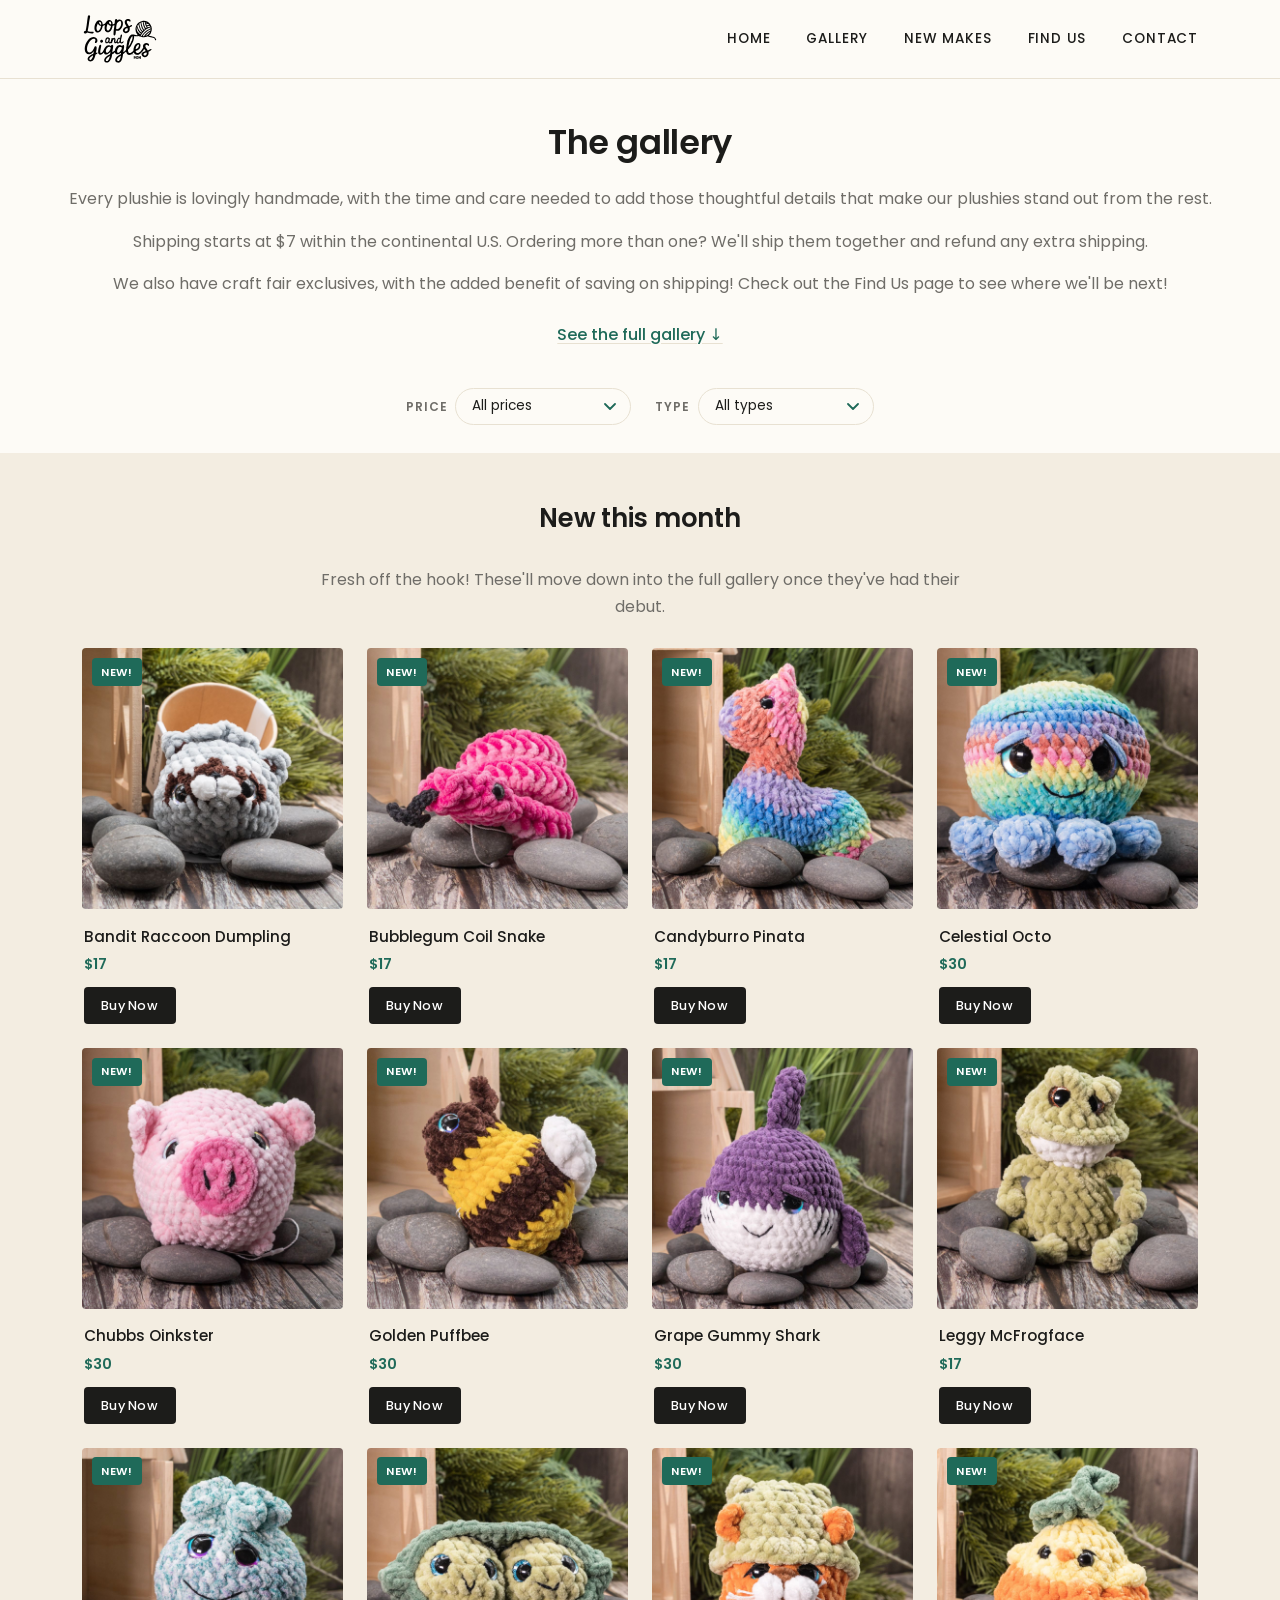
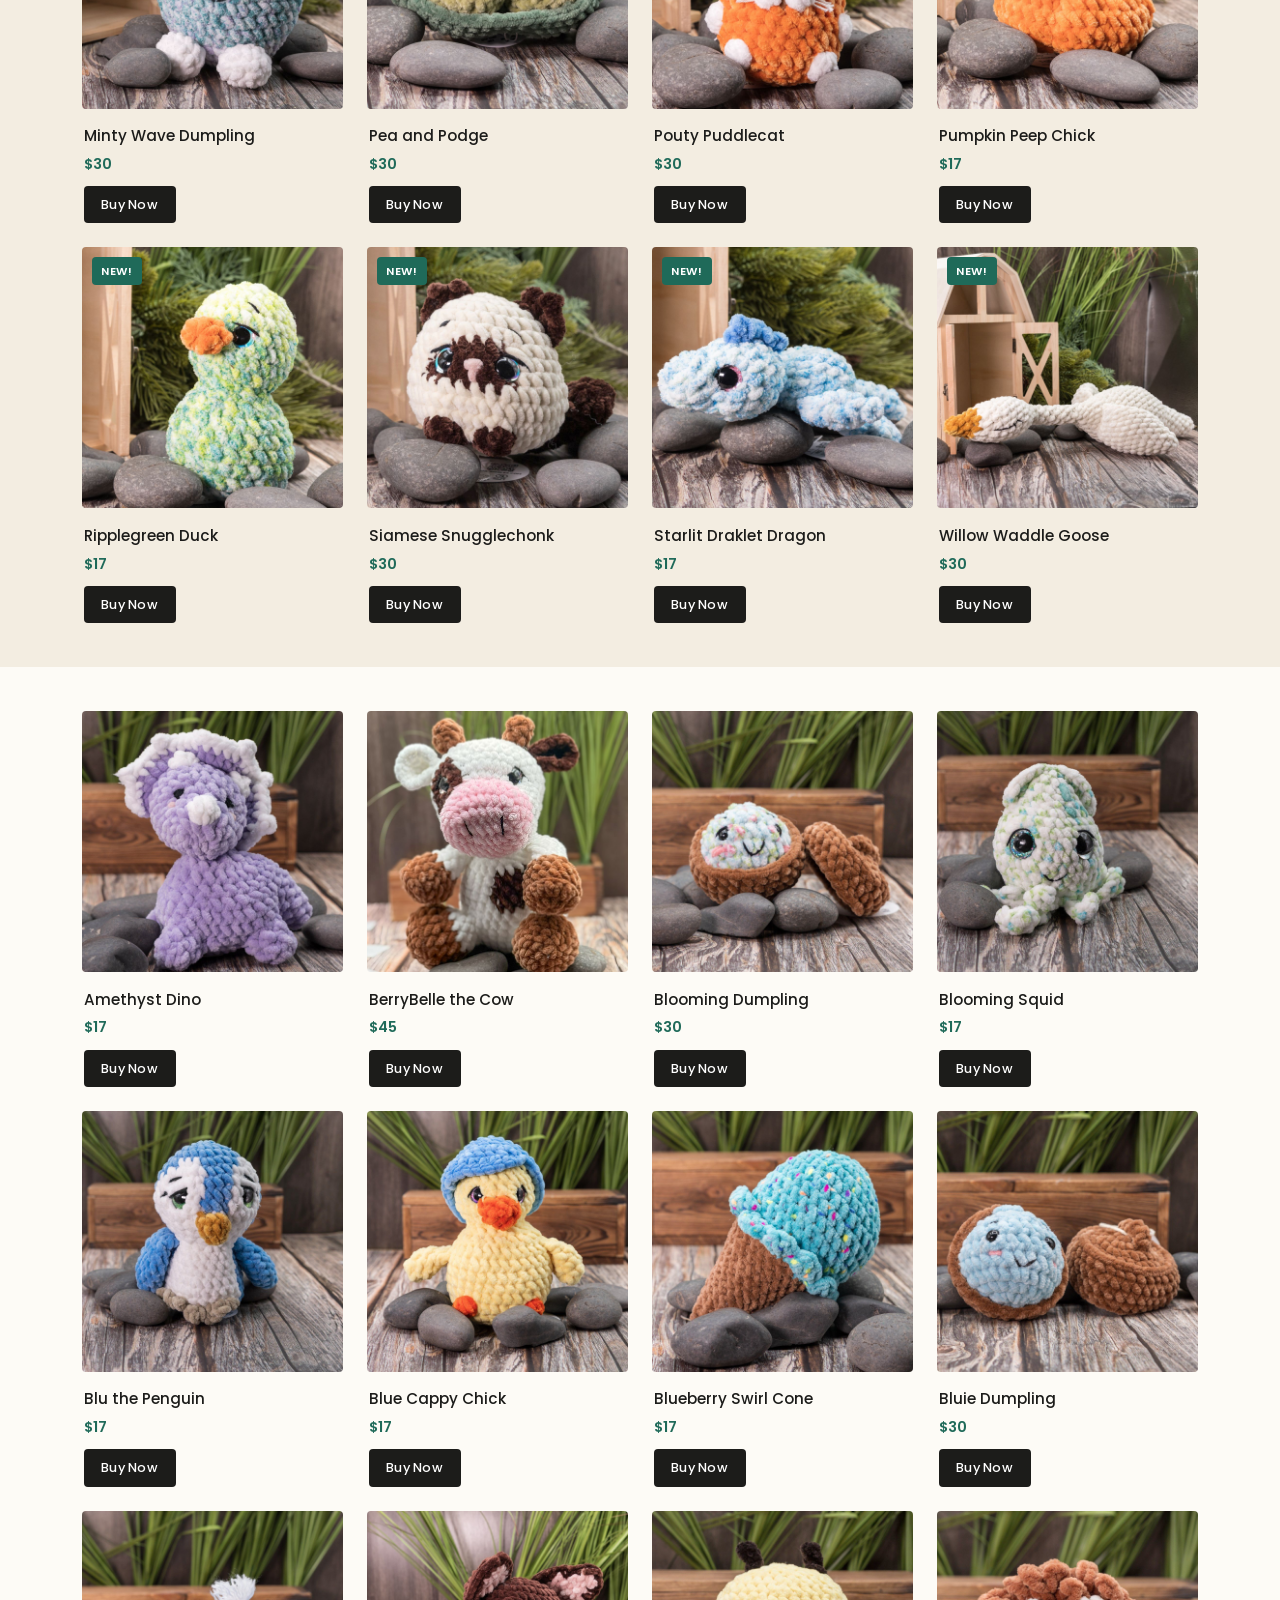
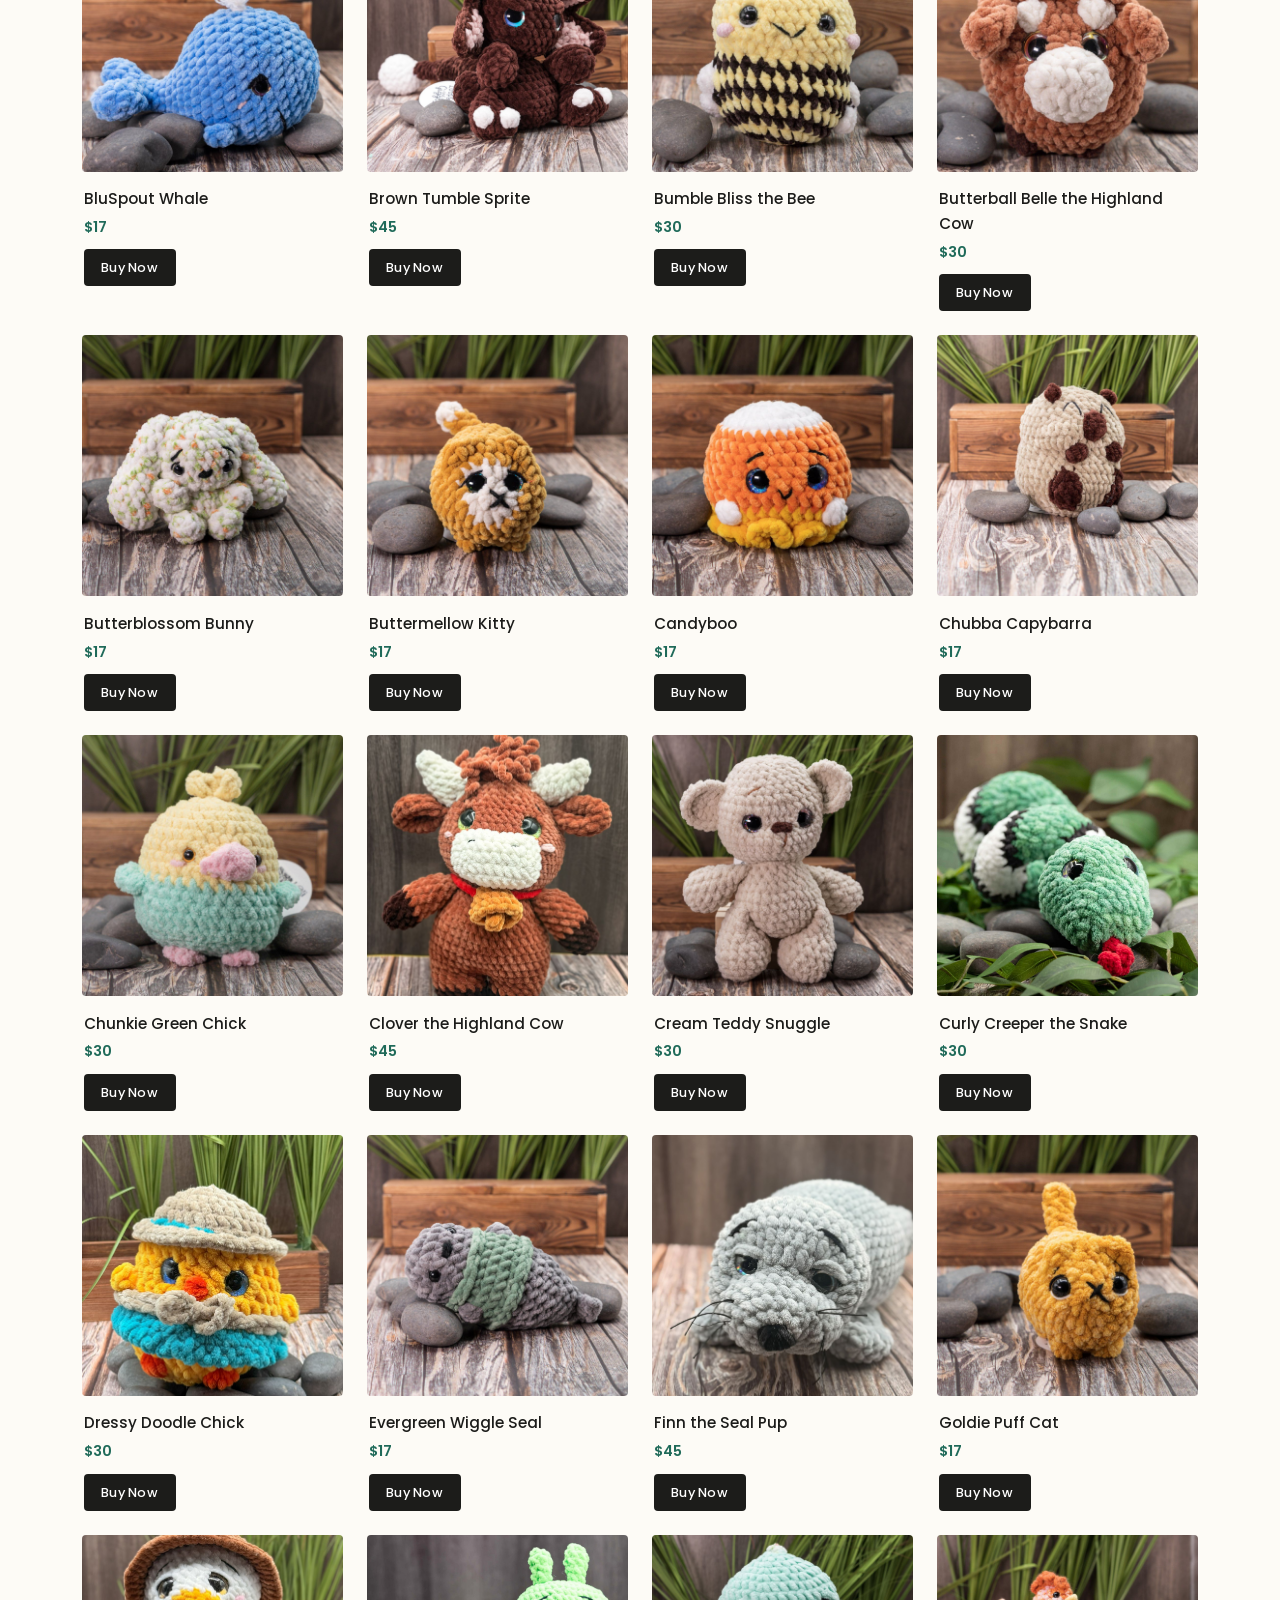
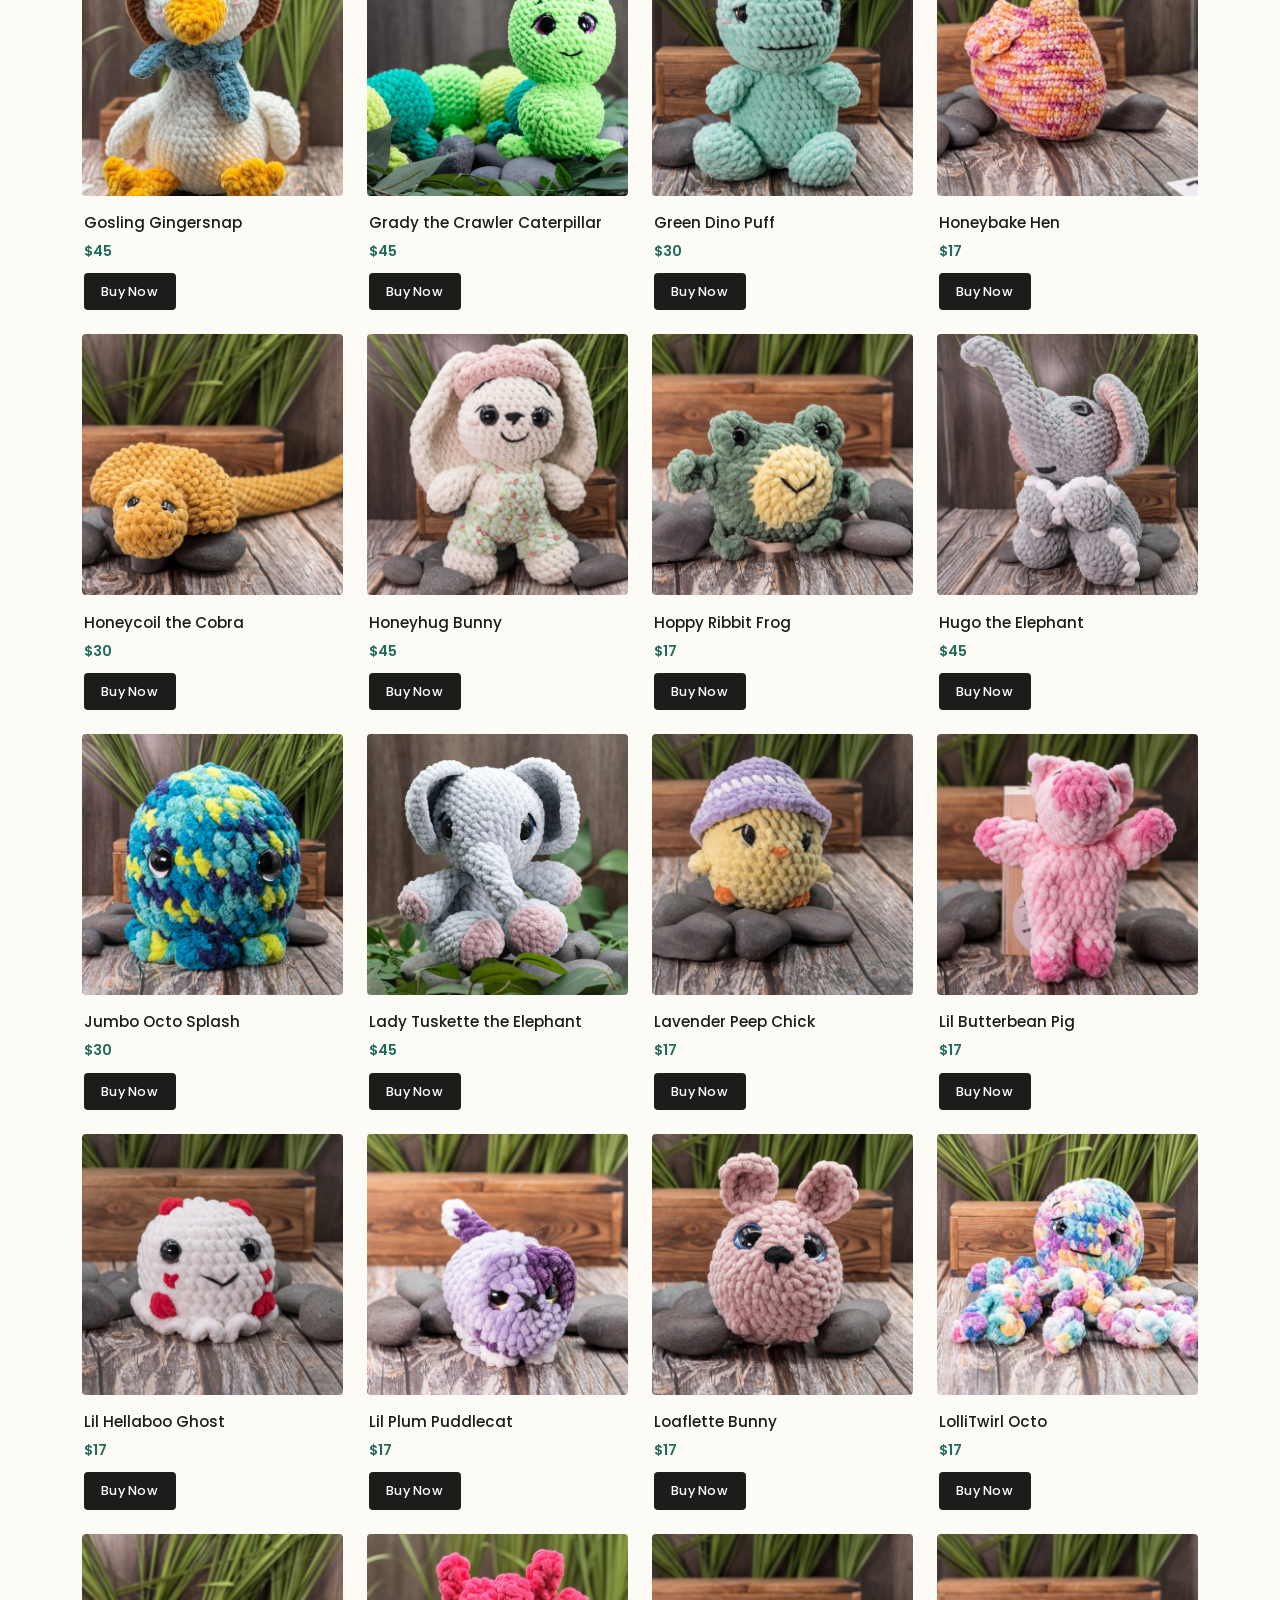
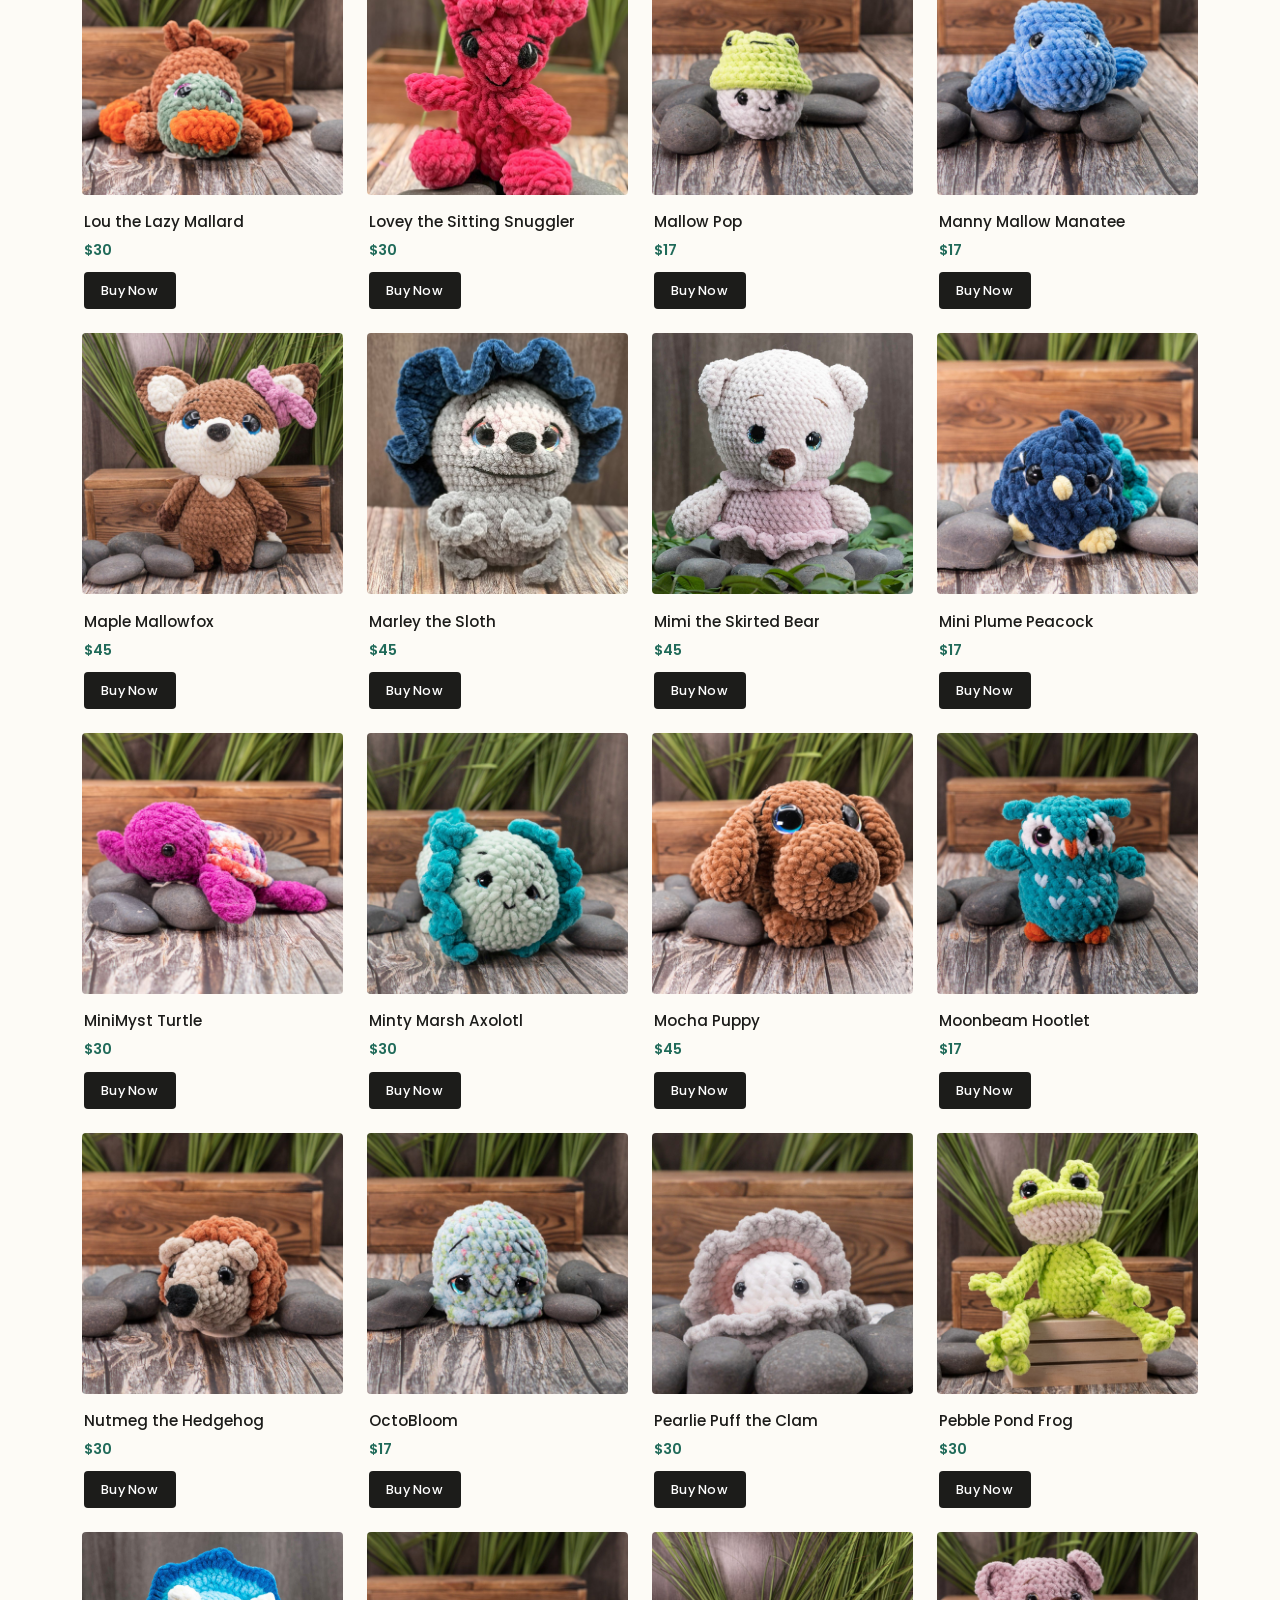
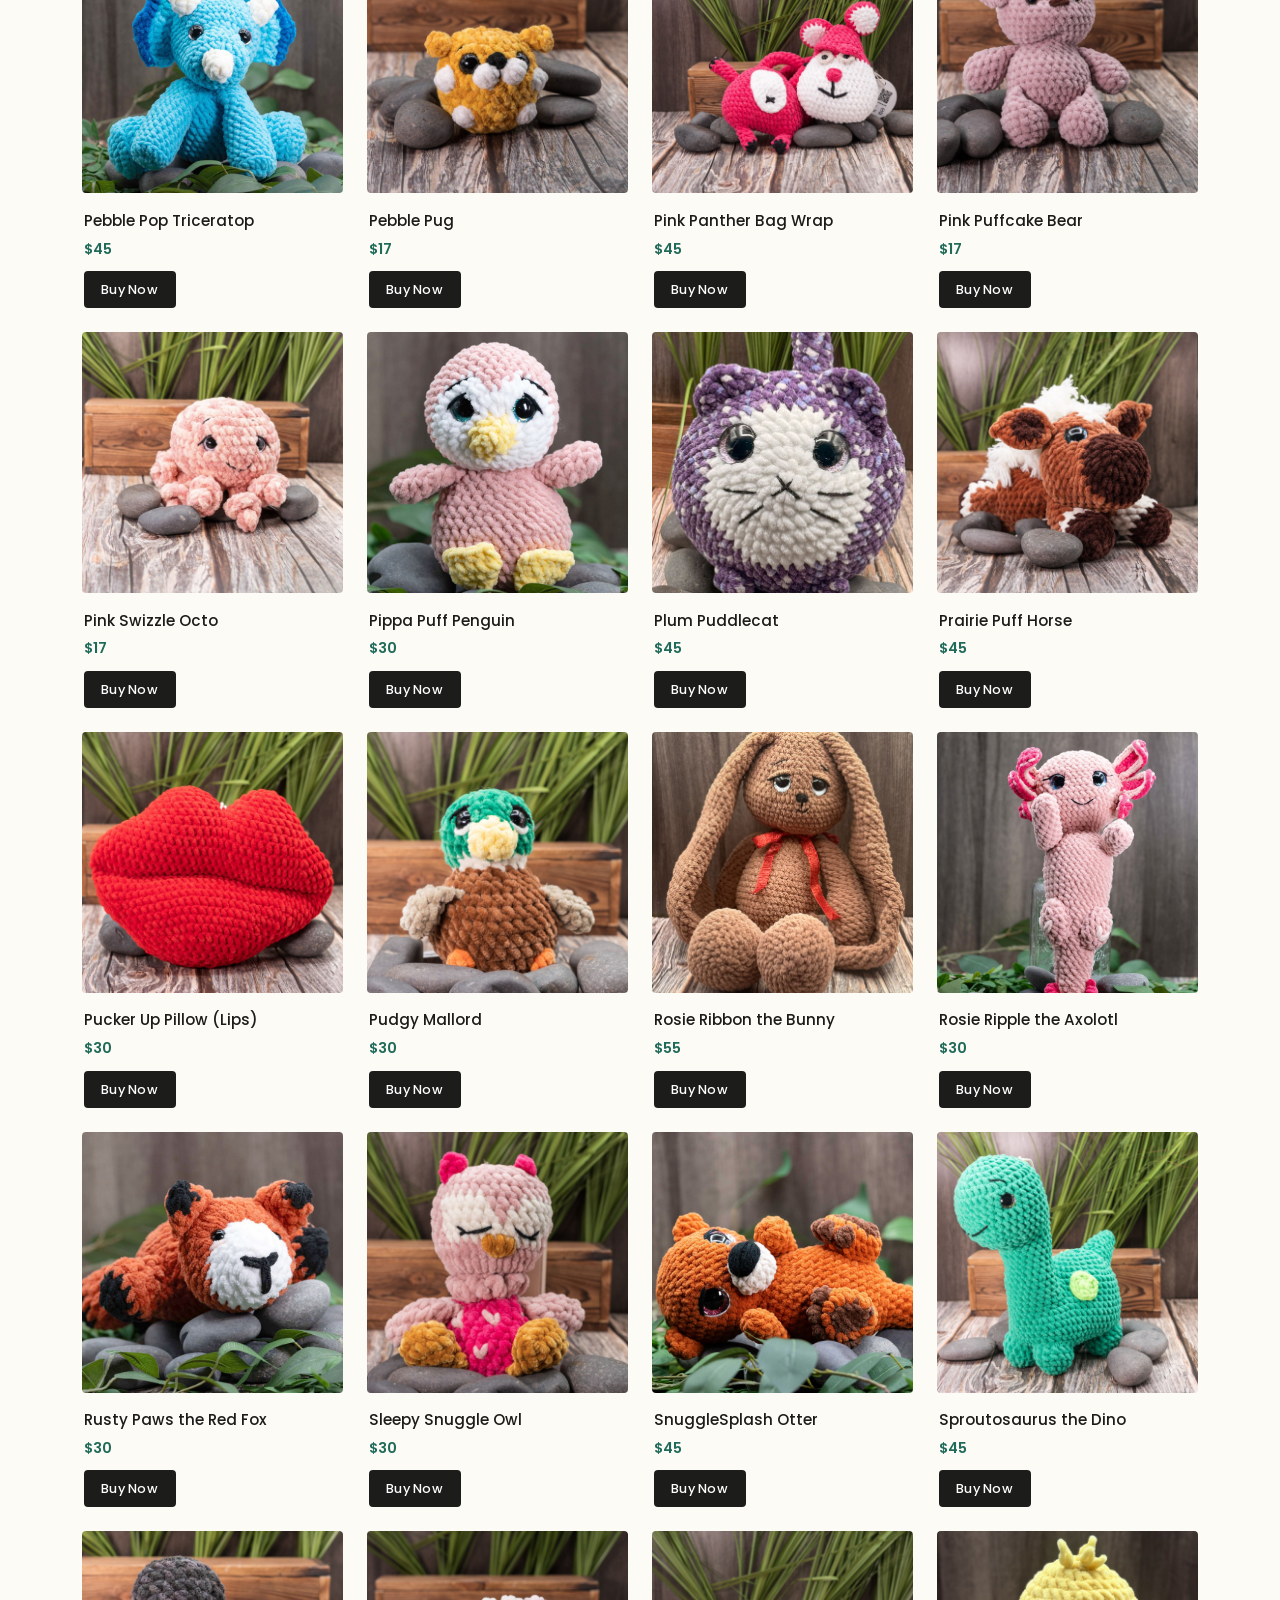
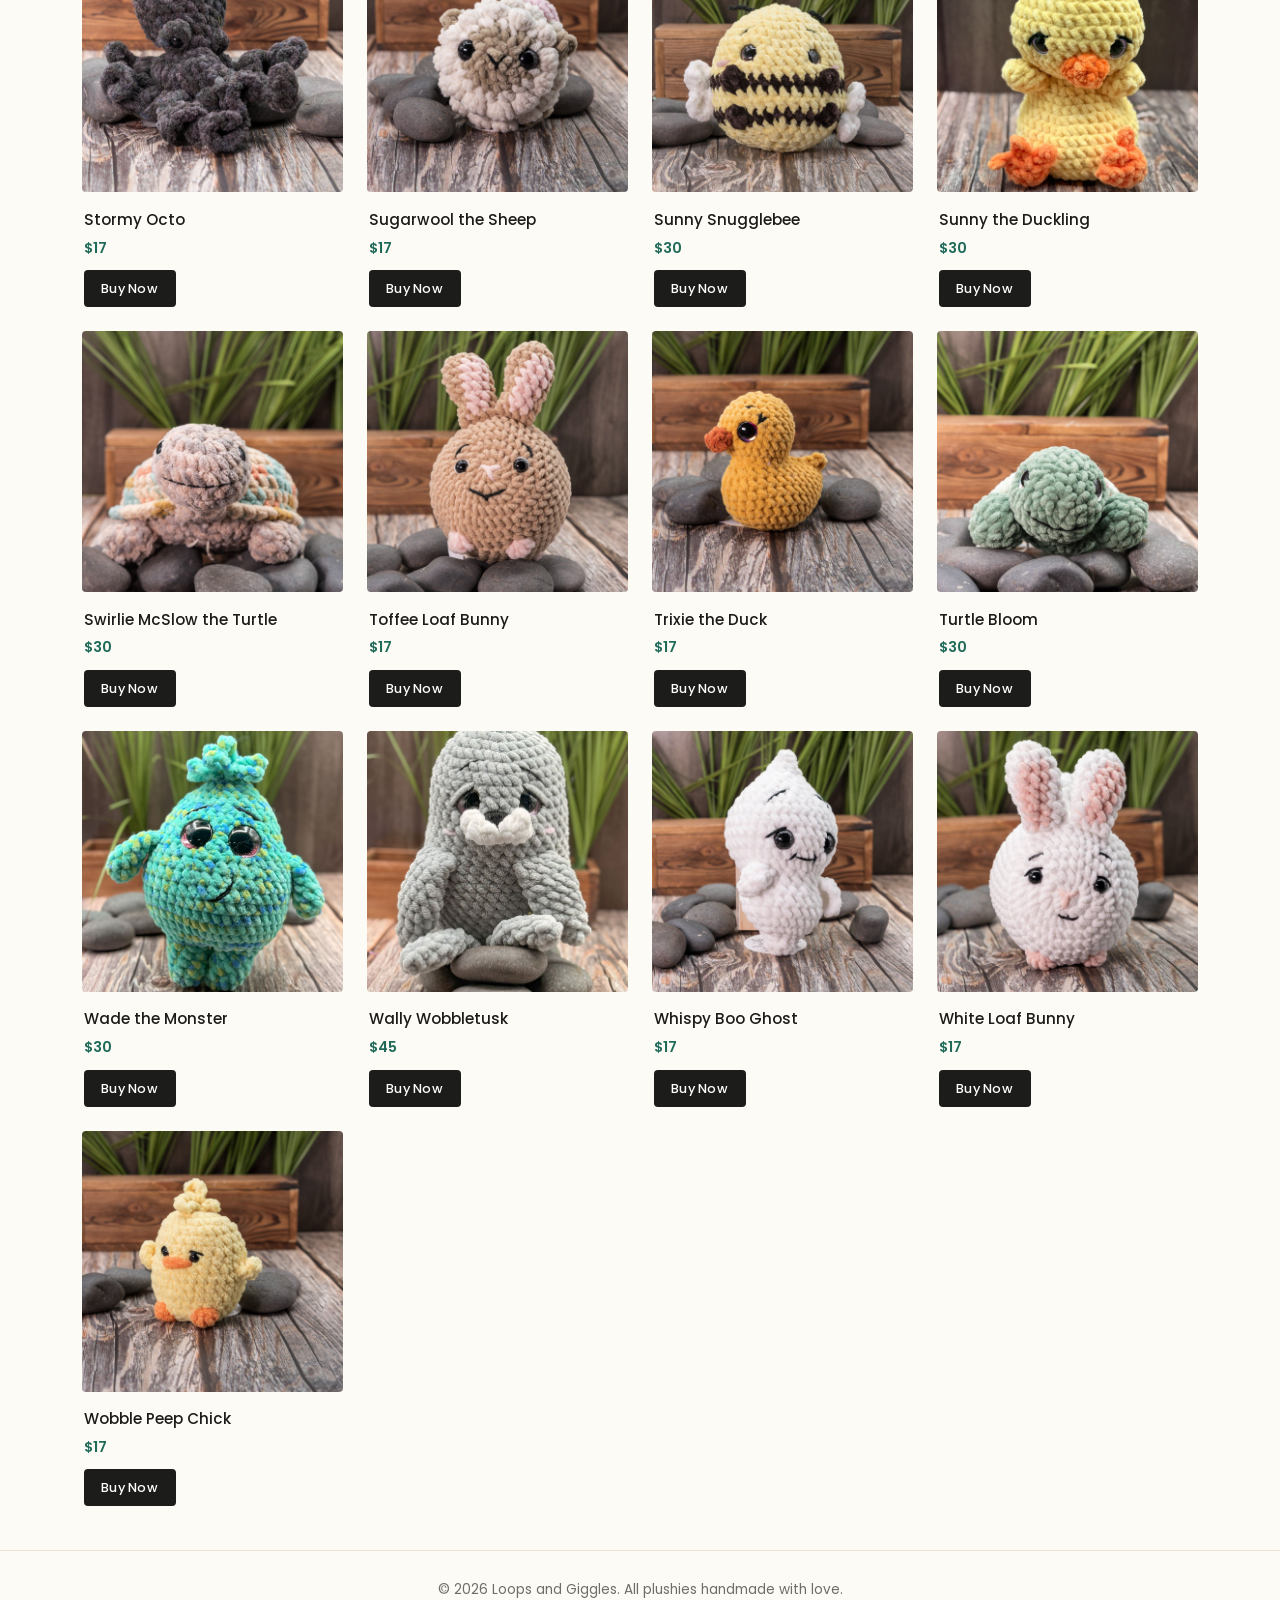
==== commit 81f7a0c7: "Add files via upload" ====
--- a/gallery.html
+++ b/gallery.html
@@ -80,15 +80,6 @@
     <p class="new-makes-intro">Fresh off the hook! These'll move down into the full gallery once they've had their debut.</p>
     <div class="gallery-grid">
 
-      <div class="product-card" data-type="dinos" data-photos="amethyst-dino.jpg,amethyst-dino-2.jpg,amethyst-dino-3.jpg">
-        <span class="badge-new">New!</span>
-        <img src="amethyst-dino.jpg" alt="Amethyst Dino plushie">
-        <div class="product-info">
-          <h3>Amethyst Dino</h3>
-          <p class="product-price">$17</p>
-          <a class="btn-buy" href="https://square.link/u/UUVgo78V" target="_blank" rel="noopener">Buy Now</a>
-        </div>
-      </div>
       <div class="product-card" data-type="spooky-sweet" data-photos="bandit-raccoon-dumpling.jpg,bandit-raccoon-dumpling-2.jpg,bandit-raccoon-dumpling-3.jpg">
         <span class="badge-new">New!</span>
         <img src="bandit-raccoon-dumpling.jpg" alt="Bandit Raccoon Dumpling plushie">
@@ -98,90 +89,18 @@
           <a class="btn-buy" href="https://square.link/u/FRudXnl9" target="_blank" rel="noopener">Buy Now</a>
         </div>
       </div>
-      <div class="product-card" data-type="sea-pond" data-photos="blooming-squid.jpg,blooming-squid-2.jpg,blooming-squid-3.jpg">
-        <span class="badge-new">New!</span>
-        <img src="blooming-squid.jpg" alt="Blooming Squid plushie">
-        <div class="product-info">
-          <h3>Blooming Squid</h3>
-          <p class="product-price">$17</p>
-          <a class="btn-buy" href="https://square.link/u/sWGKO5As" target="_blank" rel="noopener">Buy Now</a>
-        </div>
-      </div>
-      <div class="product-card" data-type="sea-pond" data-photos="blu-the-penguin.jpg,blu-the-penguin-2.jpg,blu-the-penguin-3.jpg">
-        <span class="badge-new">New!</span>
-        <img src="blu-the-penguin.jpg" alt="Blu the Penguin plushie">
-        <div class="product-info">
-          <h3>Blu the Penguin</h3>
-          <p class="product-price">$17</p>
-          <a class="btn-buy" href="https://square.link/u/dYVSB3p0" target="_blank" rel="noopener">Buy Now</a>
-        </div>
-      </div>
-      <div class="product-card" data-type="farm" data-photos="blue-cappy-chick.jpg,blue-cappy-chick-2.jpg,blue-cappy-chick-3.jpg">
-        <span class="badge-new">New!</span>
-        <img loading="lazy" src="blue-cappy-chick.jpg" alt="Blue Cappy Chick plushie">
-        <div class="product-info">
-          <h3>Blue Cappy Chick</h3>
-          <p class="product-price">$17</p>
-          <a class="btn-buy" href="https://square.link/u/Esqmmyey" target="_blank" rel="noopener">Buy Now</a>
-        </div>
-      </div>
-      <div class="product-card" data-type="spooky-sweet" data-photos="blueberry-swirl-cone.jpg,blueberry-swirl-cone-2.jpg">
-        <span class="badge-new">New!</span>
-        <img loading="lazy" src="blueberry-swirl-cone.jpg" alt="Blueberry Swirl Cone plushie">
-        <div class="product-info">
-          <h3>Blueberry Swirl Cone</h3>
-          <p class="product-price">$17</p>
-          <a class="btn-buy" href="https://square.link/u/DjjgYNiT" target="_blank" rel="noopener">Buy Now</a>
-        </div>
-      </div>
-      <div class="product-card" data-type="sea-pond" data-photos="bluspout-whale.jpg,bluspout-whale-2.jpg,bluspout-whale-3.jpg">
-        <span class="badge-new">New!</span>
-        <img loading="lazy" src="bluspout-whale.jpg" alt="BluSpout Whale plushie">
-        <div class="product-info">
-          <h3>BluSpout Whale</h3>
-          <p class="product-price">$17</p>
-          <a class="btn-buy" href="https://square.link/u/75ohACoK" target="_blank" rel="noopener">Buy Now</a>
-        </div>
-      </div>
       <div class="product-card" data-type="woodland-wild" data-photos="bubblegum-coil-snake.jpg,bubblegum-coil-snake-2.jpg">
         <span class="badge-new">New!</span>
-        <img loading="lazy" src="bubblegum-coil-snake.jpg" alt="Bubblegum Coil Snake plushie">
+        <img src="bubblegum-coil-snake.jpg" alt="Bubblegum Coil Snake plushie">
         <div class="product-info">
           <h3>Bubblegum Coil Snake</h3>
           <p class="product-price">$17</p>
           <a class="btn-buy" href="https://square.link/u/KO0ycUgy" target="_blank" rel="noopener">Buy Now</a>
         </div>
       </div>
-      <div class="product-card" data-type="bunnies-bears" data-photos="butterblossom-bunny.jpg,butterblossom-bunny-2.jpg,butterblossom-bunny-3.jpg">
-        <span class="badge-new">New!</span>
-        <img loading="lazy" src="butterblossom-bunny.jpg" alt="Butterblossom Bunny plushie">
-        <div class="product-info">
-          <h3>Butterblossom Bunny</h3>
-          <p class="product-price">$17</p>
-          <a class="btn-buy" href="https://square.link/u/mAbjsaiI" target="_blank" rel="noopener">Buy Now</a>
-        </div>
-      </div>
-      <div class="product-card" data-type="cats-pups" data-photos="buttermellow-kitty.jpg,buttermellow-kitty-2.jpg,buttermellow-kitty-3.jpg">
-        <span class="badge-new">New!</span>
-        <img loading="lazy" src="buttermellow-kitty.jpg" alt="Buttermellow Kitty plushie">
-        <div class="product-info">
-          <h3>Buttermellow Kitty</h3>
-          <p class="product-price">$17</p>
-          <a class="btn-buy" href="https://square.link/u/EAF0bqKN" target="_blank" rel="noopener">Buy Now</a>
-        </div>
-      </div>
-      <div class="product-card" data-type="spooky-sweet" data-photos="candyboo-ghost.jpg,candyboo-ghost-2.jpg,candyboo-ghost-3.jpg">
-        <span class="badge-new">New!</span>
-        <img loading="lazy" src="candyboo-ghost.jpg" alt="Candyboo plushie">
-        <div class="product-info">
-          <h3>Candyboo</h3>
-          <p class="product-price">$17</p>
-          <a class="btn-buy" href="https://square.link/u/DGgjgOg2" target="_blank" rel="noopener">Buy Now</a>
-        </div>
-      </div>
       <div class="product-card" data-type="farm" data-photos="candyburro-pinata.jpg,candyburro-pinata-2.jpg">
         <span class="badge-new">New!</span>
-        <img loading="lazy" src="candyburro-pinata.jpg" alt="Candyburro Pinata plushie">
+        <img src="candyburro-pinata.jpg" alt="Candyburro Pinata plushie">
         <div class="product-info">
           <h3>Candyburro Pinata</h3>
           <p class="product-price">$17</p>
@@ -190,22 +109,13 @@
       </div>
       <div class="product-card" data-type="sea-pond" data-photos="celestial-octo.jpg,celestial-octo-2.jpg,celestial-octo-3.jpg">
         <span class="badge-new">New!</span>
-        <img loading="lazy" src="celestial-octo.jpg" alt="Celestial Octo plushie">
+        <img src="celestial-octo.jpg" alt="Celestial Octo plushie">
         <div class="product-info">
           <h3>Celestial Octo</h3>
           <p class="product-price">$30</p>
           <a class="btn-buy" href="https://square.link/u/GSosRa2x" target="_blank" rel="noopener">Buy Now</a>
         </div>
       </div>
-      <div class="product-card" data-type="woodland-wild" data-photos="chubba-capybarra.jpg,chubba-capybarra-2.jpg,chubba-capybarra-3.jpg">
-        <span class="badge-new">New!</span>
-        <img loading="lazy" src="chubba-capybarra.jpg" alt="Chubba Capybarra plushie">
-        <div class="product-info">
-          <h3>Chubba Capybarra</h3>
-          <p class="product-price">$17</p>
-          <a class="btn-buy" href="https://square.link/u/YIq6BXYJ" target="_blank" rel="noopener">Buy Now</a>
-        </div>
-      </div>
       <div class="product-card" data-type="farm" data-photos="chubbs-oinkster.jpg,chubbs-oinkster-2.jpg,chubbs-oinkster-3.jpg">
         <span class="badge-new">New!</span>
         <img loading="lazy" src="chubbs-oinkster.jpg" alt="Chubbs Oinkster plushie">
@@ -215,15 +125,6 @@
           <a class="btn-buy" href="https://square.link/u/FeeLYdel" target="_blank" rel="noopener">Buy Now</a>
         </div>
       </div>
-      <div class="product-card" data-type="sea-pond" data-photos="evergreen-wiggle-seal.jpg,evergreen-wiggle-seal-2.jpg,evergreen-wiggle-seal-3.jpg">
-        <span class="badge-new">New!</span>
-        <img loading="lazy" src="evergreen-wiggle-seal.jpg" alt="Evergreen Wiggle Seal plushie">
-        <div class="product-info">
-          <h3>Evergreen Wiggle Seal</h3>
-          <p class="product-price">$17</p>
-          <a class="btn-buy" href="https://square.link/u/6arABafv" target="_blank" rel="noopener">Buy Now</a>
-        </div>
-      </div>
       <div class="product-card" data-type="woodland-wild" data-photos="golden-puffbee.jpg,golden-puffbee-2.jpg,golden-puffbee-3.jpg">
         <span class="badge-new">New!</span>
         <img loading="lazy" src="golden-puffbee.jpg" alt="Golden Puffbee plushie">
@@ -233,15 +134,6 @@
           <a class="btn-buy" href="https://square.link/u/mwavKyEh" target="_blank" rel="noopener">Buy Now</a>
         </div>
       </div>
-      <div class="product-card" data-type="cats-pups" data-photos="goldie-puff-cat.jpg,goldie-puff-cat-2.jpg,goldie-puff-cat-3.jpg">
-        <span class="badge-new">New!</span>
-        <img loading="lazy" src="goldie-puff-cat.jpg" alt="Goldie Puff Cat plushie">
-        <div class="product-info">
-          <h3>Goldie Puff Cat</h3>
-          <p class="product-price">$17</p>
-          <a class="btn-buy" href="https://square.link/u/TgrOqa7W" target="_blank" rel="noopener">Buy Now</a>
-        </div>
-      </div>
       <div class="product-card" data-type="sea-pond" data-photos="grape-gummy-shark.jpg,grape-gummy-shark-2.jpg,grape-gummy-shark-3.jpg">
         <span class="badge-new">New!</span>
         <img loading="lazy" src="grape-gummy-shark.jpg" alt="Grape Gummy Shark plushie">
@@ -251,33 +143,6 @@
           <a class="btn-buy" href="https://square.link/u/m9Bo5pnJ" target="_blank" rel="noopener">Buy Now</a>
         </div>
       </div>
-      <div class="product-card" data-type="farm" data-photos="honeybake-hen.jpg,honeybake-hen-2.jpg,honeybake-hen-3.jpg">
-        <span class="badge-new">New!</span>
-        <img loading="lazy" src="honeybake-hen.jpg" alt="Honeybake Hen plushie">
-        <div class="product-info">
-          <h3>Honeybake Hen</h3>
-          <p class="product-price">$17</p>
-          <a class="btn-buy" href="https://square.link/u/uY4G5B5W" target="_blank" rel="noopener">Buy Now</a>
-        </div>
-      </div>
-      <div class="product-card" data-type="sea-pond" data-photos="hoppy-ribbit-frog.jpg,hoppy-ribbit-frog-2.jpg,hoppy-ribbit-frog-3.jpg">
-        <span class="badge-new">New!</span>
-        <img loading="lazy" src="hoppy-ribbit-frog.jpg" alt="Hoppy Ribbit Frog plushie">
-        <div class="product-info">
-          <h3>Hoppy Ribbit Frog</h3>
-          <p class="product-price">$17</p>
-          <a class="btn-buy" href="https://square.link/u/uJpGpjT8" target="_blank" rel="noopener">Buy Now</a>
-        </div>
-      </div>
-      <div class="product-card" data-type="farm" data-photos="lavender-peep-chick.jpg,lavender-peep-chick-2.jpg,lavender-peep-chick-3.jpg">
-        <span class="badge-new">New!</span>
-        <img loading="lazy" src="lavender-peep-chick.jpg" alt="Lavender Peep Chick plushie">
-        <div class="product-info">
-          <h3>Lavender Peep Chick</h3>
-          <p class="product-price">$17</p>
-          <a class="btn-buy" href="https://square.link/u/rm4suy5j" target="_blank" rel="noopener">Buy Now</a>
-        </div>
-      </div>
       <div class="product-card" data-type="sea-pond" data-photos="leggy-mcfrogface.jpg,leggy-mcfrogface-2.jpg,leggy-mcfrogface-3.jpg">
         <span class="badge-new">New!</span>
         <img loading="lazy" src="leggy-mcfrogface.jpg" alt="Leggy McFrogface plushie">
@@ -287,78 +152,6 @@
           <a class="btn-buy" href="https://square.link/u/gj2CsCPP" target="_blank" rel="noopener">Buy Now</a>
         </div>
       </div>
-      <div class="product-card" data-type="farm" data-photos="lil-butterbean-pig.jpg,lil-butterbean-pig-2.jpg,lil-butterbean-pig-3.jpg">
-        <span class="badge-new">New!</span>
-        <img loading="lazy" src="lil-butterbean-pig.jpg" alt="Lil Butterbean Pig plushie">
-        <div class="product-info">
-          <h3>Lil Butterbean Pig</h3>
-          <p class="product-price">$17</p>
-          <a class="btn-buy" href="https://square.link/u/Xze6rGZy" target="_blank" rel="noopener">Buy Now</a>
-        </div>
-      </div>
-      <div class="product-card" data-type="spooky-sweet" data-photos="lil-hellaboo-ghost.jpg,lil-hellaboo-ghost-2.jpg,lil-hellaboo-ghost-3.jpg">
-        <span class="badge-new">New!</span>
-        <img loading="lazy" src="lil-hellaboo-ghost.jpg" alt="Lil Hellaboo Ghost plushie">
-        <div class="product-info">
-          <h3>Lil Hellaboo Ghost</h3>
-          <p class="product-price">$17</p>
-          <a class="btn-buy" href="https://square.link/u/2cJJ6fEj" target="_blank" rel="noopener">Buy Now</a>
-        </div>
-      </div>
-      <div class="product-card" data-type="cats-pups" data-photos="lilac-plum-puddlecat.jpg,lilac-plum-puddlecat-2.jpg,lilac-plum-puddlecat-3.jpg">
-        <span class="badge-new">New!</span>
-        <img loading="lazy" src="lilac-plum-puddlecat.jpg" alt="Lil Plum Puddlecat plushie">
-        <div class="product-info">
-          <h3>Lil Plum Puddlecat</h3>
-          <p class="product-price">$17</p>
-          <a class="btn-buy" href="https://square.link/u/5lfF1Zw0" target="_blank" rel="noopener">Buy Now</a>
-        </div>
-      </div>
-      <div class="product-card" data-type="bunnies-bears" data-photos="loaflette-bunny.jpg,loaflette-bunny-2.jpg,loaflette-bunny-3.jpg">
-        <span class="badge-new">New!</span>
-        <img loading="lazy" src="loaflette-bunny.jpg" alt="Loaflette Bunny plushie">
-        <div class="product-info">
-          <h3>Loaflette Bunny</h3>
-          <p class="product-price">$17</p>
-          <a class="btn-buy" href="https://square.link/u/R4JSHmAX" target="_blank" rel="noopener">Buy Now</a>
-        </div>
-      </div>
-      <div class="product-card" data-type="sea-pond" data-photos="lollitwirl-octo.jpg,lollitwirl-octo-2.jpg,lollitwirl-octo-3.jpg">
-        <span class="badge-new">New!</span>
-        <img loading="lazy" src="lollitwirl-octo.jpg" alt="LolliTwirl Octo plushie">
-        <div class="product-info">
-          <h3>LolliTwirl Octo</h3>
-          <p class="product-price">$17</p>
-          <a class="btn-buy" href="https://square.link/u/2ky1LBbf" target="_blank" rel="noopener">Buy Now</a>
-        </div>
-      </div>
-      <div class="product-card" data-type="spooky-sweet" data-photos="mallow-pop.jpg,mallow-pop-2.jpg,mallow-pop-3.jpg">
-        <span class="badge-new">New!</span>
-        <img loading="lazy" src="mallow-pop.jpg" alt="Mallow Pop plushie">
-        <div class="product-info">
-          <h3>Mallow Pop</h3>
-          <p class="product-price">$17</p>
-          <a class="btn-buy" href="https://square.link/u/TZclnRN1" target="_blank" rel="noopener">Buy Now</a>
-        </div>
-      </div>
-      <div class="product-card" data-type="sea-pond" data-photos="manny-mallow-manatee.jpg,manny-mallow-manatee-2.jpg,manny-mallow-manatee-3.jpg">
-        <span class="badge-new">New!</span>
-        <img loading="lazy" src="manny-mallow-manatee.jpg" alt="Manny Mallow Manatee plushie">
-        <div class="product-info">
-          <h3>Manny Mallow Manatee</h3>
-          <p class="product-price">$17</p>
-          <a class="btn-buy" href="https://square.link/u/Hu1F0ev6" target="_blank" rel="noopener">Buy Now</a>
-        </div>
-      </div>
-      <div class="product-card" data-type="woodland-wild" data-photos="mini-plume-peacock.jpg,mini-plume-peacock-2.jpg,mini-plume-peacock-3.jpg">
-        <span class="badge-new">New!</span>
-        <img loading="lazy" src="mini-plume-peacock.jpg" alt="Mini Plume Peacock plushie">
-        <div class="product-info">
-          <h3>Mini Plume Peacock</h3>
-          <p class="product-price">$17</p>
-          <a class="btn-buy" href="https://square.link/u/gnUq1qBG" target="_blank" rel="noopener">Buy Now</a>
-        </div>
-      </div>
       <div class="product-card" data-type="spooky-sweet" data-photos="minty-wave-dumpling.jpg,minty-wave-dumpling-2.jpg,minty-wave-dumpling-3.jpg">
         <span class="badge-new">New!</span>
         <img loading="lazy" src="minty-wave-dumpling.jpg" alt="Minty Wave Dumpling plushie">
@@ -368,33 +161,6 @@
           <a class="btn-buy" href="https://square.link/u/lNkooLLr" target="_blank" rel="noopener">Buy Now</a>
         </div>
       </div>
-      <div class="product-card" data-type="woodland-wild" data-photos="moonbeam-hootlet.jpg,moonbeam-hootlet-2.jpg,moonbeam-hootlet-3.jpg">
-        <span class="badge-new">New!</span>
-        <img loading="lazy" src="moonbeam-hootlet.jpg" alt="Moonbeam Hootlet plushie">
-        <div class="product-info">
-          <h3>Moonbeam Hootlet</h3>
-          <p class="product-price">$17</p>
-          <a class="btn-buy" href="https://square.link/u/1lm5UAvA" target="_blank" rel="noopener">Buy Now</a>
-        </div>
-      </div>
-      <div class="product-card" data-type="woodland-wild" data-photos="nutmeg-the-hedgehog.jpg,nutmeg-the-hedgehog-2.jpg,nutmeg-the-hedgehog-3.jpg">
-        <span class="badge-new">New!</span>
-        <img loading="lazy" src="nutmeg-the-hedgehog.jpg" alt="Nutmeg the Hedgehog plushie">
-        <div class="product-info">
-          <h3>Nutmeg the Hedgehog</h3>
-          <p class="product-price">$30</p>
-          <a class="btn-buy" href="https://square.link/u/N2k36CnU" target="_blank" rel="noopener">Buy Now</a>
-        </div>
-      </div>
-      <div class="product-card" data-type="sea-pond" data-photos="octobloom.jpg,octobloom-2.jpg,octobloom-3.jpg">
-        <span class="badge-new">New!</span>
-        <img loading="lazy" src="octobloom.jpg" alt="OctoBloom plushie">
-        <div class="product-info">
-          <h3>OctoBloom</h3>
-          <p class="product-price">$17</p>
-          <a class="btn-buy" href="https://square.link/u/3PhSSEeS" target="_blank" rel="noopener">Buy Now</a>
-        </div>
-      </div>
       <div class="product-card" data-type="unique" data-photos="pea-and-podge.jpg,pea-and-podge-2.jpg">
         <span class="badge-new">New!</span>
         <img loading="lazy" src="pea-and-podge.jpg" alt="Pea and Podge plushie">
@@ -404,33 +170,6 @@
           <a class="btn-buy" href="https://square.link/u/tzPUg5EY" target="_blank" rel="noopener">Buy Now</a>
         </div>
       </div>
-      <div class="product-card" data-type="cats-pups" data-photos="pebble-pug.jpg,pebble-pug-2.jpg,pebble-pug-3.jpg">
-        <span class="badge-new">New!</span>
-        <img loading="lazy" src="pebble-pug.jpg" alt="Pebble Pug plushie">
-        <div class="product-info">
-          <h3>Pebble Pug</h3>
-          <p class="product-price">$17</p>
-          <a class="btn-buy" href="https://square.link/u/7yTebVHC" target="_blank" rel="noopener">Buy Now</a>
-        </div>
-      </div>
-      <div class="product-card" data-type="bunnies-bears" data-photos="pink-puffcake-bear.jpg,pink-puffcake-bear-2.jpg,pink-puffcake-bear-3.jpg">
-        <span class="badge-new">New!</span>
-        <img loading="lazy" src="pink-puffcake-bear.jpg" alt="Pink Puffcake Bear plushie">
-        <div class="product-info">
-          <h3>Pink Puffcake Bear</h3>
-          <p class="product-price">$17</p>
-          <a class="btn-buy" href="https://square.link/u/cfHfJVZD" target="_blank" rel="noopener">Buy Now</a>
-        </div>
-      </div>
-      <div class="product-card" data-type="sea-pond" data-photos="pink-swizzle-octo.jpg,pink-swizzle-octo-2.jpg,pink-swizzle-octo-3.jpg">
-        <span class="badge-new">New!</span>
-        <img loading="lazy" src="pink-swizzle-octo.jpg" alt="Pink Swizzle Octo plushie">
-        <div class="product-info">
-          <h3>Pink Swizzle Octo</h3>
-          <p class="product-price">$17</p>
-          <a class="btn-buy" href="https://square.link/u/4vYvD4ZY" target="_blank" rel="noopener">Buy Now</a>
-        </div>
-      </div>
       <div class="product-card" data-type="cats-pups" data-photos="pouty-puddlecat.jpg,pouty-puddlecat-2.jpg">
         <span class="badge-new">New!</span>
         <img loading="lazy" src="pouty-puddlecat.jpg" alt="Pouty Puddlecat plushie">
@@ -476,60 +215,6 @@
           <a class="btn-buy" href="https://square.link/u/EmIWd3UV" target="_blank" rel="noopener">Buy Now</a>
         </div>
       </div>
-      <div class="product-card" data-type="sea-pond" data-photos="stormy-octo.jpg,stormy-octo-2.jpg,stormy-octo-3.jpg">
-        <span class="badge-new">New!</span>
-        <img loading="lazy" src="stormy-octo.jpg" alt="Stormy Octo plushie">
-        <div class="product-info">
-          <h3>Stormy Octo</h3>
-          <p class="product-price">$17</p>
-          <a class="btn-buy" href="https://square.link/u/RTgPWijd" target="_blank" rel="noopener">Buy Now</a>
-        </div>
-      </div>
-      <div class="product-card" data-type="farm" data-photos="sugarwool-the-sheep.jpg,sugarwool-the-sheep-2.jpg,sugarwool-the-sheep-3.jpg">
-        <span class="badge-new">New!</span>
-        <img loading="lazy" src="sugarwool-the-sheep.jpg" alt="Sugarwool the Sheep plushie">
-        <div class="product-info">
-          <h3>Sugarwool the Sheep</h3>
-          <p class="product-price">$17</p>
-          <a class="btn-buy" href="https://square.link/u/ubuSrp6q" target="_blank" rel="noopener">Buy Now</a>
-        </div>
-      </div>
-      <div class="product-card" data-type="bunnies-bears" data-photos="toffee-loaf-bunny.jpg,toffee-loaf-bunny-2.jpg,toffee-loaf-bunny-3.jpg">
-        <span class="badge-new">New!</span>
-        <img loading="lazy" src="toffee-loaf-bunny.jpg" alt="Toffee Loaf Bunny plushie">
-        <div class="product-info">
-          <h3>Toffee Loaf Bunny</h3>
-          <p class="product-price">$17</p>
-          <a class="btn-buy" href="https://square.link/u/xNegrlP7" target="_blank" rel="noopener">Buy Now</a>
-        </div>
-      </div>
-      <div class="product-card" data-type="farm" data-photos="trixie-the-duck.jpg,trixie-the-duck-2.jpg,trixie-the-duck-3.jpg">
-        <span class="badge-new">New!</span>
-        <img loading="lazy" src="trixie-the-duck.jpg" alt="Trixie the Duck plushie">
-        <div class="product-info">
-          <h3>Trixie the Duck</h3>
-          <p class="product-price">$17</p>
-          <a class="btn-buy" href="https://square.link/u/kSAIiyVW" target="_blank" rel="noopener">Buy Now</a>
-        </div>
-      </div>
-      <div class="product-card" data-type="spooky-sweet" data-photos="whispy-boo-ghost.jpg,whispy-boo-ghost-2.jpg,whispy-boo-ghost-3.jpg">
-        <span class="badge-new">New!</span>
-        <img loading="lazy" src="whispy-boo-ghost.jpg" alt="Whispy Boo Ghost plushie">
-        <div class="product-info">
-          <h3>Whispy Boo Ghost</h3>
-          <p class="product-price">$17</p>
-          <a class="btn-buy" href="https://square.link/u/R2GNDuk6" target="_blank" rel="noopener">Buy Now</a>
-        </div>
-      </div>
-      <div class="product-card" data-type="bunnies-bears" data-photos="white-loaf-bunny.jpg,white-loaf-bunny-2.jpg,white-loaf-bunny-3.jpg">
-        <span class="badge-new">New!</span>
-        <img loading="lazy" src="white-loaf-bunny.jpg" alt="White Loaf Bunny plushie">
-        <div class="product-info">
-          <h3>White Loaf Bunny</h3>
-          <p class="product-price">$17</p>
-          <a class="btn-buy" href="https://square.link/u/qqVJgBw1" target="_blank" rel="noopener">Buy Now</a>
-        </div>
-      </div>
       <div class="product-card" data-type="farm" data-photos="willow-waddle-goose.jpg,willow-waddle-goose-2.jpg">
         <span class="badge-new">New!</span>
         <img loading="lazy" src="willow-waddle-goose.jpg" alt="Willow Waddle Goose plushie">
@@ -537,15 +222,6 @@
           <h3>Willow Waddle Goose</h3>
           <p class="product-price">$30</p>
           <a class="btn-buy" href="https://square.link/u/0t1zXMM5" target="_blank" rel="noopener">Buy Now</a>
-        </div>
-      </div>
-      <div class="product-card" data-type="farm" data-photos="wobble-peep-chick.jpg,wobble-peep-chick-2.jpg,wobble-peep-chick-3.jpg">
-        <span class="badge-new">New!</span>
-        <img loading="lazy" src="wobble-peep-chick.jpg" alt="Wobble Peep Chick plushie">
-        <div class="product-info">
-          <h3>Wobble Peep Chick</h3>
-          <p class="product-price">$17</p>
-          <a class="btn-buy" href="https://square.link/u/xzDKlsNf" target="_blank" rel="noopener">Buy Now</a>
         </div>
       </div>
 
@@ -557,6 +233,14 @@
   <div class="wrap">
     <div class="gallery-grid">
 
+      <div class="product-card" data-type="dinos" data-photos="amethyst-dino.jpg,amethyst-dino-2.jpg,amethyst-dino-3.jpg">
+        <img loading="lazy" src="amethyst-dino.jpg" alt="Amethyst Dino plushie">
+        <div class="product-info">
+          <h3>Amethyst Dino</h3>
+          <p class="product-price">$17</p>
+          <a class="btn-buy" href="https://square.link/u/UUVgo78V" target="_blank" rel="noopener">Buy Now</a>
+        </div>
+      </div>
       <div class="product-card" data-type="farm">
         <img loading="lazy" src="berrybelle-cow.jpg" alt="BerryBelle the Cow plushie">
         <div class="product-info">
@@ -573,6 +257,38 @@
           <a class="btn-buy" href="https://square.link/u/Qnz68gqI" target="_blank" rel="noopener">Buy Now</a>
         </div>
       </div>
+      <div class="product-card" data-type="sea-pond" data-photos="blooming-squid.jpg,blooming-squid-2.jpg,blooming-squid-3.jpg">
+        <img loading="lazy" src="blooming-squid.jpg" alt="Blooming Squid plushie">
+        <div class="product-info">
+          <h3>Blooming Squid</h3>
+          <p class="product-price">$17</p>
+          <a class="btn-buy" href="https://square.link/u/sWGKO5As" target="_blank" rel="noopener">Buy Now</a>
+        </div>
+      </div>
+      <div class="product-card" data-type="sea-pond" data-photos="blu-the-penguin.jpg,blu-the-penguin-2.jpg,blu-the-penguin-3.jpg">
+        <img loading="lazy" src="blu-the-penguin.jpg" alt="Blu the Penguin plushie">
+        <div class="product-info">
+          <h3>Blu the Penguin</h3>
+          <p class="product-price">$17</p>
+          <a class="btn-buy" href="https://square.link/u/dYVSB3p0" target="_blank" rel="noopener">Buy Now</a>
+        </div>
+      </div>
+      <div class="product-card" data-type="farm" data-photos="blue-cappy-chick.jpg,blue-cappy-chick-2.jpg,blue-cappy-chick-3.jpg">
+        <img loading="lazy" src="blue-cappy-chick.jpg" alt="Blue Cappy Chick plushie">
+        <div class="product-info">
+          <h3>Blue Cappy Chick</h3>
+          <p class="product-price">$17</p>
+          <a class="btn-buy" href="https://square.link/u/Esqmmyey" target="_blank" rel="noopener">Buy Now</a>
+        </div>
+      </div>
+      <div class="product-card" data-type="spooky-sweet" data-photos="blueberry-swirl-cone.jpg,blueberry-swirl-cone-2.jpg">
+        <img loading="lazy" src="blueberry-swirl-cone.jpg" alt="Blueberry Swirl Cone plushie">
+        <div class="product-info">
+          <h3>Blueberry Swirl Cone</h3>
+          <p class="product-price">$17</p>
+          <a class="btn-buy" href="https://square.link/u/DjjgYNiT" target="_blank" rel="noopener">Buy Now</a>
+        </div>
+      </div>
       <div class="product-card" data-type="spooky-sweet" data-photos="bluie-dumpling.jpg,bluie-dumpling-2.jpg,bluie-dumpling-3.jpg">
         <img loading="lazy" src="bluie-dumpling.jpg" alt="Bluie Dumpling plushie">
         <div class="product-info">
@@ -581,6 +297,14 @@
           <a class="btn-buy" href="https://square.link/u/vmQeEd9L" target="_blank" rel="noopener">Buy Now</a>
         </div>
       </div>
+      <div class="product-card" data-type="sea-pond" data-photos="bluspout-whale.jpg,bluspout-whale-2.jpg,bluspout-whale-3.jpg">
+        <img loading="lazy" src="bluspout-whale.jpg" alt="BluSpout Whale plushie">
+        <div class="product-info">
+          <h3>BluSpout Whale</h3>
+          <p class="product-price">$17</p>
+          <a class="btn-buy" href="https://square.link/u/75ohACoK" target="_blank" rel="noopener">Buy Now</a>
+        </div>
+      </div>
       <div class="product-card" data-type="unique">
         <img loading="lazy" src="brown-tumble-sprite.jpg" alt="Brown Tumble Sprite plushie">
         <div class="product-info">
@@ -605,6 +329,38 @@
           <a class="btn-buy" href="https://square.link/u/sCierk94" target="_blank" rel="noopener">Buy Now</a>
         </div>
       </div>
+      <div class="product-card" data-type="bunnies-bears" data-photos="butterblossom-bunny.jpg,butterblossom-bunny-2.jpg,butterblossom-bunny-3.jpg">
+        <img loading="lazy" src="butterblossom-bunny.jpg" alt="Butterblossom Bunny plushie">
+        <div class="product-info">
+          <h3>Butterblossom Bunny</h3>
+          <p class="product-price">$17</p>
+          <a class="btn-buy" href="https://square.link/u/mAbjsaiI" target="_blank" rel="noopener">Buy Now</a>
+        </div>
+      </div>
+      <div class="product-card" data-type="cats-pups" data-photos="buttermellow-kitty.jpg,buttermellow-kitty-2.jpg,buttermellow-kitty-3.jpg">
+        <img loading="lazy" src="buttermellow-kitty.jpg" alt="Buttermellow Kitty plushie">
+        <div class="product-info">
+          <h3>Buttermellow Kitty</h3>
+          <p class="product-price">$17</p>
+          <a class="btn-buy" href="https://square.link/u/EAF0bqKN" target="_blank" rel="noopener">Buy Now</a>
+        </div>
+      </div>
+      <div class="product-card" data-type="spooky-sweet" data-photos="candyboo-ghost.jpg,candyboo-ghost-2.jpg,candyboo-ghost-3.jpg">
+        <img loading="lazy" src="candyboo-ghost.jpg" alt="Candyboo plushie">
+        <div class="product-info">
+          <h3>Candyboo</h3>
+          <p class="product-price">$17</p>
+          <a class="btn-buy" href="https://square.link/u/DGgjgOg2" target="_blank" rel="noopener">Buy Now</a>
+        </div>
+      </div>
+      <div class="product-card" data-type="woodland-wild" data-photos="chubba-capybarra.jpg,chubba-capybarra-2.jpg,chubba-capybarra-3.jpg">
+        <img loading="lazy" src="chubba-capybarra.jpg" alt="Chubba Capybarra plushie">
+        <div class="product-info">
+          <h3>Chubba Capybarra</h3>
+          <p class="product-price">$17</p>
+          <a class="btn-buy" href="https://square.link/u/YIq6BXYJ" target="_blank" rel="noopener">Buy Now</a>
+        </div>
+      </div>
       <div class="product-card" data-type="farm">
         <img loading="lazy" src="chunkie-green-chick.jpg" alt="Chunkie Green Chick plushie">
         <div class="product-info">
@@ -645,6 +401,14 @@
           <a class="btn-buy" href="https://square.link/u/EmrjlAH2" target="_blank" rel="noopener">Buy Now</a>
         </div>
       </div>
+      <div class="product-card" data-type="sea-pond" data-photos="evergreen-wiggle-seal.jpg,evergreen-wiggle-seal-2.jpg,evergreen-wiggle-seal-3.jpg">
+        <img loading="lazy" src="evergreen-wiggle-seal.jpg" alt="Evergreen Wiggle Seal plushie">
+        <div class="product-info">
+          <h3>Evergreen Wiggle Seal</h3>
+          <p class="product-price">$17</p>
+          <a class="btn-buy" href="https://square.link/u/6arABafv" target="_blank" rel="noopener">Buy Now</a>
+        </div>
+      </div>
       <div class="product-card" data-type="sea-pond">
         <img loading="lazy" src="finn-seal-pup.jpg" alt="Finn the Seal Pup plushie">
         <div class="product-info">
@@ -653,6 +417,14 @@
           <a class="btn-buy" href="https://square.link/u/FTx1VGXw" target="_blank" rel="noopener">Buy Now</a>
         </div>
       </div>
+      <div class="product-card" data-type="cats-pups" data-photos="goldie-puff-cat.jpg,goldie-puff-cat-2.jpg,goldie-puff-cat-3.jpg">
+        <img loading="lazy" src="goldie-puff-cat.jpg" alt="Goldie Puff Cat plushie">
+        <div class="product-info">
+          <h3>Goldie Puff Cat</h3>
+          <p class="product-price">$17</p>
+          <a class="btn-buy" href="https://square.link/u/TgrOqa7W" target="_blank" rel="noopener">Buy Now</a>
+        </div>
+      </div>
       <div class="product-card" data-type="farm">
         <img loading="lazy" src="gosling-gingersnap.jpg" alt="Gosling Gingersnap plushie">
         <div class="product-info">
@@ -677,6 +449,14 @@
           <a class="btn-buy" href="https://square.link/u/6DrFqxm6" target="_blank" rel="noopener">Buy Now</a>
         </div>
       </div>
+      <div class="product-card" data-type="farm" data-photos="honeybake-hen.jpg,honeybake-hen-2.jpg,honeybake-hen-3.jpg">
+        <img loading="lazy" src="honeybake-hen.jpg" alt="Honeybake Hen plushie">
+        <div class="product-info">
+          <h3>Honeybake Hen</h3>
+          <p class="product-price">$17</p>
+          <a class="btn-buy" href="https://square.link/u/uY4G5B5W" target="_blank" rel="noopener">Buy Now</a>
+        </div>
+      </div>
       <div class="product-card" data-type="woodland-wild" data-photos="honeycoil-cobra.jpg,honeycoil-cobra-2.jpg">
         <img loading="lazy" src="honeycoil-cobra.jpg" alt="Honeycoil the Cobra plushie">
         <div class="product-info">
@@ -693,6 +473,14 @@
           <a class="btn-buy" href="https://square.link/u/v28AcPH3" target="_blank" rel="noopener">Buy Now</a>
         </div>
       </div>
+      <div class="product-card" data-type="sea-pond" data-photos="hoppy-ribbit-frog.jpg,hoppy-ribbit-frog-2.jpg,hoppy-ribbit-frog-3.jpg">
+        <img loading="lazy" src="hoppy-ribbit-frog.jpg" alt="Hoppy Ribbit Frog plushie">
+        <div class="product-info">
+          <h3>Hoppy Ribbit Frog</h3>
+          <p class="product-price">$17</p>
+          <a class="btn-buy" href="https://square.link/u/uJpGpjT8" target="_blank" rel="noopener">Buy Now</a>
+        </div>
+      </div>
       <div class="product-card" data-type="woodland-wild">
         <img loading="lazy" src="hugo-elephant.jpg" alt="Hugo the Elephant plushie">
         <div class="product-info">
@@ -717,6 +505,54 @@
           <a class="btn-buy" href="https://square.link/u/6ywjaN4c" target="_blank" rel="noopener">Buy Now</a>
         </div>
       </div>
+      <div class="product-card" data-type="farm" data-photos="lavender-peep-chick.jpg,lavender-peep-chick-2.jpg,lavender-peep-chick-3.jpg">
+        <img loading="lazy" src="lavender-peep-chick.jpg" alt="Lavender Peep Chick plushie">
+        <div class="product-info">
+          <h3>Lavender Peep Chick</h3>
+          <p class="product-price">$17</p>
+          <a class="btn-buy" href="https://square.link/u/rm4suy5j" target="_blank" rel="noopener">Buy Now</a>
+        </div>
+      </div>
+      <div class="product-card" data-type="farm" data-photos="lil-butterbean-pig.jpg,lil-butterbean-pig-2.jpg,lil-butterbean-pig-3.jpg">
+        <img loading="lazy" src="lil-butterbean-pig.jpg" alt="Lil Butterbean Pig plushie">
+        <div class="product-info">
+          <h3>Lil Butterbean Pig</h3>
+          <p class="product-price">$17</p>
+          <a class="btn-buy" href="https://square.link/u/Xze6rGZy" target="_blank" rel="noopener">Buy Now</a>
+        </div>
+      </div>
+      <div class="product-card" data-type="spooky-sweet" data-photos="lil-hellaboo-ghost.jpg,lil-hellaboo-ghost-2.jpg,lil-hellaboo-ghost-3.jpg">
+        <img loading="lazy" src="lil-hellaboo-ghost.jpg" alt="Lil Hellaboo Ghost plushie">
+        <div class="product-info">
+          <h3>Lil Hellaboo Ghost</h3>
+          <p class="product-price">$17</p>
+          <a class="btn-buy" href="https://square.link/u/2cJJ6fEj" target="_blank" rel="noopener">Buy Now</a>
+        </div>
+      </div>
+      <div class="product-card" data-type="cats-pups" data-photos="lilac-plum-puddlecat.jpg,lilac-plum-puddlecat-2.jpg,lilac-plum-puddlecat-3.jpg">
+        <img loading="lazy" src="lilac-plum-puddlecat.jpg" alt="Lil Plum Puddlecat plushie">
+        <div class="product-info">
+          <h3>Lil Plum Puddlecat</h3>
+          <p class="product-price">$17</p>
+          <a class="btn-buy" href="https://square.link/u/5lfF1Zw0" target="_blank" rel="noopener">Buy Now</a>
+        </div>
+      </div>
+      <div class="product-card" data-type="bunnies-bears" data-photos="loaflette-bunny.jpg,loaflette-bunny-2.jpg,loaflette-bunny-3.jpg">
+        <img loading="lazy" src="loaflette-bunny.jpg" alt="Loaflette Bunny plushie">
+        <div class="product-info">
+          <h3>Loaflette Bunny</h3>
+          <p class="product-price">$17</p>
+          <a class="btn-buy" href="https://square.link/u/R4JSHmAX" target="_blank" rel="noopener">Buy Now</a>
+        </div>
+      </div>
+      <div class="product-card" data-type="sea-pond" data-photos="lollitwirl-octo.jpg,lollitwirl-octo-2.jpg,lollitwirl-octo-3.jpg">
+        <img loading="lazy" src="lollitwirl-octo.jpg" alt="LolliTwirl Octo plushie">
+        <div class="product-info">
+          <h3>LolliTwirl Octo</h3>
+          <p class="product-price">$17</p>
+          <a class="btn-buy" href="https://square.link/u/2ky1LBbf" target="_blank" rel="noopener">Buy Now</a>
+        </div>
+      </div>
       <div class="product-card" data-type="farm" data-photos="lou-lazy-mallard.jpg,lou-lazy-mallard-2.jpg">
         <img loading="lazy" src="lou-lazy-mallard.jpg" alt="Lou the Lazy Mallard plushie">
         <div class="product-info">
@@ -733,6 +569,22 @@
           <a class="btn-buy" href="https://square.link/u/Owa2UUVU" target="_blank" rel="noopener">Buy Now</a>
         </div>
       </div>
+      <div class="product-card" data-type="spooky-sweet" data-photos="mallow-pop.jpg,mallow-pop-2.jpg,mallow-pop-3.jpg">
+        <img loading="lazy" src="mallow-pop.jpg" alt="Mallow Pop plushie">
+        <div class="product-info">
+          <h3>Mallow Pop</h3>
+          <p class="product-price">$17</p>
+          <a class="btn-buy" href="https://square.link/u/TZclnRN1" target="_blank" rel="noopener">Buy Now</a>
+        </div>
+      </div>
+      <div class="product-card" data-type="sea-pond" data-photos="manny-mallow-manatee.jpg,manny-mallow-manatee-2.jpg,manny-mallow-manatee-3.jpg">
+        <img loading="lazy" src="manny-mallow-manatee.jpg" alt="Manny Mallow Manatee plushie">
+        <div class="product-info">
+          <h3>Manny Mallow Manatee</h3>
+          <p class="product-price">$17</p>
+          <a class="btn-buy" href="https://square.link/u/Hu1F0ev6" target="_blank" rel="noopener">Buy Now</a>
+        </div>
+      </div>
       <div class="product-card" data-type="woodland-wild">
         <img loading="lazy" src="maple-mallowfox.jpg" alt="Maple Mallowfox plushie">
         <div class="product-info">
@@ -757,6 +609,14 @@
           <a class="btn-buy" href="https://square.link/u/HvThwn4S" target="_blank" rel="noopener">Buy Now</a>
         </div>
       </div>
+      <div class="product-card" data-type="woodland-wild" data-photos="mini-plume-peacock.jpg,mini-plume-peacock-2.jpg,mini-plume-peacock-3.jpg">
+        <img loading="lazy" src="mini-plume-peacock.jpg" alt="Mini Plume Peacock plushie">
+        <div class="product-info">
+          <h3>Mini Plume Peacock</h3>
+          <p class="product-price">$17</p>
+          <a class="btn-buy" href="https://square.link/u/gnUq1qBG" target="_blank" rel="noopener">Buy Now</a>
+        </div>
+      </div>
       <div class="product-card" data-type="sea-pond" data-photos="minimyst-turtle.jpg,minimyst-turtle-2.jpg,minimyst-turtle-3.jpg">
         <img loading="lazy" src="minimyst-turtle.jpg" alt="MiniMyst Turtle plushie">
         <div class="product-info">
@@ -781,6 +641,30 @@
           <a class="btn-buy" href="https://square.link/u/qCnPgQAM" target="_blank" rel="noopener">Buy Now</a>
         </div>
       </div>
+      <div class="product-card" data-type="woodland-wild" data-photos="moonbeam-hootlet.jpg,moonbeam-hootlet-2.jpg,moonbeam-hootlet-3.jpg">
+        <img loading="lazy" src="moonbeam-hootlet.jpg" alt="Moonbeam Hootlet plushie">
+        <div class="product-info">
+          <h3>Moonbeam Hootlet</h3>
+          <p class="product-price">$17</p>
+          <a class="btn-buy" href="https://square.link/u/1lm5UAvA" target="_blank" rel="noopener">Buy Now</a>
+        </div>
+      </div>
+      <div class="product-card" data-type="woodland-wild" data-photos="nutmeg-the-hedgehog.jpg,nutmeg-the-hedgehog-2.jpg,nutmeg-the-hedgehog-3.jpg">
+        <img loading="lazy" src="nutmeg-the-hedgehog.jpg" alt="Nutmeg the Hedgehog plushie">
+        <div class="product-info">
+          <h3>Nutmeg the Hedgehog</h3>
+          <p class="product-price">$30</p>
+          <a class="btn-buy" href="https://square.link/u/N2k36CnU" target="_blank" rel="noopener">Buy Now</a>
+        </div>
+      </div>
+      <div class="product-card" data-type="sea-pond" data-photos="octobloom.jpg,octobloom-2.jpg,octobloom-3.jpg">
+        <img loading="lazy" src="octobloom.jpg" alt="OctoBloom plushie">
+        <div class="product-info">
+          <h3>OctoBloom</h3>
+          <p class="product-price">$17</p>
+          <a class="btn-buy" href="https://square.link/u/3PhSSEeS" target="_blank" rel="noopener">Buy Now</a>
+        </div>
+      </div>
       <div class="product-card" data-type="sea-pond" data-photos="pearlie-puff-clam.jpg,pearlie-puff-clam-2.jpg,pearlie-puff-clam-3.jpg">
         <img loading="lazy" src="pearlie-puff-clam.jpg" alt="Pearlie Puff the Clam plushie">
         <div class="product-info">
@@ -805,12 +689,36 @@
           <a class="btn-buy" href="https://square.link/u/VwovEgZf" target="_blank" rel="noopener">Buy Now</a>
         </div>
       </div>
+      <div class="product-card" data-type="cats-pups" data-photos="pebble-pug.jpg,pebble-pug-2.jpg,pebble-pug-3.jpg">
+        <img loading="lazy" src="pebble-pug.jpg" alt="Pebble Pug plushie">
+        <div class="product-info">
+          <h3>Pebble Pug</h3>
+          <p class="product-price">$17</p>
+          <a class="btn-buy" href="https://square.link/u/7yTebVHC" target="_blank" rel="noopener">Buy Now</a>
+        </div>
+      </div>
       <div class="product-card" data-type="spooky-sweet">
         <img loading="lazy" src="pink-panther-bag-wrap.jpg" alt="Pink Panther Bag Wrap plushie">
         <div class="product-info">
           <h3>Pink Panther Bag Wrap</h3>
           <p class="product-price">$45</p>
           <a class="btn-buy" href="https://square.link/u/KrpU3mBu" target="_blank" rel="noopener">Buy Now</a>
+        </div>
+      </div>
+      <div class="product-card" data-type="bunnies-bears" data-photos="pink-puffcake-bear.jpg,pink-puffcake-bear-2.jpg,pink-puffcake-bear-3.jpg">
+        <img loading="lazy" src="pink-puffcake-bear.jpg" alt="Pink Puffcake Bear plushie">
+        <div class="product-info">
+          <h3>Pink Puffcake Bear</h3>
+          <p class="product-price">$17</p>
+          <a class="btn-buy" href="https://square.link/u/cfHfJVZD" target="_blank" rel="noopener">Buy Now</a>
+        </div>
+      </div>
+      <div class="product-card" data-type="sea-pond" data-photos="pink-swizzle-octo.jpg,pink-swizzle-octo-2.jpg,pink-swizzle-octo-3.jpg">
+        <img loading="lazy" src="pink-swizzle-octo.jpg" alt="Pink Swizzle Octo plushie">
+        <div class="product-info">
+          <h3>Pink Swizzle Octo</h3>
+          <p class="product-price">$17</p>
+          <a class="btn-buy" href="https://square.link/u/4vYvD4ZY" target="_blank" rel="noopener">Buy Now</a>
         </div>
       </div>
       <div class="product-card" data-type="sea-pond">
@@ -901,6 +809,22 @@
           <a class="btn-buy" href="https://square.link/u/lOXqeP9z" target="_blank" rel="noopener">Buy Now</a>
         </div>
       </div>
+      <div class="product-card" data-type="sea-pond" data-photos="stormy-octo.jpg,stormy-octo-2.jpg,stormy-octo-3.jpg">
+        <img loading="lazy" src="stormy-octo.jpg" alt="Stormy Octo plushie">
+        <div class="product-info">
+          <h3>Stormy Octo</h3>
+          <p class="product-price">$17</p>
+          <a class="btn-buy" href="https://square.link/u/RTgPWijd" target="_blank" rel="noopener">Buy Now</a>
+        </div>
+      </div>
+      <div class="product-card" data-type="farm" data-photos="sugarwool-the-sheep.jpg,sugarwool-the-sheep-2.jpg,sugarwool-the-sheep-3.jpg">
+        <img loading="lazy" src="sugarwool-the-sheep.jpg" alt="Sugarwool the Sheep plushie">
+        <div class="product-info">
+          <h3>Sugarwool the Sheep</h3>
+          <p class="product-price">$17</p>
+          <a class="btn-buy" href="https://square.link/u/ubuSrp6q" target="_blank" rel="noopener">Buy Now</a>
+        </div>
+      </div>
       <div class="product-card" data-type="woodland-wild">
         <img loading="lazy" src="sunny-snugglebee.jpg" alt="Sunny Snugglebee plushie">
         <div class="product-info">
@@ -925,6 +849,22 @@
           <a class="btn-buy" href="https://square.link/u/aOZo2fnK" target="_blank" rel="noopener">Buy Now</a>
         </div>
       </div>
+      <div class="product-card" data-type="bunnies-bears" data-photos="toffee-loaf-bunny.jpg,toffee-loaf-bunny-2.jpg,toffee-loaf-bunny-3.jpg">
+        <img loading="lazy" src="toffee-loaf-bunny.jpg" alt="Toffee Loaf Bunny plushie">
+        <div class="product-info">
+          <h3>Toffee Loaf Bunny</h3>
+          <p class="product-price">$17</p>
+          <a class="btn-buy" href="https://square.link/u/xNegrlP7" target="_blank" rel="noopener">Buy Now</a>
+        </div>
+      </div>
+      <div class="product-card" data-type="farm" data-photos="trixie-the-duck.jpg,trixie-the-duck-2.jpg,trixie-the-duck-3.jpg">
+        <img loading="lazy" src="trixie-the-duck.jpg" alt="Trixie the Duck plushie">
+        <div class="product-info">
+          <h3>Trixie the Duck</h3>
+          <p class="product-price">$17</p>
+          <a class="btn-buy" href="https://square.link/u/kSAIiyVW" target="_blank" rel="noopener">Buy Now</a>
+        </div>
+      </div>
       <div class="product-card" data-type="sea-pond" data-photos="turtle-bloom.jpg,turtle-bloom-2.jpg,turtle-bloom-3.jpg,turtle-bloom-4.jpg">
         <img loading="lazy" src="turtle-bloom.jpg" alt="Turtle Bloom plushie">
         <div class="product-info">
@@ -947,6 +887,30 @@
           <h3>Wally Wobbletusk</h3>
           <p class="product-price">$45</p>
           <a class="btn-buy" href="https://square.link/u/lKgRDi62" target="_blank" rel="noopener">Buy Now</a>
+        </div>
+      </div>
+      <div class="product-card" data-type="spooky-sweet" data-photos="whispy-boo-ghost.jpg,whispy-boo-ghost-2.jpg,whispy-boo-ghost-3.jpg">
+        <img loading="lazy" src="whispy-boo-ghost.jpg" alt="Whispy Boo Ghost plushie">
+        <div class="product-info">
+          <h3>Whispy Boo Ghost</h3>
+          <p class="product-price">$17</p>
+          <a class="btn-buy" href="https://square.link/u/R2GNDuk6" target="_blank" rel="noopener">Buy Now</a>
+        </div>
+      </div>
+      <div class="product-card" data-type="bunnies-bears" data-photos="white-loaf-bunny.jpg,white-loaf-bunny-2.jpg,white-loaf-bunny-3.jpg">
+        <img loading="lazy" src="white-loaf-bunny.jpg" alt="White Loaf Bunny plushie">
+        <div class="product-info">
+          <h3>White Loaf Bunny</h3>
+          <p class="product-price">$17</p>
+          <a class="btn-buy" href="https://square.link/u/qqVJgBw1" target="_blank" rel="noopener">Buy Now</a>
+        </div>
+      </div>
+      <div class="product-card" data-type="farm" data-photos="wobble-peep-chick.jpg,wobble-peep-chick-2.jpg,wobble-peep-chick-3.jpg">
+        <img loading="lazy" src="wobble-peep-chick.jpg" alt="Wobble Peep Chick plushie">
+        <div class="product-info">
+          <h3>Wobble Peep Chick</h3>
+          <p class="product-price">$17</p>
+          <a class="btn-buy" href="https://square.link/u/xzDKlsNf" target="_blank" rel="noopener">Buy Now</a>
         </div>
       </div>
 
